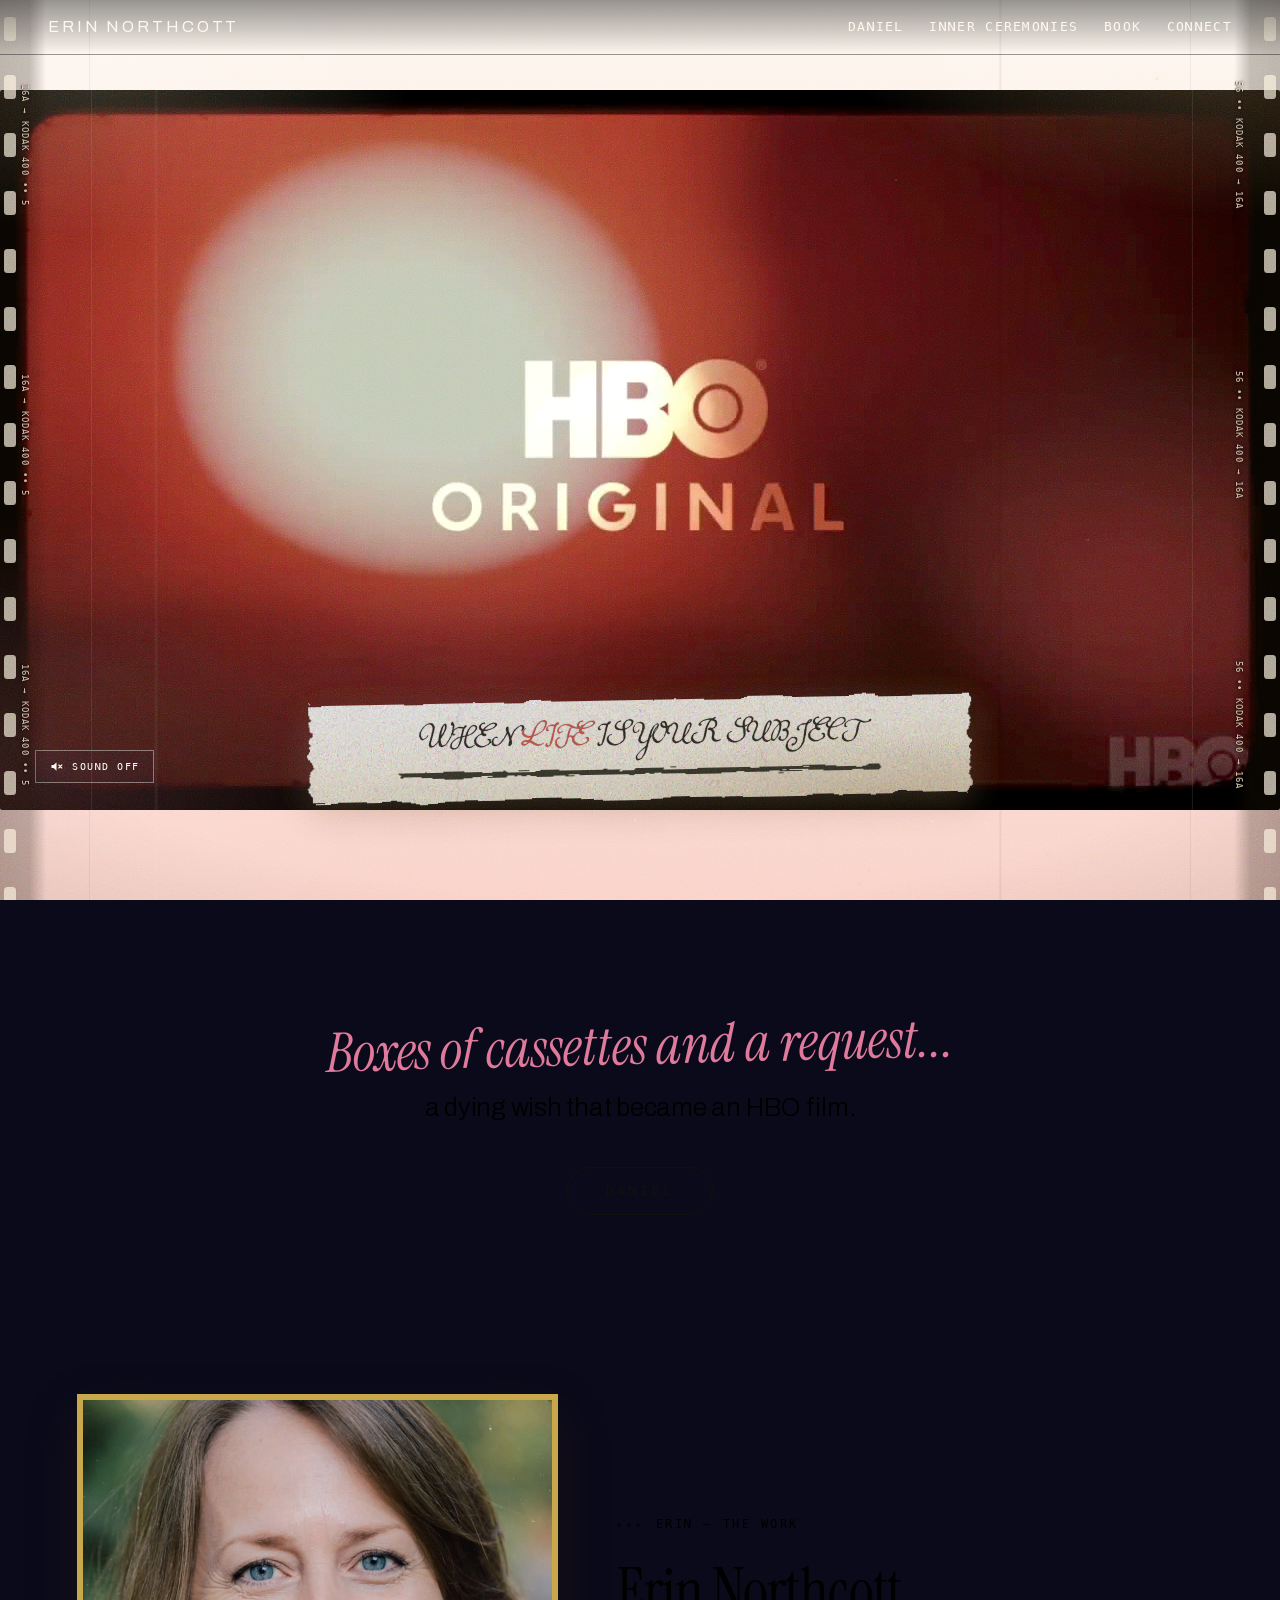
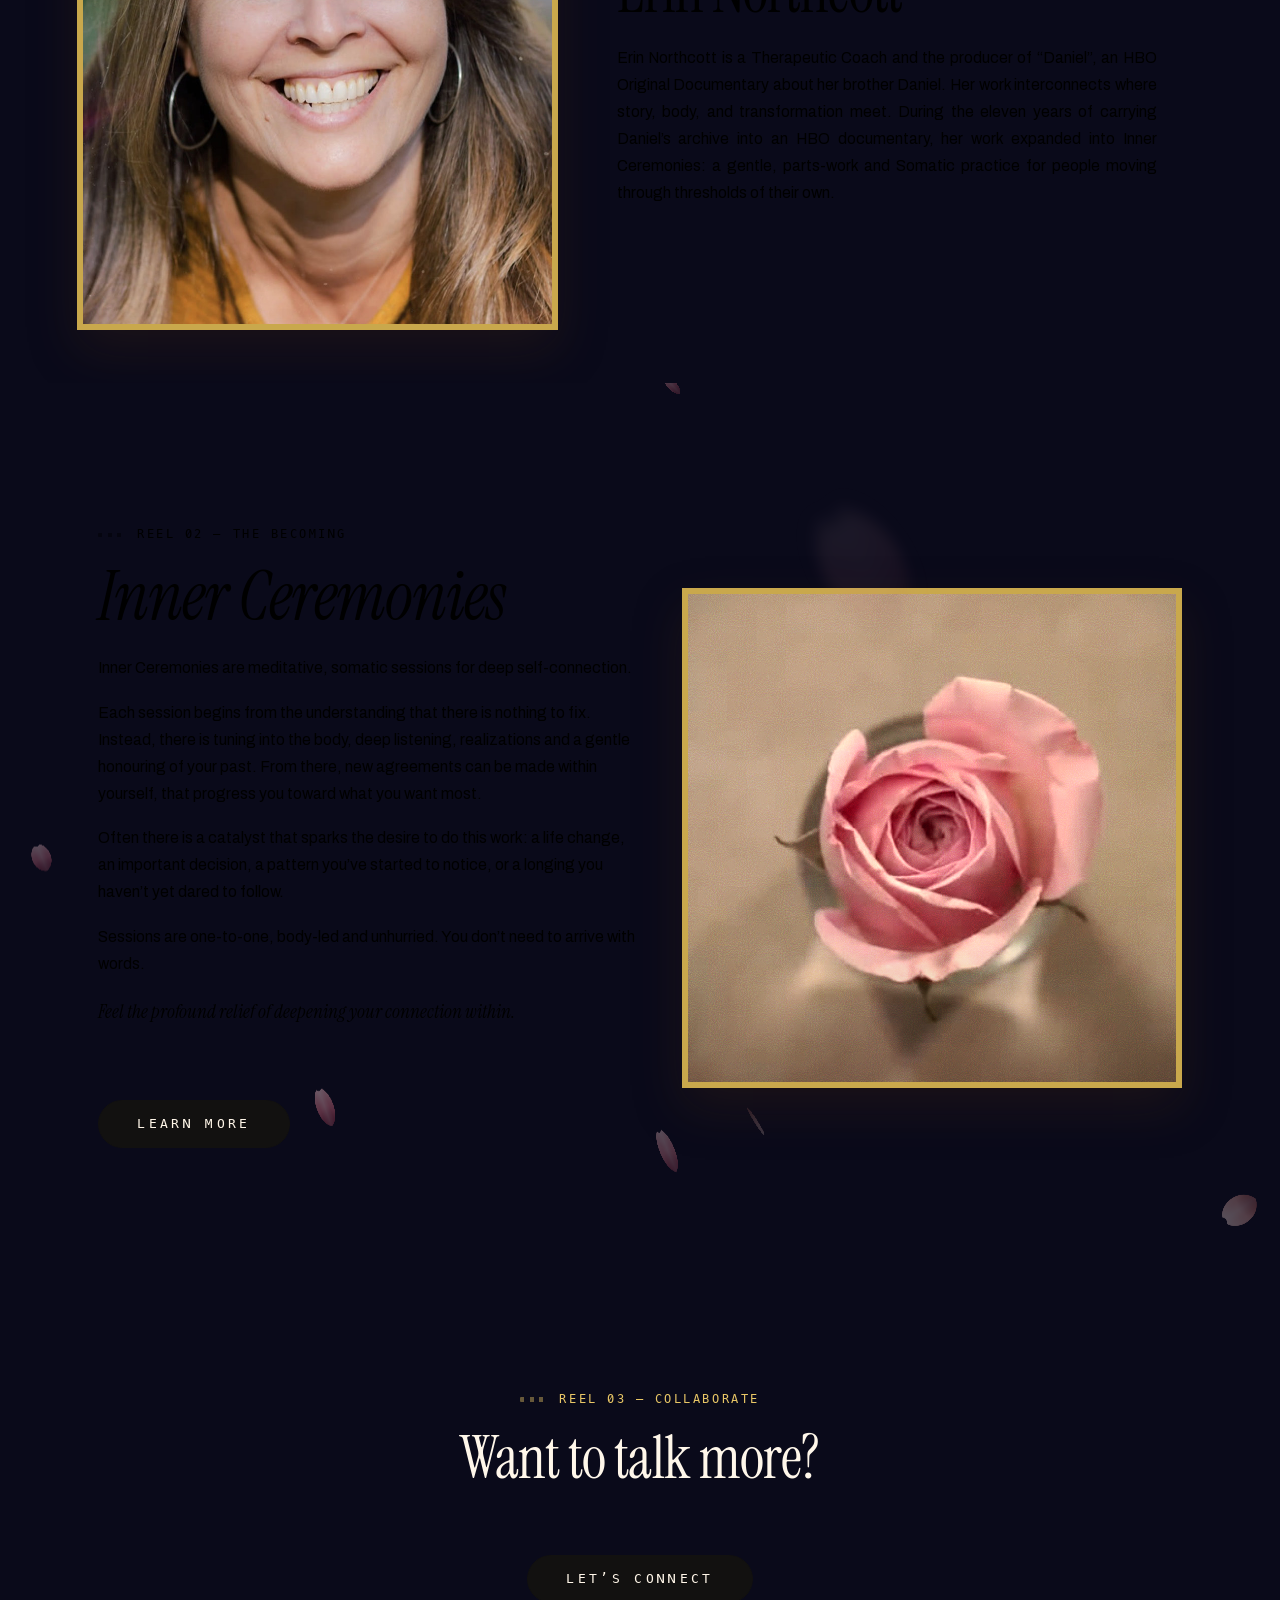
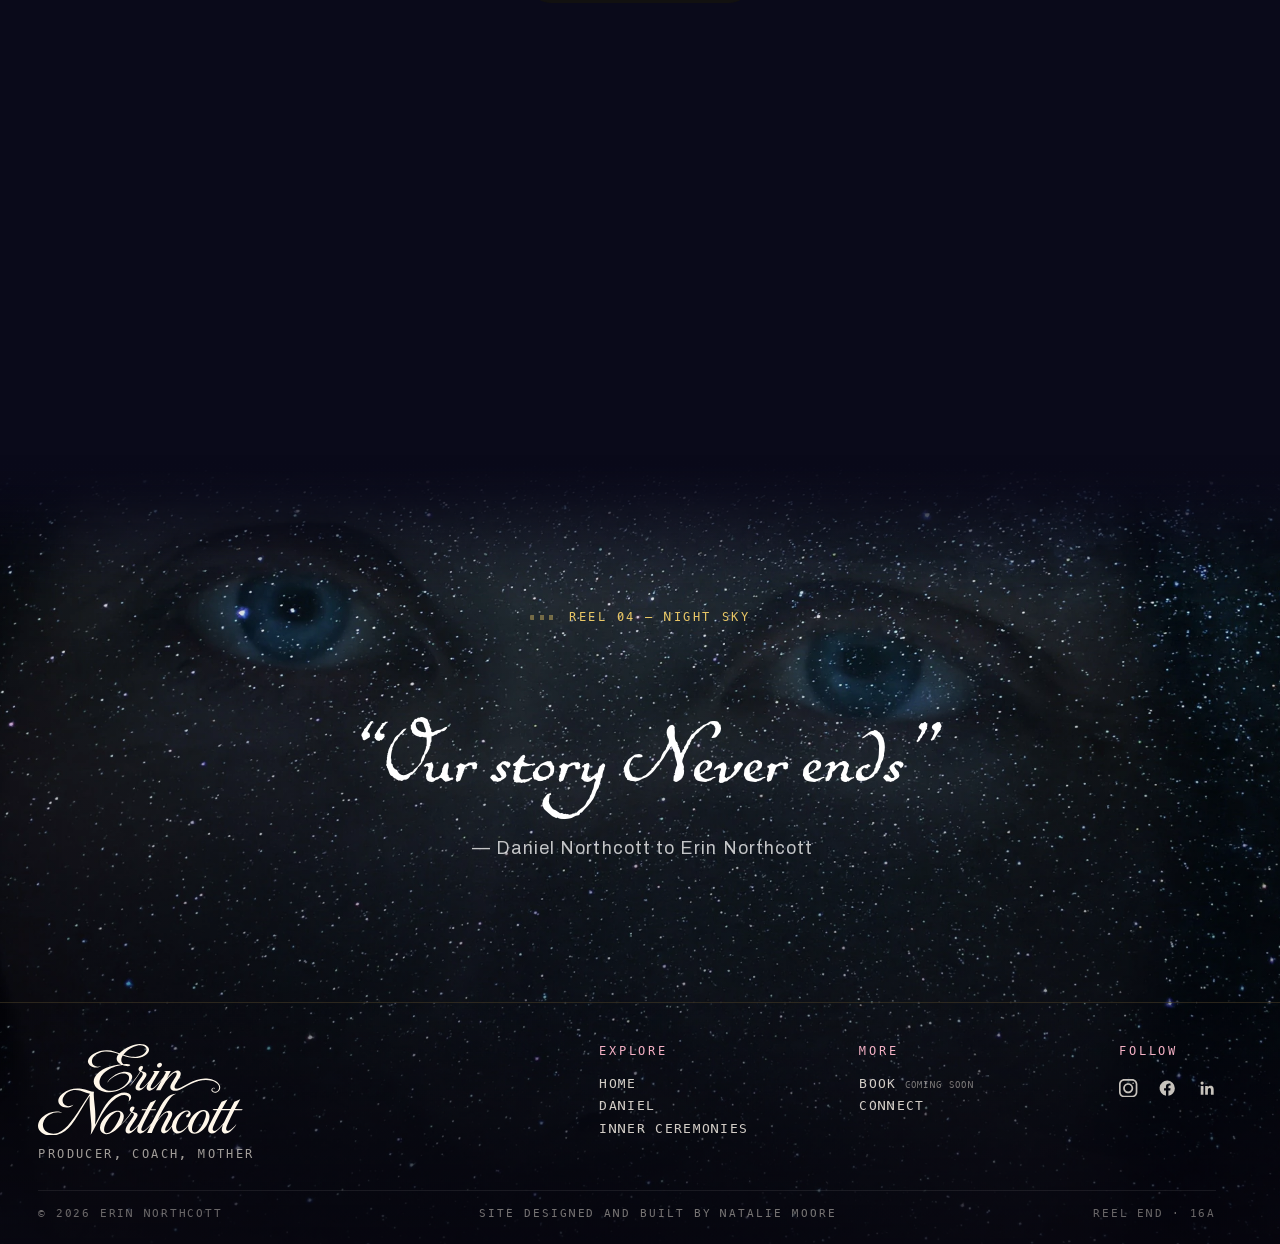
==== index.html @ d16c9c2b "Footer: stacked script wordmark, Follow column on the right, shorter (v=418) Co-Authored-By: Claude " ====
<!DOCTYPE html>
<html lang="en">
<head>
  <meta charset="UTF-8" />
  <meta name="viewport" content="width=device-width, initial-scale=1.0" />
  <!-- FAVICON (2026-10-28, hers): "a pink circle". Root-absolute, so the one
       block is identical on every page whatever its depth. SVG first for the
       browsers that take it, the 32px PNG for the ones that do not. -->
  <link rel="icon" href="/favicon.svg?v=414" type="image/svg+xml" />
  <link rel="icon" href="/favicon-32.png?v=414" sizes="32x32" type="image/png" />
  <link rel="apple-touch-icon" href="/apple-touch-icon.png?v=414" />
  <title>Erin Northcott &mdash; HBO Producer &amp; Somatic Coach, Vancouver Island</title>
  <meta name="description" content="Erin Northcott produced Daniel, an HBO Original documentary, and guides private online somatic sessions called Inner Ceremonies from Vancouver Island." />
  <link rel="preconnect" href="https://fonts.googleapis.com" />
  <link rel="preconnect" href="https://fonts.gstatic.com" crossorigin />
  <link href="https://fonts.googleapis.com/css2?family=Fraunces:ital,opsz,wght@0,9..144,400;0,9..144,500;0,9..144,600;1,9..144,300;1,9..144,400;1,9..144,500&family=JetBrains+Mono:wght@300;400;500&family=Caveat:wght@500;600;700&family=Karla:wght@300..700&family=Permanent+Marker&family=Instrument+Serif:ital@0;1&display=swap" rel="stylesheet" />
  <link rel="stylesheet" href="style.css?v=418" />
  <link rel="canonical" href="https://erinnorthcott.com/" />
  <meta property="og:type" content="website" />
  <meta property="og:site_name" content="Erin Northcott" />
  <meta property="og:title" content="Erin Northcott &mdash; HBO Producer &amp; Somatic Coach, Vancouver Island" />
  <meta property="og:description" content="Erin Northcott produced Daniel, an HBO Original documentary, and guides private online somatic sessions called Inner Ceremonies from Vancouver Island." />
  <meta property="og:url" content="https://erinnorthcott.com/" />
  <meta property="og:image" content="https://erinnorthcott.com/og/erin-rose-face.jpg" />
  <meta property="og:image:width" content="1200" />
  <meta property="og:image:height" content="630" />
  <meta name="twitter:card" content="summary_large_image" />
  <meta name="twitter:title" content="Erin Northcott &mdash; HBO Producer &amp; Somatic Coach, Vancouver Island" />
  <meta name="twitter:description" content="Erin Northcott produced Daniel, an HBO Original documentary, and guides private online somatic sessions called Inner Ceremonies from Vancouver Island." />
  <meta name="twitter:image" content="https://erinnorthcott.com/og/erin-rose-face.jpg" />
  <script type="application/ld+json">
{
  "@context": "https://schema.org",
  "@graph": [
    {
      "@type": "Person",
      "@id": "https://erinnorthcott.com/#erin",
      "name": "Erin Northcott",
      "jobTitle": [
        "Documentary Producer",
        "Somatic Coach",
        "Hypnotherapist"
      ],
      "url": "https://erinnorthcott.com/",
      "image": "https://erinnorthcott.com/og/erin-rose-face.jpg",
      "homeLocation": {
        "@type": "Place",
        "name": "Vancouver Island, British Columbia, Canada"
      },
      "knowsAbout": [
        "somatic coaching",
        "parts work",
        "inner child work",
        "hypnotherapy",
        "NLP",
        "breathwork",
        "documentary production"
      ],
      "sameAs": [
        "https://filmschoolradio.com/daniel-producer-erin-northcott/"
      ]
    },
    {
      "@type": "Movie",
      "name": "Daniel",
      "description": "HBO Original documentary built from the footage Daniel Northcott filmed across the world.",
      "producer": {
        "@id": "https://erinnorthcott.com/#erin"
      },
      "trailer": {
        "@type": "VideoObject",
        "name": "Daniel — trailer",
        "description": "Trailer for Daniel, an HBO Original documentary.",
        "thumbnailUrl": "https://erinnorthcott.com/og/doc-poster.jpg",
        "uploadDate": "2023-12-20",
        "embedUrl": "https://www.youtube-nocookie.com/embed/04iHR-eZIXY"
      }
    },
    {
      "@type": "WebSite",
      "name": "Erin Northcott",
      "url": "https://erinnorthcott.com/",
      "publisher": {
        "@id": "https://erinnorthcott.com/#erin"
      }
    }
  ]
}
  </script>
</head>
<body class="try-instrument">
  <!-- Arrival: a luminous veil that dissolves on load — you cross a threshold -->
  <div class="enter-veil" aria-hidden="true"></div>
  <!-- Layer 1: the sky (fixed, scroll-interpolated gradient) -->
  <div class="sky" aria-hidden="true"></div>
  <!-- Layer 2: the stars (fixed canvas, fades in near the night section) -->
  <canvas class="stars" aria-hidden="true"></canvas>
  <!-- Layer 2b: glowing horizon light-band (intensifies into the night) -->
  <div class="horizon" aria-hidden="true"></div>
  <!-- Ambient celestial dust across the whole site -->
  <canvas class="motes" aria-hidden="true"></canvas>
  <!-- The projector's lamp, following the pointer (cursor.js). Two layers:
       a warm bloom that reads on the bright sky, a cool one that reads on the
       dark. Each has to be its own element — a blend mode on a child would be
       trapped inside the parent's stacking context. -->
  <div class="lamp lamp--warm" aria-hidden="true"></div>
  <div class="lamp lamp--cool" aria-hidden="true"></div>
  <!-- Portal edge vignette -->
  <div class="vignette" aria-hidden="true"></div>
  <!-- Warm light leaks drifting at the edges -->
  <div class="leaks" aria-hidden="true"></div>
  <!-- Dust specks & hairline scratches on the negative -->
  <div class="dust" aria-hidden="true"></div>
  <!-- Faint vertical frame lines, as if the frame were projected onto the page -->
  <div class="framelines" aria-hidden="true"></div>
  <!-- Film grain over everything -->
  <div class="grain" aria-hidden="true"></div>
  <!-- The projector's own unsteady lamp -->
  <div class="flicker" aria-hidden="true"></div>

  <!-- Torn-paper filters: turbulence chews the straight edges into fibres -->
  <svg class="svg-defs" width="0" height="0" aria-hidden="true" focusable="false">
    <filter id="torn-edge" x="-8%" y="-30%" width="116%" height="160%">
      <feTurbulence type="fractalNoise" baseFrequency="0.014 0.09" numOctaves="4" seed="11" result="n" />
      <feDisplacementMap in="SourceGraphic" in2="n" scale="11" xChannelSelector="R" yChannelSelector="G" />
    </filter>
    <filter id="torn-rule" x="-4%" y="-220%" width="108%" height="540%">
      <feTurbulence type="fractalNoise" baseFrequency="0.03 0.4" numOctaves="3" seed="4" result="n" />
      <feDisplacementMap in="SourceGraphic" in2="n" scale="7" xChannelSelector="R" yChannelSelector="G" />
    </filter>
  </svg>

  <!-- Film-edge markings. The printing is ON the film, so it travels with
       the perforations: ten identical blocks, shifted by exactly one block
       per cycle, which makes the loop seamless. -->
  <div class="filmedge filmedge--l" aria-hidden="true">
    <div class="filmedge__print">
      <span class="filmedge__mark">16A &#8594; KODAK 400 &#8226;&#8226; 5</span>
      <span class="filmedge__mark">16A &#8594; KODAK 400 &#8226;&#8226; 5</span>
      <span class="filmedge__mark">16A &#8594; KODAK 400 &#8226;&#8226; 5</span>
      <span class="filmedge__mark">16A &#8594; KODAK 400 &#8226;&#8226; 5</span>
      <span class="filmedge__mark">16A &#8594; KODAK 400 &#8226;&#8226; 5</span>
      <span class="filmedge__mark">16A &#8594; KODAK 400 &#8226;&#8226; 5</span>
      <span class="filmedge__mark">16A &#8594; KODAK 400 &#8226;&#8226; 5</span>
      <span class="filmedge__mark">16A &#8594; KODAK 400 &#8226;&#8226; 5</span>
      <span class="filmedge__mark">16A &#8594; KODAK 400 &#8226;&#8226; 5</span>
      <span class="filmedge__mark">16A &#8594; KODAK 400 &#8226;&#8226; 5</span>
    </div>
  </div>
  <div class="filmedge filmedge--r" aria-hidden="true">
    <div class="filmedge__print">
      <span class="filmedge__mark">56 &#8226;&#8226; KODAK 400 &#8594; 16A</span>
      <span class="filmedge__mark">56 &#8226;&#8226; KODAK 400 &#8594; 16A</span>
      <span class="filmedge__mark">56 &#8226;&#8226; KODAK 400 &#8594; 16A</span>
      <span class="filmedge__mark">56 &#8226;&#8226; KODAK 400 &#8594; 16A</span>
      <span class="filmedge__mark">56 &#8226;&#8226; KODAK 400 &#8594; 16A</span>
      <span class="filmedge__mark">56 &#8226;&#8226; KODAK 400 &#8594; 16A</span>
      <span class="filmedge__mark">56 &#8226;&#8226; KODAK 400 &#8594; 16A</span>
      <span class="filmedge__mark">56 &#8226;&#8226; KODAK 400 &#8594; 16A</span>
      <span class="filmedge__mark">56 &#8226;&#8226; KODAK 400 &#8594; 16A</span>
      <span class="filmedge__mark">56 &#8226;&#8226; KODAK 400 &#8594; 16A</span>
    </div>
  </div>

  <!-- Navigation -->
  <header class="nav">
    <a class="nav__name" href="#sunrise">Erin Northcott</a>
    <nav class="nav__links" aria-label="Sections">
      <!-- Inner pages are built next; links are non-clickable stubs for now -->
      <a class="nav__link" href="daniel/">Daniel</a>
      <a class="nav__link" href="inner-ceremonies/">Inner Ceremonies</a>
      <a class="nav__link" href="book/">Book</a>
      <a class="nav__link" href="connect/">Connect</a>
    </nav>
  </header>

  <main class="page">

    <!-- SUNRISE — you land inside the film: Daniel's own footage, first frame -->
    <section class="section section--hero" id="sunrise">
      <div class="hero">
        <figure class="filmframe reveal">
          <a class="filmframe__link" data-trailer href="https://www.youtube.com/watch?v=04iHR-eZIXY" target="_blank" rel="noopener" aria-haspopup="dialog" aria-label="Watch the trailer for Daniel — an HBO Original documentary">
            <div class="filmframe__img">
              <!-- data-has-audio flips to "true" the moment the clip carries sound -->
              <video class="filmframe__vid" data-src="videos/daniel.mp4?v=414" data-has-audio="true" poster="images/daniel.jpg?v=414" loop muted playsinline preload="none" aria-hidden="true"></video>
            </div>
            <!-- Key-art label: the film's own line, brushed onto torn tape -->
            <span class="keyart">
              <span class="keyart__paper" aria-hidden="true"></span>
              <span class="keyart__line">When <em>life</em> is your subject</span>
              <span class="keyart__rule" aria-hidden="true"></span>
            </span>
          </a>

          <!-- sound is off until the viewer asks for it; sound.js only reveals
               this once the clip is known to carry an audio track -->
          <button class="filmframe__sound" type="button" aria-pressed="false" hidden>
            <svg class="filmframe__sound-icon" viewBox="0 0 24 24" aria-hidden="true" focusable="false">
              <path class="spk" d="M4 9.5h3.4L12 5.4v13.2L7.4 14.5H4z" />
              <path class="wave" d="M15.4 9.1a4 4 0 0 1 0 5.8" />
              <path class="wave wave--far" d="M17.8 6.6a7.4 7.4 0 0 1 0 10.8" />
              <path class="cross" d="M15.6 9.6l4.8 4.8M20.4 9.6l-4.8 4.8" />
            </svg>
            <span class="filmframe__sound-label">Sound off</span>
          </button>

          <figcaption class="filmframe__cap filmframe__cap--under">
            <span>Daniel &amp; The Film</span>
            <span>HBO Original</span>
          </figcaption>
        </figure>

      </div>
    </section>

    <!-- HOOK — archival threshold into the story -->
    <section class="section section--hook" id="hook">
      <div class="hook reveal">
        <!-- "and", not "&", and three periods rather than &hellip;: Baxter Clean has
             neither an ampersand nor an ellipsis, and both were falling back to Caveat
             mid-line. Set this way the whole line is one face. -->
        <p class="hook__hand">Boxes of cassettes and a request...</p>
        <p class="hook__line">a dying wish that became an <span class="hook__hbo">HBO&nbsp;film</span>.</p>
        <p class="film__cta"><a class="btn-enter" data-trailer href="https://www.youtube.com/watch?v=04iHR-eZIXY" target="_blank" rel="noopener" aria-haspopup="dialog">Daniel</a></p>
      </div>
    </section>



    <!-- ERIN — the quiet bridge: what carrying the archive turned into -->
    <section class="section section--erin" id="erin">
      <div class="erin__grid">

        <figure class="erin__photo reveal">
          <div class="erin__plate">
            <img src="images/erin-rose-face.jpg?v=414" alt="Erin Northcott" loading="lazy" decoding="async" width="1228" height="1042" />
          </div>
        </figure>

        <div class="erin__text reveal">
          <p class="eyebrow">Erin &mdash; The Work</p>
          <h1 class="section__title erin__title">Erin Northcott</h1>
          <p class="lede">Erin Northcott is a Therapeutic Coach and the producer of &ldquo;Daniel&rdquo;, an HBO Original Documentary about her brother Daniel. Her work interconnects where story, body, and transformation meet. During the eleven years of carrying Daniel&rsquo;s archive into an HBO documentary, her work expanded into Inner Ceremonies: a gentle, parts-work and Somatic practice for people moving through thresholds of their own.</p>
        </div>

      </div>
    </section>

    <!-- SUNSET — The Becoming -->
    <section class="section section--sunset" id="sunset">
      <!-- a light fall of petals through this reel only -->
      <canvas class="petals petals--back" aria-hidden="true"></canvas>
      <div class="becoming__grid">
        <div class="becoming__text reveal">
          <p class="eyebrow eyebrow--light">Reel 02 &mdash; The Becoming</p>
          <h2 class="section__title section__title--light">Inner Ceremonies</h2>
          <p class="lede lede--light">Inner Ceremonies are meditative, somatic sessions for deep self-connection.</p>
          <p class="lede lede--light">Each session begins from the understanding that there is nothing to fix. Instead, there is tuning into the body, deep listening, realizations and a gentle honouring of your past. From there, new agreements can be made within yourself, that progress you toward what you want most.</p>
          <p class="lede lede--light">Often there is a catalyst that sparks the desire to do this work: a life change, an important decision, a pattern you&rsquo;ve started to notice, or a longing you haven&rsquo;t yet dared to follow.</p>
          <p class="lede lede--light">Sessions are one-to-one, body-led and unhurried. You don&rsquo;t need to arrive with words.</p>
          <p class="becoming__line">Feel the profound relief of deepening your connection within.</p>
          <p class="ceremony__cta"><a class="btn-enter" href="inner-ceremonies/">Learn more</a></p>
        </div>
        <figure class="becoming__media reveal">
          <div class="becoming__film">
            <video data-src="videos/rose-unfurling.mp4" poster="images/rose-poster.jpg" loop muted playsinline preload="none" aria-hidden="true"></video>
            <span class="becoming__grain8" aria-hidden="true"></span>
            <span class="becoming__vignette" aria-hidden="true"></span>
          </div>
        </figure>
      </div>
      <canvas class="petals petals--front" aria-hidden="true"></canvas>
    </section>

    <!-- COLLABORATE — the invitation, before the night closes in -->
    <section class="section section--collab" id="collaborate">
      <div class="measure reveal collab__inner">
        <p class="eyebrow eyebrow--light">Reel 03 &mdash; Collaborate</p>
        <h2 class="section__title section__title--light">Want to talk more?</h2>
        <!-- TODO: point at the Collaborate page / contact form once it's built -->
        <a class="btn-enter" href="connect/">Let&rsquo;s connect</a>
      </div>
    </section>

    <!-- NIGHT SKY — the stars arrive -->
    <section class="section section--night" id="night">
      <div class="measure reveal night__inner">
        <p class="eyebrow eyebrow--light">Reel 04 &mdash; Night Sky</p>
      </div>

      <!-- CLOSING — Daniel's own words, the last thing you read.
           letters.js retypes this from textContent, so markup inside the
           blockquote would be flattened; the line carries its own emphasis. -->
      <figure class="pullquote pullquote--close reveal">
        <span class="ripple" aria-hidden="true"><i></i><i></i><i></i></span>
        <blockquote>&ldquo;Our story Never ends&rdquo;</blockquote>
        <figcaption class="pullquote__hand">&mdash; Daniel Northcott to Erin Northcott</figcaption>
      </figure>
    </section>

  </main>

  <footer class="footer" id="footer">
    <div class="footer__inner">

      <!-- left: who she is, and where to find her -->
      <div class="footer__brand reveal">
        <p class="footer__name" role="img" aria-label="Erin Northcott"><svg class="footer__wordmark" viewBox="0 0 975.23 436.46" aria-hidden="true" focusable="false"><path d="M524.53,400.37c-9.39,10.56-32.07,33.88-46.68,22.31-9.26-7.33-3.78-22.64-.74-32.42l-14.91,16.92c-6.58,7.46-18.36,17.51-28.53,19-9.23,1.35-16.46-5.19-16.71-14.42-.17-6.14,1.52-11.98,4.34-17.66,9.98-20.06,23.58-35.04,33.65-52.89,1.75-3.11,2.22-7.25-.04-10.06-2.04-2.52-5.03-4.06-8.25-4.92-10.02,14.66-20.61,27.83-32.17,40.92-7.37,8.34-15.99,14.4-23.79,22.1-10.4,10.26-19.52,21.26-32.39,28.93-6.1,3.63-11.98,7.05-18.83,9.23-9.76,3.1-20.06,2.89-29.2-1.95-10.09-5.35-15.57-15.97-15.14-27.34.7-18.7,12.91-37.04,25.49-50.19,12.71-13.29,28.26-23.28,45.94-28.43,7.95-2.32,15.83-2.8,23.58-.66,10.83,2.99,17.73,11.81,18.33,23.06.78,14.7-6.43,27.94-13.39,40.59,5.55-4.6,10.38-9.33,15.32-14.74,12.45-13.64,23.7-28.02,33.73-43.54-3.81-2.64-6.92-5.75-7.18-10.24-.49-8.54,6.33-16.16,14.81-16.8,2.53-.19,5.09.86,6.34,2.46,4.88,6.28-4.54,15.94-8.56,22.64l17.69,6.39c6.64,2.4,8.78,9.69,5.83,15.64-1.98,4-4.01,7.63-6.48,11.37l-23.47,35.64c-3.14,4.77-9.09,15.75-5.47,20.79,1.01,1.41,3.75,2.15,5.8,1.75,11.1-2.14,26.62-20.74,33.97-29.36,3.23-3.79,5.13-7.57,7.46-12.07l29.42-56.77-21.64-.36,3.03-4.46,21.29-.02,17.83-32.71,14.27-5.93c4.59-1.91,8.79-4.01,13.67-5.8l-25,44.34,24.56.21-3.07,4.47-24.2.14-28.25,53.96c-5.36,10.24-9.59,20.32-13.39,31.1-1.33,3.77-2.04,8.94.89,11.78,11.41,11.06,45.9-34.47,48.99-40.2l42.42-78.77c8.86-16.45,20.72-33.6,36.06-44.3,10.78-7.52,22.94-12.72,36.61-12.56-11.7,4.64-21.32,11.65-29.05,21.36-5.55,6.98-10.41,13.91-15.06,21.7-15.77,26.41-30.6,52.89-44.51,80.75,9.45-11.39,18.23-22.55,29.62-31.81,8.9-7.24,24.99-16.21,35.11-7.6,9.91,8.42,2.31,23.85-2.78,33.31l-22.29,41.43c-1.87,3.48-5.66,13.62-2.34,16.62,7.58,6.84,28.01-18.42,30.21-23.87,2.85-7.03,3.29-14.36,6.72-21.28,9.91-19.98,25.35-36.57,45.71-46.08,11.56-5.4,30.48-8.44,36.32,5.2,2.46,5.73,1.09,11.8-2.57,16.51-2.94,3.79-6.85,6.79-11.91,6.53-2.26-.11-4.77-1.55-5.72-3.3-.99-1.82-.78-4.54.43-6.59,3.12-5.29,9.44-4.55,10.82-10.42.54-2.28-.19-5.05-2.25-6.4-9.01-5.93-23.67,5.43-29.83,12.57-11.95,13.87-20.89,30.23-25.42,47.97-1.96,7.66-2.34,15.16.28,22.3,2.76,7.49,9.95,11.44,17.82,9.61,13.9-3.24,31.13-19.11,37.42-30.47,4.77-12.2,8.13-23.83,16.13-34.59,9.69-13.02,21.08-24.49,36.36-30.9,7.75-3.25,15.68-5.16,23.93-4.16,11.78,1.43,20.95,9.01,23.94,20.57,2.1,8.12,1.45,16.44-.9,24.72-7.34,25.85-26.93,52.23-52.04,63.25-16.36,7.18-36.27,4.46-44.38-13.25-2.83-6.18-3.25-12.63-3.12-19.68-11.57,14.64-29.9,36.03-49.6,35.96-9.65-.03-18.03-5.45-22.73-13.64-3.42-5.95-4.41-12.23-4.93-19.41l-4.91,6.18c-8.07,10.15-27.27,33.99-41.46,23.25-8.08-6.12-5.28-18.39-1.75-26.72,8.94-21.07,19.37-35.97,28.74-55.97,1.47-3.15,2.5-7.4,1.07-10.43-1.68-3.57-6.12-3.66-9.48-2.49-5.77,2-10.36,5.62-14.98,9.88-16.65,15.38-29.62,33.99-39.48,54.41-5.19,10.75-9.86,20.85-13.44,32.36l-22.5-.02,17.18-37.52c-4.77,4.83-8.12,9.33-12.24,13.96ZM749.6,421.37c5.25-1.49,9.44-4.47,13.03-8.1,15.21-15.37,28.14-41.25,34.62-61.75,2.6-8.23,5.33-24.67-3.1-29.66-9.71-5.74-22.14,3.79-28.84,11.41-15.65,17.79-29.66,45.03-31.96,68.97-.4,4.15.38,8.85,2.01,12.57,2.43,5.57,8.14,8.29,14.23,6.56ZM366.64,392.49c9.27-13.27,17.19-27.03,22.64-42.26,2.25-6.28,3.21-12.61,2.33-19.09-.7-5.15-5.09-8.59-10.29-8.81-11.67-.49-23.93,9.41-31.65,17.54-13.67,14.41-24.46,31.21-31.53,49.78-2.9,7.61-4.22,15.31-2.99,23.05s7.97,13.1,16,11.52c14.42-2.83,27.27-19.99,35.49-31.75Z"/><path d="M193.42,333.25c-10.85,17.9-21.69,34.55-34.27,50.88-17.17,22.28-40.46,40.42-67.77,48.47-20.25,5.96-41.8,5.14-61.15-3.17-21.86-9.39-35.75-29.93-28.11-53.58,3.64-11.25,10.5-20.75,19.54-28.71,17.85-15.73,40.72-24.85,64.64-25.84,10.4-.43,20.62,1.17,29.58,5.89-21.64-5.29-43.21-2.22-61.97,9.2-14.78,8.99-25.41,22.8-29.52,39.63-4.21,17.25,2.92,34.59,18.53,43.47,15.7,8.93,34.94,10.56,51.97,4.12,24.56-9.29,43.56-29.43,59.21-49.74,11.88-15.43,23.14-30.66,33.84-46.98l32.03-48.87,27.25-41.51c-6.56-1-12.15-2.22-18.03-4.41-23.12-8.6-42.93-16.72-68.07-10.8-18.69,4.41-34.72,17.06-41.8,34.91-4.13,10.4-3.11,21.67,4.01,30.12s17.65,11.3,28.1,9.4c6.43-1.17,11.67-4.23,17.75-6.96-15.31,16.9-46.21,18.64-62.81,3.45-9.93-9.09-12.57-22.54-6.69-34.66,4.22-8.69,10.38-15.75,18.12-21.69,25.13-19.26,56.6-26.81,87.99-22.16,12.96,1.92,24.83,5.28,37.26,9.08,7.71,2.35,15.17,4.11,23.36,4.73-2.44,17.71.59,39.42,2.65,57.85,3.95,35.19,6.02,63.39,2.41,99.57,3.86-6.66,6.77-13.44,10.25-20.4l20.62-41.31c6.4-12.82,13.66-24.49,21.78-36.23,15.02-21.71,35.14-40.11,59.92-49.83,15.42-6.05,33.26-8.78,48.4-1.02,9.77,5.01,13.85,15.86,9.03,25.92-2.37,4.96-6.21,9.7-11.3,12.11,4.49-8.29,5.38-17.14-.58-23.92-4.25-4.84-10.6-7.2-17.05-7.62-34.2-2.25-70.29,39.63-88.72,64.87-13.34,18.27-24.85,37.05-35.49,56.99l-28.55,53.52c-2.71,5.08-5.29,9.58-8.94,14.26,1.13-8.55,2.56-15.8,2.95-23.87.51-10.49.55-20.57-.37-31.2l-6.05-69.67c-1.8-20.7-2.35-40.37-1.08-61.59l-22.99,37.97-29.88,49.33Z"/><path d="M402.81,132.87c15.22-2.7,38.42-.86,44.49,15.53,6.03,16.28-9.65,35.35-20.89,45.78-10.16,9.43-21.37,16.87-33.87,22.96-20.41,9.94-42.2,14.47-64.85,12.42-21.57-1.96-44.74-11.42-56.48-30.4-7.86-12.71-7.89-27.73-.93-40.91,21.71-41.1,82.74-58.33,126.2-60.97-5.75-3.43-10.78-6.27-15.01-10.76-11.51-12.19-7.19-26.43,2.58-38.4-24.05-9.1-48.45-15.59-74.03-11.19-20.79,3.58-46.59,16.07-52.47,37.98-3.75,13.99,3.88,26.81,17.38,31.46,8.54,2.94,16.68,1.11,25.81-1.4-16.62,11.16-39.52,8.83-54.39-3.97-6.19-5.33-9.55-12.96-8.61-20.92,1.75-14.83,15.44-27.35,27.92-34.19,30.19-16.54,67.69-20.96,100.5-9.36l21.4,7.57c14.17-13.91,30.61-24.73,48.94-32.65,21.54-9.29,45.56-15.15,68.62-8.72,6.03,1.68,11.54,4.52,16.11,8.61,7.81,6.97,9.55,17.4,4.61,26.62-3.81,7.12-9.52,12.5-16.48,16.87-23.06,14.46-52.6,14.43-78.58,8.48-9.19-2.1-17.64-5.03-26.8-7.95-9.25,13.62-11.23,30.42,2.8,41.48l13.05-1.05c5.66-.46,11.31.35,16.47,2.2,1.75.62,3.66,3.18,2.11,4.74-6.68,6.74-26.79,1.28-34.8-2.54-27.65,1.69-61.16,14.78-82.37,32.09-11.41,9.31-20.63,20.33-25.86,33.99-6.29,16.42-1.76,34.06,12.51,44.65,12.56,9.32,28.12,13.1,44.25,11.84,54.85-4.28,98-55.24,75.68-75.05-12.21-10.83-34.7-6.38-48.78-.75-19.55,7.81-36.16,20.47-48.6,37.54,2.19-6.77,6.58-11.68,10.97-17.21,16.15-17.89,37.48-30.15,61.39-34.38ZM458.75,61.32c20.39.62,46.09-7.89,55.6-26.43,4.7-9.16,1.27-19.61-7.93-24.53-15.28-8.16-35.11-4.07-50.65,2.69-19.36,8.43-36.03,21.36-49.22,38.32,17.11,5.69,33.86,10.11,52.2,9.94Z"/><path d="M844.4,231.98c-6.49.38-12.55-2.07-16.21-6.78-2.97-3.82-3.04-8.69-.53-12.58,2.26-3.5,6.87-5.57,11.35-4.27,2.43.7,4.69,2.46,4.32,5.27-2.3-2.78-5.24-3.84-8.33-2.73-2.88,1.03-5.05,3.91-4.82,7.41.36,5.37,4.81,8.31,9.9,9.28,6.12,1.17,12.11-1.2,16.37-5.23,4.68-4.42,6.62-10.51,6.03-17.2-1.5-16.93-20.33-26.38-35.18-30.12-33.33-8.41-66.72.13-97.36,14.07-13.23,6.02-25.37,12.92-38.13,19.87-13.81,7.52-34.58,18.05-49.91,12.63-9.14-3.23-13.5-11.67-11.33-21.01,1.34-5.73,3.57-11.14,6.75-16.25l19.46-31.24c2.43-3.9,5.84-11.66,2.57-15.32-4.3-4.81-14.73.93-19.34,4.61-24.39,19.47-43.12,50.25-56.96,78l-21.07-.07,27.56-48.38-17.66,20.16c-7.16,8.18-14.29,16.05-22.77,22.79-7.73,6.14-19.62,11.36-27.52,3.76-8.88-8.54-.86-23,3.59-32.52-8.33,9.47-16.29,19.05-26.26,26.94-8.1,6.4-21.52,12.72-30.08,4.8-7.98-7.38-2.92-20.43,2.07-28.75,6.19-10.33,13.04-19.82,19.95-29.67,3.6-5.13,10.93-15.17,7.23-20.71-2.15-3.21-5.39-4.78-9.19-6.23l-13.42,20.02c-8.3,12.37-16.92,24.03-26.66,35.27-4.52,5.22-8.85,10.19-14.8,14.18l21.43-26.39c11.51-14.17,21.12-29.33,30.9-44.65-4.65-2.66-7.7-6.17-7.71-11.19-.02-8.36,7.12-15.24,15.31-15.23,3.37,0,5.86,2.47,5.89,5.84.03,2.88-1.05,6.07-2.57,8.54l-6.26,10.19,14.92,4.62c3.7,1.15,7.78,3.56,9.53,7.06,2.21,4.43,1.12,9.68-1.25,13.79-8.39,14.48-17.86,25.16-27.04,40.85-2.04,3.49-5.21,10.95-2.18,14.12,7.87,8.25,28.44-14.6,33.58-20.46,4.82-5.5,9.61-10.74,13.9-16.69,7.96-11.03,14.44-22.5,21.35-34.22.67-1.14.69-4.08,0-5.08s-2.75-1.46-4.25-1.92l-1.66-.5c-.4-.12,1.14-1.63,1.66-1.62l29.81.13-35.77,58.76c-2.5,4.11-11.63,20.41-3.77,22.57,3.15.87,6.93-.48,9.64-2.37,6.43-4.48,12-9.4,17.37-15.2,10.54-11.38,20.67-22.59,30.06-35.01,4.59-6.07,7.48-12.95,11.12-19.67.62-1.15.62-4.12-.08-5.09-2.15-2.98-9.21-.92-4.63-4.18l29.06.06-17.48,33.28c12.43-13.34,30.21-34.41,49.02-35.93,4.5-.36,9.07,1.17,11.86,4.1,8.21,8.61,2.28,22.68-3.33,31.7l-17.24,27.76c-2.56,4.13-4.47,8.49-4.75,13.25-.26,4.34,2.18,8.16,6.44,9.1,9.08,2,21.87-3.94,29.92-8.4l29.32-16.27c26.38-14.64,57.91-25.66,88.37-23.11,20.63,1.73,48.68,10.33,59.56,29.16,4.58,7.93,5.25,17.22.64,25.58-3.7,6.72-11.09,12.18-20.32,12.72Z"/><path d="M881.09,383.82c-11.62,13.82-21.6,27.34-37.06,37.17-8.72,5.54-19.96,8.19-28.02,1.03-9.13-8.11-4.87-25.23-.26-35.24,5.13-11.16,10.56-21.64,16.35-32.52l20.68-38.84c-8.22-1.12-14.6.79-21.07-.83l3.96-4.42,20-.04,18.75-34.53,28.05-11.72-25.93,46.21,40.61.06,18.04-35.18,28.05-11.91-25.48,46.94,37.48.25-4.89,4.96-35.44.07c-11.45,22.51-22.47,44.42-32.38,67.4-3.02,7-9.69,22.47-4.23,28.41,2.48,2.7,6.74,2.87,10.19,1.69,14.27-4.89,26.45-20.49,36.23-31.6-3.73,11.5-17.31,25.69-26.21,33.35-9.82,8.46-25.65,17.37-36.86,7.94s-4.38-26.19-.56-38.64ZM881.72,378.43c2.82-3.54,5.36-6.64,6.79-11.01l26.05-52.15-40.92-.02-13.08,24.48c-8.74,16.82-17.21,33.26-24.83,50.59-2.46,5.61-6.72,17.59-1.38,21.87,13,10.42,40.25-24.81,47.39-33.76Z"/><path d="M578.87,111.91c-4.09.89-7.42-.16-9.66-2.67-2.12-2.37-3.03-5.74-1.98-9.16,1.95-6.32,7.64-10.95,14.38-10.81,5.93.13,10.04,5.39,8.75,11.19-1.21,5.47-5.7,10.18-11.49,11.44Z"/></svg></p>
        <p class="footer__bio">Producer, Coach, mother</p>

      </div>

      <!-- right: the pages -->
      <nav class="footer__col reveal" aria-label="Explore">
        <p class="footer__h">Explore</p>
        <a class="footer__link" href="./">Home</a>
        <a class="footer__link" href="daniel/">Daniel</a>
        <a class="footer__link" href="inner-ceremonies/">Inner Ceremonies</a>
      </nav>
      <nav class="footer__col reveal" aria-label="More">
        <p class="footer__h">More</p>
        <a class="footer__link" href="book/">Book<span class="footer__soon">Coming soon</span></a>
        <a class="footer__link" href="connect/">Connect</a>
      </nav>
      <div class="footer__col footer__col--follow reveal">
        <p class="footer__h">Follow</p>
        <div class="footer__socials">
            <a class="footer__social" href="https://www.instagram.com/northcotterin/" target="_blank" rel="noopener" aria-label="Erin Northcott on Instagram"><svg viewBox="0 0 462.86 462.83" aria-hidden="true"><path d="M332.6,462.68l-200.82.15C61.15,462.88,0,402.66,0,331.93v-201.15C0,60.56,60.57,0,130.79,0h201.17c70.23,0,130.78,60.59,130.81,130.77l.08,200.24c.03,70.02-59.56,131.62-130.26,131.67ZM329.82,420.78c47.6.11,90.6-40.09,90.57-87.87l-.11-204.05c-.02-45.85-41.55-86.54-87.25-86.51l-204.13.12c-46.51.03-86.67,42.13-86.7,88.17l-.11,200.48c-.03,46.52,39.85,89.08,86.83,89.19l200.9.47Z"/><path d="M357.8,231.37c0,69.82-56.6,126.42-126.42,126.42s-126.42-56.6-126.42-126.42,56.6-126.42,126.42-126.42,126.42,56.6,126.42,126.42ZM315.8,231.37c0-46.62-37.8-84.42-84.42-84.42s-84.42,37.79-84.42,84.42,37.8,84.42,84.42,84.42,84.42-37.79,84.42-84.42Z"/><circle cx="355.9" cy="106.84" r="19.11"/></svg></a>
            <a class="footer__social" href="https://www.facebook.com/DanielNorthcottDocumentary/" target="_blank" rel="noopener" aria-label="Daniel Northcott Documentary on Facebook"><svg viewBox="0 0 24 24" aria-hidden="true"><path d="M22 12a10 10 0 1 0-11.6 9.9v-7H7.9V12h2.5V9.8c0-2.5 1.5-3.9 3.8-3.9 1.1 0 2.2.2 2.2.2v2.4h-1.2c-1.2 0-1.6.8-1.6 1.6V12h2.8l-.4 2.9h-2.4v7A10 10 0 0 0 22 12Z"/></svg></a>
            <a class="footer__social" href="https://www.linkedin.com/in/erin-northcott-0565b77/" target="_blank" rel="noopener" aria-label="Erin Northcott on LinkedIn"><svg viewBox="0 0 24 24" aria-hidden="true"><path d="M20.447 20.452h-3.554v-5.569c0-1.328-.027-3.037-1.852-3.037-1.853 0-2.136 1.445-2.136 2.939v5.667H9.351V9h3.414v1.561h.046c.477-.9 1.637-1.85 3.37-1.85 3.601 0 4.267 2.37 4.267 5.455v6.286zM5.337 7.433a2.062 2.062 0 1 1 0-4.124 2.062 2.062 0 0 1 0 4.124zM7.119 20.452H3.554V9h3.565v11.452z"/></svg></a>
          </div>
      </div>

    </div>

    <div class="footer__base reveal">
      <span>&copy; 2026 Erin Northcott</span>
      <a class="footer__badge footer__credit" href="https://natalielisa.com" target="_blank" rel="noopener">Site designed and built by Natalie Moore</a>
      <span class="footer__code">Reel end &middot; 16A</span>
    </div>
  </footer>

  <!-- Daniel in the starfield — the page ends inside him, behind the closing
       quote and the footer alike -->
  <div class="endsky" aria-hidden="true">
    <!-- The fade at the top is the WebP's alpha channel, not CSS. The ramp is
         HERS, recovered from starskissingme2.2.jpg (2026-10-04) — see the
         .endsky note in style.css. The fallback stays the untouched .jpg: it
         carries no alpha, so on anything too old for WebP alpha this meets
         the night with a hard edge, as it always did. It is NOT 2.2.jpg,
         because 2.2's fade is flattened onto white and would show as a pale
         haze over the night instead of a fade. -->
    <picture>
      <source srcset="images/starskissingme2.2-fade.webp?v=414" type="image/webp" />
      <img src="images/starskissingme2.jpg?v=414" alt="" loading="lazy" decoding="async" />
    </picture>
  </div>

  <!-- The trailer plays here, not on YouTube. trailer.js fills the src on open
       and empties it on close, so the embed loads nothing until it is asked
       for and stops dead when dismissed. -->
  <dialog class="trailer" id="trailer" aria-label="Daniel — official trailer">
    <div class="trailer__frame">
      <div class="trailer__gate">
        <iframe class="trailer__vid" title="Daniel — official trailer"
                data-embed="https://www.youtube-nocookie.com/embed/04iHR-eZIXY?rel=0&amp;modestbranding=1&amp;playsinline=1&amp;autoplay=1"
                allow="accelerometer; autoplay; clipboard-write; encrypted-media; gyroscope; picture-in-picture; web-share"
                referrerpolicy="strict-origin-when-cross-origin"
                allowfullscreen></iframe>
      </div>
      <p class="trailer__cap">
        <span>Daniel &middot; Official trailer</span>
        <a class="trailer__out" href="https://www.crave.ca/en/special/daniel-55294" target="_blank" rel="noopener">Watch on Crave</a>
      </p>
    </div>
    <button class="trailer__close" type="button" autofocus aria-label="Close the trailer">
      <svg viewBox="0 0 24 24" aria-hidden="true" focusable="false"><path d="M6 6l12 12M18 6L6 18"/></svg>
    </button>
  </dialog>

  <script src="sky.js?v=414" defer></script>
  <script src="stars.js" defer></script>
  <script src="motes.js?v=414" defer></script>
  <script src="cursor.js?v=414" defer></script>
  <script src="letters.js?v=414" defer></script>
  <script src="sound.js?v=414" defer></script>
  <script src="petals.js?v=414" defer></script>
  <script src="reveal.js?v=414" defer></script>
  <script src="glint.js?v=414" defer></script>
  <script src="trailer.js?v=414" defer></script>
</body>
</html>
---- style.css ----
/* ==========================================================================
   Erin Northcott — Sunrise to Stars
   Type: Fraunces (editorial display serif) / Karla (body) / JetBrains Mono (labels)
   ========================================================================== */

/* ==========================================================================
   SELF-HOSTED FACES (2026-09-07)

   Menlo takes over the label role from JetBrains Mono, and Baxter Clean the
   cursive one from Caveat. Both are subset to Latin plus the punctuation this
   site actually sets, which is why they are 17KB and 59KB rather than 475KB
   and 240KB.

   Both are Regular only. font-synthesis-weight is off so the browser fakes
   nothing: any --mono rule asking for 300 or 500 simply gets 400 rather than a
   smeared or emboldened counterfeit of a weight that does not exist.
   ========================================================================== */
@font-face {
  font-family: 'Menlo Web';
  src: url("fonts/menlo-regular.woff2") format("woff2");
  font-weight: 400;
  font-style: normal;
  font-display: swap;
}
/* Bold and both italics are lifted out of the system Menlo.ttc, which carries
   all four. Menlo is the body face now, so <strong> and <em> have to be real
   cuts: with Regular alone every emphasis in the copy would have flattened to
   nothing under font-synthesis-weight: none. */
@font-face {
  font-family: 'Menlo Web';
  src: url("fonts/menlo-bold.woff2") format("woff2");
  font-weight: 700;
  font-style: normal;
  font-display: swap;
}
@font-face {
  font-family: 'Menlo Web';
  src: url("fonts/menlo-italic.woff2") format("woff2");
  font-weight: 400;
  font-style: italic;
  font-display: swap;
}
@font-face {
  font-family: 'Menlo Web';
  src: url("fonts/menlo-bolditalic.woff2") format("woff2");
  font-weight: 700;
  font-style: italic;
  font-display: swap;
}
/* Archivo, variable 100..900 in both styles, straight from Google Fonts (OFL).
   Latin subset only: the latin-ext and vietnamese cuts this site never sets. */
@font-face {
  font-family: 'Archivo';
  src: url("fonts/archivo-normal.woff2") format("woff2");
  font-weight: 100 900;
  font-style: normal;
  font-display: swap;
}
@font-face {
  font-family: 'Archivo';
  src: url("fonts/archivo-italic.woff2") format("woff2");
  font-weight: 100 900;
  font-style: italic;
  font-display: swap;
}
@font-face {
  font-family: 'Baxter Clean';
  src: url("fonts/baxter-clean.woff2") format("woff2");
  font-weight: 400;
  font-style: normal;
  font-display: swap;
}
@font-face {
  font-family: 'Ballerino';
  src: url("fonts/ballerino.woff2") format("woff2");
  font-weight: 400;
  font-style: normal;
  font-display: swap;
}

:root {
  --white:    #ffffff;
  --gold:     #c9a84c;
  --gold-lite:#e9c766;
  --rose:      #f5c6c6;
  --rose-deep: #bf5468;   /* rose with enough weight to read on the light sky */
  --clay:     #8b5e3c;
  --midnight: #0a0a1a;

  --ink:      #3a2e22;   /* warm near-black for body text on light sky */
  --ink-soft: #6b5a48;

  --serif: 'Fraunces', Georgia, Cambria, 'Times New Roman', serif; /* display */
  --mono:  'Menlo Web', Menlo, ui-monospace, SFMono-Regular, monospace; /* labels */
  --hand:  'Ballerino', 'Baxter Clean', 'Caveat', 'Segoe Script', cursive;   /* archival hand: Ballerino ITC trial 2026-09-09, Baxter behind it */
  --body:  'Archivo', 'Helvetica Neue', Arial, sans-serif;           /* paragraphs. Karla -> Menlo -> Archivo, 2026-09-07 */

  --accent-red: #b23a2e;   /* oxidized brick — the documentary's red, on palette */

  --measure:  72ch;
  --ease:     cubic-bezier(.22,.61,.36,1);
}

* { box-sizing: border-box; }

/* Menlo now ships 400 and 700, so only the cursive needs synthesis held off */
[class*="hand"], .keyart__line { font-synthesis-weight: none; }

html { scroll-behavior: smooth; }

body {
  position: relative;      /* anchors .endsky to the bottom of the document */
  margin: 0;
  font-family: var(--body);
  font-optical-sizing: auto;
  color: var(--ink);
  background: var(--midnight); /* fallback beneath the sky */
  -webkit-font-smoothing: antialiased;
  text-rendering: optimizeLegibility;
  overflow-x: hidden;
}

/* --------------------------------------------------------------------------
   Fixed atmosphere layers
   -------------------------------------------------------------------------- */
.sky {
  position: fixed;
  inset: 0;
  z-index: -3;
  /* JS overwrites this; static pink-peach sunrise as no-JS fallback */
  background: linear-gradient(180deg, #fdeef1 0%, #f7c8c7 50%, #f8c290 100%);
  will-change: background;
}

.stars {
  position: fixed;
  inset: 0;
  z-index: -1;
  opacity: 0;              /* JS raises this near the night section */
  pointer-events: none;
  will-change: opacity;
}

/* glowing horizon light-band (a nod to Rising Temps) — a warm horizon that
   intensifies into the night via the --night signal set by sky.js */
.horizon {
  position: fixed;
  left: 0; right: 0;
  top: 60%;
  height: 46vh;
  transform: translateY(-50%);
  z-index: -2;
  pointer-events: none;
  /* MINIMISED 2026-10-04: "whatever this white blurry line is, it needs to
     be minimized". This is the band across the night sky. Three changes,
     all of them making it less of a LINE and more of a glow:
       - opacity ceiling .78 -> .26 at full night (about a third), and the
         floor .16 -> .06 so it barely registers before the night
       - the ellipse goes 58% -> 96% of the element's height, so the same
         light is spread over nearly twice the band, and the stops move out
         (40->46, 66->74) so the core is less concentrated
       - blur 34px -> 54px
     Kept, not deleted: it is what stops the night reading as flat. */
  background:
    radial-gradient(220% 96% at 50% 50%,
      rgba(255,244,222,.55) 0%,
      rgba(233,199,102,.30) 46%,
      rgba(201,168,76,.12) 74%,
      transparent 94%);
  filter: blur(54px);
  mix-blend-mode: screen;
  opacity: calc(.06 + var(--night, 0) * .20);
  will-change: opacity;
}

/* ambient celestial dust — drifts across the whole site (motes.js) */
.motes { position: fixed; inset: 0; z-index: -1; pointer-events: none; }


/* portal edge vignette — a soft threshold frame that deepens the space */
.vignette {
  position: fixed;
  inset: 0;
  z-index: 5;
  pointer-events: none;
  background: radial-gradient(128% 108% at 50% 42%, transparent 54%, rgba(8,5,16,.30) 100%);
}

/* arrival veil — a luminous wash that dissolves on load, like entering */
.enter-veil {
  position: fixed;
  inset: 0;
  z-index: 999;
  pointer-events: none;
  background: radial-gradient(circle at 50% 44%, #ffffff 0%, #fbe0e0 40%, #f6c290 100%);
  animation: enter 2s var(--ease) forwards;
}
@keyframes enter {
  0%   { opacity: 1; transform: scale(1.05); }
  55%  { opacity: .55; }
  100% { opacity: 0; visibility: hidden; transform: scale(1); }
}

/* film grain over everything — gives the flat gradients a cinematic tooth */
.grain {
  position: fixed;
  inset: 0;
  z-index: 6;
  pointer-events: none;
  opacity: .8;
  mix-blend-mode: soft-light;
  background-image: url("data:image/svg+xml,%3Csvg xmlns='http://www.w3.org/2000/svg' width='160' height='160'%3E%3Cfilter id='n'%3E%3CfeTurbulence type='fractalNoise' baseFrequency='0.9' numOctaves='2' stitchTiles='stitch'/%3E%3C/filter%3E%3Crect width='100%25' height='100%25' filter='url(%23n)'/%3E%3C/svg%3E");
  background-size: 150px 150px;
  animation: grainshift .6s steps(2) infinite;   /* subtle projector flicker */
}
@keyframes grainshift {
  0% { transform: translate(0,0); } 50% { transform: translate(-4px,3px); } 100% { transform: translate(3px,-2px); }
}

/* warm light leaks bleeding in from the edges, like an old exposed reel */
.leaks {
  position: fixed;
  inset: 0;
  z-index: 4;
  pointer-events: none;
  mix-blend-mode: screen;
  opacity: .5;
  background:
    radial-gradient(60% 40% at 100% 0%, rgba(255,196,120,.5), transparent 60%),
    radial-gradient(50% 45% at 0% 85%, rgba(232,120,120,.4), transparent 62%),
    radial-gradient(40% 30% at 8% 8%, rgba(255,230,170,.35), transparent 60%);
  animation: leakbreathe 14s ease-in-out infinite;
}
@keyframes leakbreathe { 0%,100% { opacity: .38; } 50% { opacity: .62; } }

/* dust specks & a couple of hairline scratches drifting on the negative */
.dust {
  position: fixed;
  inset: 0;
  z-index: 5;
  pointer-events: none;
  opacity: .5;
  background-image:
    radial-gradient(1px 1px at 20% 30%, rgba(255,250,235,.9), transparent),
    radial-gradient(1px 1px at 70% 20%, rgba(255,250,235,.7), transparent),
    radial-gradient(1.5px 1.5px at 40% 70%, rgba(30,20,10,.5), transparent),
    radial-gradient(1px 1px at 85% 60%, rgba(255,250,235,.8), transparent),
    radial-gradient(1px 1px at 55% 85%, rgba(30,20,10,.4), transparent);
  animation: dustflick .5s steps(3) infinite;
}
@keyframes dustflick { 0%,100% { opacity: .42; } 33% { opacity: .55; } 66% { opacity: .34; } }

/* the hairline scratches ride on their own layer so they can weave in the
   gate without dragging the specks along with them */
.dust::after {
  content: "";
  position: absolute;
  inset: 0;
  background-image:
    linear-gradient(90deg, transparent 12%, rgba(255,255,255,.10) 12.2%, transparent 12.4%),
    linear-gradient(90deg, transparent 78%, rgba(20,12,6,.12) 78.15%, transparent 78.3%);
  animation: gateweave 9s ease-in-out infinite;
}
/* an uneven sway — film never wanders back to exactly where it started */
@keyframes gateweave {
  0%   { transform: translateX(0); }
  18%  { transform: translateX(2.4px); }
  33%  { transform: translateX(-1.1px); }
  52%  { transform: translateX(-2.8px); }
  71%  { transform: translateX(.9px); }
  88%  { transform: translateX(2px); }
  100% { transform: translateX(0); }
}
@media (prefers-reduced-motion: reduce) {
  .dust::after { animation: none; }
}

/* film-edge markings — a strip of exposed negative running down each side.
   The strip carries its own ground (a warm film base) rather than a blend
   mode, so the sprockets read over the dawn sky and the night alike —
   multiply would have erased them from #night down. */
/* The strip is deliberately still. Both the slow crawl and the stepped
   pull-down were tried and cut -- the edge should read as film without
   asking for any attention. (git 810bcf1..v140 has the gate mechanics if
   the motion is ever wanted back.) */
.filmedge {
  position: fixed;
  top: 0; bottom: 0;
  width: 46px;
  z-index: 5;
  pointer-events: none;
  overflow: hidden;                       /* the print column is taller than the viewport */
  font-family: var(--mono);
  font-size: .58rem;
  font-weight: 500;
  letter-spacing: .12em;
  color: rgba(255,238,212,.74);
  text-shadow: 0 0 3px rgba(18,10,4,.7), 0 1px 1px rgba(18,10,4,.55);
}
.filmedge--l {
  left: 0;
  background: linear-gradient(to right,
    rgba(24,14,6,.30) 0%, rgba(24,14,6,.27) 64%, rgba(24,14,6,0) 100%);
}
.filmedge--r {
  right: 0;
  background: linear-gradient(to left,
    rgba(24,14,6,.30) 0%, rgba(24,14,6,.27) 64%, rgba(24,14,6,0) 100%);
}

/* the perforations */
.filmedge::before {
  content: "";
  position: absolute;
  top: 0; bottom: 0;
  width: 20px;
  background-image: url("data:image/svg+xml,%3Csvg xmlns='http://www.w3.org/2000/svg' width='20' height='58'%3E%3Crect x='4' y='17' width='12' height='24' rx='3.5' fill='%23fff4de' fill-opacity='.66'/%3E%3C/svg%3E");
  background-repeat: repeat-y;
  background-size: 20px 58px;
}
.filmedge--l::before { left: 0; }
.filmedge--r::before { right: 0; }

/* the edge printing, repeating evenly down the strip */
.filmedge__print {
  position: absolute;
  top: -290px;
}
.filmedge--l .filmedge__print { left: 20px; right: 0; }
.filmedge--r .filmedge__print { left: 0; right: 20px; }
.filmedge__mark {
  display: flex;
  align-items: center;
  justify-content: center;
  height: 290px;                          /* five pitches */
  writing-mode: vertical-rl;
  text-orientation: mixed;
  white-space: nowrap;
}

@media (max-width: 720px) { .filmedge { display: none; } }

/* --------------------------------------------------------------------------
   Handwritten / archival accents (from the documentary's title cards)
   -------------------------------------------------------------------------- */
/* a word with a rough, hand-scrawled underline beneath it */
.hand-underline {
  position: relative;
  white-space: nowrap;
}
.hand-underline::after {
  content: "";
  position: absolute;
  left: -2%; right: -2%;
  bottom: -.24em;
  height: .34em;
  background: no-repeat center/100% 100%
    url("data:image/svg+xml,%3Csvg xmlns='http://www.w3.org/2000/svg' width='240' height='16' viewBox='0 0 240 16'%3E%3Cpath d='M3 9 C 60 3, 120 13, 180 6 S 232 5, 237 8' fill='none' stroke='%23b23a2e' stroke-width='3' stroke-linecap='round'/%3E%3C/svg%3E");
  opacity: .9;
}
/* the red accent word, in the film's oxidized brick */
.ink-accent { color: var(--accent-red); font-style: italic; }

/* small handwritten archival annotation */
.hero__note {
  font-family: var(--hand);
  font-size: clamp(1.1rem, 1.7vw, 1.45rem);
  color: #000;
  opacity: .82;
  margin: .9rem 0 0;
  transform: rotate(-2.2deg);
}
/* handwritten caption under the pull-quote */
.pullquote__hand {
  font-family: var(--hand);
  font-size: clamp(1.8rem, 3.4vw, 2.7rem);
  color: var(--clay);
  margin: .4rem 0 0 .3rem;
  transform: rotate(-1.6deg);
}

/* --------------------------------------------------------------------------
   Navigation
   -------------------------------------------------------------------------- */
.nav {
  position: fixed;
  top: 0; left: 0; right: 0;
  z-index: 50;
  display: flex;
  align-items: center;
  justify-content: space-between;
  gap: 1rem;
  padding: 1.15rem clamp(1.1rem, 4vw, 3rem);
  /* translucent bar — light over the bright mid sections, dark over hero/night */
  background: rgba(255,255,255,0.06);
  background: color-mix(in srgb, rgba(255,255,255,.05), rgba(12,10,26,.5) calc(var(--dusk, 0) * 100%));
  backdrop-filter: blur(9px);
  -webkit-backdrop-filter: blur(9px);
  border-bottom: 1px solid rgba(255,255,255,0.12);
}
.nav__name {
  font-family: var(--body);
  font-weight: 700;
  font-size: clamp(.9rem, 1.25vw, 1.1rem);
  letter-spacing: .14em;
  text-transform: uppercase;
  color: var(--ink);                                                               /* fallback */
  color: color-mix(in oklab, var(--ink), #fdf6e8 calc(var(--dusk, 0) * 100%)); /* ink ↔ ivory */
  text-decoration: none;
  white-space: nowrap;
}
.nav__links {
  display: flex;
  flex-wrap: wrap;
  gap: clamp(.9rem, 2vw, 2rem);
  justify-content: flex-end;
}
.nav__link {
  position: relative;
  font-family: var(--mono);
  text-decoration: none;
  font-size: .82rem;
  font-weight: 400;
  letter-spacing: .1em;
  text-transform: uppercase;
  color: var(--ink-soft);                                                                       /* fallback */
  color: color-mix(in oklab, var(--ink-soft), rgba(253,246,232,.92) calc(var(--dusk, 0) * 100%));
  cursor: default;                 /* stubbed for now */
  transition: color .3s var(--ease);
}
.nav__link:hover { color: #e2809b; }   /* pink hover */
/* a straight pink rule, the width of the word, wiped in from the left */
.nav__link::after {
  content: "";
  position: absolute;
  left: 0;
  right: .1em;                     /* trims the trailing letter-space, so the
                                      rule ends on the last glyph, not past it */
  bottom: -.35em;
  height: 2px;
  background: #e57fa0;
  opacity: 0;
  clip-path: inset(0 100% 0 0);
  transition: opacity .22s var(--ease), clip-path .42s var(--ease);
  pointer-events: none;
}
.nav__link:hover::after,
.nav__link:focus-visible::after { opacity: 1; clip-path: inset(0 0 0 0); }

/* --------------------------------------------------------------------------
   Sections & shared type
   -------------------------------------------------------------------------- */
.page { position: relative; z-index: 1; }

.section {
  position: relative;
  padding: clamp(6rem, 16vh, 12rem) clamp(1.25rem, 6vw, 5rem);
  display: flex;
  flex-direction: column;
  justify-content: center;
  min-height: 100vh;
}

.measure { max-width: var(--measure); margin: 0 auto; }

.eyebrow {
  font-family: var(--mono);
  font-size: .72rem;
  font-weight: 400;
  letter-spacing: .22em;
  text-transform: uppercase;
  color: #000;                 /* stated, not warm-brown */
  margin: 0 0 1.4rem;
}
.eyebrow--light { color: var(--gold-lite); }

/* the section titles are the cursive now (2026-09-07), not Fraunces italic.
   Baxter is a copperplate: it is already slanted, so the italic comes off,
   and a script needs air under it and none of the serif's negative tracking,
   or the descenders of one line tangle with the capitals of the next. */
.section__title {
  font-family: var(--hand);
  font-style: normal;
  font-weight: 400;
  /* Baxter's cap-height is low for its em, so it has to be set larger than
     Fraunces was just to outrank the paragraph under it. */
  font-size: clamp(4rem, 9.5vw, 7.4rem);   /* much bigger, 2026-09-09 */
  line-height: 1.14;
  letter-spacing: 0;
  text-wrap: balance;
  margin: 0 0 1.5rem;
  color: #000;                 /* stated, not warm-brown */
}
.section__title--light { color: #fff7ea; }

.lede {
  font-size: clamp(0.98rem, 1.2vw, 1.14rem);   /* Karla sets a touch smaller than Arial */
  line-height: 1.72;
  color: #000;              /* body paragraphs read black, not warm brown */
  margin: 0;
}
.lede--light { color: rgba(255,248,238,.9); }

/* --------------------------------------------------------------------------
   SUNRISE — hero
   -------------------------------------------------------------------------- */
.section--hero {
  align-items: center;
  text-align: center;
  min-height: 100vh;
  overflow: hidden;
  /* the hero holds nothing but the photo, so it doesn't need full section padding */
  padding-top: clamp(4rem, 9vh, 7rem);
  padding-bottom: clamp(4rem, 9vh, 7rem);
}
/* Erin is the landing: the whole frame, edges and all, filling the screen with
   the nav floating over it. The collage carries its own black film border, so
   the ground behind it is that same black — any letterboxing reads as more of
   the border rather than as a gap. */
.section--hero {
  min-height: 100vh;
  padding: 0;
  justify-content: center;
}
.hero {
  max-width: none;
  width: 100%;
  margin: 0;
  position: relative;
  z-index: 2;
}
/* the film is the landing — its border is part of the edit, so it's shown
   whole on black exactly as the collage was */
/* full bleed, edge to edge, under the nav — the whole frame at its own 16:9,
   so nothing is cropped and there is no black ground anywhere */
.section--hero .filmframe { width: 100%; max-width: none; margin: 0; }
.section--hero .filmframe__img {
  aspect-ratio: 16 / 9;
  height: auto;
  background: none;
}
.section--hero .filmframe__img video { object-fit: contain; }
.section--hero .filmframe__cap { display: none; }
.section--hero .film__cta { margin-top: clamp(1.2rem, 3vh, 2rem); }
/* Narrower than the frame's own 16:9, filling the height would letterbox it into
   a sea of black — so the hero stops trying to fill the screen and simply shows
   the whole frame at its natural size. Nothing is ever cropped, at any width. */
@media (max-width: 1000px) {
  .section--hero { min-height: 0; }
  .section--hero .filmframe__img { height: auto; aspect-ratio: 1920 / 1080; }
}

/* the film keeps its own stage, one scroll in */
.section--film {
  min-height: 0;
  padding-top: clamp(2.5rem, 6vh, 4.5rem);
  padding-bottom: clamp(3.5rem, 9vh, 6.5rem);
}
.section--film .filmframe { width: 100%; max-width: min(92vw, 1100px); margin: 0 auto; }


/* soft cloud banks on either side of the sunrise hero — you enter between them */
.hero__clouds { position: absolute; inset: 0; z-index: 0; pointer-events: none; overflow: hidden; }
.hero__clouds span {
  position: absolute;
  display: block;
  /* several overlapping puffs → a lumpy, cloud-like mass */
  background:
    radial-gradient(closest-side at 26% 62%, rgba(255,255,255,.92), rgba(255,255,255,0)),
    radial-gradient(closest-side at 48% 42%, rgba(255,255,255,.98), rgba(255,255,255,0)),
    radial-gradient(closest-side at 70% 60%, rgba(255,255,255,.90), rgba(255,255,255,0)),
    radial-gradient(closest-side at 40% 74%, rgba(255,255,255,.84), rgba(255,255,255,0)),
    radial-gradient(closest-side at 84% 46%, rgba(255,255,255,.80), rgba(255,255,255,0));
  background-repeat: no-repeat;
  filter: blur(16px);
  will-change: transform;
}
/* left bank — drifts gently inward and back, like parting clouds */
.hero__clouds span:nth-child(1) { width: 44vw; height: 24vw; top:  4%; left: -22%; opacity: .92; animation: cloud-l 27s ease-in-out infinite; }
.hero__clouds span:nth-child(2) { width: 36vw; height: 20vw; top: 42%; left: -18%; opacity: .78; animation: cloud-l 35s ease-in-out infinite; }
.hero__clouds span:nth-child(3) { width: 32vw; height: 18vw; top: 72%; left: -24%; opacity: .72; animation: cloud-l 31s ease-in-out infinite; }
/* right bank */
.hero__clouds span:nth-child(4) { width: 44vw; height: 24vw; top:  2%; right: -22%; opacity: .92; animation: cloud-r 29s ease-in-out infinite; }
.hero__clouds span:nth-child(5) { width: 36vw; height: 20vw; top: 40%; right: -18%; opacity: .78; animation: cloud-r 37s ease-in-out infinite; }
.hero__clouds span:nth-child(6) { width: 32vw; height: 18vw; top: 70%; right: -24%; opacity: .72; animation: cloud-r 33s ease-in-out infinite; }
@keyframes cloud-l { 0%, 100% { transform: translateX(0); } 50% { transform: translateX(6vw); } }
@keyframes cloud-r { 0%, 100% { transform: translateX(0); } 50% { transform: translateX(-6vw); } }
.hero .eyebrow { color: var(--clay); }
.section--hero .eyebrow::before { content: "\2014\00a0"; }
.section--hero .eyebrow::after  { content: "\00a0\2014"; }
.hero__name {
  font-family: var(--serif);
  font-weight: 400;
  font-size: clamp(2.1rem, 9.4vw, 6.2rem);
  line-height: 1;
  letter-spacing: -.015em;
  white-space: nowrap;                 /* one line */
  margin: 0;
  color: var(--ink);
}
.hero__tagline {
  font-family: var(--serif);
  font-size: clamp(1.1rem, 2vw, 1.5rem);
  font-style: italic;
  color: var(--clay);
  margin: 1.4rem 0 0;
}


/* --------------------------------------------------------------------------
   GOLDEN HOUR — pullquote + ripple
   -------------------------------------------------------------------------- */
.pullquote {
  position: relative;
  margin: clamp(4rem, 10vh, 8rem) auto 0;
  max-width: 30ch;
  text-align: center;
}
.pullquote blockquote {
  position: relative;
  z-index: 1;
  margin: 0;
  font-family: var(--serif);
  font-style: italic;
  font-size: clamp(1.8rem, 5vw, 3.2rem);
  line-height: 1.2;
  color: var(--clay);
}

/* the DANIEL button reads white like the other two, and fills pink on hover */
.film__cta { text-align: center; margin: 0; }
.film__cta .btn-enter { color: #000; }
.film__cta .btn-enter:hover,
.film__cta .btn-enter:focus-visible {
  background: var(--rose);
  border-color: var(--rose);
  color: #000;
}


/* --------------------------------------------------------------------------
   Reel 02 arrives blown out and resolves — bloom.js sets --bloom on :root as
   the rose comes up the screen. At rest it is 0 and nothing renders.
   -------------------------------------------------------------------------- */
/* No white disc landing on top of it — the rose itself arrives as diffuse
   light and gathers into a flower: blurred, bright, colourless and barely
   there, resolving into focus as it comes up the screen. */




/* film still as a warm duotone inside a 16mm-style frame — clickable to the film */
.filmframe { margin: 0; position: relative; }
.filmframe__link { display: block; position: relative; text-decoration: none; color: inherit; cursor: pointer; }
/* the gate border is baked into Erin's own edit — no CSS mask needed */
.filmframe__img {
  position: relative;
  aspect-ratio: 16 / 9;                /* matches the documentary clip */
  overflow: hidden;
  border-radius: 2px;
}

.filmframe__img img,
.filmframe__img video {
  width: 100%; height: 100%;
  object-fit: cover;
  display: block;
  filter: contrast(1.03) saturate(.85); /* gently muted to sit in the palette */
}

/* The "Watch the trailer" cue is GONE (2026-10-02, at her ask): "i dont
   want to see that watch the trailer button, it shouldn't be there". The
   span is out of index.html and every rule that existed only for it is out
   of here. The hero image itself is still the link — the <a> wrapping it
   still opens the trailer dialog and still carries the aria-label — so
   nothing is lost but the badge. */
.filmframe__img::after {               /* subtle warm grade for cohesion */
  content: "";
  position: absolute; inset: 0;
  background: linear-gradient(155deg, rgba(139,94,60,.20), rgba(201,168,76,.10) 55%, rgba(245,198,198,.14));
  mix-blend-mode: soft-light;
}
.filmframe__cap {
  display: flex;
  justify-content: space-between;
  gap: 1rem;
  margin-top: 1.5rem;
  font-family: var(--mono);
  font-size: .68rem;
  letter-spacing: .12em;
  text-transform: uppercase;
  color: var(--ink-soft);
}


/* ---- The Becoming: text beside the unfurling-rose video ------------------- */

.section--sunset { overflow: hidden; }
.petals {
  position: absolute;
  inset: 0;
  width: 100%;
  height: 100%;
  pointer-events: none;
}
.petals--back  { z-index: 0; }
.petals--front { z-index: 4; }
.becoming__grid { position: relative; z-index: 2; }

.becoming__grid {
  position: relative;
  z-index: 2;
  width: 100%;
  max-width: 1200px;
  margin: 0 auto;
  display: grid;
  grid-template-columns: 0.88fr 1.12fr;   /* the text column ends where the text does */
  gap: clamp(1.75rem, 4.6vw, 4.25rem);
  align-items: center;
}
.becoming__text { max-width: 60ch; text-align: left; }   /* 2026-11-12: matches the grid track */
.becoming__text .lede + .lede { margin-top: 1.1rem; }
/* the title holds one line beside the rose; the copy sits a touch smaller (2026-09-09) */
.becoming__text { container-type: inline-size; }   /* the title sizes off its own column */
.becoming__text .section__title {
  white-space: nowrap;
  font-size: clamp(2.6rem, 22cqi, 6rem);   /* the line is ~4.2em wide, so 22cqi always fits */
}
.becoming__text .lede { font-size: clamp(0.98rem, 1.2vw, 1.14rem); }   /* 2026-10-26,
   "why is the font size different from inner ceremnie and her bio? keep it
   consistent": this had been a size down from every other paragraph on the
   site since 2026-09-09. It now matches .lede exactly. */

/* Pill buttons (DANIEL, ENTER) — outlined in rose, filling pink on hover */
.btn-enter {
  display: inline-block;
  margin-top: clamp(1.8rem, 3.2vw, 2.6rem);
  font-family: var(--mono);
  font-size: .84rem;
  letter-spacing: .3em;
  text-transform: uppercase;
  color: var(--rose-deep);                                                    /* fallback */
  color: color-mix(in oklab, var(--rose-deep), var(--rose) calc(var(--dusk, 0) * 100%));
  text-decoration: none;
  padding: 1.15rem 3rem;
  border: 1px solid currentColor;   /* deep rose on the light sky → pale rose as it darkens */
  border-radius: 0;
  background: transparent;
  transition: background .4s var(--ease), color .4s var(--ease), border-color .4s var(--ease);
}
.btn-enter:hover,
.btn-enter:focus-visible {
  background: var(--rose);
  border-color: var(--rose);
  color: var(--ink);
}

.becoming__media { margin: 0; position: relative; max-width: 580px; }

/* soft-edged orb that clips the video + its 8mm film overlays together */
/* a square, like the film frame — nothing else on this site is round */
.becoming__film {
  position: relative;
  aspect-ratio: 1 / 1;
  overflow: hidden;
  border-radius: 0;
  /* the dark ring that seated the print in the metal is gone with the
     emboss (2026-10-02) — same as .erin__plate img */
}
.becoming__film video {
  width: 100%;
  height: 100%;
  object-fit: cover;
  display: block;
  /* warm, faded 8mm color grade */
  filter: sepia(.34) saturate(1.32) contrast(1.06) brightness(1.04) hue-rotate(-8deg);
  animation: film8-weave 3.2s steps(6) infinite;   /* subtle gate weave */
}
/* flickering film grain over the rose */
.becoming__grain8 {
  position: absolute; inset: -10%;
  pointer-events: none;
  z-index: 2;
  opacity: .5;
  mix-blend-mode: overlay;
  background-image: url("data:image/svg+xml,%3Csvg xmlns='http://www.w3.org/2000/svg' width='140' height='140'%3E%3Cfilter id='n'%3E%3CfeTurbulence type='fractalNoise' baseFrequency='0.9' numOctaves='2' stitchTiles='stitch'/%3E%3C/filter%3E%3Crect width='100%25' height='100%25' filter='url(%23n)'/%3E%3C/svg%3E");
  background-size: 130px 130px;
  animation: film8-grain .5s steps(4) infinite, film8-flicker 2.6s ease-in-out infinite;
}
/* warm vignette + top/bottom light bloom, like a projected frame */
.becoming__vignette {
  position: absolute; inset: 0;
  pointer-events: none;
  z-index: 3;
  background:
    radial-gradient(120% 120% at 50% 50%, transparent 52%, rgba(40,18,8,.55) 100%),
    linear-gradient(180deg, rgba(255,226,180,.12), transparent 30%, transparent 72%, rgba(60,20,10,.25));
  mix-blend-mode: multiply;
}
@keyframes film8-grain {
  0% { transform: translate(0,0); } 25% { transform: translate(-3%,2%); }
  50% { transform: translate(2%,-3%); } 75% { transform: translate(-2%,-1%); } 100% { transform: translate(1%,3%); }
}
@keyframes film8-flicker { 0%,100% { opacity: .42; } 45% { opacity: .58; } 70% { opacity: .34; } }
@keyframes film8-weave {
  0% { transform: translate(0,0) scale(1.02); } 50% { transform: translate(.6%,-.5%) scale(1.02); } 100% { transform: translate(-.4%,.4%) scale(1.02); }
}

/* a soft petal-pink glow behind the rose */
/* the glow behind it stays soft and shapeless — it's light, not an object */
.becoming__media::before {
  content: "";
  position: absolute;
  inset: 2%;
  background: radial-gradient(closest-side, rgba(245,198,198,.34), transparent 76%);
  filter: blur(26px);
  z-index: -1;
}
@media (max-width: 820px) {
  .becoming__grid { grid-template-columns: 1fr; gap: 2rem; max-width: 30rem; }
  .becoming__media { max-width: 22rem; margin: 0 auto; }
}

/* ---- HOOK: archival threshold (opening a box of old tapes at sunset) ------ */
.section--hook {
  text-align: center;
  align-items: center;
  justify-content: center;
  min-height: auto;
  padding-top: clamp(5rem, 13vh, 9rem);
  padding-bottom: clamp(6rem, 15vh, 10.5rem);
}

.hook {
  max-width: 46rem;
  margin: 0 auto;
}
/* the hook now carries the whole reel: two lines, the paragraph, the film */
.hook .lede {
  max-width: 54ch;
  margin: clamp(1.6rem, 3.4vw, 2.6rem) auto 0;
}
.hook__label {
  font-family: var(--mono);
  font-size: .64rem;
  letter-spacing: .26em;
  text-transform: uppercase;
  color: var(--clay);
  opacity: .72;
  margin: 0 0 1.3rem;
}
.hook__hand {
  font-family: var(--hand);
  font-size: clamp(2rem, 8.4vw, 4.1rem);
  line-height: 1.08;
  white-space: nowrap;                 /* one thought, one line */
  color: #e07a9c;                      /* pink, not brown */
  transform: rotate(-1.4deg);
  margin: 0 0 .9rem;
}
.hook__line {
  font-family: var(--mono);
  font-style: normal;
  /* Menlo sets far wider than Fraunces did, and this line is nowrap, so the
     ceiling has to come down or the sentence runs off a laptop screen. */
  font-size: clamp(.72rem, 2.9vw, 1.6rem);
  letter-spacing: -.01em;
  line-height: 1.4;
  white-space: nowrap;                 /* one thought, one line */
  color: #000;                               /* black — the pink is the hand above it */
  margin: 0;
}
.hook__hbo { font-style: normal; letter-spacing: .01em; }  /* quietly important */

/* ---- Closing benediction: held right under the audio, on the deep night ---- */
.pullquote--close {
  max-width: none;
  margin: clamp(2.5rem, 7vh, 5.5rem) auto 0;   /* close under the starline — one moment */
  text-align: center;
}
.pullquote--close blockquote {
  color: #ffffff;
  font-family: var(--hand);            /* Baxter, like the section titles (2026-09-09) */
  font-style: normal;                  /* the script is already slanted */
  font-weight: 400;
  font-size: clamp(2.3rem, 9.5vw, 6.2rem);   /* Baxter's cap-height runs low, so it sits larger */
  line-height: 1.14;
  letter-spacing: 0;
  white-space: nowrap;                 /* one sentence, one line */
  text-shadow: 0 0 46px rgba(255,255,255,.28);
  animation: glow-breathe 6.5s ease-in-out infinite;
}
/* a slow, gentle shimmer — magic felt even without a cursor */
@keyframes glow-breathe {
  0%, 100% { text-shadow: 0 0 30px rgba(255,255,255,.22); }
  50%      { text-shadow: 0 0 56px rgba(255,255,255,.45); }
}
.pullquote--close .pullquote__hand {
  color: #ffffff;
  opacity: .75;
  margin-top: 1rem;
  font-family: var(--body);            /* Archivo: the attribution is set, not written (2026-09-09) */
  font-size: clamp(.95rem, 1.4vw, 1.2rem);
  letter-spacing: .06em;
  transform: none;
}

/* concentric water-ripple behind the pullquote */
.ripple {
  position: absolute;
  top: 50%; left: 50%;
  width: 0; height: 0;
  transform: translate(-50%, -50%);
  z-index: 0;
}
.ripple i {
  position: absolute;
  top: 50%; left: 50%;
  width: 42vmin; height: 42vmin;
  margin: -21vmin 0 0 -21vmin;
  border: 1px solid rgba(201,168,76,.45);
  border-radius: 50%;
  opacity: 0;
}
.reveal.in .ripple i { animation: ripple 5.5s var(--ease) infinite; }
.reveal.in .ripple i:nth-child(2) { animation-delay: 1.8s; }
.reveal.in .ripple i:nth-child(3) { animation-delay: 3.6s; }
@keyframes ripple {
  0%   { transform: scale(.2); opacity: .55; }
  80%  { opacity: 0; }
  100% { transform: scale(1.1); opacity: 0; }
}

/* --------------------------------------------------------------------------
   NIGHT SKY — audio player + starline
   -------------------------------------------------------------------------- */
.section--night { min-height: 100vh; justify-content: flex-end; padding-top: clamp(7rem, 14vh, 11rem); padding-bottom: clamp(7rem, 16vh, 11rem); }
.night__inner { text-align: center; }
.night__intro {
  font-family: var(--serif);
  font-style: italic;
  font-size: clamp(1.15rem, 2.4vw, 1.6rem);
  color: rgba(255,248,238,.85);
  margin: 0 0 2.5rem;
}

.player {
  display: flex;
  align-items: center;
  gap: 1.1rem;
  max-width: 30rem;
  margin: 0 auto;
  padding: 1.1rem 1.3rem;
  text-align: left;
  background: rgba(255,255,255,.05);
  border: 1px solid rgba(233,199,102,.28);
  border-radius: 999px;
  backdrop-filter: blur(6px);
  -webkit-backdrop-filter: blur(6px);
}
.player__btn {
  flex: 0 0 auto;
  width: 52px; height: 52px;
  display: grid; place-items: center;
  border: 1px solid rgba(233,199,102,.5);
  border-radius: 50%;
  background: rgba(201,168,76,.14);
  color: var(--gold-lite);
  cursor: pointer;
  transition: background .3s var(--ease), border-color .3s var(--ease), color .3s var(--ease), transform .2s var(--ease);
}
.player__btn:hover {
  background: rgba(242,183,204,.22);          /* pink hover */
  border-color: rgba(243,176,196,.7);
  color: #f3b0c4;
  transform: scale(1.05);
}
.player__icon { width: 22px; height: 22px; fill: currentColor; }
.player__icon--pause { display: none; }
.player.is-playing .player__icon--play { display: none; }
.player.is-playing .player__icon--pause { display: block; }

.player__body { flex: 1 1 auto; min-width: 0; }
.player__label {
  font-family: var(--mono);
  margin: 0 0 .55rem;
  font-size: .7rem;
  letter-spacing: .05em;
  color: rgba(255,248,238,.82);
}
.player__track {
  height: 4px;
  border-radius: 4px;
  background: rgba(255,255,255,.16);
  cursor: pointer;
  overflow: hidden;
}
.player__progress {
  height: 100%;
  width: 0%;
  background: linear-gradient(90deg, var(--gold), var(--gold-lite));
}
.player__time {
  display: flex;
  justify-content: space-between;
  margin-top: .5rem;
  font-family: var(--mono);
  font-size: .68rem;
  color: rgba(255,248,238,.55);
}

/* the gold line that fades in slowly as the audio plays */
.starline {
  margin: clamp(2.5rem, 6vh, 4.5rem) auto 0;
  max-width: 24ch;
  text-align: center;
  font-family: var(--serif);
  font-style: italic;
  font-size: clamp(1.5rem, 4.5vw, 2.8rem);
  line-height: 1.35;
  color: var(--gold-lite);
  text-shadow: 0 0 26px rgba(201,168,76,.35);
  opacity: 0;
  transform: translateY(14px);
  transition: opacity 6s var(--ease), transform 6s var(--ease);
}
.starline.in { opacity: 1; transform: none; animation: glow-breathe 6.5s ease-in-out infinite; }
.starline__by {
  display: block;
  margin-top: 1.2rem;
  font-family: var(--mono);
  font-style: normal;
  font-size: .42em;
  letter-spacing: .14em;
  text-transform: uppercase;
  color: rgba(233,199,102,.7);
}

/* --------------------------------------------------------------------------
   Scroll reveal
   -------------------------------------------------------------------------- */
.reveal {
  opacity: 0;
  transform: translateY(26px);
  transition: opacity 1.1s var(--ease), transform 1.1s var(--ease);
}
.reveal.in { opacity: 1; transform: none; }

/* --------------------------------------------------------------------------
   Responsive
   -------------------------------------------------------------------------- */
@media (max-width: 640px) {
  .nav { flex-direction: column; align-items: flex-start; gap: .55rem; padding: .8rem 1.1rem; }
  /* four links won't sit on one row here — let them wrap left-aligned under
     the wordmark rather than stranding the last one on the right */
  .nav__links { gap: .5rem 1.05rem; justify-content: flex-start; }
  .nav__link { font-size: .76rem; letter-spacing: .1em; }
  .player { border-radius: 22px; }
}

/* --------------------------------------------------------------------------
   Reduced motion — keep the scroll-driven sky, calm everything else
   -------------------------------------------------------------------------- */
@media (prefers-reduced-motion: reduce) {
  html { scroll-behavior: auto; }
  .reveal { opacity: 1; transform: none; transition: none; }
  .reveal.in .ripple i { animation: none; opacity: .25; }
  .starline { transition: opacity 1s linear; transform: none; }
  .hero__clouds span { animation: none; }
  .enter-veil { animation: none; opacity: 0; visibility: hidden; }
  .grain, .dust, .leaks { animation: none; }
  .filmframe__img img { transition: none; }
  .becoming__film video, .becoming__grain8 { animation: none; }
  .becoming__film video { transform: scale(1.02); }
  .starline.in, .pullquote--close blockquote { animation: none; }
}

/* --------------------------------------------------------------------------
   Footer — quiet archival close, held in the deep night
   -------------------------------------------------------------------------- */
.footer {
  position: relative;
  z-index: 1;
  color: rgba(255,248,238,.8);
  padding: clamp(3rem, 6vh, 4.5rem) clamp(1.5rem, 3vw, 2.5rem) 1.5rem;
  border-top: 1px solid rgba(233,199,102,.16);
  background: linear-gradient(180deg, rgba(10,10,26,0) 0%, rgba(6,5,14,.6) 100%);
}
.footer__inner {
  max-width: none;               /* full-bleed — spans the whole width */
  margin: 0;
  display: grid;
  grid-template-columns: 2.4fr 1fr 1fr;   /* bio holds the left, links sit right */
  gap: clamp(1.5rem, 3.5vw, 3rem);
  align-items: start;
}
.footer__name {
  font-family: var(--body);
  font-weight: 700;
  font-size: clamp(1rem, 1.6vw, 1.25rem);
  letter-spacing: .1em;
  text-transform: uppercase;
  color: #fff7ea;
  margin: 0;
}
.footer__tag {
  font-family: var(--mono);
  font-size: .64rem;
  letter-spacing: .22em;
  text-transform: uppercase;
  color: var(--gold-lite);
  margin: .7rem 0 0;
}
.footer__note {
  font-family: var(--hand);
  font-size: 1.3rem;
  color: rgba(255,248,238,.6);
  margin: 1.2rem 0 0;
  transform: rotate(-1.6deg);
}
.footer__col { display: flex; flex-direction: column; gap: .45rem; }
.footer__h {
  font-family: var(--mono);
  font-size: .72rem;
  letter-spacing: .24em;
  text-transform: uppercase;
  color: #f3b0c4;                 /* pink column titles */
  margin: 0 0 .7rem;
}
.footer__link {
  font-family: var(--mono);            /* footer text is Menlo, like the nav (2026-09-09) */
  text-decoration: none;
  font-size: .82rem;
  letter-spacing: .1em;
  text-transform: uppercase;
  color: rgba(255,248,238,.82);
  cursor: default;                 /* stubbed until inner pages exist */
  transition: color .3s var(--ease);
}
.footer__link:hover { color: #f3b0c4; }   /* pink hover (lighter for the dark footer) */
.footer__badge {
  font-family: var(--mono);
  font-size: .67rem;
  letter-spacing: .18em;
  text-transform: uppercase;
  color: rgba(255,248,238,.45);
  margin-top: .6rem;
}
.footer__base {
  max-width: none;
  margin: clamp(1.5rem, 3vw, 2.2rem) 0 0;
  padding-top: 1rem;
  border-top: 1px solid rgba(255,255,255,.08);
  display: flex;
  justify-content: space-between;
  gap: 1rem;
  font-family: var(--mono);
  font-size: .69rem;
  letter-spacing: .16em;
  text-transform: uppercase;
  color: rgba(255,248,238,.4);
}
@media (max-width: 720px) {
  .footer__inner { grid-template-columns: 1fr; gap: 2.2rem; }
  .footer__base { flex-direction: column; }
}

/* --------------------------------------------------------------------------
   Key-art label — Daniel & The Film only.
   A torn strip of white tape pulled from the tape boxes, the film's own line
   brushed across it. Deliberately the one place this motif appears.
   -------------------------------------------------------------------------- */
.svg-defs { position: absolute; width: 0; height: 0; overflow: hidden; }

.keyart {
  position: absolute;
  left: 50%;
  /* rests on the frame's bottom edge rather than straddling it — the .75rem
     clears the dip the -1.1deg rotation puts on the lower corners */
  bottom: .75rem;
  z-index: 3;
  width: min(84%, 660px);
  margin: 0;
  padding: clamp(.85rem, 1.7vw, 1.25rem) clamp(1.6rem, 3.6vw, 2.8rem) clamp(1.1rem, 2.2vw, 1.5rem);
  transform: translateX(-50%) rotate(-1.1deg);
  pointer-events: none;                 /* the frame underneath stays clickable */
  text-align: center;
}

/* the paper itself — sun-faded, stained, scratched, then torn by turbulence */
.keyart__paper {
  position: absolute;
  inset: 0;
  z-index: 0;
  background-image:
    url("data:image/svg+xml,%3Csvg xmlns='http://www.w3.org/2000/svg' width='150' height='150'%3E%3Cfilter id='n'%3E%3CfeTurbulence type='fractalNoise' baseFrequency='0.85' numOctaves='3' stitchTiles='stitch'/%3E%3C/filter%3E%3Crect width='100%25' height='100%25' filter='url(%23n)'/%3E%3C/svg%3E"),
    linear-gradient(91deg, transparent 22.4%, rgba(70,44,24,.16) 22.5%, transparent 22.7%),
    linear-gradient(89deg, transparent 68.6%, rgba(70,44,24,.12) 68.75%, transparent 68.9%),
    radial-gradient(64% 120% at 88% 104%, rgba(178,143,98,.34), transparent 66%),
    radial-gradient(70% 130% at 10% -8%, rgba(255,255,255,.95), transparent 62%),
    linear-gradient(177deg, #fdfaf3 0%, #f8f2e4 54%, #eadfc9 100%);
  background-size: 140px 140px, auto, auto, auto, auto, auto;
  background-blend-mode: multiply, normal, normal, normal, normal, normal;
  opacity: .96;
  filter: url(#torn-edge) drop-shadow(0 10px 18px rgba(52,28,12,.34));
}

/* brushed lettering, sitting on the paper rather than in it */
.keyart__line {
  position: relative;
  z-index: 1;
  display: block;
  font-family: 'Permanent Marker', var(--hand), cursive;
  font-size: clamp(1.05rem, 3.1vw, 2.1rem);
  line-height: 1.1;
  letter-spacing: .01em;
  text-transform: uppercase;
  color: #17120f;
  opacity: .92;                          /* ink that soaked in, not printed */
  text-shadow: 0 0 1px rgba(23,18,15,.5);
}
.keyart__line em {
  font-style: normal;
  color: var(--accent-red);              /* the one red word, as on the poster */
}

/* the rough brush rule struck underneath the words */
.keyart__rule {
  position: relative;
  z-index: 1;
  display: block;
  width: 84%;
  height: 5px;
  margin: clamp(.5rem, 1vw, .75rem) auto 0;
  background: #17120f;
  opacity: .88;
  filter: url(#torn-rule);
}

/* the caption clears the label now that it hangs off the frame */
.filmframe__cap--under { margin-top: clamp(2.6rem, 4.6vw, 3.6rem); }

@media (max-width: 720px) {
  .keyart { width: 92%; bottom: .5rem; }
  .keyart__rule { height: 4px; }
}

/* --------------------------------------------------------------------------
   The projector — the frame it throws, and the lamp's unsteadiness
   -------------------------------------------------------------------------- */
/* faint vertical frame lines, paired light + dark so they read on cream and
   on midnight alike */
.framelines {
  position: fixed;
  inset: 0;
  z-index: 4;
  pointer-events: none;
  opacity: .55;
  background-image:
    linear-gradient(90deg, transparent calc(7% - 1px), rgba(52,32,16,.13) 7%, transparent calc(7% + 1px)),
    linear-gradient(90deg, transparent calc(7% + 1px), rgba(255,244,224,.15) calc(7% + 2px), transparent calc(7% + 3px)),
    linear-gradient(90deg, transparent calc(93% - 1px), rgba(52,32,16,.13) 93%, transparent calc(93% + 1px)),
    linear-gradient(90deg, transparent calc(93% + 1px), rgba(255,244,224,.15) calc(93% + 2px), transparent calc(93% + 3px));
  /* shares gateweave with the hairline scratches, so the whole projected
     image wanders as one rather than each layer sliding on its own */
  animation: gateweave 9s ease-in-out infinite;
}
@media (prefers-reduced-motion: reduce) {
  .framelines { animation: none; }
}
@media (max-width: 720px) { .framelines { display: none; } }

/* the lamp: a very small, uneven lift in luminance */
.flicker {
  position: fixed;
  inset: 0;
  z-index: 5;
  pointer-events: none;
  background: #fff3dc;
  mix-blend-mode: soft-light;
  opacity: .03;
  animation: proj-flicker 3.4s steps(9) infinite;
}
@keyframes proj-flicker {
  0%, 100% { opacity: .026; }
  20%      { opacity: .050; }
  40%      { opacity: .020; }
  60%      { opacity: .058; }
  80%      { opacity: .032; }
}

/* sprocket ticks ahead of every reel number */
.eyebrow::before {
  content: "";
  display: inline-block;
  width: 2.5em;
  height: .4em;
  margin-right: .9em;
  vertical-align: .08em;
  border-radius: 1px;
  opacity: .42;
  background-image: repeating-linear-gradient(90deg, currentColor 0 .34em, transparent .34em .84em);
}

@media (prefers-reduced-motion: reduce) {
  .flicker { animation: none; opacity: .03; }
}



/* --------------------------------------------------------------------------
   Footer: bio and socials on the left, pages on the right, credits beneath
   -------------------------------------------------------------------------- */
.footer__bio {
  font-family: var(--mono);
  font-size: .75rem;
  letter-spacing: .2em;
  text-transform: uppercase;
  color: rgba(255,248,238,.62);
  margin: .75rem 0 0;
}

.footer__follow {
  display: flex;
  align-items: center;
  gap: clamp(.9rem, 2vw, 1.5rem);
  margin: clamp(1.3rem, 2.6vw, 1.9rem) 0 0;
}
.footer__follow-label {
  font-family: var(--mono);
  font-size: .72rem;
  letter-spacing: .24em;
  text-transform: uppercase;
  color: #f3b0c4;                 /* same pink as the column titles */
  white-space: nowrap;
}
.footer__socials { display: flex; gap: clamp(.9rem, 1.8vw, 1.3rem); }
.footer__social {
  display: inline-flex;
  width: 1.15rem;
  height: 1.15rem;
  color: rgba(255,248,238,.78);
  transition: color .3s var(--ease), transform .3s var(--ease);
}
.footer__social svg { width: 100%; height: 100%; fill: currentColor; }
.footer__social:hover { color: #f3b0c4; transform: translateY(-2px); }

/* three items across the base bar now */
.footer__base { align-items: center; }
.footer__base .footer__badge { margin-top: 0; }

@media (max-width: 720px) {
  .footer__bio { max-width: none; }
  .footer__base { flex-direction: column; align-items: flex-start; gap: .5rem; }
}

/* site credit in the base bar — the one live link down here */
.footer__credit {
  color: rgba(255,248,238,.45);
  text-decoration: none;
  cursor: pointer;
  transition: color .3s var(--ease);
}
.footer__credit:hover,
.footer__credit:focus-visible { color: #f3b0c4; }

/* the Inner Ceremonies button sits on the dusk — white so it reads */
.becoming__text .btn-enter { color: #fff; }
.becoming__text .btn-enter:hover,
.becoming__text .btn-enter:focus-visible {
  background: var(--rose);
  border-color: var(--rose);
  color: var(--ink);
}

/* --------------------------------------------------------------------------
   Collaborate — the invitation, held wide on the dusk
   -------------------------------------------------------------------------- */
.section--collab {
  min-height: 0;
  padding-top: clamp(4rem, 11vh, 7.5rem);
  padding-bottom: clamp(4rem, 11vh, 7.5rem);
}
.collab__inner { text-align: center; max-width: 54ch; }
.collab__inner .lede { margin-left: auto; margin-right: auto; }
/* one sweeping line, never two: it may run wider than the measure, centered */
.collab__inner .section__title {
  white-space: nowrap;
  width: max-content;
  max-width: none;
  position: relative;
  left: 50%;
  transform: translateX(-50%);
  font-size: clamp(2.2rem, 9vw, 7.4rem);
}

/* on the dusk, this button reads white too */
.collab__inner .btn-enter { color: #fff; }
.collab__inner .btn-enter:hover,
.collab__inner .btn-enter:focus-visible {
  background: var(--rose);
  border-color: var(--rose);
  color: var(--ink);
}


/* --------------------------------------------------------------------------
   THE END OF THE PAGE — "Mommy, the stars are kissing me."
   Daniel's face in the starfield, anchored to the bottom of the document and
   tall enough to run behind the closing quote AND the footer, so the two read
   as one continuous night instead of a picture pasted under a seam. It sits at
   z-index 0: above the fixed sky layers, below .page and .footer content.
   -------------------------------------------------------------------------- */
.endsky {
  position: absolute;
  left: 0;
  right: 0;
  bottom: 0;
  height: 88vh;
  z-index: 0;
  overflow: hidden;
  pointer-events: none;
  /* THE TOP SEAM (2026-10-02). Two passes, and the second is what is here.

     It started as `transparent 0%, rgba(0,0,0,.6) 12%, #000 26%` — three
     stops, the first leg carrying 60% of the opacity in 12% of the height.
     That knee is a sharp change in SLOPE, and the eye reads a slope change
     as an edge even though no stop is hard: "the transition here feels
     harsh, i dont want to see such a stark outline". Replacing it with a
     smoothstep measured 22% less slope change and stretched the ramp from
     187px to 274px.

     Then she asked for it in the file itself: "i need the file of the
     nightsky with daniels eyes overlaid to have a gradient opacity at the
     top, so it fades better". So there is NO MASK HERE ANY MORE — the fade
     is an alpha channel. WebP because PNG with that alpha is 3.07MB for a
     starfield this noisy, while WebP at q90 is ~280KB, smaller than the
     687KB JPG.

     THE RAMP IS NOW HERS (2026-10-04, "please update the photo to the new
     one, 2.2"). starskissingme2.2.jpg is the SAME PHOTOGRAPH as
     starskissingme2.jpg — below y=300 they are pixel-identical, max
     difference 3/255, which is JPEG noise. The only thing in 2.2 is a fade
     she painted at the top, and because JPEG has no alpha it is flattened
     onto WHITE. Dropped in as-is it would read as a pale haze over the
     night, not a fade.

     So the ramp was recovered instead of copied. Flattening on white means
     flat = a*orig + (1-a)*255, so a = (255 - flat) / (255 - orig), taken per
     row (her ramp is horizontal), lightly smoothed, and pinned to opaque
     below the ramp. Reconstructing her file from it lands within 0.11/255
     mean, 1.1 max — her curve exactly. The RGB comes from the UNTOUCHED
     .jpg, not from 2.2, so none of the white she flattened onto is carried
     into the half-transparent rows.

     Her curve: alpha .67 at the very top, .73 by y=30, .90 by y=100, full by
     y=232 (20% of the frame). It is deliberately much shallower than the
     54% smoothstep that shipped at v=314 four minutes before she sent 2.2,
     so this is read as her saying that faded too far. NOTE it stops at .67
     rather than reaching 0, so the photo still arrives at two thirds
     strength at the element's top edge.

     To go back to the generated 54% smoothstep, point the <picture> at
     starskissingme2-fade.webp, which is still in images/. */
}
.endsky img {
  display: block;
  width: 100%;
  height: 100%;
  object-fit: cover;
  object-position: 50% 34%;
}
.endsky::after {               /* keeps the quote and the footer type readable */
  content: "";
  position: absolute;
  inset: 0;
  /* this used to be masked along with the photo; with the fade moved into
     the file, its own top has to fade or IT becomes the hard edge */
  background: linear-gradient(180deg,
    rgba(6,7,18,0) 0%, rgba(6,7,18,.10) 22%, rgba(6,7,18,.22) 40%,
    rgba(6,7,18,.34) 62%, rgba(6,7,18,.60) 100%);
}


/* --------------------------------------------------------------------------
   The closing line arrives a letter at a time, left to right — his words
   surfacing rather than being printed. letters.js splits the text and adds
   .lit when it comes into view; the caption follows once the line has landed.
   -------------------------------------------------------------------------- */
.pullquote--close .ltr {
  display: inline-block;
  opacity: 0;
  white-space: pre;
}
.pullquote--close.lit .ltr {
  animation: letter-in .5s var(--ease) both;
  animation-delay: calc(var(--i, 0) * 20ms);
}
@keyframes letter-in {
  from { opacity: 0; transform: translateY(.22em) scale(.96); filter: blur(7px); }
  to   { opacity: 1; transform: none;                         filter: blur(0); }
}
/* the attribution waits for the line to finish */
.pullquote--close.lit .pullquote__hand {
  animation: hand-in .6s var(--ease) both;
  animation-delay: calc(var(--n, 0) * 20ms + .18s);
}
@keyframes hand-in { from { opacity: 0; } to { opacity: .75; } }

@media (prefers-reduced-motion: reduce) {
  .pullquote--close .ltr { opacity: 1; animation: none; }
  .pullquote--close.lit .pullquote__hand { animation: none; opacity: .75; }
}

/* --------------------------------------------------------------------------
   ERIN — the bridge between the archive and the practice. One photograph in a
   plain print border, and the two paragraphs that carry you from the film into
   the work.
   -------------------------------------------------------------------------- */
.section--erin {
  min-height: 0;
  padding-top: clamp(3rem, 8vh, 6rem);
  padding-bottom: clamp(3.5rem, 9vh, 7rem);
  overflow: hidden;                  /* the ink runs off the edge, not off the page */
}
/* rose-gold ink spilling in from the edge of the screen, behind everything */
.erin__ink {
  position: absolute;
  right: -11%;
  top: 56%;
  transform: translateY(-50%) rotate(6deg);
  width: min(31vw, 390px);
  height: auto;
  z-index: 0;
  pointer-events: none;
  opacity: .88;
}
/* the same container and column split as Inner Ceremonies, so the two
   sections share one pair of vertical edges down the page */
.erin__grid {
  position: relative;
  z-index: 1;                        /* the words sit above the ink */
  width: 100%;
  max-width: 1200px;
  margin: 0 auto;
  display: grid;
  /* 2026-10-02: her photo column was .88fr against 1.12fr and is now the
     WIDER of the two. align-items is stretch, not centre, because she asked
     for the photo to match the length of the text — stretch makes the row
     its own answer at every width instead of a height I guessed once. */
  /* 2026-10-05, "make erins photo on the homepage slightly smaller, its a bit
     too big": the photo column eases back from 1.15fr to 1.02fr. The row is
     the text's height, so handing the words a little more width shortens
     them, and the plate comes down in both directions rather than just
     narrowing. It is still the wider column, which was her earlier ask. */
  grid-template-columns: .82fr 1fr;   /* 2026-10-06, smaller again, twice */
  gap: clamp(1.75rem, 4.6vw, 4.25rem);
  align-items: stretch;
  text-align: left;
}
.erin__photo { margin: 0; }

/* a plain gilt frame — the light falls across it once and stays put */
/* HER BIO PHOTO: A THIN FLAT GOLD MAT (2026-10-02) ─────────────────────────
   Two asks in a row. First: "i want her bio pic on the homepage to be wider,
   and remove the gold boarder, make it better sizing. this is not looking
   good" — so the frame came off entirely. Then, straight after: "i just want
   it thinner, and lose the gradient - just make it more elegent". Read as
   the border, not the photo (she had just asked for the photo WIDER, so
   "thinner" cannot be the photo), and read as a walk-back of removing it:
   she wants the mat kept, only thin and flat. The gradient she can still see
   is v=309 on her screen; it has been flat since v=310.

   So: a 6px flat mat in the site's --gold #c9a84c. No gradient, no inset
   bevel, no hairline, and no dark ring around the print — all three of those
   were what made the old frame heavy. Thickness went clamp(.5rem, 1.1vw,
   .8rem), which is 8-12.8px, down to a flat 6px that does not grow with the
   viewport: a mat reads as elegant when it stays hairline-thin next to the
   image, and scaling it up with the page is what made it a slab.

   WIDER is a separate thing and it stays: the column widened (.erin__grid
   0.88fr/1.12fr -> 1fr/1.1fr) and the crop went 4/5 portrait to 5/4
   landscape. erin-rose.jpg is a 1920x1042 composite — a rose double exposure
   on the left, Erin on the right — and `object-fit: cover` scales by
   whichever axis needs more. At 4/5 that was the HEIGHT, so the box showed
   only 43% of the image's width and her face filled it. At 5/4 the width
   drives it and the box shows about 68%, so she comes down in the frame on
   her own and the bloom reads. That is also what her #15 wanted.

   NOTE: .becoming__media (the rose teaser) still carries the thicker flat
   plate from v=310. She has only ever named the bio pic, so the two are
   deliberately out of step until she says which way to settle it. */
/* THE PHOTO IS AS TALL AS THE TEXT (2026-10-02, her ask: "make the photo
   taller, so it natches the length of the text", and "NO I MEANT IT WIDER").

   There is no aspect-ratio here any more, and that is the point. A ratio is
   a height guessed once; the text block's height changes with the column
   width, the copy and the font, so a guessed ratio only matches at one
   viewport. Instead the grid row stretches and the photo takes whatever
   height the words next to it come to — so they are flush top and bottom at
   EVERY width, which is also what "the spacing is all off" was about.

   The chain has to be unbroken for that to work: the grid stretches the
   figure, .erin__photo passes the height to .erin__plate, and the plate is a
   grid so the img can be height: 100% of it. `min-height: 0` on the img is
   load-bearing — a grid item's default min-height is auto, which is the
   image's own intrinsic height, and without it the photo refuses to shrink
   below 1042px and drags the whole section down with it.

   Phones get their ratio back below 820px, where the two stack and there is
   no text beside the photo to match. */
/* "i want erins bio pic to be a bit taller" (2026-10-02). It was exactly as
   tall as the text, which is what she asked for an hour earlier; now it
   overhangs the words by half of 3.5rem at each end. align-self: center
   takes the figure OUT of the row's stretch so it can be taller than its
   own row — leave it stretching and height can never exceed the row, which
   is the text. The row is still the text's height, so the section does not
   grow; the photo just overhangs into padding that was already there
   (50px above, 57px below). */
.erin__photo { align-self: center; height: calc(100% + 3.5rem); }
.erin__plate {
  width: 100%;
  height: 100%;
  padding: 6px;
  background: #c9a84c;
  box-shadow: 0 20px 46px rgba(74,42,20,.26);
  display: grid;
}
.erin__plate img {
  display: block;
  width: 100%;
  height: 100%;
  min-height: 0;
  object-fit: cover;
  /* CENTRED ON HER FACE (2026-10-04, "i need erins photo centered to her
     face"). This is 50% because the FILE is now centred on her, not because
     50% of erin-rose.jpg is her face.

     No object-position value could do it. erin-rose.jpg is a 1920x1042
     composite with the rose on the left and Erin at 68% across, and this
     box's aspect changes with the viewport because its height follows the
     text beside it. Work out the X that centres her at each width and you
     get 82% at 1024, 91% at 1200, 99% at 1280, 98% at 1440, 92% at 1680 —
     there is no single number, so she would drift at every breakpoint.

     So the crop moved into the file: erin-rose-face.jpg is erin-rose.jpg
     cropped to (876, 0, 1920, 1042) — as wide as it can be while staying
     centred on her, since she sits close to the right edge of the source.
     1044x1042, 176KB, down from 355KB.

     TOOK TWO GOES. The first crop used a face centre of 68% read off a
     grid over the source, and she came back with "the photo is still not
     centered". Gridding the CROP instead showed her face at 57.5% of it,
     i.e. 72.8% of the source: 5 points out, which at this zoom is most of
     a face. **Measure the face on the CROP and check the 50% line lands on
     her nose — do not trust a reading taken off the wide composite.**
     The rose is gone from this frame; it was only ever in shot by pulling
     the crop left, which is the same thing that pushed her off centre.

     erin-rose.jpg stays in images/ as the source of the crop. */
  object-position: 50% 50%;
  filter: saturate(1.02) brightness(1.02);
}

/* 2026-11-12, "center erins bio a little". The box was already centred: the
   photo is calc(100% + 3.5rem) and align-self: center, so it bleeds 28px past
   the row top and foot evenly. What was not centred was the CONTENT inside
   the box, which sat at the top of a track stretched to the row, leaving
   ~100px of empty column under the last line at a 1000px window. Centring
   the content is the fix; align-items on the grid is not, because the photo
   depends on the row staying stretched. */
.erin__text {
  max-width: 60ch;
  display: flex;
  flex-direction: column;
  justify-content: center;
}
.erin__text .lede { margin-top: clamp(.9rem, 2vw, 1.35rem); }
/* the photo column took width off this one, which left the second paragraph
   ending on a lone "own." — text-wrap: pretty pulls a word down to keep the
   last line company. See the no-orphans rule. */
.erin__text .lede { text-wrap: pretty; }
.erin__title {
  font-size: clamp(2.8rem, 5vw, 4.2rem);
  margin: .35rem 0 0;
}

@media (max-width: 820px) {
  .erin__grid {
    grid-template-columns: 1fr;
    gap: clamp(1.6rem, 5vw, 2.4rem);
    max-width: 34rem;
    text-align: center;
  }
  /* the 300px cap was for the framed portrait; frameless and landscape it
     just made the photo narrower than the words under it. Stacked there is
     no text beside the photo to match, so the ratio comes back and the
     full-height chain is undone. */
  .erin__photo { height: auto; }
  .erin__plate { margin: 0 auto; max-width: 100%; height: auto; }
  .erin__plate img { height: auto; aspect-ratio: 5 / 4; }
  .erin__text { max-width: none; }
  .erin__ink { width: 52vw; right: -18%; top: 78%; opacity: .38; }
}

/* --------------------------------------------------------------------------
   The lamp — a pool of light following the pointer, sitting between the sky
   and the page so it lights the air without ever washing the type.
   Light can't brighten a bright sky, so there are two of them: a warm bloom
   that works by overlay while the sun is up, and real light by screen once
   it's dark. They cross over on --night.
   -------------------------------------------------------------------------- */
.lamp {
  position: fixed;
  top: 0;
  left: 0;
  z-index: 0;                    /* above the sky and the dust, below .page */
  width: 440px;
  height: 440px;
  pointer-events: none;
  opacity: 0;
  filter: blur(16px);
  transition: opacity .7s var(--ease);
  will-change: transform;
}
.lamp--warm {
  mix-blend-mode: overlay;
  background: radial-gradient(circle,
    rgba(255,206,132,.95) 0%, rgba(255,188,104,.42) 36%, transparent 68%);
}
.lamp--cool {
  mix-blend-mode: screen;
  background: radial-gradient(circle,
    rgba(208,226,255,.66) 0%, rgba(172,198,255,.28) 36%, transparent 68%);
}
.lamp--warm.is-lit { opacity: calc(.85 - var(--night, 0) * .8); }
.lamp--cool.is-lit { opacity: calc(.2 + var(--night, 0) * .8); }

@media (pointer: coarse) { .lamp { display: none; } }
@media (prefers-reduced-motion: reduce) { .lamp { display: none; } }


/* --------------------------------------------------------------------------
   CONNECT — the enquiry page. The sky doesn't run its arc here; it holds on
   one photographed sunset, so the page is a single held moment rather than a
   second journey. That sunset is pale, so this page runs light: --dusk and
   --night sit at 0 and the form is dark ink on warm paper.
   -------------------------------------------------------------------------- */
body.is-connect {
  --dusk: 0;
  --night: 0;
}
/* the labels have a bright band of sky to hold their own against */
body.is-connect .eyebrow { color: #9a6a3c; }
body.is-connect .sky {
  background: #cdbcc4 url("images/connect-sky2.jpg?v=179") center / cover no-repeat;
}
/* The sunset that replaced the pale one on 2026-09-07 is a city skyline, and
   the third label lands right where a dark tower meets the blown-out sun. The
   line crosses that edge, so no single text colour survives it: dark type
   disappears into the building, light type into the flare.

   So the labels carry their own light instead. A warm bloom, not a white
   halo — on a photographed sunset it reads as the sun flaring around the
   letters, which is what the rest of the frame is already doing. The inputs
   below need none of this; they have their own paper. */
body.is-connect .connect__label {
  color: var(--ink);
  text-shadow:
    0 0 3px  rgba(255,246,236,.92),
    0 0 11px rgba(255,246,236,.85),
    0 0 22px rgba(255,240,226,.55);
}

/* No film strips on Connect (2026-09-07). Hidden rather than pulled out of the
   markup: the .filmedge block is identical in all four pages and editing one
   copy is how they drift apart. One line to put back. */
body.is-connect .filmedge { display: none; }
/* the footer keeps its dark band so it still reads over a bright sky */
body.is-connect .footer {
  background: linear-gradient(180deg, rgba(22,14,32,.62) 0%, rgba(9,6,16,.88) 100%);
}

.section--connect {
  min-height: 100vh;
  justify-content: center;
  padding-top: clamp(6rem, 15vh, 10rem);
  padding-bottom: clamp(4rem, 10vh, 7rem);
}
.connect__inner {
  width: 100%;
  max-width: 620px;
  margin: 0 auto;
  text-align: left;
}
.connect__intro { margin-bottom: clamp(2rem, 5vh, 3.25rem); }

.connect__field {
  display: block;
  margin: 0 0 clamp(1.1rem, 2.6vh, 1.7rem);
}
.connect__label {
  display: block;
  margin-bottom: .55rem;
  font-family: var(--mono);
  font-size: .68rem;
  letter-spacing: .18em;
  text-transform: uppercase;
  color: var(--ink-soft);
}
.connect__input {
  display: block;
  width: 100%;
  padding: .95rem 1.1rem;
  font-family: var(--body);
  font-size: 1.02rem;
  line-height: 1.5;
  color: var(--ink);
  background: rgba(255,252,246,.6);
  border: 1px solid rgba(96,66,44,.34);
  border-radius: 0;
  -webkit-backdrop-filter: blur(3px);
          backdrop-filter: blur(3px);
  transition: border-color .3s var(--ease), background .3s var(--ease);
}
.connect__input--area { resize: vertical; min-height: 9rem; }
.connect__input:hover { border-color: rgba(96,66,44,.55); }
.connect__input:focus {
  outline: none;
  border-color: var(--rose-deep);
  background: rgba(255,253,249,.82);
}
.connect__input:focus-visible { outline: 2px solid var(--rose-deep); outline-offset: 2px; }

.connect__botcheck { display: none !important; }

/* the one solid button on the site — an outline would vanish into the sand */
.connect__send {
  margin-top: .4rem;
  cursor: pointer;
  color: #fff8ee;
  background: var(--rose-deep);
  border-color: var(--rose-deep);
  box-shadow: 0 12px 28px rgba(120,40,60,.24);
}
.connect__send:hover,
.connect__send:focus-visible {
  background: #8f3348;
  border-color: #8f3348;
  color: #fff8ee;
}
.connect__send[disabled] { opacity: .6; cursor: default; }

.connect__note {
  margin: 1.1rem 0 0;
  min-height: 1.2em;
  font-family: var(--body);
  font-size: .95rem;
  line-height: 1.5;
  color: var(--ink);
}
.connect__note.is-sent   { color: #8f3348; }
.connect__note.is-failed { color: var(--accent-red); }

.nav__link--here { cursor: pointer; }

@media (max-width: 640px) {
  .connect__inner { max-width: none; }
}

/* the links that actually go somewhere behave like links; the stubs don't */
.nav__link[href],
.footer__link[href] { cursor: pointer; }

/* the footer assembles instead of arriving all at once */
.footer__inner > .reveal:nth-child(2) { transition-delay: .1s; }
.footer__inner > .reveal:nth-child(3) { transition-delay: .2s; }
.footer__base.reveal { transition-delay: .3s; }

/* a quiet tag beside a link that isn't a link yet */
.footer__soon {
  margin-left: .5rem;
  font-family: var(--mono);
  font-size: .58rem;
  letter-spacing: .14em;
  text-transform: uppercase;
  opacity: .55;
  white-space: nowrap;
}


/* The bar floats over the hero with nothing behind it, then takes back its
   translucent ground once the page scrolls past. */
.nav.is-over {
  /* no bar — but a breath of shade so the links hold up wherever the photo is
     light behind them */
  background: linear-gradient(180deg, rgba(8,8,10,.42) 0%, rgba(8,8,10,0) 100%);
  -webkit-backdrop-filter: none;
          backdrop-filter: none;
  border-bottom-color: transparent;
}
.nav.is-over .nav__name,
.nav.is-over .nav__link { color: #fff8ee; }
.nav.is-over .nav__link:hover { color: #f3b0c4; }


/* Inner Ceremonies still sits on a light-enough sky (luminance .47), so its
   type goes black with the rest. Collaborate (.29) and the night (.13) keep
   their cream — black would be unreadable on them. */
#sunset .eyebrow--light,
#sunset .section__title--light,
#sunset .lede--light { color: #000; }
#sunset .btn-enter { color: #000; }
#sunset .btn-enter:hover,
#sunset .btn-enter:focus-visible { background: var(--rose); border-color: var(--rose); color: #000; }



.ceremony__cta { margin: clamp(1.4rem, 3vw, 2.1rem) 0 0; }


/* the rose's right edge lines up with the panels below it */
/* a smaller rose, still right-aligned with the panels below */
/* the same gilt frame as Erin's portrait */
/* the teaser plate, now matched to .erin__plate above (2026-10-02): "also
   the inner cereomies rose image boarder needs to be ajusted, make it
   thinner with no gradient or emboss".

   Same answer as the bio photo, so the two finally agree again: a flat 6px
   mat in --gold #c9a84c. The gradient went at v=310 — what she can still
   see is an older version on her screen — and this takes the last two heavy
   things with it, the 1px hairline and the emboss. The emboss was never one
   property: it was the `inset 0 0 0 1px rgba(255,242,206,.5)` lit edge on
   this element (gone at v=310) PLUS the dark ring on .becoming__film below,
   which read as the print sunk into metal. Both are gone now.

   6px is a flat value on purpose, not a clamp: growing the mat with the
   viewport is exactly what made it read as a slab.

   SIZE, 2026-10-04: "make the inner ceremonies rose square bigger" —
   415px -> 500px, which is where it was before her #15 shrank it 17%.
   .becoming__grid's second track has to move with it or the plate sits
   left in its old slot with dead space beside it. */
.becoming__media {
  max-width: 500px;
  /* a grid item's min-width is auto, so the plate's min-content held its
     track at 500 and the whole deficit came out of the words. This is what
     lets the minmax above actually bite on a narrower window. */
  min-width: 0;
  margin: 0;
  padding: 6px;
  background: #c9a84c;
  box-shadow: 0 20px 46px rgba(74,42,20,.26);
}
/* 2026-11-12, "make the inner ceremonies a bit wider". Her Nov 10 copy took
   this block from two paragraphs to five, and at 52ch the column ran 340px
   at a 1000px window against a 490px rose: the words were the taller half of
   a band built when they were the shorter one. The measure goes to 60ch and
   the grid gets the room for it. The rose keeps its 500px wherever that
   fits; below about 1080px it eases back to 420 rather than take the whole
   deficit out of the text, which is what squeezed it in the first place. */
.becoming__grid {
  max-width: 1160px;
  grid-template-columns: minmax(0, 60ch) minmax(0, 500px);
  justify-content: center;
  gap: clamp(1.5rem, 3.4vw, 3rem);
}

/* the tightened two-column pair is desktop-only — below this it stacks */
@media (max-width: 820px) {
  .becoming__grid {
    grid-template-columns: 1fr;
    max-width: 30rem;
    justify-content: stretch;
  }
  .becoming__media { max-width: 100%; }
}

/* --------------------------------------------------------------------------
   Sound: the film runs silent until the viewer asks for it. Sits in the
   frame's top corner, out of the key-art label's way, and stays legible over
   whatever the footage is doing underneath.
   -------------------------------------------------------------------------- */
.filmframe__sound {
  position: absolute;
  top: 14px;
  right: 14px;
  z-index: 5;
  display: inline-flex;
  align-items: center;
  gap: .5rem;
  padding: .5rem .8rem;
  font-family: var(--mono);
  font-size: .6rem;
  letter-spacing: .16em;
  text-transform: uppercase;
  color: #fff7ea;
  background: rgba(20,12,20,.44);
  border: 1px solid rgba(255,247,234,.4);
  border-radius: 0;
  cursor: pointer;
  -webkit-backdrop-filter: blur(4px);
          backdrop-filter: blur(4px);
  transition: background .3s var(--ease), border-color .3s var(--ease), color .3s var(--ease);
}
.filmframe__sound:hover,
.filmframe__sound:focus-visible {
  background: rgba(20,12,20,.66);
  border-color: rgba(233,199,102,.75);
}
.filmframe__sound[hidden] { display: none; }

.filmframe__sound-icon {
  width: 15px;
  height: 15px;
  flex: none;
  fill: none;
  stroke: currentColor;
  stroke-width: 1.7;
  stroke-linecap: round;
  stroke-linejoin: round;
}
.filmframe__sound-icon .spk { fill: currentColor; stroke: none; }
/* muted shows the cross; on shows the waves */
.filmframe__sound-icon .wave { opacity: 0; }
.filmframe__sound.is-on .filmframe__sound-icon .wave { opacity: 1; }
.filmframe__sound.is-on .filmframe__sound-icon .cross { opacity: 0; }

@media (max-width: 720px) {
  .filmframe__sound { top: 10px; right: 10px; padding: .42rem .6rem; font-size: .55rem; }
  .filmframe__sound-label { display: none; }   /* icon only on a phone */
}


/* in the hero the bar sits over the frame's top corner, so the sound control
   moves down out of its way (and clear of the key-art label at bottom centre) */
.section--hero .filmframe__sound {
  top: auto;
  right: auto;
  bottom: clamp(1rem, 3vh, 2rem);
  left: clamp(1rem, 3vw, 2.2rem);
}

/* ==========================================================================
   INNER CEREMONIES — the temple page.

   The homepage is a journey through a sunset; this is the room you arrive in
   when it is over. White is the whole ground. Cream and blush are allowed to
   exist only as a warming of that white, never as a colour you would name,
   and gold appears exactly three times: the pullquote rule, the booking
   button, the closing line. If you can point at the pink, it is too strong.
   ========================================================================== */
body.is-ceremony {
  --dusk: 0;
  --night: 0;

  /* Palette lifted from soniachoquette.net, her reference for this page.
     The ground is a warm peach cream, not white, and the one loud colour is
     a marigold reserved entirely for the thing you are meant to press. */
  --t-ink:      #3d332b;              /* warm charcoal, never pure black */
  --t-ink-soft: #85776a;
  --t-cream:    #faf3ee;              /* the page ground */
  --t-blush:    #f7e7df;              /* the deeper peach, for whole sections */
  --t-peach:    #ffc2a7;              /* bloom only, never a fill */
  --t-marigold: #ffca2c;              /* buttons only */
  --t-hair:     rgba(199,116,94,.34); /* every rule: warm terracotta, never grey */
  --t-measure:  min(100% - 3rem, 62ch);  /* ONE spine: text, columns, portrait */

  background: var(--t-cream);
  color: var(--t-ink);
}

/* the ground: white, with cream settling toward the foot like light pooling */
/* Two oversized blooms fading out well before they meet, on white. This is
   what makes a page read as luminous rather than merely blank: the light has
   somewhere to come from. Both fade to nothing by ~55%, so there is never an
   edge anywhere. Blush top-left, cream bottom-right. */
/* Peach in from the left edge, marigold in from the right, and the middle
   left pale so the type always has clean ground under it. The blooms are
   edge-anchored, not corner-anchored: they bleed in from the sides. */
body.is-ceremony .sky {
  background:
    radial-gradient(62% 92% at 0% 42%,   rgba(248,186,150,.78) 0%, rgba(250,243,238,0) 58%),
    radial-gradient(58% 88% at 100% 62%, rgba(255,205,88,.62)  0%, rgba(250,243,238,0) 56%),
    var(--t-cream);
}
/* grain stays for continuity with the film, at the edge of perception */
body.is-ceremony .grain { opacity: .035; }

/* the film edges lighten: the same strip, printed on paler stock */
body.is-ceremony .filmedge {
  width: 34px;
  color: rgba(61,51,43,.32);
  text-shadow: none;
  font-weight: 300;
}
body.is-ceremony .filmedge--l {
  background: linear-gradient(to right,
    rgba(61,51,43,.055) 0%, rgba(61,51,43,.04) 64%, rgba(61,51,43,0) 100%);
}
body.is-ceremony .filmedge--r {
  background: linear-gradient(to left,
    rgba(61,51,43,.055) 0%, rgba(61,51,43,.04) 64%, rgba(61,51,43,0) 100%);
}
/* No perforations on this page. The holes are the mechanically repeating,
   hard-edged part of the film language, and this page is built on softness.
   The edge printing stays: it reads as a watermark rather than as machinery,
   so the family resemblance to the homepage survives.
   To put them back, restore the ::before background-image and give the print
   column a 15px inset again. */
body.is-ceremony .filmedge::before { content: none; }
body.is-ceremony .filmedge--l .filmedge__print { left: 0; right: 0; }
body.is-ceremony .filmedge--r .filmedge__print { left: 0; right: 0; }

/* the bar sits on white, so it needs a white ground of its own */
/* no backdrop blur: the ground behind is flat white, so it buys nothing and
   haloes a soft band under the bar */
body.is-ceremony .nav {
  background: var(--t-cream);
  border-bottom: 1px solid var(--t-hair);
}
body.is-ceremony .nav__name,
body.is-ceremony .nav__link { color: var(--t-ink); font-weight: 300; }
body.is-ceremony .nav__link[aria-disabled="true"] { color: var(--t-ink-soft); }

/* the reveal is slower here than anywhere else on the site: things arrive */
body.is-ceremony .reveal {
  transition-duration: 1.5s;
  transition-timing-function: cubic-bezier(.16,.64,.28,1);
}

/* --- rhythm ------------------------------------------------------------- */
.temple { position: relative; z-index: 1; }
.temple__measure {
  width: var(--t-measure);
  margin-inline: auto;
}
.temple__band {
  position: relative;
  padding-block: clamp(5rem, 13vh, 9.5rem);
}
.temple__hero {
  /* full bleed: .temple is unconstrained, so 100% is the whole viewport width
     without the scrollbar error 100vw would introduce */
  position: relative;
  width: 100%;
  height: 100vh;
  height: 100svh;                  /* mobile toolbars change 100vh mid-scroll */
  min-height: 34rem;
  margin: 0;
  padding: 0;
  display: grid;
  align-items: center;
  overflow: hidden;
}
.temple__herovid {
  position: absolute;
  inset: 0;
  width: 100%;
  height: 100%;
  object-fit: cover;
  /* lifted, but the pink is left in: draining it was what turned the rose
     grey. A touch of sepia warms the whites the clip was shot against. */
  filter: brightness(1.09) saturate(.95) sepia(.09);
}
/* The wash laid back over the film. Warm white, not pure white: #fff over a
   pink film is what made it read grey. Heaviest on the left where the words
   are, thinnest on the right so the rose still opens. */
.temple__herowash {
  position: absolute;
  inset: 0;
  background:
    /* the halo the centred words sit on. Without it they land on the brightest
       part of the film and the subtitle disappears into the petals. */
    radial-gradient(44% 34% at 50% 47%, rgba(250,243,238,.88) 0%, rgba(250,243,238,0) 76%),
    linear-gradient(90deg,
      rgba(250,243,238,.80) 0%,  rgba(250,241,235,.50) 25%,
      rgba(249,238,231,.38) 50%, rgba(250,241,235,.50) 75%,
      rgba(247,231,223,.80) 100%),
    linear-gradient(180deg, rgba(250,243,238,.55) 0%, rgba(250,243,238,0) 22%),
    linear-gradient(0deg,   rgba(247,235,228,.62) 0%, rgba(247,235,228,0) 26%);
}
/* The hero is centred on the rose. The headline still carries its two parts
   as separate lines, they just stack down the middle now rather than sitting
   either side of the flower. */
.temple__herotext {
  position: relative;             /* above the wash */
  width: 100%;
  max-width: 46rem;
  margin-inline: auto;
  padding-inline: clamp(1.5rem, 5vw, 4.5rem);
  text-align: center;
}
.temple__hero .temple__eyebrow { justify-content: center; }
.temple__title { display: block; }

/* Section headings. The page had one 64px hero and then nothing above 17px
   body, with an 11px mono label doing the work of a heading. These give the
   page its missing middle step: 64 / 40 / 20 / 17. The hero keeps the small
   mono kicker, which is a label rather than a heading. */
.temple__band .temple__eyebrow,
.temple__guidetext .temple__eyebrow {
  font-family: var(--hand);
  font-weight: 400;
  font-size: clamp(2.1rem, 4.2vw, 3.3rem);
  line-height: 1.22;
  letter-spacing: 0;
  text-transform: none;
  color: var(--t-ink);
  gap: 1.1rem;
  margin-bottom: clamp(1.9rem, 3.6vw, 2.8rem);
}
.temple__band .temple__eyebrow::before,
.temple__guidetext .temple__eyebrow::before {
  width: 2.6rem;
  opacity: .38;
}

/* --- type --------------------------------------------------------------- */
/* Large, mixed case, set tight, with a single italic word. Letterspaced caps
   read as a wordmark; this reads as a sentence someone means. */
.temple__title {
  margin: 0;
  font-family: var(--hand);
  font-weight: 400;
  font-size: clamp(3rem, 6.6vw, 5.4rem);
  line-height: 1.1;
  letter-spacing: 0;
  color: var(--t-ink);
}
/* Baxter is already a slanted script, so the emphasis cannot be a slant */
.temple__title em {
  font-style: normal;
  font-weight: 400;
}
/* the second line steps right, the one device worth taking from the Lumina
   template: it works on the shape of the line, not on its colour */
.temple__title-step {
  display: inline-block;
  margin-left: clamp(1rem, 4.5vw, 3.6rem);
}
.temple__sub {
  display: block;
  margin: clamp(1.1rem, 2.4vw, 1.7rem) 0 0;
  font-family: var(--body);            /* Archivo: Menlo is for nav and tiny labels only (2026-09-09) */
  font-style: italic;
  font-weight: 400;
  font-size: clamp(1.05rem, 2.2vw, 1.45rem);
  letter-spacing: .01em;
  color: var(--t-ink);
}
.temple__eyebrow {
  display: flex;
  align-items: center;
  gap: .85rem;
  margin: 0 0 clamp(1.6rem, 3.2vw, 2.4rem);
  font-family: var(--mono);
  font-weight: 300;
  font-size: .68rem;
  letter-spacing: .34em;
  text-transform: uppercase;
  color: var(--t-ink-soft);
}
.temple__eyebrow::before {
  content: "";
  flex: none;
  width: 2.1rem;
  height: 1px;
  background: currentColor;
  opacity: .45;
}
.temple__lede {
  margin: 0 0 clamp(1.5rem, 2.8vw, 2rem);
  font-family: var(--body);
  font-weight: 300;
  font-size: clamp(1rem, 1.35vw, 1.12rem);
  line-height: 1.95;                    /* the air is inside the paragraph too */
  color: var(--t-ink);
}
.temple__lede em { font-style: italic; color: var(--t-ink-soft); }
/* Inline emphasis. Body sets at 300, so the lift to 600 is what makes a
   paragraph scannable rather than a wall: you can read the bold phrases alone
   and still get the sense of it. */
.temple__lede strong,
.temple__note strong,
.temple__parttext strong {
  font-weight: 600;
  color: var(--t-ink);
}
.temple__note {
  margin: clamp(1.4rem, 3vw, 2.2rem) 0 0;
  font-family: var(--body);
  font-weight: 300;
  font-size: .94rem;
  line-height: 1.9;
  color: var(--t-ink-soft);
}

/* the gold pullquote: one hairline of gold above it, and nothing else */
.temple__pull {
  width: min(100% - 3rem, 34ch);
  margin: clamp(3.5rem, 8vh, 6rem) auto 0;
  padding-top: clamp(2rem, 4vw, 2.8rem);
  border-top: 1px solid rgba(201,168,76,.34);
  font-family: var(--serif);
  font-style: italic;
  font-weight: 300;
  font-size: clamp(1.15rem, 2.5vw, 1.6rem);
  line-height: 1.62;
  text-align: center;
  color: var(--gold);
}
/* the emotional beat: italic, centred, held apart from the argument */
.temple__beat {
  width: min(100% - 3rem, 40ch);
  margin: clamp(3rem, 7vh, 5rem) auto;
  font-family: var(--serif);
  font-style: italic;
  font-weight: 300;
  font-size: clamp(1.1rem, 2.3vw, 1.5rem);
  line-height: 1.7;
  text-align: center;
  color: var(--t-ink);
}

/* --- the rose ----------------------------------------------------------- */
/* turned almost entirely to light: present as a warmth, not as an image */
.temple__band--rose {
  overflow: hidden;
  z-index: 0;              /* so the ink's negative z-index stays inside this band */
  /* the blush, arriving and leaving so gradually there is no edge to see */
  background: linear-gradient(180deg,
    rgba(247,231,223,0) 0%, var(--t-blush) 26%, var(--t-blush) 74%, rgba(247,231,223,0) 100%);
}
/* The ink laid on its side and stretched right across the band, running under
   the text. rotate(90deg) turns the tall bloom horizontal; scaleX squashes what
   is about to become its vertical extent, so it reads as a wide smear rather
   than a tall column. z-index -1 puts it above the band's own background but
   below the words, which is why the band has to be its own stacking context. */
.temple__rose {
  position: absolute;
  left: 50%;
  top: 47%;
  width: min(108vw, 1320px);
  height: auto;
  transform: translate(-50%, -50%) rotate(90deg) scaleX(.4);
  transform-origin: center;
  z-index: -1;
  opacity: .46;
  filter: saturate(.78) brightness(1.07);
  pointer-events: none;
  user-select: none;
}

/* --- a session ---------------------------------------------------------- */
.temple__parts {
  list-style: none;
  /* keeps the page's left rail, runs out to the right so three cards have
     room. 62ch across gave 171px cards, which set three words to a line. */
  margin: 0 clamp(1.5rem, 5vw, 4.5rem) 0 max(1.5rem, calc((100% - 62ch) / 2));
  padding: 0;
  display: grid;
  gap: clamp(1.6rem, 3vw, 2.6rem);
  grid-template-columns: repeat(3, 1fr);
}
.temple__part {
  display: flex;
  flex-direction: column;
  padding: clamp(1.2rem, 2.2vw, 1.6rem);
  border: 1px solid var(--t-hair);
  border-radius: 6px;
  background: rgba(255,253,251,.55);
}
.temple__partnum {
  margin: 0 0 .9rem;
  font-family: var(--mono);
  font-weight: 300;
  font-size: .68rem;
  letter-spacing: .2em;
  color: var(--t-ink-soft);
}
.temple__partname {
  margin: 0 0 .7rem;
  font-family: var(--hand);
  font-weight: 300;
  font-size: 1.24rem;
  letter-spacing: 0;
  color: var(--t-ink);
}
.temple__parttext {
  margin: 0;
  font-family: var(--body);
  font-weight: 300;
  font-size: .96rem;
  line-height: 1.85;
  color: var(--t-ink);
}
@media (max-width: 760px) {
  .temple__parts { grid-template-columns: 1fr; gap: 2.2rem; }
}

/* --- your guide --------------------------------------------------------- */
/* the rose-edited portrait is 16:9 and carries its own black film border, so
   it leads the section at full width and the text settles underneath it */
.temple__guide {
  width: var(--t-measure);
  margin-inline: auto;
}
.temple__portrait { margin: 0 0 clamp(2.4rem, 5vw, 3.6rem); }
.temple__portrait img {
  display: block;
  width: 100%;
  height: auto;
}

.temple__guidetext .temple__lede:last-child { margin-bottom: 0; }

/* --- begin -------------------------------------------------------------- */
.temple__offer { margin: 0; }
.temple__offerrow {
  display: flex;
  justify-content: space-between;
  align-items: baseline;
  gap: 1.5rem;
  padding: clamp(1rem, 2vw, 1.35rem) 0;
  border-bottom: 1px solid var(--t-hair);
}
.temple__offerrow:first-child { border-top: 1px solid var(--t-hair); }
.temple__offer dt {
  font-family: var(--body);
  font-weight: 400;
  font-size: 1rem;
  color: var(--t-ink);
}
.temple__offer dd {
  margin: 0;
  font-family: var(--body);
  font-weight: 300;
  font-size: .8rem;
  letter-spacing: .2em;
  text-transform: uppercase;
  color: var(--t-ink-soft);
}
/* The one loud thing on the page, and the reference's clearest signature: a
   filled marigold pill with dark text, not an outline. */
body.is-ceremony .temple__book {
  background: var(--t-marigold);
  border-color: var(--t-marigold);
  border-radius: 999px;
  color: var(--t-ink);
  font-weight: 500;
  letter-spacing: .18em;
  padding: 1.1rem 2.6rem;
}
body.is-ceremony .temple__book:hover,
body.is-ceremony .temple__book:focus-visible {
  background: #f5bc16;
  border-color: #f5bc16;
  color: var(--t-ink);
}

/* --- the closing line --------------------------------------------------- */
/* the page warms very slightly as it comes to rest */
.temple__close {
  background: linear-gradient(180deg, rgba(247,231,223,0) 0%, var(--t-blush) 60%);
  padding-block: clamp(7rem, 20vh, 13rem);
  text-align: center;
}
.temple__closing {
  margin: 0;
  font-family: var(--serif);
  font-style: italic;
  font-weight: 300;
  font-size: clamp(1.35rem, 3.4vw, 2.3rem);
  letter-spacing: .01em;
  color: var(--gold);
}

/* The footer was built for the homepage's night sky: cream type that relies
   on darkness behind it. On this page that is white on white, so the whole
   band is rebuilt light rather than dropped into a dark slab, which would
   land like a brick at the foot of an otherwise weightless page. */
body.is-ceremony .footer {
  background: var(--t-blush);
  border-top: 1px solid var(--t-hair);
  color: var(--t-ink);
}
body.is-ceremony .footer__name,
body.is-ceremony .footer__link,
body.is-ceremony .footer__base { color: var(--t-ink); }
body.is-ceremony .footer__name { font-weight: 500; }
body.is-ceremony .footer__bio,
body.is-ceremony .footer__h,
body.is-ceremony .footer__follow-label,
body.is-ceremony .footer__soon,
body.is-ceremony .footer__code,
body.is-ceremony .footer__social,
body.is-ceremony .footer__credit { color: var(--t-ink-soft); }
body.is-ceremony .footer__link[aria-disabled="true"] { color: var(--t-ink-soft); }
body.is-ceremony .footer__link:hover,
body.is-ceremony .footer__social:hover,
body.is-ceremony .footer__credit:hover,
body.is-ceremony .footer__credit:focus-visible { color: var(--gold); }
body.is-ceremony .footer__base { border-top-color: var(--t-hair); }

/* ==========================================================================
   INNER CEREMONIES, LIGHT VARIANT (the tester at /inner-ceremonies-tester/)

   The same page built to the white brief instead of the peach one: white
   dominant, blush and cream only as a warming of it, and #c9a84c gold in
   three places. Scoped entirely to .is-temple-light so the live peach page
   is not touched by any of it.
   ========================================================================== */
body.is-temple-light {
  --t-ink:      #4a4038;
  --t-ink-soft: #857a6e;
  --t-cream:    #fdfaf5;
  --t-blush:    #fdf6f6;
  --t-hair:     rgba(74,64,56,.09);
  background: #fff;
}
body.is-temple-light .sky {
  background:
    radial-gradient(circle at 8% 4%,   rgba(252,231,236,.50) 0%, rgba(255,255,255,0) 54%),
    radial-gradient(circle at 94% 92%, rgba(250,242,228,.60) 0%, rgba(255,255,255,0) 56%),
    #ffffff;
}
body.is-temple-light .nav { background: #fff; }
body.is-temple-light .filmedge--l {
  background: linear-gradient(to right,
    rgba(74,64,56,.05) 0%, rgba(74,64,56,.035) 64%, rgba(74,64,56,0) 100%);
}
body.is-temple-light .filmedge--r {
  background: linear-gradient(to left,
    rgba(74,64,56,.05) 0%, rgba(74,64,56,.035) 64%, rgba(74,64,56,0) 100%);
}

/* hero: one centred title and a subtitle, not a split headline */
body.is-temple-light .temple__hero { align-items: center; }
body.is-temple-light .temple__herotext {
  width: 100%;
  margin-inline: auto;
  max-width: 44rem;
  text-align: center;
}
body.is-temple-light .temple__title {
  display: block;
  font-size: clamp(2.2rem, 5.4vw, 4.2rem);
  line-height: 1.06;
}
body.is-temple-light .temple__sub { color: var(--t-ink-soft); }
body.is-temple-light .temple__herowash {
  background:
    radial-gradient(44% 34% at 50% 47%, rgba(255,255,255,.90) 0%, rgba(255,255,255,0) 76%),
    linear-gradient(90deg,
      rgba(255,255,255,.78) 0%, rgba(255,255,255,.62) 34%,
      rgba(255,255,255,.50) 68%, rgba(255,255,255,.44) 100%),
    linear-gradient(180deg, rgba(255,255,255,.55) 0%, rgba(255,255,255,0) 22%),
    linear-gradient(0deg,   rgba(255,255,255,.62) 0%, rgba(255,255,255,0) 26%);
}

/* the pullquote gets the gentle blush ground the brief asks for */
body.is-temple-light .temple__pull {
  padding: clamp(2rem, 4vw, 2.8rem) clamp(1.6rem, 4vw, 3rem) clamp(1.8rem, 3.6vw, 2.6rem);
  border-top: 1px solid rgba(201,168,76,.34);
  background: linear-gradient(180deg, rgba(253,246,246,.9) 0%, rgba(253,246,246,0) 100%);
}

/* A Session: three plain parts, no cards and no numbers */
body.is-temple-light .temple__parts {
  margin: 0 auto;
  width: var(--t-measure);
  gap: clamp(1.6rem, 3vw, 2.6rem);
}
body.is-temple-light .temple__part {
  display: block;
  padding: clamp(1.4rem, 2.4vw, 1.9rem) 0 0;
  border: 0;
  border-top: 1px solid var(--t-hair);
  border-radius: 0;
  background: none;
}
body.is-temple-light .temple__partname {
  margin: 0 0 .9rem;
  font-family: var(--body);
  font-weight: 400;
  font-size: .7rem;
  letter-spacing: .26em;
  text-transform: uppercase;
  color: var(--t-ink-soft);
}

/* the button returns to her gold, kept soft rather than a hard outline */
body.is-temple-light .temple__book {
  background: var(--gold);
  border-color: var(--gold);
  border-radius: 999px;
  color: #fff;
  font-weight: 400;
  letter-spacing: .22em;
  padding: 1.1rem 2.6rem;
}
body.is-temple-light .temple__book:hover,
body.is-temple-light .temple__book:focus-visible {
  background: #b8963f;
  border-color: #b8963f;
  color: #fff;
}
body.is-temple-light .temple__closing em { font-style: italic; }
body.is-temple-light .temple__close {
  background: linear-gradient(180deg, rgba(253,250,245,0) 0%, var(--t-cream) 55%);
}
body.is-temple-light .footer { background: var(--t-cream); }


/* ==========================================================================
   (removed 2026-09-07) Inner Ceremonies used to have its own arrival: the veil
   opening outward, the title and subtitle settling their letter-spacing, and
   the hero video creeping back from 1.055 over ten seconds. All of it is gone
   at Natalie's word - the hero is a plain header now.

   The spiral page turn in transition.js is the site's arrival, and it does the
   job for every page rather than choreographing one of them twice.
   ========================================================================== */

/* ==========================================================================
   THE STAR SPIRAL  (Inner Ceremonies, 2026-09-07)

   From the "An Ethereal Reset" cover Natalie brought. Silver on cobalt there;
   here the ground is peach, so it is gold, and it has to stay quiet enough
   that the two paragraphs on either side of it still lead.

   175 stars on an Archimedean spiral, generated rather than drawn, placed at
   even arc length so the density holds from the centre out. Four glyphs in
   <defs>, reused: that is the difference between 41KB of inline path data and
   23KB.
   ========================================================================== */
.spiral {
  margin: clamp(2.5rem, 7vh, 5rem) auto;
  width: min(74vw, 400px);
  display: block;
}
.spiral__svg { position: relative; display: block; width: 100%; height: auto; overflow: visible; }

/* the whole figure turns once, very slowly: at 240s it is never caught moving,
   it is only ever in a slightly different place than you remember */
.spiral__stars {
  /* --c is the centre, written into the markup by the generator, because the
     viewBox is sized to whatever the spiral actually came out as */
  transform-origin: var(--c) var(--c);
  animation: spiral-turn 240s linear infinite;
}

/* the <g> carries the placement as an SVG attribute and the opacity as CSS;
   the <use> inside is the only thing a keyframe is allowed to transform. A CSS
   transform on the <g> would override its transform attribute and drop every
   star onto the origin. */
.spiral__star { opacity: 0; }
.spiral__star use {
  fill: #fff;
  transform-box: fill-box;
  transform-origin: center;
}
/* White stars on a blush ground have almost no contrast to work with, so what
   makes them read is not the fill, it is the warm shadow under them: the paper
   darkens slightly where each star sits, the way foil does. Applied once on the
   group rather than 175 times. */
/* No dark ground behind these, so nothing but the shadow separates a white
   star from a blush page: the paper darkens just under each one, the way foil
   sits on paper, and a wider warm glow lifts it off. */
.spiral__stars {
  filter:
    drop-shadow(0 1px 1.5px rgba(150,92,72,.62))
    drop-shadow(0 0 7px rgba(255,238,222,.75));
}
/* Each star carries its own index, so the wind-in runs from the centre
   outward: 14ms apart, which over 175 stars is 2.4s of unfurling. The final
   opacity is per-star too, so the spiral glitters unevenly the way a page of
   pressed foil stars does, rather than reading as one flat printed object. */
/* Two animations on the same element: the arrival, then the twinkle, which is
   held back until the arrival that precedes it has finished. Each star carries
   its own period and phase, or 175 of them blink in unison and it reads as a
   flicker rather than a sky. */
.spiral.in .spiral__star {
  animation: spiral-fade .9s cubic-bezier(.2,.7,.3,1) both;
  animation-delay: calc(var(--i) * 14ms);
}
/* 36 of the 227, picked at random rather than every Nth so the eye cannot find
   the rhythm. The rest hold steady, which is what makes these read as pulsing
   at all: everything twinkling is just noise. */
.spiral.in .spiral__star--tw {
  animation:
    spiral-fade .9s cubic-bezier(.2,.7,.3,1) both,
    spiral-twinkle var(--tw) ease-in-out infinite;
  animation-delay:
    calc(var(--i) * 14ms),
    calc(var(--i) * 14ms + .9s + var(--td));
}
.spiral.in .spiral__star--tw use {
  animation:
    spiral-open .9s cubic-bezier(.2,.7,.3,1) both,
    spiral-pulse var(--tw) ease-in-out infinite;
  animation-delay:
    calc(var(--i) * 14ms),
    calc(var(--i) * 14ms + .9s + var(--td));
}
/* A twinkle has to go brighter than its neighbours before it goes out, or it
   only ever reads as a star dimming. Peak first, then the dip. */
@keyframes spiral-twinkle {
  0%   { opacity: var(--o); }
  30%  { opacity: 1; }
  62%  { opacity: var(--lo); }
  100% { opacity: var(--o); }
}
/* and it swells as it peaks: opacity alone at this contrast is nearly nothing */
@keyframes spiral-pulse {
  0%   { transform: none; }
  30%  { transform: scale(1.55); }
  62%  { transform: scale(.82); }
  100% { transform: none; }
}
.spiral.in .spiral__star use {
  animation: spiral-open .9s cubic-bezier(.2,.7,.3,1) both;
  animation-delay: calc(var(--i) * 14ms);
}
@keyframes spiral-fade { from { opacity: 0; } to { opacity: var(--o); } }
@keyframes spiral-open {
  from { transform: scale(.2) rotate(-40deg); }
  to   { transform: none; }
}
@keyframes spiral-turn { to { transform: rotate(360deg); } }

/* warm the innermost turns, so the centre reads as the source of the light */
/* the innermost turns keep a breath of warmth so the centre reads as source */
.spiral__star:nth-child(-n+62) use { fill: #fffaf4; }

@media (prefers-reduced-motion: reduce) {
  .spiral__stars { animation: none; }
  .spiral.in .spiral__star,
  .spiral.in .spiral__star--tw,
  .spiral__star { animation: none !important; opacity: var(--o); }
  .spiral.in .spiral__star use,
  .spiral__star use { animation: none; transform: none; }
}


/* ==========================================================================
   THE PAGE TURN  (2026-09-07)

   The spiral is how you move between Erin's pages. It winds in over the page
   you are leaving, the navigation happens under it, and it unwinds away on
   the page you arrive at, so one continuous gesture spans the load.

   Built as an overlay driven by transition.js, NOT as @view-transition: that
   at-rule is per-document and all four pages share this stylesheet, so it
   could not be scoped to Erin's site.
   ========================================================================== */
.pageturn {
  position: fixed;
  inset: 0;
  z-index: 9000;
  display: grid;
  place-items: center;
  pointer-events: none;
  opacity: 0;
  visibility: hidden;
  /* warm, not white: the site is lit by a sunset from end to end */
  background: radial-gradient(circle at 50% 50%,
    #fffaf4 0%, #fdf1e6 44%, #f7e3d4 100%);
}
.pageturn__svg {
  width: min(52vw, 300px);
  height: auto;
  overflow: visible;
}
.pageturn__star { opacity: 0; }
/* Gold, not the white of the page spiral. These stars land on a cream ground
   rather than a blush one, and white on cream is nothing at all: the first
   build of this was an empty screen. Gold also keeps the page turn inside the
   sunset the site is lit by, without needing a dark ground she has already
   turned down once. */
.pageturn__star use {
  fill: #d9973c;
  transform-box: fill-box;
  transform-origin: center;
  filter: drop-shadow(0 1px 2px rgba(150,84,46,.35));
}
.pageturn__star:nth-child(-n+26) use { fill: #e8b45c; }

/* --- leaving: the ground comes up, the spiral winds out from the centre --- */
.pageturn.is-in {
  visibility: visible;
  animation: pt-ground .42s ease-out both;
}
/* opacity on the <g>, transform on the <use> inside it. A CSS transform on the
   <g> overrides the transform attribute holding its place on the spiral, and
   every star drops onto the SVG origin in one stack. */
.pageturn.is-in .pageturn__star {
  animation: pt-fade .5s cubic-bezier(.2,.7,.3,1) both;
  animation-delay: calc(var(--i) * var(--pt-stagger));
}
.pageturn.is-in .pageturn__star use {
  animation: pt-star .5s cubic-bezier(.2,.7,.3,1) both;
  animation-delay: calc(var(--i) * var(--pt-stagger));
}

/* --- arriving: it is already there, and unwinds away from the centre ------
   Reversed delay, so the outermost stars leave last: the spiral closes down
   into its own middle rather than blinking off. */
.pageturn.is-out {
  visibility: visible;
  opacity: 1;
  animation: pt-ground .55s .3s ease-in reverse both;
}
.pageturn.is-out .pageturn__star {
  opacity: 1;
  animation: pt-fade .42s ease-in reverse both;
  animation-delay: calc((var(--pt-count) - var(--i)) * var(--pt-stagger));
}
.pageturn.is-out .pageturn__star use {
  animation: pt-star .42s ease-in reverse both;
  animation-delay: calc((var(--pt-count) - var(--i)) * var(--pt-stagger));
}

@keyframes pt-ground {
  from { opacity: 0; }
  to   { opacity: 1; }
}
@keyframes pt-fade { from { opacity: 0; } to { opacity: 1; } }
@keyframes pt-star {
  from { transform: scale(.2) rotate(-50deg); }
  to   { transform: none; }
}

/* transition.js bails before it builds anything under reduced motion, so this
   is only a guard for a preference that changes mid-session */
@media (prefers-reduced-motion: reduce) {
  .pageturn { display: none; }
}

/* ==========================================================================
   THE TRAILER GATE — <dialog class="trailer">, driven by trailer.js

   The DANIEL button and the hero film frame open this instead of leaving for
   YouTube. trailer.js fills the iframe src on open and strips it on close, so
   nothing loads until asked and the sound stops dead on dismiss.

   The close animation is on the dialog ITSELF: trailer.js waits for
   `animationend` on the dialog before it calls close(), and a keyframe on a
   child would only reach it by bubbling.
   ========================================================================== */
.trailer {
  /* Third term keeps the 16:9 gate inside the viewport on a short window: the
     close button above it and the caption below it need ~5rem between them,
     and without this the × clips off the top edge on a laptop. */
  width: min(92vw, 1080px, (92vh - 5rem) * 16 / 9);
  max-width: none;
  max-height: 92vh;
  padding: 0;
  border: 0;
  background: transparent;
  color: #f4e9dd;
  overflow: visible;
}
.trailer::backdrop {
  /* midnight, not black — the site has no pure black anywhere on it */
  background: rgba(10, 10, 26, .88);
  backdrop-filter: blur(3px);
}
.trailer[open] { animation: trailer-in .42s var(--ease) both; }
.trailer.is-closing { animation: trailer-out .28s ease-in both; }

@keyframes trailer-in {
  from { opacity: 0; transform: scale(.965) translateY(10px); }
  to   { opacity: 1; transform: none; }
}
@keyframes trailer-out {
  from { opacity: 1; transform: none; }
  to   { opacity: 0; transform: scale(.985); }
}

.trailer__frame { position: relative; }

/* The gate: a projector's black aperture with a warm rule around it, so the
   embed lands as a frame being thrown rather than a card floating on a page. */
.trailer__gate {
  position: relative;
  aspect-ratio: 16 / 9;
  background: #000;
  border: 1px solid rgba(201, 168, 76, .30);
  box-shadow:
    0 0 0 1px rgba(0, 0, 0, .6),
    0 30px 80px rgba(0, 0, 0, .55);
  overflow: hidden;
}
.trailer__vid {
  display: block;
  width: 100%;
  height: 100%;
  border: 0;
}

/* Caption sits under the gate. The Crave link is the louder of the two: it is
   the only thing here anyone is meant to act on. */
.trailer__cap {
  display: flex;
  flex-wrap: wrap;
  align-items: baseline;
  justify-content: space-between;
  gap: .5rem 1.5rem;
  margin: .85rem 0 0;
  font-family: var(--mono);
}
.trailer__cap > span {
  font-size: .68rem;
  letter-spacing: .18em;
  text-transform: uppercase;
  color: rgba(244, 233, 221, .58);
}
.trailer__out {
  font-size: .84rem;
  letter-spacing: .12em;
  text-transform: uppercase;
  color: #f4e9dd;
  text-decoration: none;
  border-bottom: 1px solid rgba(244, 233, 221, .35);
  padding-bottom: 2px;
  transition: color .25s var(--ease), border-color .25s var(--ease);
}
.trailer__out:hover,
.trailer__out:focus-visible { color: var(--gold-lite); border-color: var(--gold-lite); }

/* × clears the gate's top-right corner rather than sitting inside the picture */
.trailer__close {
  position: absolute;
  top: -2.9rem;
  right: -.25rem;
  width: 2.2rem;
  height: 2.2rem;
  display: grid;
  place-items: center;
  padding: 0;
  border: 0;
  background: none;
  color: rgba(244, 233, 221, .72);
  cursor: pointer;
  transition: color .25s var(--ease), transform .25s var(--ease);
}
.trailer__close:hover,
.trailer__close:focus-visible { color: var(--white); transform: rotate(90deg); }
/* The close button carries autofocus, so its ring is the first thing on screen
   every single open. The browser default is a hard blue box on a warm film
   frame; this keeps the affordance and drops the colour clash. */
.trailer__close:focus-visible,
.trailer__out:focus-visible {
  outline: 2px solid var(--gold-lite);
  outline-offset: 3px;
  border-radius: 2px;
}
.trailer__close svg {
  width: 100%;
  height: 100%;
  fill: none;
  stroke: currentColor;
  stroke-width: 1.4;
  stroke-linecap: round;
}

@media (max-width: 640px) {
  .trailer { width: 94vw; }
  .trailer__close { top: -2.6rem; right: -.15rem; }
  .trailer__cap { justify-content: flex-start; }
}

@media (prefers-reduced-motion: reduce) {
  .trailer[open],
  .trailer.is-closing { animation: none; }
  .trailer__close:hover,
  .trailer__close:focus-visible { transform: none; }
}

/* ==========================================================================
   INNER CEREMONIES — WHITE CARDS (2026-09-07)

   Every section now sits on its own pure white card, rounded, floating on the
   peach ground. The ground keeps its two edge blooms, so the light still has
   somewhere to come from; the cards are what the light falls on.

   The card IS the band, not a wrapper inside it. Everything on this page is
   measured against the band's own width (the 62ch spine, the three-part grid's
   left rail, the portrait), so putting a narrower element inside would have
   given the page two competing centres. Narrowing the band itself keeps one.
   ========================================================================== */
body.is-ceremony .temple__band {
  width: min(100% - 5rem, 1060px);
  margin-inline: auto;
  margin-block: clamp(1rem, 2.6vh, 2.2rem);
  padding-block: clamp(3.4rem, 8vh, 6rem);
  background: #fff;
  border-radius: clamp(20px, 2.4vw, 34px);
  /* warm shadow, never grey: a grey shadow on a peach ground reads as dirt */
  box-shadow:
    0 26px 60px -34px rgba(150, 92, 72, .40),
    0 2px 6px -3px rgba(150, 92, 72, .13);
}
/* the blush wash was the Thresholds band's ground; the card is that now */
body.is-ceremony .temple__band--rose { background: #fff; }

/* the hero runs full bleed straight into the first card, so that join needs
   more air than the gap between two cards */
body.is-ceremony .temple__hero + .temple__band { margin-top: clamp(2.5rem, 6vh, 4.5rem); }
body.is-ceremony .temple__band:last-of-type { margin-bottom: clamp(2rem, 5vh, 3.6rem); }

/* White stars on white paper have no fill contrast at all, so the shadow has
   to do more work here than it did on blush. Still no dark ground behind them:
   the paper darkens under each star and a warm glow lifts it off, the way foil
   sits on a page. */
body.is-ceremony .spiral__stars {
  filter:
    drop-shadow(0 1px 1.6px rgba(150, 92, 72, .80))
    drop-shadow(0 0 8px rgba(222, 156, 122, .58));
}

/* --- the label above the headline --------------------------------------- */
/* Two levels now: a small mono kicker naming the section, and the Baxter
   headline saying the thing. The leading rule moves up to the kicker, because
   two rules stacked read as a mistake. */
.temple__label {
  display: flex;
  align-items: center;
  gap: .85rem;
  margin: 0 0 clamp(.85rem, 1.8vw, 1.25rem);
  font-family: var(--mono);
  font-weight: 400;
  font-size: .66rem;
  letter-spacing: .26em;
  text-transform: uppercase;
  color: var(--t-ink-soft);
}
.temple__label::before {
  content: "";
  flex: none;
  width: 2.6rem;
  height: 1px;
  background: currentColor;
  opacity: .55;
}
.temple__label--hero {
  justify-content: center;
  color: var(--t-ink);
  opacity: .78;
}
.temple__label--hero::before { display: none; }

.temple__label + .temple__eyebrow::before { display: none; }
.temple__label + .temple__eyebrow { gap: 0; }

/* --- the three calls ----------------------------------------------------- */
.temple__cta { margin: clamp(2.1rem, 4vw, 3rem) 0 0; }
.temple__hero .temple__cta { margin-top: clamp(1.8rem, 3.6vw, 2.6rem); }

/* the last line of the page before the closing flourish: a question and the
   button in one breath, so the button reads as the answer to it */
.temple__ready {
  display: flex;
  flex-wrap: wrap;
  align-items: center;
  gap: .9rem 1.2rem;
  margin: clamp(2.1rem, 4vw, 3rem) 0 0;
  font-family: var(--mono);
  font-size: .95rem;
  color: var(--t-ink);
}

@media (max-width: 640px) {
  body.is-ceremony .temple__band {
    width: min(100% - 1.4rem, 1140px);
    border-radius: 18px;
  }
}

/* ==========================================================================
   INNER CEREMONIES v3 COPY + STRUCTURE (2026-09-08)
   Her call: "i like the branding i have though... keep that, just add this
   new copy and structure with some additional design edits." So the peach
   ground, the white cards, Baxter and the marigold all stay exactly as they
   were. This block only styles what the new structure added: the welcome
   quote in the hero, the three kind words, the two offerings, and the
   bigger titles she asked for the day before.
   ========================================================================== */

/* --- titles up ("make the titles bigger") --- */
body.is-ceremony .temple__title {
  font-size: clamp(3.6rem, 8.2vw, 6.8rem);
  line-height: 1.05;
}
body.is-ceremony .temple__band .temple__eyebrow,
body.is-ceremony .temple__guidetext .temple__eyebrow {
  font-size: clamp(2.9rem, 6vw, 4.8rem);
  line-height: 1.12;
  margin-bottom: clamp(2rem, 4vw, 3rem);
}
body.is-ceremony .temple__label { font-size: .72rem; }
body.is-ceremony .temple__label--centre { justify-content: center; }
body.is-ceremony .temple__closing { font-size: clamp(2.6rem, 5.4vw, 4.4rem); }
/* the closing is already italic; "clear" stands out by going upright */
body.is-ceremony .temple__closing em { font-style: normal; }

/* --- hero: room for the welcome and the button under the title --- */
body.is-ceremony .temple__hero {
  height: auto;
  min-height: 100svh;
  padding-block: clamp(7rem, 15vh, 10rem) clamp(5rem, 11vh, 8rem);
}
/* Erin's welcome: her voice before anything is explained. A soft white pane
   on the rose, the same family as the cards below. */
body.is-ceremony .temple__welcome {
  max-width: 38rem;
  margin: clamp(2.2rem, 4.6vw, 3.4rem) auto 0;
  padding: clamp(1.6rem, 3.4vw, 2.4rem) clamp(1.6rem, 4vw, 2.8rem);
  border-radius: 22px;
  background: rgba(255, 255, 255, .72);
  backdrop-filter: blur(6px);
  font-family: var(--serif);
  font-style: italic;
  font-weight: 300;
  font-size: clamp(1.05rem, 1.7vw, 1.25rem);
  line-height: 1.68;
  text-align: center;
  color: var(--t-ink);
}
body.is-ceremony .temple__welcome p { margin: 0; }
body.is-ceremony .temple__welcome footer {
  margin-top: 1rem;
  font-family: var(--mono);
  font-style: normal;
  font-size: .64rem;
  letter-spacing: .28em;
  text-transform: uppercase;
  color: var(--t-ink-soft);
}
body.is-ceremony .temple__hero .temple__cta { margin-top: clamp(2rem, 4vw, 2.8rem); }

/* --- kind words: three, italic serif, one under another --- */
body.is-ceremony .temple__kind {
  list-style: none;
  margin: clamp(1rem, 3vw, 2rem) auto 0;
  padding: 0;
  width: var(--t-measure);
  display: grid;
  gap: clamp(2.4rem, 5vw, 3.6rem);
}
body.is-ceremony .temple__quote { text-align: center; }
body.is-ceremony .temple__quote blockquote {
  margin: 0;
  font-family: var(--serif);
  font-style: italic;
  font-weight: 300;
  font-size: clamp(1.2rem, 2.2vw, 1.55rem);
  line-height: 1.55;
  color: var(--t-ink);
}
body.is-ceremony .temple__quote blockquote::before { content: "\201C"; }
body.is-ceremony .temple__quote blockquote::after  { content: "\201D"; }
body.is-ceremony .temple__who {
  margin: .9rem 0 0;
  font-family: var(--mono);
  font-size: .64rem;
  letter-spacing: .26em;
  text-transform: uppercase;
  color: var(--t-ink-soft);
}

/* --- the two offerings: clean, minimal, terracotta hairline --- */
body.is-ceremony .temple__plans {
  list-style: none;
  margin: clamp(3rem, 6vw, 4.5rem) auto 0;
  padding: 0;
  width: var(--t-measure);
  display: grid;
  grid-template-columns: 1fr 1fr;
  gap: clamp(1.2rem, 2.6vw, 2rem);
}
body.is-ceremony .temple__plan {
  padding: clamp(1.8rem, 3.2vw, 2.4rem) clamp(1.5rem, 2.8vw, 2rem);
  border: 1px solid var(--t-hair);
  border-radius: 22px;
  background: var(--t-cream);
}
body.is-ceremony .temple__planname {
  margin: 0 0 .5rem;
  font-family: var(--hand);
  font-weight: 400;
  font-size: clamp(1.7rem, 2.8vw, 2.2rem);
  line-height: 1.15;
  color: var(--t-ink);
}
body.is-ceremony .temple__planprice {
  margin: 0 0 1.1rem;
  font-family: var(--mono);
  font-size: .9rem;
  letter-spacing: .06em;
  color: var(--t-ink);
}
body.is-ceremony .temple__planprice span {
  font-size: .62rem;
  letter-spacing: .22em;
  vertical-align: .18em;
  margin-left: .25rem;
  color: var(--t-ink-soft);
}
body.is-ceremony .temple__plantext {
  margin: 0;
  font-size: .98rem;
  line-height: 1.65;
  color: var(--t-ink);
}
@media (max-width: 640px) {
  body.is-ceremony .temple__plans { grid-template-columns: 1fr; }
}

/* --- wider and shorter (2026-09-08) ---
   "too much space on either side of the text so it just looks really long
   and hard to read." The spine goes from 62ch to 47rem, the card comes in to
   meet it, and every card loses a third of its vertical padding. */
body.is-ceremony { --t-measure: min(100% - 6rem, 47rem); }
/* the indigo of the "meets you there" block (2026-10-04). The card she
   pointed at on soniachoquette.net/good-vibes-tribe computes to exactly
   rgb(49,23,178), and that shipped at v=327 — but on screen she read it as
   too cold against her warm page, so it is warmed here: more red, a little
   more green, the blue pulled down. Her screenshot of that card is wide-gamut,
   which is part of why the same value looks warmer in her capture than in the
   browser. #fbfbfb words and an 18px radius are hers. */
/* The indigo every coloured surface on this page shares: the two cards and
   the note band. The amber trial of 2026-10-04 ("lets try the amber", then
   "keep it more monochromatic") took this to #96591a, a deep version of the
   page's own hue; she looked at it and said "go back to the blue", so the
   blue stands and the amber is gone rather than left commented out.
   See [[erin-northcott-client-site]] for why blue and not gold. */
body.is-ceremony { --t-indigo: #4226bd; }
body.is-ceremony .temple__band {
  width: min(100% - 5rem, 1000px);
  padding-block: clamp(2.6rem, 6vh, 4.2rem);
}
body.is-ceremony .temple__band .temple__eyebrow,
body.is-ceremony .temple__guidetext .temple__eyebrow { margin-bottom: clamp(1.4rem, 3vw, 2.2rem); }
body.is-ceremony .temple__lede { line-height: 1.7; }
body.is-ceremony .temple__beat { margin-block: clamp(2rem, 5vh, 3.4rem); }
body.is-ceremony .temple__pull { margin-top: clamp(2.4rem, 6vh, 4rem); }

/* --- cursive titles on one line (2026-09-08) ---
   "all cursive titles should be on one line - do not make them two lines if
   you can." So every Baxter title is sized against the width it has to fit,
   not the viewport: container units, capped at the size she asked for. The
   longest H2 is the 31-character trust quote, which sets the ratio for all
   of them so they come out one size. Under 640px the width simply is not
   there, and wrapping beats a 24px script. */
body.is-ceremony .temple__measure,
body.is-ceremony .temple__guidetext,
body.is-ceremony .temple__herotext,
body.is-ceremony .temple__plan { container-type: inline-size; }

body.is-ceremony .temple__title {
  white-space: nowrap;
  font-size: min(6.8rem, 16.5cqw);
}
body.is-ceremony .temple__band .temple__eyebrow,
body.is-ceremony .temple__guidetext .temple__eyebrow {
  white-space: nowrap;
  font-size: min(4.8rem, 9.4cqw);
}
body.is-ceremony .temple__planname {
  white-space: nowrap;
  font-size: min(2.2rem, 12.5cqw);
}
@media (max-width: 640px) {
  body.is-ceremony { --t-measure: min(100% - 3rem, 47rem); }
  body.is-ceremony .temple__band .temple__eyebrow,
  body.is-ceremony .temple__guidetext .temple__eyebrow {
    white-space: normal;
    font-size: clamp(2.2rem, 9.5vw, 3rem);
  }
  body.is-ceremony .temple__planname { white-space: normal; font-size: 1.9rem; }
}


/* ==========================================================================
   INNER CEREMONIES — PRESENCE (2026-09-08)
   "the white blocks just aren't working... its so repetitive. remove them for
   now, and make the sections feel like they have PRESENCE."
   The cards go. Each section gets its own composition on the peach ground:
   Thresholds on the left rail with the spiral of stars standing beside it;
   The Work centred on a blush band; the Guide as portrait-and-words side by
   side; Kind Words three across a warm band; Begin centred, with the two
   offerings as the one card left on the page. Five rooms, not one repeated.
   ========================================================================== */
body.is-ceremony .temple__band {
  width: 100%;
  margin: 0;
  padding-block: clamp(4.5rem, 11vh, 7.5rem);
  background: none;
  border-radius: 0;
  box-shadow: none;
}
body.is-ceremony .temple__hero + .temple__band { margin-top: 0; }
body.is-ceremony .temple__band:last-of-type { margin-bottom: 0; }
body.is-ceremony .temple__wrap {
  width: min(100% - 6rem, 1120px);
  margin-inline: auto;
}
body.is-ceremony .temple__centre { text-align: center; }
body.is-ceremony .temple__centre .temple__label { justify-content: center; }

/* --- welcome: one quiet passage on the ground, no pane --- */
body.is-ceremony .temple__band--welcome { padding-block: clamp(3.5rem, 9vh, 6rem) 0; }
body.is-ceremony .temple__band--welcome .temple__welcome {
  max-width: 42rem;
  margin: 0 auto;
  padding: 0 1.5rem;
  background: none;
  backdrop-filter: none;
  font-size: clamp(1.2rem, 2.1vw, 1.5rem);
  line-height: 1.6;
}

/* --- thresholds: text left, the spiral standing beside it --- */
body.is-ceremony .temple__band--thresholds { overflow: hidden; }
body.is-ceremony .temple__cols {
  display: grid;
  grid-template-columns: minmax(0, 33rem) minmax(0, 1fr);
  gap: clamp(2rem, 5vw, 5rem);
  align-items: center;
}
body.is-ceremony .temple__col { container-type: inline-size; }
body.is-ceremony .temple__col .temple__beat { width: 100%; margin-inline: 0; }
body.is-ceremony .temple__aside { position: relative; }
body.is-ceremony .temple__aside .spiral {
  width: min(100% + 6vw, 620px);
  margin: 0 -6vw 0 auto;
}

/* --- the work: a blush band, everything centred, the pullquote large --- */
body.is-ceremony .temple__band--work {
  padding-block: clamp(5.5rem, 13vh, 9rem);
  background: linear-gradient(180deg,
    rgba(247,231,223,0) 0%, var(--t-blush) 18%, var(--t-blush) 82%, rgba(247,231,223,0) 100%);
}
body.is-ceremony .temple__band--work .temple__pull {
  width: min(100% - 3rem, 46rem);
  margin-top: clamp(3rem, 7vh, 5rem);
  padding-top: 0;
  border-top: 0;
  font-size: clamp(1.6rem, 3.2vw, 2.5rem);
  line-height: 1.4;
}

/* --- the guide: portrait large on the left, words beside it --- */
body.is-ceremony .temple__band--guide .temple__guide {
  width: min(100% - 6rem, 1120px);
  display: grid;
  grid-template-columns: minmax(0, 5fr) minmax(0, 6fr);
  gap: clamp(2.5rem, 6vw, 6rem);
  align-items: center;
}
body.is-ceremony .temple__band--guide .temple__portrait {
  position: relative;
  margin: 0;
  z-index: 0;
}
body.is-ceremony .temple__band--guide .temple__portrait img { border-radius: 28px; }
/* a marigold plate set behind and off to one side: the only place the button
   colour appears as a surface */
body.is-ceremony .temple__band--guide .temple__portrait::before {
  content: "";
  position: absolute;
  inset: 1.2rem -1.2rem -1.2rem 1.2rem;
  border-radius: 28px;
  background: rgba(255, 202, 44, .3);
  z-index: -1;
}

/* --- kind words: three across a warm band, each opened by a gold mark --- */
body.is-ceremony .temple__band--kind {
  padding-block: clamp(5rem, 12vh, 8rem);
  background: linear-gradient(180deg,
    rgba(255,205,88,0) 0%, rgba(255,205,88,.14) 22%, rgba(255,205,88,.14) 78%, rgba(255,205,88,0) 100%);
}
body.is-ceremony .temple__band--kind .temple__kind {
  width: 100%;
  margin-top: clamp(2.2rem, 4.5vw, 3.4rem);
  grid-template-columns: repeat(3, minmax(0, 1fr));
  gap: clamp(2rem, 4vw, 3.6rem);
  align-items: start;
}
body.is-ceremony .temple__band--kind .temple__quote { text-align: left; }
body.is-ceremony .temple__band--kind .temple__quote blockquote {
  font-size: clamp(1.1rem, 1.6vw, 1.3rem);
  line-height: 1.6;
}
body.is-ceremony .temple__band--kind .temple__quote blockquote::before {
  content: "\201C";
  display: block;
  margin-bottom: .4rem;
  font-family: var(--hand);
  font-style: normal;
  font-size: 4.2rem;
  line-height: .55;
  color: var(--gold);
}
body.is-ceremony .temple__band--kind .temple__quote blockquote::after { content: none; }

/* --- begin: the two offerings, and the deeper one warmer --- */
body.is-ceremony .temple__band--begin .temple__plans { width: min(100% - 6rem, 58rem); }
body.is-ceremony .temple__plan--deep {
  background: rgba(255, 202, 44, .16);
  border-color: rgba(255, 202, 44, .55);
}

@media (max-width: 860px) {
  body.is-ceremony .temple__cols,
  body.is-ceremony .temple__band--guide .temple__guide { grid-template-columns: 1fr; }
  body.is-ceremony .temple__aside .spiral { width: min(80vw, 420px); margin: 2rem auto 0; }
  body.is-ceremony .temple__band--kind .temple__kind { grid-template-columns: 1fr; }
  body.is-ceremony .temple__wrap,
  body.is-ceremony .temple__band--guide .temple__guide { width: min(100% - 3rem, 1120px); }
}


/* --- client praise: the reference is soniachoquette.net's row --- */
body.is-ceremony .temple__band--praise { padding-block: clamp(4.5rem, 11vh, 7.5rem) clamp(3.5rem, 8vh, 5.5rem); }
body.is-ceremony .temple__band--praise .temple__eyebrow { margin-bottom: 0; }
body.is-ceremony .praise { margin-top: clamp(2.4rem, 5vw, 3.6rem); }
body.is-ceremony .praise__track {
  --card: min(820px, 86vw);
  list-style: none;
  margin: 0;
  padding: 1.5rem calc((100% - var(--card)) / 2) 2rem;   /* so the ends can centre */
  display: flex;
  gap: clamp(1.6rem, 3vw, 2.6rem);
  overflow-x: auto;
  scroll-snap-type: x mandatory;
  scrollbar-width: none;
  -webkit-overflow-scrolling: touch;
}
body.is-ceremony .praise__track::-webkit-scrollbar { display: none; }
body.is-ceremony .praise__card {
  flex: 0 0 var(--card);
  scroll-snap-align: center;
  display: grid;
  grid-template-columns: auto minmax(0, 1fr);
  gap: clamp(1.4rem, 3vw, 2.4rem);
  align-items: start;
  min-height: 23rem;
  padding: clamp(2rem, 3.6vw, 3.2rem) clamp(1.8rem, 3.4vw, 3rem);
  border-radius: 22px;
  background: #fff;
  box-shadow: 0 20px 50px -34px rgba(150, 92, 72, .35);
}
/* the sitter: a soft blush disc with an initial, until she has their photos */
body.is-ceremony .praise__avatar {
  width: clamp(7rem, 11vw, 10.5rem);
  aspect-ratio: 1;
  border-radius: 50%;
  display: grid;
  place-items: center;
  background: radial-gradient(circle at 35% 30%, #fbe3d6, #f3c9b6 70%);
  font-family: var(--hand);
  font-size: clamp(2.6rem, 4.5vw, 4rem);
  line-height: 1;
  color: #8b5e3c;
}
body.is-ceremony .praise__body {
  display: flex;
  flex-direction: column;
  justify-content: space-between;
  min-height: 100%;
  padding-top: .6rem;
}
body.is-ceremony .praise__quote {
  margin: 0 0 2.2rem;
  font-size: clamp(1.1rem, 1.55vw, 1.32rem);
  line-height: 1.6;
  color: var(--t-ink);
}
body.is-ceremony .praise__who {
  margin: 0;
  font-size: 1.02rem;
  color: var(--t-ink);
}
body.is-ceremony .praise__who strong { font-weight: 600; margin-right: .5rem; }
body.is-ceremony .praise__who span { color: var(--t-ink-soft); }
body.is-ceremony .praise__nav {
  display: flex;
  justify-content: center;
  gap: 1rem;
  margin-top: .4rem;
}
body.is-ceremony .praise__btn {
  width: 3.6rem;
  height: 3.6rem;
  border-radius: 50%;
  border: 2px solid transparent;
  background: #fff;
  display: grid;
  place-items: center;
  cursor: pointer;
  color: var(--t-ink);
  box-shadow: 0 8px 20px -12px rgba(150, 92, 72, .4);
  transition: border-color .2s, transform .2s;
}
body.is-ceremony .praise__btn:hover,
body.is-ceremony .praise__btn:focus-visible { border-color: var(--t-marigold); outline: none; }
body.is-ceremony .praise__btn:active { transform: scale(.94); }
body.is-ceremony .praise__btn svg { width: 1.3rem; height: 1.3rem; fill: none; stroke: currentColor; stroke-width: 1.8; stroke-linecap: round; stroke-linejoin: round; }
@media (max-width: 640px) {
  body.is-ceremony .praise__card { grid-template-columns: 1fr; min-height: 0; }
  body.is-ceremony .praise__avatar { width: 5.5rem; font-size: 2.2rem; }
}
/* a centred H2 with no label above it still carried the left-rail rule */
body.is-ceremony .temple__centre .temple__eyebrow { justify-content: center; }
body.is-ceremony .temple__centre .temple__eyebrow::before { display: none; }

/* --- guide, centred (2026-09-08): the rose-collage portrait, rounded, in
   the middle of the section, the words centred under it --- */
body.is-ceremony .temple__band--guide .temple__guide {
  grid-template-columns: 1fr;
  justify-items: center;
  gap: clamp(2.2rem, 5vw, 3.6rem);
  text-align: center;
}
body.is-ceremony .temple__band--guide .temple__portrait {
  width: min(100%, 58rem);
}
body.is-ceremony .temple__band--guide .temple__portrait::before { content: none; }
body.is-ceremony .temple__band--guide .temple__portrait img {
  border-radius: clamp(18px, 2.4vw, 30px);
  box-shadow: 0 30px 70px -40px rgba(61, 51, 43, .5);
}
body.is-ceremony .temple__band--guide .temple__guidetext {
  width: min(100%, 44rem);
}
body.is-ceremony .temple__band--guide .temple__guidetext .temple__label { justify-content: center; }
body.is-ceremony .temple__band--guide .temple__guidetext .temple__eyebrow { justify-content: center; }
body.is-ceremony .temple__band--guide .temple__guidetext .temple__eyebrow::before { display: none; }

/* --- welcome panel (2026-09-08): soniachoquette.net's overlap block ---
   A wide blush panel, rounded, laid over the foot of the hero so the two
   read as one piece. Her name as the title, the forest passage in italic
   serif beneath. No button here: the hero's is a hand's width above. */
body.is-ceremony .temple__band--welcome {
  position: relative;
  z-index: 2;
  margin-top: clamp(-7rem, -12vh, -4.5rem);
  padding-block: 0 clamp(1rem, 3vh, 2rem);
}
body.is-ceremony .temple__panel {
  width: min(100% - 3rem, 1040px);
  margin-inline: auto;
  padding: clamp(2.5rem, 5.3vw, 4rem) clamp(1.4rem, 5.3vw, 4.4rem) clamp(2.6rem, 5.6vw, 4.2rem);
  border-radius: clamp(20px, 2.4vw, 30px);
  text-align: center;
  background: linear-gradient(180deg, rgba(252, 240, 234, .96) 0%, rgba(249, 218, 206, .96) 100%);
  box-shadow: 0 30px 70px -44px rgba(150, 92, 72, .45);
}
body.is-ceremony .temple__paneltitle {
  margin: 0 0 clamp(1.4rem, 3vw, 2.2rem);
  font-family: var(--hand);
  font-weight: 400;
  font-size: clamp(2.6rem, 5.4vw, 4.4rem);
  line-height: 1.1;
  color: var(--t-ink);
}
body.is-ceremony .temple__band--welcome .temple__welcome {
  max-width: 52rem;
  margin: 0 auto;
  padding: 0;
  background: none;
  backdrop-filter: none;
  font-family: var(--serif);
  font-style: italic;
  font-weight: 300;
  font-size: clamp(1.35rem, 2.6vw, 2rem);
  line-height: 1.45;
  color: var(--t-ink);
}
body.is-ceremony .temple__band--welcome .temple__welcome p { margin: 0; }

/* --- welcome panel, take two (2026-09-08): no name, off-white. The hero
   itself is not touched: her words. The panel simply overlaps its foot. */
body.is-ceremony .temple__panel {
  padding-top: clamp(1.9rem, 4.3vw, 3.3rem);
  padding-bottom: clamp(2.8rem, 6.2vw, 4.75rem);
  background: linear-gradient(180deg, rgba(255, 252, 249, .97) 0%, rgba(253, 243, 238, .97) 100%);
}
/* The overlap never actually happened: the "hero + band" rule that zeroes the
   gap after the hero outranked the panel's negative margin. Named here at
   the same weight, later, so it wins. Sits ~6rem up over the roses. */
body.is-ceremony .temple__hero + .temple__band--welcome { margin-top: clamp(-7rem, -12vh, -4.5rem); }

/* --- the work: her nebula behind it (2026-09-08) ---
   innerceremonies2.jpg, laid under the band at low opacity and washed with
   the blush so it reads as weather behind the words, not a picture. */
body.is-ceremony .temple__band--work {
  position: relative;
  isolation: isolate;
  overflow: hidden;
}
body.is-ceremony .temple__band--work::before {
  content: "";
  position: absolute;
  inset: 0;
  z-index: -1;
  background: url("images/work-sky.jpg?v=196") center / cover no-repeat;
  opacity: .32;
  filter: saturate(.85) brightness(1.08);
  /* soft in and out at the top and bottom edges, so there is no hard line */
  -webkit-mask-image: linear-gradient(180deg, transparent 0%, #000 16%, #000 84%, transparent 100%);
  mask-image: linear-gradient(180deg, transparent 0%, #000 16%, #000 84%, transparent 100%);
}


/* --- drift: the marquee of client phrases (2026-09-08) ---
   Slow enough that it is never seen to move, only to have moved. Two copies
   of the run sit end to end and the track slides exactly one run's width,
   so the second copy lands where the first began and the loop has no seam.
   Edges are masked so a phrase dissolves in and out rather than being cut. */
body.is-ceremony .temple__band--drift {
  padding-block: clamp(3.5rem, 8vh, 6rem);
}
body.is-ceremony .drift {
  overflow: hidden;
  -webkit-mask-image: linear-gradient(90deg, transparent 0%, #000 14%, #000 86%, transparent 100%);
  mask-image: linear-gradient(90deg, transparent 0%, #000 14%, #000 86%, transparent 100%);
}
body.is-ceremony .drift__track {
  display: flex;
  width: max-content;
  animation: drift 95s linear infinite;
  will-change: transform;
}
/* the marquee ignores the pointer: no slow-down on hover, no stutter (2026-09-09) */
body.is-ceremony .drift, body.is-ceremony .drift__track { pointer-events: none; }
body.is-ceremony .drift__run {
  display: flex;
  align-items: center;
  flex: none;
  padding-right: clamp(2.2rem, 4vw, 3.4rem);   /* the gap before the next run */
  gap: clamp(2.2rem, 4vw, 3.4rem);
  white-space: nowrap;
  font-family: var(--serif);
  font-style: italic;
  font-weight: 300;
  font-size: clamp(1.3rem, 2.2vw, 1.8rem);
  letter-spacing: .04em;
  color: var(--t-ink-soft);
}
body.is-ceremony .drift__mark {
  font-style: normal;
  font-size: .62em;
  color: var(--gold);
  opacity: .85;
  transform: translateY(-.08em);
}
@keyframes drift {
  from { transform: translateX(0); }
  to   { transform: translateX(-50%); }
}
@media (prefers-reduced-motion: reduce) {
  body.is-ceremony .drift__track { animation: none; }
  body.is-ceremony .drift { mask-image: none; -webkit-mask-image: none; }
  body.is-ceremony .drift__track { flex-wrap: wrap; width: 100%; justify-content: center; }
  body.is-ceremony .drift__run { flex-wrap: wrap; justify-content: center; white-space: normal; row-gap: .8rem; }
  body.is-ceremony .drift__run[aria-hidden="true"] { display: none; }
}

/* --- guide, words left and portrait right (2026-09-08) --- */
body.is-ceremony .temple__band--guide .temple__guide {
  grid-template-columns: minmax(0, 7fr) minmax(0, 6fr);
  align-items: center;
  justify-items: stretch;
  gap: clamp(2.5rem, 6vw, 6rem);
  text-align: left;
}
body.is-ceremony .temple__band--guide .temple__guidetext { width: auto; }
body.is-ceremony .temple__band--guide .temple__guidetext .temple__label { justify-content: flex-start; }
body.is-ceremony .temple__band--guide .temple__guidetext .temple__eyebrow { justify-content: flex-start; }
body.is-ceremony .temple__band--guide .temple__portrait { width: 100%; }
/* the image is wide; cropped to a standing rectangle so it holds the column */
body.is-ceremony .temple__band--guide .temple__portrait img {
  aspect-ratio: 4 / 5;
  object-fit: cover;
  object-position: 80% 40%;    /* her whole face in, the rose glow at the left edge */
  border-radius: clamp(18px, 2.2vw, 26px);
}
@media (max-width: 860px) {
  body.is-ceremony .temple__band--guide .temple__guide { grid-template-columns: 1fr; }
  body.is-ceremony .temple__band--guide .temple__portrait { order: -1; }
  body.is-ceremony .temple__band--guide .temple__portrait img { aspect-ratio: 16 / 10; object-position: 60% 40%; }
}
/* portrait left, words right (2026-09-08) */
body.is-ceremony .temple__band--guide .temple__guide { grid-template-columns: minmax(0, 6fr) minmax(0, 7fr); }
body.is-ceremony .temple__band--guide .temple__portrait { order: -1; }
/* the tree portrait (2026-09-08): already standing, so it is barely cropped */
body.is-ceremony .temple__band--guide .temple__portrait img { object-position: 50% 0%; }
@media (max-width: 860px) {
  body.is-ceremony .temple__band--guide .temple__portrait img { aspect-ratio: 4 / 5; object-position: 50% 0%; }
}
/* bigger portrait (2026-09-08): the columns go to even, the wrap widens */
body.is-ceremony .temple__band--guide .temple__guide {
  width: min(100% - 5rem, 1240px);
  grid-template-columns: minmax(0, 1fr) minmax(0, 1fr);
  gap: clamp(2rem, 5vw, 5rem);
}
/* thresholds, wider column (2026-09-08): the text takes more of the width
   and the two italic lines sit on the left rail with the paragraphs rather
   than centred inside the column */
body.is-ceremony .temple__band--thresholds .temple__wrap { width: min(100% - 5rem, 1240px); }
body.is-ceremony .temple__cols {
  grid-template-columns: minmax(0, 42rem) minmax(0, 1fr);
  gap: clamp(2rem, 4vw, 4rem);
}
body.is-ceremony .temple__col .temple__beat {
  text-align: left;
  margin-block: clamp(1.6rem, 4vh, 2.6rem);
}
body.is-ceremony .temple__aside .spiral { width: min(100% + 4vw, 560px); }
/* the marquee rides up onto the line where the nebula fades (2026-09-08) */
body.is-ceremony .temple__band--work { padding-bottom: clamp(4rem, 9vh, 6.5rem); }
body.is-ceremony .temple__band--drift {
  position: relative;
  z-index: 1;
  margin-top: clamp(-6.5rem, -11vh, -4rem);
  padding-block: 0 clamp(3rem, 7vh, 5rem);
}
/* second pass: that put it under the pullquote. Room kept below the quote,
   and the marquee lifted only half the fade, so it sits in the fade itself. */
body.is-ceremony .temple__band--work { padding-bottom: clamp(8rem, 15vh, 10rem); }
body.is-ceremony .temple__band--drift { margin-top: clamp(-4rem, -7vh, -2.5rem); }

/* --- the rose behind the spiral (2026-09-08) ---
   Multiplied onto the ground so its white studio square disappears and only
   the flower is left, held very faint, feathered out well before its edge. */
body.is-ceremony .temple__aside { position: relative; z-index: 0; }
body.is-ceremony .temple__aside .spiral { position: relative; z-index: 1; }
body.is-ceremony .temple__asiderose {
  position: absolute;
  left: 50%;
  top: 50%;
  width: min(135%, 780px);
  height: auto;
  transform: translate(-50%, -50%);
  z-index: 0;
  opacity: .34;
  mix-blend-mode: multiply;
  filter: saturate(.8) brightness(1.06);
  -webkit-mask-image: radial-gradient(circle at 50% 50%, #000 34%, transparent 66%);
  mask-image: radial-gradient(circle at 50% 50%, #000 34%, transparent 66%);
  pointer-events: none;
  user-select: none;
}
/* no film strips on Inner Ceremonies at all (2026-09-08). The homepage and
   Connect keep theirs; the markup stays in the page so the four files match. */
body.is-ceremony .filmedge { display: none; }

/* rose centred on the spiral itself (2026-09-08): it now lives inside the
   figure, so its centre is the spiral's centre (--c is the viewBox middle).
   Fainter, and feathered tighter. Paragraph column a step narrower. */
body.is-ceremony .temple__aside .spiral { position: relative; }
body.is-ceremony .temple__aside .spiral__svg { position: relative; z-index: 1; }
body.is-ceremony .temple__asiderose {
  width: 150%;
  max-width: none;
  opacity: .2;
  -webkit-mask-image: radial-gradient(circle at 50% 50%, #000 26%, transparent 58%);
  mask-image: radial-gradient(circle at 50% 50%, #000 26%, transparent 58%);
}
body.is-ceremony .temple__cols { grid-template-columns: minmax(0, 38rem) minmax(0, 1fr); }
/* The rose sits on the INNER COIL, not the box centre: the spiral's first
   turn is centred at (213, 218) of a 398 box, so the flower goes there. And
   bigger. (2026-09-08) */
body.is-ceremony .temple__asiderose {
  left: 53.6%;
  top: 54.6%;
  width: 190%;
  opacity: .2;
}
/* settled size: a step up from where it was, feathered inside the outer coil */
body.is-ceremony .temple__asiderose {
  width: 172%;
  -webkit-mask-image: radial-gradient(circle at 50% 50%, #000 22%, transparent 52%);
  mask-image: radial-gradient(circle at 50% 50%, #000 22%, transparent 52%);
}
/* spiral and rose nudged left (2026-09-08): the figure was bleeding 6vw off
   the right edge; it now sits inside the column with a little air */
body.is-ceremony .temple__aside .spiral { margin: 0 1vw 0 auto; }
/* section titles up again (2026-09-08), still one line each: the ratio to
   the column rises, except in the guide, where the 31-character trust quote
   already fills its column at the old ratio */
body.is-ceremony .temple__band .temple__eyebrow { font-size: min(5.6rem, 10.6cqw); }
body.is-ceremony .temple__guidetext .temple__eyebrow { font-size: min(5.6rem, 9.4cqw); }

/* emphasis in the paragraphs (2026-09-08): bold for the claim, italic for
   the felt phrase. Archivo has real cuts of both. */
body.is-ceremony .temple__lede strong,
body.is-ceremony .temple__plantext strong { font-weight: 600; color: var(--t-ink); }
body.is-ceremony .temple__lede em,
body.is-ceremony .temple__plantext em { font-style: italic; font-weight: 300; }

/* rose a touch fainter (2026-09-08) */
body.is-ceremony .temple__asiderose { opacity: .95; }   /* full strength, the way the v4 study had it (2026-09-09) */


/* --- the three pillars (2026-09-08) ---
   Three columns on the ground, names in gold, a hairline root running under
   all three with a short stem rising to each: three trees grown together,
   drawn in one line. Stacks under 860px, root becoming a left rail. */
body.is-ceremony .temple__band--pillars { padding-block: clamp(4.5rem, 11vh, 7.5rem) clamp(4rem, 9vh, 6rem); }
body.is-ceremony .pillars {
  --root: rgba(201, 168, 76, .55);
  list-style: none;
  position: relative;
  width: min(100% - 5rem, 1180px);
  margin: clamp(2.6rem, 5vw, 4rem) auto 0;
  padding: 0;
  display: grid;
  grid-template-columns: repeat(3, minmax(0, 1fr));
  gap: clamp(2rem, 4vw, 4rem);
}
body.is-ceremony .pillar {
  position: relative;
  padding-top: 2.4rem;
}
/* the stem: a short vertical hairline above each name */
body.is-ceremony .pillar::before {
  content: "";
  position: absolute;
  left: 0;
  top: 0;
  width: 1px;
  height: 1.6rem;
  background: var(--root);
}
/* the root: one line across all three, sitting on the stems */
body.is-ceremony .pillars::before {
  content: "";
  position: absolute;
  left: 0;
  right: 0;
  top: 0;
  height: 1px;
  background: linear-gradient(90deg, rgba(201,168,76,0) 0%, var(--root) 8%, var(--root) 92%, rgba(201,168,76,0) 100%);
}
body.is-ceremony .pillar__name {
  margin: 0 0 .9rem;
  font-family: var(--hand);
  font-weight: 400;
  font-size: clamp(1.8rem, 2.6vw, 2.4rem);
  line-height: 1.15;
  white-space: nowrap;
  color: var(--gold);
}
body.is-ceremony .pillar__text {
  margin: 0;
  font-size: 1rem;
  line-height: 1.7;
  color: var(--t-ink);
}
body.is-ceremony .pillar__text strong { font-weight: 600; }
body.is-ceremony .pillar__text em { font-style: italic; font-weight: 300; }
@media (max-width: 860px) {
  body.is-ceremony .pillars { grid-template-columns: 1fr; gap: 2.4rem; width: min(100% - 3rem, 1180px); padding-left: 1.4rem; }
  body.is-ceremony .pillars::before { top: 0; bottom: 0; left: 0; right: auto; width: 1px; height: auto;
    background: linear-gradient(180deg, rgba(201,168,76,0) 0%, var(--root) 6%, var(--root) 94%, rgba(201,168,76,0) 100%); }
  body.is-ceremony .pillar { padding-top: 0; padding-left: 0; }
  body.is-ceremony .pillar::before { left: -1.4rem; top: .9rem; width: 1rem; height: 1px; }
  body.is-ceremony .pillar__name { white-space: normal; }
}

/* --- pillars, take two (2026-09-08): soniachoquette.net's three-up ---
   Centred columns, a delicate line icon over each name, hairlines standing
   between the columns. The root and stems go. */
body.is-ceremony .pillars { width: min(100% - 5rem, 1140px); gap: 0; }
body.is-ceremony .pillars::before { content: none; }
body.is-ceremony .pillar {
  padding: .5rem clamp(1.4rem, 3vw, 2.8rem) .5rem;
  text-align: center;
}
body.is-ceremony .pillar::before { content: none; }
body.is-ceremony .pillar + .pillar { border-left: 1px solid rgba(201, 168, 76, .45); }
body.is-ceremony .pillar__icon {
  width: 4.4rem;
  height: 4.4rem;
  margin: 0 auto 1.4rem;
  display: block;
  fill: none;
  stroke: var(--gold);
  stroke-width: 1.3;
  stroke-linecap: round;
  stroke-linejoin: round;
  color: var(--gold);
}
body.is-ceremony .pillar__name { margin-bottom: 1rem; }
body.is-ceremony .pillar__text { font-size: .98rem; line-height: 1.65; max-width: 22rem; margin-inline: auto; }
@media (max-width: 860px) {
  body.is-ceremony .pillars { padding-left: 0; gap: 2.8rem; width: min(100% - 3rem, 1140px); }
  body.is-ceremony .pillar + .pillar { border-left: 0; border-top: 1px solid rgba(201, 168, 76, .45); padding-top: 2.4rem; }
  body.is-ceremony .pillar::before { content: none; }
}


/* ==========================================================================
   THE ARCHWAY (2026-09-08) — drawn, not photographed
   One pointed arch, used twice: as the way into Inner Ceremonies from any
   page (arch.js, an overlay), and as a threshold inside the page that the
   scroll carries you through (threshold.js, a pinned stage).

   The wall is the page's own ground with the arch cut out of it by a mask;
   what lies beyond shows through the opening. The mask image is a large
   white field with a small black arch in its middle, so scaling mask-size
   scales the opening while the wall keeps covering the screen. Two stroked
   outlines make the frame. Everything scales from the same centre.
   ========================================================================== */
:root {
  /* one evenodd path: the field, with the arch as a hole in it. A CSS mask
     reads an SVG image by ALPHA, so the hole has to be transparent, not black. */
  --arch-mask: url("data:image/svg+xml;utf8,<svg xmlns='http://www.w3.org/2000/svg' viewBox='0 0 4000 4000'><path fill='white' fill-rule='evenodd' d='M0 0H4000V4000H0Z M1970 2080V1990C1970 1962 1984 1944 2000 1930C2016 1944 2030 1962 2030 1990V2080Z'/></svg>");
}

/* --- the overlay: the way in --- */
.archway {
  position: fixed;
  inset: 0;
  z-index: 9000;
  pointer-events: none;
  opacity: 0;
  visibility: hidden;
  transition: opacity .32s ease, visibility 0s .32s;
}
.archway.is-up { opacity: 1; visibility: visible; transition: opacity .22s ease; pointer-events: auto; }
.archway__beyond,
.archway__wall { position: absolute; inset: 0; }
.archway__beyond {
  background-position: center;
  background-size: cover;
  /* washed the way the hero is, so the glimpse is the same roses */
  filter: brightness(1.12) saturate(.9);
}
.archway__beyond::after {
  content: "";
  position: absolute;
  inset: 0;
  background: rgba(255, 248, 242, .42);
}
.archway__wall {
  background: #faf3ee;
  -webkit-mask-image: var(--arch-mask);
  mask-image: var(--arch-mask);
  -webkit-mask-repeat: no-repeat;
  mask-repeat: no-repeat;
  -webkit-mask-position: center;
  mask-position: center;
  /* opening ≈ 46vh tall to start: 4000 units of mask for 160 of arch */
  -webkit-mask-size: 1150vh;
  mask-size: 1150vh;
}
.archway__frame {
  position: absolute;
  left: 50%;
  top: 50%;
  width: calc(46vh / 1.6);
  height: 46vh;
  transform: translate(-50%, -50%) scale(1);
  transform-origin: 50% 50%;
  overflow: visible;
  fill: none;
  stroke: #c9a84c;
  stroke-width: .9;
  stroke-linejoin: round;
}
/* pass through: the opening grows past the screen, the frame with it */
.archway.is-through .archway__wall,
.archway.is-through .archway__frame {
  transition: mask-size .62s cubic-bezier(.4, 0, .2, 1), -webkit-mask-size .62s cubic-bezier(.4, 0, .2, 1), transform .62s cubic-bezier(.4, 0, .2, 1), opacity .5s ease .12s;
}
.archway.is-through .archway__wall { -webkit-mask-size: 6200vh; mask-size: 6200vh; }
.archway.is-through .archway__frame { transform: translate(-50%, -50%) scale(5.4); opacity: 0; }
/* arriving: already through; the roses over the roses, and gone */
.archway.is-out { opacity: 0; visibility: visible; transition: opacity .45s ease .05s, visibility 0s .5s; }
.archway.is-out .archway__wall { -webkit-mask-size: 6200vh; mask-size: 6200vh; }
.archway.is-out .archway__frame { opacity: 0; }

/* --- inside the page: the threshold --- */
body.is-ceremony .temple__band--arch {
  --p: 0;
  height: 165vh;                      /* the runway: 65vh of scroll to pass through */
  padding: 0;
  margin: 0;
}
body.is-ceremony .arch {
  position: sticky;
  top: 0;
  height: 100vh;
  height: 100svh;
  overflow: hidden;
  /* the whole stage goes as you come out the other side */
  opacity: calc(1 - max(0, (var(--p) - .72) / .28));
}
body.is-ceremony .arch__beyond,
body.is-ceremony .arch__wall { position: absolute; inset: 0; }
body.is-ceremony .arch__beyond {
  background-position: center;
  background-size: cover;
  filter: brightness(1.12) saturate(.9);
  transform: scale(calc(1.06 + var(--p) * .18));
}
body.is-ceremony .arch__beyond::after {
  content: "";
  position: absolute;
  inset: 0;
  background: rgba(255, 248, 242, .38);
}
body.is-ceremony .arch__wall {
  background: transparent;
  -webkit-mask-image: var(--arch-mask);
  mask-image: var(--arch-mask);
  -webkit-mask-repeat: no-repeat;
  mask-repeat: no-repeat;
  -webkit-mask-position: center;
  mask-position: center;
  -webkit-mask-size: calc(1150vh * (1 + var(--p) * 4.6));
  mask-size: calc(1150vh * (1 + var(--p) * 4.6));
}
/* the wall IS the page ground: painted here so the mask has something to cut */
body.is-ceremony .arch__wall::before {
  content: "";
  position: absolute;
  inset: 0;
  background:
    radial-gradient(62% 92% at 0% 42%,   rgba(248,186,150,.78) 0%, rgba(250,243,238,0) 58%),
    radial-gradient(58% 88% at 100% 62%, rgba(255,205,88,.62)  0%, rgba(250,243,238,0) 56%),
    #faf3ee;
}
body.is-ceremony .arch__frame {
  position: absolute;
  left: 50%;
  top: 50%;
  width: calc(46vh / 1.6);
  height: 46vh;
  transform: translate(-50%, -50%) scale(calc(1 + var(--p) * 4.6));
  transform-origin: 50% 50%;
  overflow: visible;
  fill: none;
  stroke: #c9a84c;
  stroke-width: .9;
  stroke-linejoin: round;
  opacity: calc(1 - max(0, (var(--p) - .55) / .3));
}
@media (prefers-reduced-motion: reduce) {
  .archway { display: none; }
  body.is-ceremony .temple__band--arch { height: auto; }
  body.is-ceremony .arch { position: relative; height: 70vh; opacity: 1; }
}


/* --- the rings (2026-09-08): her gold glitter ring, four times, concentric,
   behind the closing line. Each turns at its own pace, alternating ways, so
   the glitter drifts against itself. Faint: the words stay the point. --- */
body.is-ceremony .temple__close {
  position: relative;
  overflow: hidden;
  min-height: min(80vh, 46rem);
  display: grid;
  place-items: center;
}
body.is-ceremony .temple__closing { position: relative; z-index: 1; }
body.is-ceremony .rings {
  position: absolute;
  left: 50%;
  top: 50%;
  width: min(92vw, 52rem);
  aspect-ratio: 1;
  transform: translate(-50%, -50%);
  pointer-events: none;
}
body.is-ceremony .rings__ring {
  position: absolute;
  inset: 0;
  width: 100%;
  height: 100%;
  opacity: .5;
  animation: rings-turn 140s linear infinite;
  will-change: transform;
}
body.is-ceremony .rings__ring:nth-child(2) { transform: scale(.76); animation: rings-turn-back 110s linear infinite; opacity: .55; }
body.is-ceremony .rings__ring:nth-child(3) { transform: scale(.54); animation: rings-turn 85s linear infinite; opacity: .6; }
body.is-ceremony .rings__ring:nth-child(4) { transform: scale(.34); animation: rings-turn-back 60s linear infinite; opacity: .65; }
@keyframes rings-turn      { from { transform: scale(var(--s, 1)) rotate(0deg); }   to { transform: scale(var(--s, 1)) rotate(360deg); } }
@keyframes rings-turn-back { from { transform: scale(var(--s, 1)) rotate(360deg); } to { transform: scale(var(--s, 1)) rotate(0deg); } }
body.is-ceremony .rings__ring:nth-child(1) { --s: 1; }
body.is-ceremony .rings__ring:nth-child(2) { --s: .76; }
body.is-ceremony .rings__ring:nth-child(3) { --s: .54; }
body.is-ceremony .rings__ring:nth-child(4) { --s: .34; }
@media (prefers-reduced-motion: reduce) {
  body.is-ceremony .rings__ring { animation: none; }
}


/* --- the gate (2026-09-08): the ARCH as the entrance to the page ---
   The archway overlay from arch.js, held open and waiting. Her name above
   the arch, ENTER beneath. Click, and it is the same pass-through. The page
   does not scroll while the gate is up. */
html.has-gate { overflow: hidden; }
.archway--gate { cursor: pointer; }
.archway--gate.is-up { pointer-events: auto; transition: opacity .7s ease; }
.archway--gate:focus-visible { outline: none; }
.archway--gate.is-through { pointer-events: none; }
.archway--gate.is-gone { opacity: 0; transition: opacity .6s ease; }
.archway__name,
.archway__enter {
  position: absolute;
  left: 50%;
  transform: translateX(-50%);
  margin: 0;
  text-align: center;
  white-space: nowrap;
  transition: opacity .35s ease;
}
.archway__name {
  bottom: calc(50% + 23vh + 1.6rem);
  font-family: var(--hand);
  font-weight: 400;
  font-size: clamp(2.2rem, 5vw, 3.8rem);
  line-height: 1.1;
  color: #3d332b;
}
.archway__enter {
  top: calc(50% + 23vh + 1.6rem);
  font-family: var(--mono);
  font-size: .68rem;
  letter-spacing: .34em;
  text-transform: uppercase;
  color: #c9a84c;
  animation: gate-breathe 3.4s ease-in-out infinite;
}
@keyframes gate-breathe { 0%, 100% { opacity: .55; } 50% { opacity: 1; } }
.archway.is-through .archway__name,
.archway.is-through .archway__enter { opacity: 0; animation: none; }

/* --- the portal at the top (2026-09-08) ---
   The page opens on the arch. There is no click: the first scroll opens it
   and the hero is beneath. The hero's own rules assumed it was first; the
   panel overlap still follows the hero, so nothing there changes. If you came
   in through the arch from another page, this one stands down. */
body.is-ceremony .temple__band--arch { height: 170vh; }
body.is-ceremony .temple__band--arch + .temple__hero { margin-top: calc(-1 * clamp(2rem, 6vh, 4rem)); }
html.arrived-by-arch body.is-ceremony .temple__band--arch { display: none; }
/* The hero waits directly beneath the portal's last screen, so as the arch
   opens past the frame the roses through it become the roses of the hero
   with no ground showing between. 70vh of scroll takes you through. */
body.is-ceremony .temple__band--arch { position: relative; z-index: 3; height: 170vh; }
body.is-ceremony .temple__band--arch + .temple__hero { margin-top: -100vh; z-index: 0; }
body.is-ceremony .arch { opacity: calc(1 - max(0, (var(--p) - .6) / .4)); }
/* No cross-fade while the arch is still visible: the opening grows until it
   is wider than any screen (46vh * 8 = 230vh across on a 16:9 window), and
   only then, with nothing but roses on screen, does the stage give way. */
body.is-ceremony .arch__wall {
  -webkit-mask-size: calc(1150vh * (1 + var(--p) * 7));
  mask-size: calc(1150vh * (1 + var(--p) * 7));
}
body.is-ceremony .arch__frame { transform: translate(-50%, -50%) scale(calc(1 + var(--p) * 7)); opacity: calc(1 - max(0, (var(--p) - .5) / .3)); }
body.is-ceremony .arch { opacity: calc(1 - max(0, (var(--p) - .88) / .12)); }

/* Hand over with a cut, not a fade, and make the two sides of the cut the
   same picture: the roses beyond the arch carry the hero's own wash, sit at
   the hero's own scale, and the stage drops in the last 2% of the runway,
   once the opening is already wider than the screen. Nothing is ever seen
   through anything. */
body.is-ceremony .arch__beyond { transform: none; filter: none; }
body.is-ceremony .arch__beyond::after { content: none; }
body.is-ceremony .arch__beyond .temple__herowash { position: absolute; inset: 0; }
body.is-ceremony .arch { opacity: calc(1 - clamp(0, (var(--p) - .95) * 50, 1)); }
/* The arch path is 60 units wide in its 100-unit box, so the opening needs
   x14 (not x8) to clear the edges of a 16:9 screen: 1150vh * 14 * 60/4000
   = 241vh across. It is past the edges from p≈.72; the cut is at .94. */
body.is-ceremony .arch__wall {
  -webkit-mask-size: calc(1150vh * (1 + var(--p) * 13));
  mask-size: calc(1150vh * (1 + var(--p) * 13));
}
body.is-ceremony .arch__frame { transform: translate(-50%, -50%) scale(calc(1 + var(--p) * 13)); opacity: calc(1 - max(0, (var(--p) - .4) / .25)); }
body.is-ceremony .arch { opacity: calc(1 - clamp(0, (var(--p) - .94) * 50, 1)); }

/* ==========================================================================
   PORTAL, SMOOTH (2026-09-08) — the hero lives inside the stage
   "when i enter it still jigs a bit and doesnt land smoothly on the hero, i
   want it to slowly fade in." The hero is now the thing beyond the arch,
   pinned in the same sticky stage, so nothing scrolls under anything. Its
   roses are what you see through the opening; its words fade in slowly once
   the opening has cleared the screen. Then the stage releases and the hero
   scrolls away as any hero would.
   ========================================================================== */
body.is-ceremony .temple__band--arch { z-index: 1; height: 190vh; }
body.is-ceremony .arch { opacity: 1; }
body.is-ceremony .arch .temple__hero {
  position: absolute;
  inset: 0;
  height: 100%;
  min-height: 0;
  margin: 0;
  padding-block: 0;
  display: grid;
  place-items: center;
}
body.is-ceremony .arch .temple__herotext {
  opacity: calc(clamp(0, (var(--p) - .66) / .3, 1));
  transform: translateY(calc((1 - clamp(0, (var(--p) - .66) / .3, 1)) * 10px));
}
/* the wall and frame sit over the hero */
body.is-ceremony .arch__wall, body.is-ceremony .arch__frame { z-index: 2; }
/* the welcome panel now follows the portal band, not a bare hero */
body.is-ceremony .temple__band--arch + .temple__band--welcome { margin-top: clamp(-7rem, -12vh, -4.5rem); z-index: 2; }
/* arrived through the arch from another page: no runway, the hero stands open */
html.arrived-by-arch body.is-ceremony .temple__band--arch { display: block; height: 100svh; }
/* closing line in the page's own hand, ink not gold; rings smaller (2026-09-08) */
body.is-ceremony .temple__closing {
  font-family: var(--hand);
  font-style: normal;
  font-weight: 400;
  font-size: clamp(2rem, 4.2vw, 3.4rem);
  line-height: 1.22;
  color: var(--t-ink);
  /* Nov 12: her closing line went from four words to a sentence
     ("Joy, sorrow, confusion... wherever you are, I'll meet you there."),
     so the one-line rule that held "How free could you feel?" cannot hold
     this. It is set as a short centred block instead, balanced so the three
     lines come out even rather than leaving a short tail. */
  white-space: normal;
  max-width: min(100% - 3rem, 30rem);
  margin-inline: auto;
  text-wrap: balance;
}
body.is-ceremony .temple__closing em { font-style: normal; }
body.is-ceremony .rings { width: min(70vw, 34rem); }
body.is-ceremony .temple__close { min-height: min(64vh, 36rem); }
@media (max-width: 640px) { body.is-ceremony .temple__closing { white-space: normal; font-size: 2.4rem; } }
/* The question mark used to be set apart because Baxter Clean had no glyph
   for it. Ballerino, the script since 2026-09-09, does, and the override had
   stopped doing what its note claimed anyway: --serif is remapped to Archivo
   for this page further down the file, so the mark was rendering in the sans.
   It now takes the script like the rest of the line (2026-10-09). */
body.is-ceremony .temple__q { font: inherit; margin-left: 0; }

/* footer links hover pink on Inner Ceremonies too, like the rest of the site
   (2026-09-08); the gold hover stays for the credit and the socials */
body.is-ceremony .footer__link:hover,
body.is-ceremony .footer__link:focus-visible { color: #e2809b; }

/* (2026-09-08) The automatic arch transition on clicking an Inner Ceremonies
   link is gone: "the automatic transition is now unnecessary". The portal at
   the top of the page is the entrance now, every time. arch.js removed. */

/* --------------------------------------------------------------------------
   The Three Pillars as cards that turn over (2026-09-09). The front holds the
   symbol and the name; a click turns the card and the text is on the back.
   The columns' dividers come off: a card carries its own edge.
   -------------------------------------------------------------------------- */
body.is-ceremony .pillars--flip { gap: clamp(1.2rem, 2.4vw, 2rem); }
body.is-ceremony .pillar--flip { padding: 0; perspective: 1400px; }
body.is-ceremony .pillar--flip + .pillar--flip { border-left: 0; }
body.is-ceremony .pillar__card {
  display: block;
  position: relative;
  width: 100%;
  min-height: 21rem;
  margin: 0;
  padding: 0;
  border: 0;
  background: none;
  font: inherit;
  color: inherit;
  text-align: center;
  cursor: pointer;
  transform-style: preserve-3d;
  transition: transform .85s cubic-bezier(.2, .7, .2, 1);
}
body.is-ceremony .pillar__card.is-flipped { transform: rotateY(180deg); }
body.is-ceremony .pillar__card:focus-visible { outline: 2px solid var(--gold); outline-offset: 6px; border-radius: 20px; }
body.is-ceremony .pillar__face {
  position: absolute;
  inset: 0;
  display: flex;
  flex-direction: column;
  align-items: center;
  justify-content: center;
  padding: 2.2rem clamp(1.3rem, 2.4vw, 2rem);
  border-radius: 20px;
  -webkit-backface-visibility: hidden;
  backface-visibility: hidden;
}
body.is-ceremony .pillar__face--front {
  background: #fff;
  border: 1px solid rgba(201, 168, 76, .55);
  box-shadow: 0 18px 44px rgba(120, 80, 60, .10);
  transition: box-shadow .3s ease, transform .3s ease;
}
body.is-ceremony .pillar__card:hover .pillar__face--front,
body.is-ceremony .pillar__card:focus-visible .pillar__face--front {
  box-shadow: 0 24px 54px rgba(120, 80, 60, .16);
}
body.is-ceremony .pillar__face--back {
  background: var(--t-blush);
  border: 1px solid rgba(201, 168, 76, .4);
  transform: rotateY(180deg);
}
body.is-ceremony .pillar__face .pillar__name { display: block; color: #000; }   /* black, not gold (2026-09-09) */
body.is-ceremony .pillar__face--back .pillar__name { font-size: 1.9rem; margin-bottom: .9rem; }
body.is-ceremony .pillar__face--back .pillar__text { display: block; text-align: left; }
body.is-ceremony .pillar__hint {
  display: block;
  margin-top: 1.6rem;
  font-family: var(--mono);
  font-size: .62rem;
  letter-spacing: .26em;
  text-transform: uppercase;
  color: var(--t-ink-soft);
}
@media (max-width: 820px) {
  body.is-ceremony .pillar--flip + .pillar--flip { border-top: 0; padding-top: 0; }
  body.is-ceremony .pillar__card { min-height: 20rem; }
}
@media (prefers-reduced-motion: reduce) {
  body.is-ceremony .pillar__card { transition: none; }
}

/* --------------------------------------------------------------------------
   Choose your depth (2026-09-09): two invitations, not a pricing table. White
   cards, hairline edges, gold only on the label and the button; the Journey
   sits on blush with a gold edge so it reads as the fuller of the two.
   -------------------------------------------------------------------------- */
body.is-ceremony .depth {
  list-style: none;
  width: min(100% - 5rem, 980px);
  margin: clamp(2.4rem, 5vw, 3.6rem) auto 0;
  padding: 0;
  display: grid;
  grid-template-columns: repeat(2, minmax(0, 1fr));
  gap: clamp(1.4rem, 3vw, 2.4rem);
  align-items: stretch;
}
body.is-ceremony .depth__card {
  display: flex;
  flex-direction: column;
  background: #fff;
  border: 1px solid rgba(201, 168, 76, .38);
  border-radius: 22px;
  padding: clamp(2rem, 3.6vw, 3rem) clamp(1.6rem, 3.2vw, 2.6rem) clamp(1.8rem, 3vw, 2.4rem);
  text-align: left;
  box-shadow: 0 16px 40px rgba(120, 80, 60, .07);
}
body.is-ceremony .depth__card--journey {
  background: var(--t-blush);
  border-color: var(--gold);
}
body.is-ceremony .depth__label {
  margin: 0 0 .7rem;
  font-family: var(--mono);
  font-size: .68rem;
  letter-spacing: .3em;
  text-transform: uppercase;
  color: var(--gold);
}
body.is-ceremony .depth__gem { font-size: .6em; vertical-align: .15em; margin-right: .35em; }
body.is-ceremony .depth__sub {
  margin: 0 0 1.1rem;
  font-family: var(--serif);
  font-style: italic;
  font-weight: 300;
  font-size: clamp(1.25rem, 1.9vw, 1.55rem);
  line-height: 1.3;
  color: var(--t-ink);
}
body.is-ceremony .depth__text {
  margin: 0 0 1.4rem;
  font-family: var(--body);
  font-size: 1rem;
  line-height: 1.68;
  color: var(--t-ink);
}
body.is-ceremony .depth__list {
  list-style: none;
  margin: 0 0 1.2rem;
  padding: 0;
  border-top: 1px solid rgba(201, 168, 76, .32);
}
body.is-ceremony .depth__list li {
  padding: .62rem 0;
  border-bottom: 1px solid rgba(201, 168, 76, .32);
  font-family: var(--body);
  font-size: .97rem;
  line-height: 1.5;
  color: var(--t-ink);
}
body.is-ceremony .depth__foot {
  margin: 0 0 1.5rem;
  font-family: var(--serif);
  font-style: italic;
  font-weight: 300;
  font-size: .98rem;
  color: var(--t-ink-soft);
}
body.is-ceremony .depth__cta { margin: auto 0 0; text-align: center; }
body.is-ceremony .depth__cta .temple__book { margin-top: 0; }
body.is-ceremony .depth__note {
  width: min(100% - 5rem, 560px);
  margin: clamp(1.6rem, 3.6vw, 2.4rem) auto 0;
  font-family: var(--serif);
  font-style: italic;
  font-weight: 300;
  font-size: .95rem;
  line-height: 1.55;
  color: var(--t-ink-soft);
  text-align: center;
}
@media (max-width: 820px) {
  body.is-ceremony .depth { grid-template-columns: 1fr; width: min(100% - 2rem, 560px); }
  body.is-ceremony .depth__note { width: min(100% - 2rem, 560px); }
}

/* --------------------------------------------------------------------------
   FAQ (2026-09-09): a clean accordion. Questions in the serif, answers in
   Archivo, one gold hairline between each, the panel opening on a grid
   transition so nothing jumps.
   -------------------------------------------------------------------------- */
body.is-ceremony .faq {
  list-style: none;
  width: min(100% - 5rem, 720px);
  margin: clamp(1.6rem, 4vh, 2.6rem) auto 0;
  padding: 0;
  border-top: 1px solid rgba(201, 168, 76, .4);
}
body.is-ceremony .faq__item { border-bottom: 1px solid rgba(201, 168, 76, .4); }
body.is-ceremony .faq__q { margin: 0; font-size: inherit; font-weight: inherit; }
body.is-ceremony .faq__btn {
  position: relative;
  display: flex;
  align-items: center;
  justify-content: space-between;
  gap: 1.5rem;
  width: 100%;
  margin: 0;
  padding: 1.15rem 0;
  border: 0;
  background: none;
  cursor: pointer;
  text-align: left;
  font-family: var(--serif);
  font-weight: 400;
  font-size: clamp(1.12rem, 1.7vw, 1.35rem);
  line-height: 1.35;
  color: var(--t-ink);
  transition: color .25s ease;
}
body.is-ceremony .faq__btn:hover,
body.is-ceremony .faq__btn:focus-visible { color: #000; }
body.is-ceremony .faq__btn:focus-visible { outline: 2px solid var(--gold); outline-offset: 4px; border-radius: 4px; }
/* the mark: a hairline plus that turns into a minus */
body.is-ceremony .faq__mark {
  position: relative;
  flex: none;
  width: 1rem;
  height: 1rem;
}
body.is-ceremony .faq__mark::before,
body.is-ceremony .faq__mark::after {
  content: "";
  position: absolute;
  left: 0; top: 50%;
  width: 100%; height: 1px;
  background: var(--gold);
  transition: transform .45s cubic-bezier(.2, .7, .2, 1);
}
body.is-ceremony .faq__mark::after { transform: rotate(90deg); }
body.is-ceremony .faq__item.is-open .faq__mark::after { transform: rotate(0deg); }
body.is-ceremony .faq__panel {
  display: grid;
  grid-template-rows: 0fr;
  transition: grid-template-rows .5s cubic-bezier(.2, .7, .2, 1);
}
body.is-ceremony .faq__item.is-open .faq__panel { grid-template-rows: 1fr; }
body.is-ceremony .faq__inner { overflow: hidden; }
body.is-ceremony .faq__inner p {
  margin: 0;
  padding: 0 2.5rem 1.4rem 0;
  font-family: var(--body);
  font-size: 1rem;
  line-height: 1.68;
  color: var(--t-ink);
  opacity: 0;
  transform: translateY(-4px);
  transition: opacity .4s ease .08s, transform .4s ease .08s;
}
body.is-ceremony .faq__item.is-open .faq__inner p { opacity: 1; transform: none; }

/* ── FAQ ROWS LIGHT UP ON HOVER (2026-10-04) ──────────────────────────────
   "make the FAQ hover with a white block. something interactive". A white
   card wipes in from the left behind the row: it grows out past the
   hairlines on both sides so it reads as a block lifting off the gradient
   rather than a highlight inside the list. The question and its answer ride
   8px to the right as it lands, a soft gold disc opens behind the plus, and
   the row carries a shadow for the length of the hover.

   The card lives on `.faq__item`, NOT on the button: a closed item is just
   the question row, so it covers exactly that, and an open one is question
   plus answer, so the whole thing becomes one white card while you read.
   It is a ::before at z-index 0 with the question and panel lifted to
   z-index 1 — z-index: -1 would drop it behind the band's own background
   and show nothing at all. */
body.is-ceremony .faq__item { position: relative; isolation: isolate; }
body.is-ceremony .faq__item::before {
  content: "";
  position: absolute;
  inset: 3px clamp(-1.4rem, -1.2vw, -.9rem);
  z-index: 0;
  border-radius: 14px;
  background: #fff;
  box-shadow: 0 12px 30px rgba(120, 80, 50, .13);
  opacity: 0;
  transform: scaleX(.94);
  transform-origin: left center;
  transition: opacity .28s ease, transform .5s cubic-bezier(.2, .7, .2, 1);
  pointer-events: none;
}
body.is-ceremony .faq__q,
body.is-ceremony .faq__panel { position: relative; z-index: 1; }
body.is-ceremony .faq__item:hover::before,
body.is-ceremony .faq__item:focus-within::before,
body.is-ceremony .faq__item.is-open::before { opacity: 1; transform: scaleX(1); }

/* the question text and the answer slide together, so they stay aligned
   with each other on the card instead of stepping apart */
body.is-ceremony .faq__btn > span:not(.faq__mark),
body.is-ceremony .faq__inner p {
  transition: transform .45s cubic-bezier(.2, .7, .2, 1),
              opacity .4s ease .08s;
}
body.is-ceremony .faq__item:hover .faq__btn > span:not(.faq__mark),
body.is-ceremony .faq__item:focus-within .faq__btn > span:not(.faq__mark),
body.is-ceremony .faq__item.is-open .faq__btn > span:not(.faq__mark) {
  transform: translateX(8px);
}
body.is-ceremony .faq__item.is-open .faq__inner p { opacity: 1; transform: translateX(8px); }
body.is-ceremony .faq__item.is-open .faq__inner p { padding-right: 3.2rem; }

/* the mark leans back the other way, with a gold disc opening behind it */
body.is-ceremony .faq__mark { transition: transform .45s cubic-bezier(.2, .7, .2, 1); }
body.is-ceremony .faq__item:hover .faq__mark,
body.is-ceremony .faq__item:focus-within .faq__mark,
body.is-ceremony .faq__item.is-open .faq__mark { transform: translateX(-8px); }
body.is-ceremony .faq__btn::after {
  content: "";
  position: absolute;
  right: -.65rem;
  top: 50%;
  width: 2.3rem; height: 2.3rem;
  margin-top: -1.15rem;
  z-index: -1;
  border-radius: 50%;
  background: rgba(255, 202, 44, .22);
  opacity: 0;
  transform: translateX(0) scale(.4);
  transition: transform .5s cubic-bezier(.2, .7, .2, 1), opacity .3s ease;
  pointer-events: none;
}
body.is-ceremony .faq__item:hover .faq__btn::after,
body.is-ceremony .faq__item:focus-within .faq__btn::after,
body.is-ceremony .faq__item.is-open .faq__btn::after {
  opacity: 1;
  transform: translateX(-8px) scale(1);
}
@media (prefers-reduced-motion: reduce) {
  body.is-ceremony .faq__item::before,
  body.is-ceremony .faq__btn::after,
  body.is-ceremony .faq__btn > span:not(.faq__mark),
  body.is-ceremony .faq__inner p,
  body.is-ceremony .faq__mark { transition: none; }
  body.is-ceremony .faq__item:hover::before,
  body.is-ceremony .faq__item.is-open::before { transform: none; }
  body.is-ceremony .faq__item:hover .faq__btn > span:not(.faq__mark),
  body.is-ceremony .faq__item.is-open .faq__btn > span:not(.faq__mark),
  body.is-ceremony .faq__item.is-open .faq__inner p,
  body.is-ceremony .faq__item:hover .faq__mark,
  body.is-ceremony .faq__item.is-open .faq__mark { transform: none; }
  body.is-ceremony .faq__item:hover .faq__btn::after,
  body.is-ceremony .faq__item.is-open .faq__btn::after { transform: scale(1); }
}

/* the outcome passage: centred, serif, held before the closing line */
body.is-ceremony .temple__band--outcome { padding-block: clamp(2rem, 5vh, 3.5rem); }
body.is-ceremony .temple__outcome {
  width: min(100% - 3rem, 44rem);
  margin: 0 auto;
  text-align: center;
  font-family: var(--serif);
  font-style: italic;
  font-weight: 300;
  font-size: clamp(1.3rem, 2.4vw, 1.8rem);
  line-height: 1.5;
  color: var(--t-ink);
}
/* "clear" stays the same colour as the rest of the line (2026-09-09) */
body.is-ceremony .temple__closing em { color: inherit; }

@media (max-width: 820px) {
  body.is-ceremony .faq { width: min(100% - 2rem, 720px); }
}
@media (prefers-reduced-motion: reduce) {
  body.is-ceremony .faq__panel, body.is-ceremony .faq__inner p, body.is-ceremony .faq__mark::before, body.is-ceremony .faq__mark::after { transition: none; }
}

/* NO FRAUNCES on Inner Ceremonies (2026-09-09, Natalie): every serif role on
   this page is Archivo. The script and Menlo roles are untouched. */
body.is-ceremony { --serif: 'Archivo', 'Helvetica Neue', Arial, sans-serif; }

/* --------------------------------------------------------------------------
   The dust (2026-09-09): dust.js redraws the four gold rings as grains on a
   canvas over the whole close, so the hand can scatter them and they drift
   back. The PNG rings stay for reduced motion and until the canvas is up.
   -------------------------------------------------------------------------- */
body.is-ceremony .temple__close { position: relative; }
body.is-ceremony .dust {
  position: absolute;
  inset: 0;
  z-index: 0;
  pointer-events: none;
}
body.is-ceremony .rings.is-dust .rings__ring { visibility: hidden; }
body.is-ceremony .temple__closing { position: relative; z-index: 1; }

/* ==========================================================================
   DANIEL (2026-09-09): the love letter. Golden hour into sunset, held still;
   the homepage's film edges and grain; one line, a filmstrip moved by the
   scroll, the story, the film, the cards, the compass.
   ========================================================================== */
body.is-daniel {
  --d-ink: #2a1c12;
  --d-ink-soft: rgba(42,28,18,.72);
  --d-cream: #fff3e2;
  --d-gold: #d9a84a;
  --d-gold-deep: #b9782a;           /* amber, not olive, on the peach */
  color: var(--d-ink);
  background: #e9a874;
}
/* the ground: a late sun, top to bottom, never moving */
body.is-daniel .sky {
  background: linear-gradient(180deg,
    #fbe1c2 0%, #f6c99a 22%, #efaf7e 48%, #e6946a 70%, #d97a5a 88%, #c4654f 100%);
}
body.is-daniel .grain { opacity: .55; }
body.is-daniel .nav { background: transparent; }
body.is-daniel .page { position: relative; z-index: 1; }

/* ---- 1. the pact ---------------------------------------------------- */
body.is-daniel .dan__pact {
  min-height: 100svh;
  display: grid;
  place-items: center;
  padding: 0 1.5rem;
}
body.is-daniel .dan__pactline {
  margin: 0;
  font-family: var(--hand);
  font-weight: 400;
  font-size: clamp(2.2rem, 6.4vw, 5.6rem);
  line-height: 1.15;
  letter-spacing: 0;
  text-align: center;
  color: var(--d-ink);
  white-space: nowrap;
}
@media (max-width: 560px) { body.is-daniel .dan__pactline { white-space: normal; font-size: 2.6rem; } }

/* ---- 2. the strip --------------------------------------------------- */
/* A slow filmstrip. The current photograph nearly fills the screen; the
   neighbours wait as thin slivers at the edges; the strip eases left on its
   own clock (strip.js) and loops without a seam. --r is each frame's place
   relative to the current one: 0 centre, -1 left, 1 right. */
body.is-daniel .strip {
  position: relative;
  padding: 0 0 clamp(2rem, 5vh, 3.5rem);
}
body.is-daniel .strip__stage {
  --fw: 92vw;                          /* the frame */
  --fh: 84svh;
  --gap: 1.6vw;                        /* between frames: what shows of a neighbour is (100vw - fw) / 2 - gap */
  position: relative;
  height: var(--fh);
  overflow: hidden;
  touch-action: pan-y;
  cursor: grab;
  outline: none;
}
body.is-daniel .strip__stage:active { cursor: grabbing; }
body.is-daniel .strip__stage:focus-visible { box-shadow: inset 0 0 0 2px rgba(42,28,18,.4); }
body.is-daniel .strip__frame {
  position: absolute;
  top: 0;
  left: 50%;
  width: var(--fw);
  height: var(--fh);
  margin: 0;
  transform: translateX(calc(-50% + var(--r, 0) * (var(--fw) + var(--gap))));
  transition: transform 1.9s cubic-bezier(.45, .05, .2, 1), filter 1.9s ease;
  filter: brightness(.6);
  will-change: transform;
  cursor: default;
}
body.is-daniel .strip__frame.is-still { transition: none; }
body.is-daniel .strip__frame[data-phase="cur"] { filter: brightness(1); }
body.is-daniel .strip__frame[data-phase="prev"],
body.is-daniel .strip__frame[data-phase="next"] { cursor: pointer; }
body.is-daniel .strip__frame img {
  display: block;
  width: 100%;
  height: 100%;
  object-fit: cover;
  object-position: 50% 40%;
  /* the 8mm frame: warm, a little faded, the edge worn soft */
  filter: sepia(.16) saturate(.92) contrast(.96) brightness(1.02);
  box-shadow: 0 30px 80px rgba(60,26,10,.28);
  -webkit-mask-image:
    linear-gradient(90deg, transparent 0, #000 7px, #000 calc(100% - 7px), transparent 100%),
    linear-gradient(180deg, transparent 0, #000 7px, #000 calc(100% - 7px), transparent 100%);
  -webkit-mask-composite: source-in;
  mask-image:
    linear-gradient(90deg, transparent 0, #000 7px, #000 calc(100% - 7px), transparent 100%),
    linear-gradient(180deg, transparent 0, #000 7px, #000 calc(100% - 7px), transparent 100%);
  mask-composite: intersect;
  -webkit-user-drag: none;
  user-select: none;
}
body.is-daniel .strip__progress {
  position: absolute;
  left: 50%;
  bottom: clamp(.6rem, 1.6vh, 1.2rem);
  width: min(40vw, 300px);
  height: 1px;
  transform: translateX(-50%);
  background: rgba(42,28,18,.18);
}
body.is-daniel .strip__progress i {
  position: absolute;
  inset: 0;
  transform-origin: 0 50%;
  transform: scaleX(0);
  background: var(--d-gold-deep);
  transition: transform 1.9s cubic-bezier(.45, .05, .2, 1);
}
@media (max-width: 720px) {
  body.is-daniel .strip__stage { --fw: 90vw; --fh: 64svh; --gap: 2vw; }
}
@media (prefers-reduced-motion: reduce) {
  body.is-daniel .strip__frame, body.is-daniel .strip__progress i { transition: none; }
}

/* ---- 3. the story --------------------------------------------------- */
body.is-daniel .dan__story {
  padding: clamp(5rem, 12vh, 9rem) 1.5rem clamp(4rem, 10vh, 7rem);
}
body.is-daniel .dan__prose {
  max-width: 650px;
  margin: 0 auto;
  font-family: var(--body);
  font-size: clamp(1.08rem, 1.35vw, 1.22rem);
  line-height: 1.85;
  color: var(--d-ink);
}
body.is-daniel .dan__prose p { margin: 0 0 1.6em; }
body.is-daniel .dan__prose p:last-child { margin-bottom: 0; }
body.is-daniel .dan__open {
  font-size: 1.32em;
  line-height: 1.55;
  margin-bottom: 1.4em !important;
}
body.is-daniel .dan__song { font-style: italic; color: var(--d-gold-deep); }
body.is-daniel .dan__inline {
  max-width: 820px;
  margin: clamp(3rem, 8vh, 5.5rem) auto;
}
body.is-daniel .dan__inline img {
  display: block;
  width: 100%;
  height: auto;
  filter: sepia(.16) saturate(.92) contrast(.96);
  box-shadow: 0 24px 60px rgba(60,26,10,.24), 0 0 0 1px rgba(255,240,215,.35);
}

/* ---- 4 & 5. the film, the cards ------------------------------------- */
body.is-daniel .dan__band { padding: clamp(4.5rem, 11vh, 8rem) 1.5rem; }
body.is-daniel .dan__film { border-top: 1px solid rgba(42,28,18,.14); }
body.is-daniel .dan__cosmos { border-top: 1px solid rgba(42,28,18,.14); }
body.is-daniel .dan__measure { max-width: 650px; margin: 0 auto; text-align: left; }
body.is-daniel .eyebrow--light { color: var(--d-ink-soft); }
body.is-daniel .dan__h2 {
  color: var(--d-ink);
  font-size: clamp(2.3rem, 5.2vw, 4rem);
  margin-bottom: 1.2rem;
  white-space: nowrap;
}
@media (max-width: 760px) { body.is-daniel .dan__h2 { white-space: normal; } }
body.is-daniel .dan__p {
  font-family: var(--body);
  font-size: clamp(1.02rem, 1.25vw, 1.14rem);
  line-height: 1.75;
  color: var(--d-ink);
  margin: 0 0 1.6rem;
}
body.is-daniel .dan__ctas { display: flex; flex-wrap: wrap; gap: .8rem 1rem; margin: 0 0 2rem; }
body.is-daniel .dan__btn {
  margin-top: 0;
  color: var(--d-ink);
  border-color: var(--d-ink);
  border-radius: 999px;
}
body.is-daniel .dan__btn:hover,
body.is-daniel .dan__btn:focus-visible { background: var(--d-ink); border-color: var(--d-ink); color: var(--d-cream); }
body.is-daniel .dan__btn--fill { background: var(--d-ink); color: var(--d-cream); }
body.is-daniel .dan__btn--fill:hover,
body.is-daniel .dan__btn--fill:focus-visible { background: #000; border-color: #000; color: #fff; }
body.is-daniel .dan__audience {
  font-family: var(--body);
  font-style: italic;
  font-size: 1rem;
  color: var(--d-ink-soft);
  margin: 0;
  padding-top: 1.6rem;
  border-top: 1px solid rgba(42,28,18,.14);
}
/* the signup */
body.is-daniel .dan__signup { margin-top: .4rem; }
body.is-daniel .dan__hp { position: absolute; left: -9999px; }
body.is-daniel .dan__label {
  display: block;
  font-family: var(--mono);
  font-size: .68rem;
  letter-spacing: .22em;
  text-transform: uppercase;
  color: var(--d-ink-soft);
  margin: 0 0 .6rem;
}
body.is-daniel .dan__field { display: flex; flex-wrap: wrap; gap: .8rem; align-items: stretch; }
body.is-daniel .dan__input {
  flex: 1 1 240px;
  min-width: 0;
  font-family: var(--body);
  font-size: 1.02rem;
  color: var(--d-ink);
  background: rgba(255,246,232,.55);
  border: 1px solid rgba(42,28,18,.35);
  border-radius: 999px;
  padding: .9rem 1.3rem;
  outline: none;
}
body.is-daniel .dan__input::placeholder { color: rgba(42,28,18,.45); }
body.is-daniel .dan__input:focus-visible { border-color: var(--d-ink); box-shadow: 0 0 0 3px rgba(42,28,18,.12); }
body.is-daniel .dan__signup .dan__btn { cursor: pointer; font: inherit; font-family: var(--mono); font-size: .84rem; letter-spacing: .3em; text-transform: uppercase; }
body.is-daniel .dan__note { font-family: var(--body); font-size: .95rem; color: var(--d-ink-soft); margin: .8rem 0 0; min-height: 1.4em; }
body.is-daniel .dan__signup.is-sent .dan__field { opacity: .5; pointer-events: none; }

/* ---- 6. the close --------------------------------------------------- */
body.is-daniel .dan__close {
  padding: clamp(7rem, 20vh, 13rem) 1.5rem clamp(6rem, 16vh, 10rem);
  text-align: center;
}
body.is-daniel .dan__compass {
  width: clamp(120px, 16vw, 170px);
  height: auto;
  margin: 0 auto 2.2rem;
  display: block;
  color: var(--d-ink);
  fill: none;
  stroke: currentColor;
  stroke-width: .9;
  stroke-linejoin: round;
  opacity: .8;
}
body.is-daniel .dan__compass text {
  font-family: var(--mono);
  font-size: 11px;
  letter-spacing: .1em;
  fill: currentColor;
  stroke: none;
}
body.is-daniel .dan__closing {
  margin: 0;
  font-family: var(--hand);
  font-weight: 400;
  font-size: clamp(2rem, 5.4vw, 4.4rem);
  line-height: 1.15;
  letter-spacing: 0;
  color: var(--d-gold-deep);
  white-space: nowrap;
}
@media (max-width: 480px) { body.is-daniel .dan__closing { white-space: normal; } }

/* the footer sits on the sunset's last band */
body.is-daniel .footer { position: relative; z-index: 1; }

/* --------------------------------------------------------------------------
   Daniel, second pass (2026-09-09): Archivo only on this page, and the
   ground is her blurred night: navy at the left through blue to a pink glow
   at the right (a gradient standing in until the real image lands in
   images/daniel/sky.jpg). Everything reads in cream on it.
   -------------------------------------------------------------------------- */
body.is-daniel {
  --d-ink: #f6ebdf;
  --d-ink-soft: rgba(246,235,223,.72);
  --d-cream: #f6ebdf;
  --d-dark: #0b1020;
  --d-gold: #e2b866;
  --d-gold-deep: #d9a84a;
  --ink: #f6ebdf;
  --ink-soft: rgba(246,235,223,.72);
  color: var(--d-ink);
  background: #0e1426;
}
body.is-daniel .sky {
  background:
    radial-gradient(ellipse 34% 40% at 78% 96%, rgba(236,178,170,.85) 0%, rgba(236,178,170,0) 100%),
    radial-gradient(ellipse 40% 60% at 92% 70%, rgba(150,140,160,.55) 0%, rgba(150,140,160,0) 100%),
    radial-gradient(ellipse 30% 55% at 48% 72%, rgba(46,72,170,.75) 0%, rgba(46,72,170,0) 100%),
    radial-gradient(ellipse 60% 80% at 10% 30%, rgba(8,12,26,1) 0%, rgba(8,12,26,0) 100%),
    linear-gradient(90deg, #080c1a 0%, #141c34 30%, #22305c 55%, #3a3f66 78%, #5a4a66 100%);
}
body.is-daniel .grain { opacity: .5; }
body.is-daniel .nav__name,
body.is-daniel .nav__link { color: var(--d-ink); }
body.is-daniel .nav__link[aria-disabled="true"] { color: var(--d-ink-soft); }
body.is-daniel .nav__link:hover,
body.is-daniel .nav__link:focus-visible { color: #f3b0c4; }
body.is-daniel .filmedge { color: rgba(255,238,212,.55); }

/* Archivo everywhere on this page */
body.is-daniel .dan__pactline,
body.is-daniel .dan__closing {
  font-family: var(--body);
  font-style: italic;
  font-weight: 300;
  letter-spacing: -.01em;
}
body.is-daniel .dan__pactline { font-size: clamp(1.9rem, 4.6vw, 3.8rem); color: var(--d-ink); }
body.is-daniel .dan__closing { font-size: clamp(1.7rem, 3.8vw, 3.1rem); color: var(--d-gold); }
body.is-daniel .dan__h2 {
  font-family: var(--body);
  font-weight: 300;
  font-size: clamp(1.8rem, 3.4vw, 2.8rem);
  line-height: 1.18;
  letter-spacing: -.01em;
  color: var(--d-ink);
  margin: 0 0 1.4rem;
  white-space: normal;
  text-wrap: balance;
}
body.is-daniel .eyebrow--light { color: var(--d-ink-soft); }
body.is-daniel .eyebrow::before { background: var(--d-gold); }

/* the story, in chapters */
body.is-daniel .dan__storyhead { margin-bottom: clamp(2.5rem, 6vh, 4rem); }
body.is-daniel .dan__storyhead .dan__h2 { margin-bottom: 0; }
body.is-daniel .dan__chapter + .dan__chapter { margin-top: clamp(3rem, 8vh, 5.5rem); }
body.is-daniel .dan__inline + .dan__chapter { margin-top: 0; }
body.is-daniel .dan__ch {
  font-family: var(--body);
  font-weight: 400;
  font-size: clamp(1.25rem, 1.7vw, 1.5rem);
  line-height: 1.3;
  letter-spacing: 0;
  color: var(--d-ink);
  margin: 0 0 1.1rem;
}
body.is-daniel .dan__gem { color: var(--d-gold); font-size: .62em; vertical-align: .18em; margin-right: .3em; }
body.is-daniel .dan__prose { color: var(--d-ink); }
body.is-daniel .dan__song { color: var(--d-gold); font-style: italic; }
body.is-daniel .dan__inline { max-width: 650px; margin: clamp(2.6rem, 7vh, 4.5rem) auto; }
body.is-daniel .dan__inline img { box-shadow: 0 24px 60px rgba(0,0,0,.45), 0 0 0 1px rgba(255,240,215,.18); }

/* the film, the cards, in cream */
body.is-daniel .dan__film,
body.is-daniel .dan__cosmos { border-top-color: rgba(246,235,223,.16); }
body.is-daniel .dan__p { color: var(--d-ink); }
body.is-daniel .dan__btn { color: var(--d-ink); border-color: var(--d-ink); }
body.is-daniel .dan__btn:hover,
body.is-daniel .dan__btn:focus-visible { background: var(--d-ink); border-color: var(--d-ink); color: var(--d-dark); }
body.is-daniel .dan__btn--fill { background: var(--d-ink); color: var(--d-dark); }
body.is-daniel .dan__btn--fill:hover,
body.is-daniel .dan__btn--fill:focus-visible { background: #fff; border-color: #fff; color: var(--d-dark); }
body.is-daniel .dan__audience { color: var(--d-ink-soft); border-top-color: rgba(246,235,223,.16); }
body.is-daniel .dan__label { color: var(--d-ink-soft); }
body.is-daniel .dan__input { color: var(--d-ink); background: rgba(255,255,255,.06); border-color: rgba(246,235,223,.4); }
body.is-daniel .dan__input::placeholder { color: rgba(246,235,223,.45); }
body.is-daniel .dan__input:focus-visible { border-color: var(--d-ink); box-shadow: 0 0 0 3px rgba(246,235,223,.15); }
body.is-daniel .dan__note { color: var(--d-ink-soft); }

/* the compass and the strip's line */
body.is-daniel .dan__compass { color: var(--d-ink); opacity: .85; }
body.is-daniel .strip__progress { background: rgba(246,235,223,.2); }
body.is-daniel .strip__progress i { background: var(--d-gold); }
body.is-daniel .strip__frame img { box-shadow: 0 30px 80px rgba(0,0,0,.5); }

/* the strip is a strip (2026-09-09): the photographs sit on black film,
   butted together, the black showing only as the thin gap between frames */
body.is-daniel .strip__stage { --fw: 91vw; --gap: .9vw; background: #07060a; }
body.is-daniel .strip__frame img {
  -webkit-mask-image: none;
  mask-image: none;
  box-shadow: none;
  filter: sepia(.14) saturate(.94) contrast(.98);
}
body.is-daniel .strip__frame { filter: brightness(.55); }
body.is-daniel .strip__frame[data-phase="cur"] { filter: brightness(1); }
body.is-daniel .strip__progress { bottom: .5rem; background: rgba(246,235,223,.25); }
@media (max-width: 720px) {
  body.is-daniel .strip__stage { --fw: 88vw; --gap: 1.4vw; }
}

/* the Kodak edges live on the Daniel strip only now (2026-09-09): they are
   the strip's own sprocket margins, pinned to the stage instead of the screen */
body.is-daniel .strip__stage .filmedge { position: absolute; top: 0; bottom: 0; z-index: 5; }

/* the hero (2026-09-09): the daisies, full bleed, the pact line over them */
body.is-daniel .dan__pact { position: relative; overflow: hidden; isolation: isolate; }
body.is-daniel .dan__hero {
  position: absolute;
  inset: 0;
  width: 100%;
  height: 100%;
  object-fit: cover;
  object-position: 55% 45%;
  z-index: -1;
  filter: saturate(.95) contrast(.98);
}
/* a breath of dark behind the words so the cream reads on the grass */
body.is-daniel .dan__pact::after {
  content: "";
  position: absolute;
  inset: 0;
  z-index: -1;
  background:
    radial-gradient(ellipse 60% 40% at 50% 50%, rgba(20,14,10,.34) 0%, rgba(20,14,10,0) 100%),
    linear-gradient(180deg, rgba(10,12,24,.35) 0%, rgba(10,12,24,0) 30%, rgba(10,12,24,0) 75%, rgba(10,12,24,.55) 100%);
}
body.is-daniel .dan__pactline {
  position: relative;
  z-index: 1;
  text-shadow: 0 2px 24px rgba(0,0,0,.45), 0 0 2px rgba(0,0,0,.4);
}

/* the line sits in the grass above them, not across their faces */
body.is-daniel .dan__pact { align-items: start; padding-top: clamp(7rem, 24svh, 15rem); }
body.is-daniel .dan__pact::after {
  background:
    radial-gradient(ellipse 70% 34% at 50% 28%, rgba(20,14,10,.38) 0%, rgba(20,14,10,0) 100%),
    linear-gradient(180deg, rgba(10,12,24,.4) 0%, rgba(10,12,24,0) 34%, rgba(10,12,24,0) 78%, rgba(10,12,24,.55) 100%);
}
@media (max-width: 720px) {
  body.is-daniel .dan__hero { object-position: 42% 50%; }
  body.is-daniel .dan__pact { padding-top: clamp(6rem, 20svh, 10rem); }
}

/* the pact line: yellow, typed (2026-09-09) */
body.is-daniel .dan__pactline {
  color: #ffca2c;
  text-shadow: 0 2px 26px rgba(0,0,0,.5), 0 0 2px rgba(0,0,0,.45);
  min-height: 1.15em;                 /* holds its line while empty */
}
body.is-daniel .dan__caret {
  display: inline-block;
  width: .06em;
  height: .95em;
  margin-left: .08em;
  vertical-align: -.1em;
  background: #ffca2c;
  animation: pact-blink 1s steps(1) infinite;
}
body.is-daniel .is-typed .dan__caret { animation: pact-blink 1s steps(1) 2, pact-out .6s ease 2s forwards; }
@keyframes pact-blink { 0%, 49% { opacity: 1; } 50%, 100% { opacity: 0; } }
@keyframes pact-out { to { opacity: 0; } }

/* the strip inside the story: full bleed out of the narrow column, room around it */
body.is-daniel .dan__story .strip {
  width: 100vw;
  margin: clamp(3.5rem, 9vh, 6rem) calc(50% - 50vw);
  padding-bottom: 0;
}
body.is-daniel .dan__story .strip + .dan__chapter { margin-top: 0; }

/* --------------------------------------------------------------------------
   The story in sections (2026-09-09): each chapter is its own panel on the
   night, a numbered marker above its title, a thin edge, room between. Easy
   to follow, still the same ground.
   -------------------------------------------------------------------------- */
body.is-daniel .dan__story { padding-top: clamp(4rem, 10vh, 7rem); }
body.is-daniel .dan__storyhead { max-width: 760px; margin-bottom: clamp(2rem, 5vh, 3.2rem); }
body.is-daniel .dan__chapter {
  max-width: 760px;
  padding: clamp(2rem, 4vw, 3rem) clamp(1.5rem, 4vw, 3.4rem) clamp(2.2rem, 4vw, 3.2rem);
  background: rgba(6,9,20,.42);
  border: 1px solid rgba(246,235,223,.14);
  border-radius: 6px;
  backdrop-filter: blur(6px);
  -webkit-backdrop-filter: blur(6px);
}
body.is-daniel .dan__chapter + .dan__chapter { margin-top: clamp(1.6rem, 4vh, 2.6rem); }
body.is-daniel .dan__num {
  margin: 0 0 .7rem;
  font-family: var(--mono);
  font-size: .66rem;
  letter-spacing: .3em;
  text-transform: uppercase;
  color: var(--d-gold);
}
body.is-daniel .dan__num .dan__gem { margin-right: .5em; vertical-align: .05em; }
body.is-daniel .dan__ch {
  font-size: clamp(1.5rem, 2.3vw, 2.05rem);
  font-weight: 400;
  margin: 0 0 1.3rem;
  padding-bottom: 1rem;
  border-bottom: 1px solid rgba(246,235,223,.14);
}
body.is-daniel .dan__chapter p { max-width: 36rem; }
body.is-daniel .dan__chapter .dan__inline {
  max-width: 100%;
  margin: 1.8rem 0 0;
}
body.is-daniel .dan__chapter .dan__inline img { border-radius: 3px; }
body.is-daniel .dan__story .strip { margin-top: clamp(2.6rem, 7vh, 4.5rem); }
body.is-daniel .dan__story .strip + .dan__chapter { margin-top: clamp(2.6rem, 7vh, 4.5rem); }

/* --------------------------------------------------------------------------
   The story as chapter sections (2026-09-09): "Chapter 1: title", the words,
   and a photograph beside them; the photograph swaps sides each chapter.
   -------------------------------------------------------------------------- */
body.is-daniel .dan__storyhead { max-width: 1040px; }
body.is-daniel .dan__sec {
  width: min(100%, 1040px);
  margin: 0 auto;
  display: grid;
  grid-template-columns: minmax(0, 1.05fr) minmax(0, .95fr);
  align-items: stretch;
  background: rgba(6,9,20,.42);
  border: 1px solid rgba(246,235,223,.14);
  border-radius: 6px;
  overflow: hidden;
  backdrop-filter: blur(6px);
  -webkit-backdrop-filter: blur(6px);
}
body.is-daniel .dan__sec + .dan__sec { margin-top: clamp(1.8rem, 4.5vh, 3rem); }
body.is-daniel .dan__sec--flip .dan__sectext { order: 2; }
body.is-daniel .dan__sec--flip .dan__secphoto { order: 1; }
body.is-daniel .dan__sectext {
  padding: clamp(2rem, 4vw, 3.2rem) clamp(1.5rem, 3.6vw, 3rem) clamp(2.2rem, 4vw, 3.2rem);
  min-width: 0;
}
body.is-daniel .dan__sectext .dan__ch {
  font-family: var(--body);
  font-weight: 400;
  font-size: clamp(1.45rem, 2.1vw, 1.9rem);
  line-height: 1.25;
  letter-spacing: -.01em;
  color: var(--d-ink);
  margin: 0 0 1.3rem;
  padding-bottom: 1rem;
  border-bottom: 1px solid rgba(246,235,223,.14);
}
body.is-daniel .dan__chnum { color: var(--d-gold); font-weight: 300; margin-right: .15em; }
body.is-daniel .dan__sectext p {
  margin: 0 0 1.25em;
  font-family: var(--body);
  font-size: clamp(1rem, 1.2vw, 1.1rem);
  line-height: 1.8;
  color: var(--d-ink);
}
body.is-daniel .dan__sectext p:last-child { margin-bottom: 0; }
body.is-daniel .dan__sectext .dan__song { color: var(--d-gold); font-style: italic; }
body.is-daniel .dan__secphoto {
  margin: 0;
  position: relative;
  min-height: 320px;
}
body.is-daniel .dan__secphoto img {
  position: absolute;
  inset: 0;
  width: 100%;
  height: 100%;
  object-fit: cover;
  object-position: 50% 40%;
  filter: sepia(.14) saturate(.94) contrast(.97);
}
body.is-daniel .dan__story .strip { margin-top: clamp(2.6rem, 7vh, 4.5rem); }
body.is-daniel .dan__story .strip + .dan__sec { margin-top: clamp(2.6rem, 7vh, 4.5rem); }
@media (max-width: 820px) {
  body.is-daniel .dan__sec { grid-template-columns: 1fr; }
  body.is-daniel .dan__sec--flip .dan__sectext { order: 1; }
  body.is-daniel .dan__sec--flip .dan__secphoto { order: 2; }
  body.is-daniel .dan__secphoto { min-height: 0; aspect-ratio: 4 / 3; }
}

/* the close: Dan's symbol, the hand-drawn rings, in place of the compass (2026-09-09) */
body.is-daniel .dan__rings {
  display: block;
  width: clamp(170px, 24vw, 260px);
  height: auto;
  margin: 0 auto 2.4rem;
  color: var(--d-ink);
  fill: none;
  stroke: currentColor;
  stroke-linecap: round;
  stroke-linejoin: round;
  opacity: .92;
}

/* the chapter photograph keeps its frame and rides alongside long chapters */
@media (min-width: 821px) {
  body.is-daniel .dan__sec { align-items: start; }
  body.is-daniel .dan__secphoto {
    position: sticky;
    top: 4.5rem;
    min-height: 0;
    aspect-ratio: 4 / 3;
    align-self: start;
    margin: clamp(1.2rem, 2.4vw, 2rem);
    border-radius: 4px;
    overflow: hidden;
  }
}

/* wider chapters, so the text runs shorter (2026-09-09) */
body.is-daniel .dan__story { padding-left: clamp(1rem, 3vw, 2.5rem); padding-right: clamp(1rem, 3vw, 2.5rem); }
body.is-daniel .dan__storyhead { max-width: 1320px; }
body.is-daniel .dan__sec { width: min(100%, 1320px); grid-template-columns: minmax(0, 1.25fr) minmax(0, .75fr); }
body.is-daniel .dan__sectext { padding: clamp(2rem, 3.5vw, 3rem) clamp(1.6rem, 3.6vw, 3.4rem) clamp(2.2rem, 3.5vw, 3rem); }
body.is-daniel .dan__sectext p { max-width: none; font-size: clamp(1rem, 1.15vw, 1.08rem); line-height: 1.75; }

/* photos back to the full height of the section (her call); the panels stay wide */
@media (min-width: 821px) {
  body.is-daniel .dan__sec { align-items: stretch; grid-template-columns: minmax(0, 1.15fr) minmax(0, .85fr); }
  body.is-daniel .dan__secphoto {
    position: relative;
    top: auto;
    aspect-ratio: auto;
    align-self: stretch;
    margin: 0;
    border-radius: 0;
    min-height: 320px;
  }
}

/* the close on Daniel: the gold dust rings from Inner Ceremonies, behind the line (2026-09-09) */
body.is-daniel .dan__close {
  position: relative;
  min-height: min(70vh, 40rem);
  display: grid;
  place-items: center;
  isolation: isolate;
}
body.is-daniel .dan__close .rings {
  position: absolute;
  left: 50%;
  top: 50%;
  width: min(80vw, 38rem);
  aspect-ratio: 1;
  transform: translate(-50%, -50%);
  pointer-events: none;
  z-index: 0;
}
body.is-daniel .dan__close .rings__ring {
  position: absolute;
  inset: 0;
  width: 100%;
  height: 100%;
  object-fit: contain;
  opacity: .7;
  filter: brightness(1.15) saturate(1.05);
  animation: rings-turn 140s linear infinite;
}
body.is-daniel .dan__close .rings__ring:nth-child(1) { --s: 1; }
body.is-daniel .dan__close .rings__ring:nth-child(2) { --s: .76; animation: rings-turn-back 110s linear infinite; opacity: .72; }
body.is-daniel .dan__close .rings__ring:nth-child(3) { --s: .54; animation: rings-turn 85s linear infinite; opacity: .76; }
body.is-daniel .dan__close .rings__ring:nth-child(4) { --s: .34; animation: rings-turn-back 60s linear infinite; opacity: .8; }
body.is-daniel .dan__closing { position: relative; z-index: 1; }
@media (prefers-reduced-motion: reduce) { body.is-daniel .dan__close .rings__ring { animation: none; } }

/* --------------------------------------------------------------------------
   Cards of the Cosmos (2026-09-09): a light band on the night. The objects
   sit in a row with air between them, and beneath them one rectangular
   outlined button. The email field appears when it is pressed.
   -------------------------------------------------------------------------- */
body.is-daniel .cosmos {
  position: relative;
  z-index: 1;
  background: #f7f4ee;
  color: #1e1a17;
  padding: clamp(4rem, 10vh, 7rem) clamp(1.2rem, 4vw, 3rem) clamp(4.5rem, 11vh, 8rem);
}
body.is-daniel .cosmos__inner { width: min(100%, 1200px); margin: 0 auto; text-align: center; }
body.is-daniel .cosmos__head { max-width: 640px; margin: 0 auto clamp(2.5rem, 6vh, 4rem); }
body.is-daniel .cosmos .eyebrow { color: rgba(30,26,23,.62); justify-content: center; }
body.is-daniel .cosmos .eyebrow::before { background: #b9852f; }
body.is-daniel .cosmos__h2 { color: #1e1a17; }
body.is-daniel .cosmos__p {
  font-family: var(--body);
  font-size: clamp(1rem, 1.2vw, 1.1rem);
  line-height: 1.75;
  color: #1e1a17;
  margin: 0;
}
body.is-daniel .cosmos__row {
  list-style: none;
  margin: 0 auto clamp(3rem, 8vh, 5rem);
  padding: 0;
  display: grid;
  grid-template-columns: repeat(3, minmax(0, 1fr));
  gap: clamp(1.5rem, 6vw, 6rem);
  align-items: center;
  width: min(100%, 1000px);
}
body.is-daniel .cosmos__obj { display: grid; place-items: center; }
body.is-daniel .cosmos__card {
  width: min(100%, 220px);
  height: auto;
  color: #2a2420;
  fill: none;
  stroke: currentColor;
  stroke-width: .9;
  filter: drop-shadow(0 18px 30px rgba(30,26,23,.14));
}
body.is-daniel .cosmos__obj:nth-child(1) .cosmos__card { transform: rotate(-3deg); }
body.is-daniel .cosmos__obj:nth-child(3) .cosmos__card { transform: rotate(2.5deg); }
body.is-daniel .cosmos__act { display: grid; place-items: center; }
body.is-daniel .cosmos__btn {
  display: inline-block;
  min-width: min(100%, 590px);
  padding: 1.5rem 2.5rem;
  border: 1px solid #1e1a17;
  border-radius: 0;
  background: transparent;
  color: #1e1a17;
  font-family: var(--body);
  font-size: clamp(.95rem, 1.2vw, 1.15rem);
  letter-spacing: .12em;
  text-transform: uppercase;
  cursor: pointer;
  transition: background .2s ease, color .2s ease;
}
body.is-daniel .cosmos__btn:hover,
body.is-daniel .cosmos__btn:focus-visible { background: #1e1a17; color: #f7f4ee; outline: none; }
body.is-daniel .cosmos__form { width: min(100%, 590px); text-align: left; }
body.is-daniel .cosmos__form .dan__label { color: rgba(30,26,23,.62); }
body.is-daniel .cosmos__form .dan__input {
  color: #1e1a17;
  background: #fff;
  border: 1px solid #1e1a17;
  border-radius: 0;
}
body.is-daniel .cosmos__form .dan__input::placeholder { color: rgba(30,26,23,.4); }
body.is-daniel .cosmos__form .dan__input:focus-visible { box-shadow: 0 0 0 3px rgba(30,26,23,.12); border-color: #1e1a17; }
body.is-daniel .cosmos__btn--send { min-width: 0; padding: .9rem 1.8rem; }
body.is-daniel .cosmos__form .dan__note { color: rgba(30,26,23,.7); }
@media (max-width: 720px) {
  body.is-daniel .cosmos__row { grid-template-columns: repeat(3, minmax(0, 1fr)); gap: 1rem; }
  body.is-daniel .cosmos__btn { padding: 1.2rem 1.5rem; }
}

/* the opener steps aside once the field is open */
body.is-daniel .cosmos__btn[hidden] { display: none; }

/* the real cards, and a much smaller section (2026-09-09) */
body.is-daniel .cosmos { padding: clamp(2.6rem, 6vh, 4rem) clamp(1.2rem, 4vw, 3rem) clamp(3rem, 7vh, 4.5rem); }
body.is-daniel .cosmos__head { margin-bottom: clamp(1.6rem, 4vh, 2.4rem); }
body.is-daniel .cosmos__h2 { font-size: clamp(1.5rem, 2.6vw, 2.1rem); margin-bottom: .8rem; }
body.is-daniel .cosmos__p { font-size: clamp(.95rem, 1.1vw, 1.02rem); }
body.is-daniel .cosmos__row { width: min(100%, 640px); gap: clamp(1rem, 3vw, 2.4rem); margin-bottom: clamp(1.8rem, 5vh, 3rem); }
body.is-daniel .cosmos__img {
  display: block;
  width: min(100%, 150px);
  height: auto;
  border-radius: 6px;
  box-shadow: 0 14px 30px rgba(30,26,23,.18), 0 0 0 1px rgba(30,26,23,.08);
  /* the tilt lives in --rot now, so the drag can add its own translate
     without throwing the card straight (2026-10-05) */
  --dx: 0px; --dy: 0px; --rot: 0deg;
  transform: translate(var(--dx), var(--dy)) rotate(var(--rot));
  cursor: grab;
  touch-action: none;                /* the card takes the drag, not the page */
  -webkit-user-drag: none;
  user-select: none;
  position: relative;
  z-index: 1;
}
body.is-daniel .cosmos__obj:nth-child(1) .cosmos__img { --rot: -3deg; }
body.is-daniel .cosmos__obj:nth-child(3) .cosmos__img { --rot: 2.5deg; }
/* picked up: lifted off the table and above its neighbours */
body.is-daniel .cosmos__img.is-drag {
  cursor: grabbing;
  box-shadow: 0 26px 48px rgba(30,26,23,.3), 0 0 0 1px rgba(30,26,23,.1);
}
body.is-daniel .cosmos__btn { min-width: min(100%, 360px); padding: 1rem 2rem; font-size: clamp(.82rem, 1vw, .95rem); }
body.is-daniel .cosmos__form { width: min(100%, 420px); }

/* the rings at the close, a size down (2026-09-09) */
body.is-daniel .dan__close .rings { width: min(58vw, 26rem); }
body.is-daniel .dan__close { min-height: min(60vh, 34rem); }

/* ==========================================================================
   DANIEL, the storybook pass (2026-09-09 evening, from her brief). The same
   chapter spreads; every other one turns to warm paper. Chapter markers in
   words, a folio in the corner, a thin inner rule, a caption under each
   plate, photo mounts on the paper pages. Restrained.
   ========================================================================== */
body.is-daniel {
  --pg-paper: #f3e8d9;
  --pg-paper-2: #ebdccb;
  --pg-ink: #2b2019;
  --pg-ink-soft: rgba(43,32,25,.66);
  --pg-rule: rgba(43,32,25,.22);
  --pg-gold: #b07f2b;
}
/* the story title, clear, with a small ornamental rule under it */
body.is-daniel .dan__storyhead .dan__h2 { color: #fbf3ea; text-shadow: 0 2px 20px rgba(0,0,0,.35); }
body.is-daniel .dan__rule {
  display: block;
  width: 7rem;
  height: 1px;
  margin: 1.4rem 0 0;
  background: var(--d-gold);
  position: relative;
}
body.is-daniel .dan__rule::after {
  content: "";
  position: absolute;
  left: 50%; top: 50%;
  width: 6px; height: 6px;
  transform: translate(-50%, -50%) rotate(45deg);
  background: var(--d-gold);
}

/* chapter marker, in words, tiny; the title carries the number too */
body.is-daniel .dan__marker {
  margin: 0 0 .8rem !important;
  font-family: var(--mono) !important;
  font-size: .64rem !important;
  letter-spacing: .3em;
  text-transform: uppercase;
  color: var(--d-gold);
  line-height: 1 !important;
}
body.is-daniel .dan__sectext .dan__ch { font-size: clamp(1.4rem, 2vw, 1.85rem); }
body.is-daniel .dan__chnum { font-weight: 300; }

/* the text side: a thin inner rule a finger's width in, the folio in the corner */
body.is-daniel .dan__sectext { position: relative; }
body.is-daniel .dan__sectext::before {
  content: "";
  position: absolute;
  inset: .85rem;
  border: 1px solid rgba(246,235,223,.10);
  pointer-events: none;
}
body.is-daniel .dan__folio {
  position: absolute;
  right: 1.5rem;
  bottom: 1.1rem;
  font-family: var(--mono);
  font-size: .6rem;
  letter-spacing: .12em;
  color: rgba(246,235,223,.5);
}
body.is-daniel .dan__folio::before { content: attr(data-folio); }
body.is-daniel .dan__sec[data-folio="1"] .dan__folio::before { content: "1"; }
body.is-daniel .dan__sec[data-folio="2"] .dan__folio::before { content: "2"; }
body.is-daniel .dan__sec[data-folio="3"] .dan__folio::before { content: "3"; }
body.is-daniel .dan__sec[data-folio="4"] .dan__folio::before { content: "4"; }
body.is-daniel .dan__sec[data-folio="5"] .dan__folio::before { content: "5"; }
body.is-daniel .dan__sec[data-folio="6"] .dan__folio::before { content: "6"; }
body.is-daniel .dan__sec[data-folio="7"] .dan__folio::before { content: "7"; }
body.is-daniel .dan__sectext { padding-bottom: clamp(3rem, 4.5vw, 3.8rem); }

/* the plate: a caption beneath every photograph */
body.is-daniel .dan__secphoto { display: flex; flex-direction: column; }
body.is-daniel .dan__secphoto img { position: relative; inset: auto; flex: 1 1 auto; min-height: 0; }
body.is-daniel .dan__caption {
  flex: none;
  padding: .7rem 1.2rem .8rem;
  font-family: var(--mono);
  font-size: .6rem;
  letter-spacing: .18em;
  text-transform: uppercase;
  text-align: center;
  color: rgba(246,235,223,.62);
  background: rgba(6,9,20,.5);
}

/* every other chapter is a paper page: warm, readable, the photograph mounted */
body.is-daniel .dan__sec--paper {
  background: var(--pg-paper);
  border-color: rgba(43,32,25,.18);
  backdrop-filter: none;
  -webkit-backdrop-filter: none;
  position: relative;
  color: var(--pg-ink);
}
body.is-daniel .dan__sec--paper::before {
  content: "";
  position: absolute;
  inset: 0;
  z-index: 0;
  opacity: .09;
  pointer-events: none;
  background-image: url("data:image/svg+xml,%3Csvg xmlns='http://www.w3.org/2000/svg' width='220' height='220'%3E%3Cfilter id='p'%3E%3CfeTurbulence type='fractalNoise' baseFrequency='.85' numOctaves='2' stitchTiles='stitch'/%3E%3C/filter%3E%3Crect width='100%25' height='100%25' filter='url(%23p)'/%3E%3C/svg%3E");
}
body.is-daniel .dan__sec--paper > * { position: relative; z-index: 1; }
body.is-daniel .dan__sec--paper .dan__sectext .dan__ch,
body.is-daniel .dan__sec--paper .dan__sectext p { color: var(--pg-ink); }
body.is-daniel .dan__sec--paper .dan__sectext .dan__ch { border-bottom-color: var(--pg-rule); }
body.is-daniel .dan__sec--paper .dan__marker,
body.is-daniel .dan__sec--paper .dan__chnum,
body.is-daniel .dan__sec--paper .dan__song { color: var(--pg-gold); }
body.is-daniel .dan__sec--paper .dan__sectext::before { border-color: var(--pg-rule); }
body.is-daniel .dan__sec--paper .dan__folio { color: var(--pg-ink-soft); }
/* the mounted plate: room around it, corners holding it */
body.is-daniel .dan__sec--paper .dan__secphoto {
  background: var(--pg-paper-2);
  padding: clamp(1.6rem, 3.4vw, 2.8rem);
  justify-content: center;
}
body.is-daniel .dan__sec--paper .dan__secphoto img {
  flex: 0 1 auto;
  width: 100%;
  height: auto;
  max-height: 100%;
  object-fit: cover;
  aspect-ratio: 4 / 3;
  box-shadow: 0 12px 30px rgba(43,32,25,.22);
  filter: sepia(.1) saturate(.96);
}
body.is-daniel .dan__sec--paper .dan__caption { background: none; color: var(--pg-ink-soft); padding-bottom: 0; }
/* four corners on the mount */
body.is-daniel .dan__sec--paper .dan__secphoto { --c: 14px; }
body.is-daniel .dan__sec--paper .dan__secphoto::before,
body.is-daniel .dan__sec--paper .dan__secphoto::after {
  content: "";
  position: absolute;
  width: var(--c); height: var(--c);
  background: var(--pg-ink);
  opacity: .55;
  z-index: 2;
}
body.is-daniel .dan__sec--paper .dan__secphoto::before { left: calc(clamp(1.6rem, 3.4vw, 2.8rem) - 4px); top: 0; clip-path: polygon(0 0, 100% 0, 0 100%); top: calc(50% - var(--mount-h, 0px)); }
/* keep the corners simple: two, top-left and bottom-right of the plate */
body.is-daniel .dan__sec--paper .dan__secphoto::before { top: calc(clamp(1.6rem, 3.4vw, 2.8rem) - 4px); }
body.is-daniel .dan__sec--paper .dan__secphoto::after { right: calc(clamp(1.6rem, 3.4vw, 2.8rem) - 4px); bottom: calc(clamp(1.6rem, 3.4vw, 2.8rem) + 1.9rem); clip-path: polygon(100% 100%, 100% 0, 0 100%); }

@media (max-width: 820px) {
  body.is-daniel .dan__secphoto { aspect-ratio: auto; }
  body.is-daniel .dan__secphoto img { aspect-ratio: 4 / 3; height: auto; }
}

/* --------------------------------------------------------------------------
   Storybook refinements (2026-09-09): more paper in every section, four true
   photo corners on each plate, the doubled chapter marker gone.
   -------------------------------------------------------------------------- */
body.is-daniel .grain { opacity: .28; }
/* paper fibre on every chapter: faint on the night pages, fuller on the paper ones */
body.is-daniel .dan__sec { position: relative; }
body.is-daniel .dan__sec::before {
  content: "";
  position: absolute;
  inset: 0;
  z-index: 0;
  pointer-events: none;
  opacity: .07;
  background-image: url("data:image/svg+xml,%3Csvg xmlns='http://www.w3.org/2000/svg' width='220' height='220'%3E%3Cfilter id='p'%3E%3CfeTurbulence type='fractalNoise' baseFrequency='.85' numOctaves='3' stitchTiles='stitch'/%3E%3C/filter%3E%3Crect width='100%25' height='100%25' filter='url(%23p)'/%3E%3C/svg%3E");
}
body.is-daniel .dan__sec > * { position: relative; z-index: 1; }
body.is-daniel .dan__sec--paper {
  background:
    radial-gradient(ellipse 120% 90% at 50% 40%, rgba(255,250,242,.55) 0%, rgba(255,250,242,0) 70%),
    linear-gradient(180deg, #f5ebdd 0%, #efe2d1 100%);
}
body.is-daniel .dan__sec--paper::before {
  opacity: .2;
  background-image:
    url("data:image/svg+xml,%3Csvg xmlns='http://www.w3.org/2000/svg' width='220' height='220'%3E%3Cfilter id='p'%3E%3CfeTurbulence type='fractalNoise' baseFrequency='.85' numOctaves='3' stitchTiles='stitch'/%3E%3C/filter%3E%3Crect width='100%25' height='100%25' filter='url(%23p)'/%3E%3C/svg%3E"),
    url("data:image/svg+xml,%3Csvg xmlns='http://www.w3.org/2000/svg' width='400' height='400'%3E%3Cfilter id='f'%3E%3CfeTurbulence type='turbulence' baseFrequency='.012 .09' numOctaves='2' seed='3' stitchTiles='stitch'/%3E%3C/filter%3E%3Crect width='100%25' height='100%25' filter='url(%23f)' opacity='.5'/%3E%3C/svg%3E");
}
body.is-daniel .dan__sec--paper .dan__secphoto { background: rgba(43,32,25,.05); }

/* the old two corners come off; the mount carries four */
body.is-daniel .dan__sec--paper .dan__secphoto::before,
body.is-daniel .dan__sec--paper .dan__secphoto::after { content: none; }
body.is-daniel .dan__mount {
  position: relative;
  display: flex;
  flex: 1 1 auto;
  min-height: 0;
}
body.is-daniel .dan__mount img { width: 100%; height: 100%; object-fit: cover; flex: 1 1 auto; }
body.is-daniel .dan__sec--paper .dan__mount { flex: 0 1 auto; }
body.is-daniel .dan__sec--paper .dan__mount img { height: auto; aspect-ratio: 4 / 3; }
body.is-daniel .dan__mount::before,
body.is-daniel .dan__mount::after,
body.is-daniel .dan__mountc::before,
body.is-daniel .dan__mountc::after {
  content: "";
  position: absolute;
  width: 22px; height: 22px;
  z-index: 3;
  background: #1c1512;
  opacity: .78;
  pointer-events: none;
}
body.is-daniel .dan__mount::before  { left: -2px; top: -2px;    clip-path: polygon(0 0, 100% 0, 0 100%); }
body.is-daniel .dan__mount::after   { right: -2px; top: -2px;   clip-path: polygon(0 0, 100% 0, 100% 100%); }
body.is-daniel .dan__mountc::before { left: -2px; bottom: -2px; clip-path: polygon(0 0, 100% 100%, 0 100%); }
body.is-daniel .dan__mountc::after  { right: -2px; bottom: -2px; clip-path: polygon(100% 0, 100% 100%, 0 100%); }
body.is-daniel .dan__mountc { position: absolute; inset: 0; pointer-events: none; }
/* on the night pages the corners read in cream, like the paper ones read in ink */
body.is-daniel .dan__sec:not(.dan__sec--paper) .dan__mount::before,
body.is-daniel .dan__sec:not(.dan__sec--paper) .dan__mount::after,
body.is-daniel .dan__sec:not(.dan__sec--paper) .dan__mountc::before,
body.is-daniel .dan__sec:not(.dan__sec--paper) .dan__mountc::after { background: #efe3d3; opacity: .9; }

/* --------------------------------------------------------------------------
   Polaroids (2026-09-09): every plate is a polaroid, white frame, the deeper
   foot carrying the caption, a small tilt, held to the page by four corners.
   -------------------------------------------------------------------------- */
body.is-daniel .dan__secphoto {
  display: grid;
  place-items: center;
  padding: clamp(1.6rem, 3.4vw, 3rem);
  background: rgba(6,9,20,.28);
}
body.is-daniel .dan__sec--paper .dan__secphoto { background: rgba(43,32,25,.05); padding: clamp(1.6rem, 3.4vw, 3rem); }
body.is-daniel .dan__mount {
  display: block;
  flex: none;
  width: min(100%, 420px);
  padding: 5.5% 5.5% 15%;
  background: linear-gradient(180deg, #fbf8f2 0%, #f3eee5 100%);
  box-shadow: 0 18px 40px rgba(0,0,0,.35), 0 1px 0 rgba(255,255,255,.6) inset;
  transform: rotate(-1.6deg);
}
body.is-daniel .dan__sec--flip .dan__mount { transform: rotate(1.4deg); }
body.is-daniel .dan__sec--paper .dan__mount { box-shadow: 0 14px 30px rgba(43,32,25,.22), 0 1px 0 rgba(255,255,255,.7) inset; }
body.is-daniel .dan__mount img,
body.is-daniel .dan__sec--paper .dan__mount img {
  display: block;
  width: 100%;
  height: auto;
  aspect-ratio: 1 / 1;
  object-fit: cover;
  object-position: 50% 40%;
  filter: sepia(.12) saturate(.96) contrast(.98);
}
body.is-daniel .dan__caption,
body.is-daniel .dan__sec--paper .dan__caption {
  position: absolute;
  left: 5.5%; right: 5.5%;
  bottom: 5.2%;
  padding: 0;
  background: none;
  font-family: var(--body);
  font-style: italic;
  font-size: clamp(.9rem, 1vw, 1rem);
  letter-spacing: 0;
  text-transform: none;
  color: rgba(43,32,25,.72);
  text-align: center;
}
/* the corners hold the polaroid, not the photograph */
body.is-daniel .dan__mount::before,
body.is-daniel .dan__mount::after,
body.is-daniel .dan__mountc::before,
body.is-daniel .dan__mountc::after { width: 26px; height: 26px; }
body.is-daniel .dan__mount::before  { left: -3px; top: -3px; }
body.is-daniel .dan__mount::after   { right: -3px; top: -3px; }
body.is-daniel .dan__mountc::before { left: -3px; bottom: -3px; }
body.is-daniel .dan__mountc::after  { right: -3px; bottom: -3px; }
body.is-daniel .dan__sec:not(.dan__sec--paper) .dan__mount::before,
body.is-daniel .dan__sec:not(.dan__sec--paper) .dan__mount::after,
body.is-daniel .dan__sec:not(.dan__sec--paper) .dan__mountc::before,
body.is-daniel .dan__sec:not(.dan__sec--paper) .dan__mountc::after { background: #d9c9b3; opacity: .95; }
body.is-daniel .dan__sec--paper .dan__mount::before,
body.is-daniel .dan__sec--paper .dan__mount::after,
body.is-daniel .dan__sec--paper .dan__mountc::before,
body.is-daniel .dan__sec--paper .dan__mountc::after { background: #2b2019; opacity: .8; }
@media (max-width: 820px) {
  body.is-daniel .dan__secphoto { aspect-ratio: auto; }
  body.is-daniel .dan__mount { width: min(100%, 340px); }
}

/* the strip moves faster (2026-09-09) */
body.is-daniel .strip__frame { transition-duration: 1.1s; }
body.is-daniel .strip__progress i { transition-duration: 1.1s; }

/* chapter titles in the script (2026-09-09) */
body.is-daniel .dan__sectext .dan__ch {
  font-family: var(--hand);
  font-weight: 400;
  font-style: normal;
  font-size: clamp(2rem, 3vw, 2.8rem);
  line-height: 1.15;
  letter-spacing: 0;
  padding-bottom: .8rem;
}
body.is-daniel .dan__chnum { font-weight: 400; margin-right: .25em; }

/* ==========================================================================
   The chapters as a pinned deck (2026-09-09): STACK. The next card rises over
   the one you are reading; the covered card sinks a step. Each card is the
   whole chapter, words and polaroid together. Narrow screens and reduced
   motion get the plain stacked column (deck.is-static).
   ========================================================================== */
body.is-daniel .deck { position: relative; }
body.is-daniel .deck__stage {
  position: sticky;
  top: 0;
  height: 100vh;
  height: 100svh;
  overflow: hidden;
}
body.is-daniel .deck__stage .dan__sec {
  position: absolute;
  left: 50%;
  top: 50%;
  width: min(100% - 2rem, 1320px);
  max-height: calc(100svh - 7rem);
  margin: 0;
  z-index: calc(1 + var(--i, 0));
  transform:
    translate(-50%, -50%)
    translateY(calc((1 - var(--e, 1)) * 115vh))
    scale(calc(1 - var(--x, 0) * .06));
  filter: brightness(calc(1 - var(--x, 0) * .10));
  will-change: transform;
  box-shadow: 0 -20px 60px rgba(0,0,0,.35);
}
/* a tall chapter scrolls inside its own card rather than past the stage */
body.is-daniel .deck__stage .dan__sec { display: grid; grid-template-rows: minmax(0, 1fr); }
body.is-daniel .deck__stage .dan__sectext { overflow: auto; min-height: 0; max-height: calc(100svh - 7rem); scrollbar-width: thin; }
body.is-daniel .deck__stage .dan__secphoto { max-height: calc(100svh - 7rem); }
/* the plain column */
body.is-daniel .deck.is-static .deck__stage { position: static; height: auto; overflow: visible; }
body.is-daniel .deck.is-static .dan__sec { position: relative; left: auto; top: auto; transform: none; filter: none; max-height: none; width: min(100%, 1320px); margin: 0 auto; display: grid; grid-template-rows: none; box-shadow: none; }
body.is-daniel .deck.is-static .dan__sec + .dan__sec { margin-top: clamp(1.8rem, 4.5vh, 3rem); }
body.is-daniel .deck.is-static .dan__sectext { overflow: visible; max-height: none; }
body.is-daniel .dan__story .strip { margin-top: clamp(2rem, 6vh, 4rem); }

/* the title: only "Chapter One:" in the gold script; the rest in Archivo */
body.is-daniel .dan__sectext .dan__ch {
  font-family: var(--body);
  font-weight: 300;
  font-size: clamp(1.45rem, 2.1vw, 1.9rem);
  line-height: 1.25;
  letter-spacing: -.01em;
  display: flex;
  align-items: baseline;
  gap: .5em;
  flex-wrap: wrap;
}
body.is-daniel .dan__chnum {
  font-family: var(--hand);
  font-weight: 400;
  font-size: 1.45em;
  line-height: 1;
  color: var(--d-gold);
  margin: 0;
}
body.is-daniel .dan__sec--paper .dan__chnum { color: var(--pg-gold); }

/* the polaroid: thin white on three sides, the photograph bigger (2026-09-09) */
body.is-daniel .dan__mount { padding: 3% 3% 14%; width: min(100%, 480px); }
body.is-daniel .dan__caption, body.is-daniel .dan__sec--paper .dan__caption { left: 3%; right: 3%; bottom: 4.6%; }

/* the night cards are opaque now: nothing beneath shows through (2026-09-09) */
body.is-daniel .dan__sec:not(.dan__sec--paper) {
  background: linear-gradient(160deg, #141a30 0%, #0f142a 55%, #131627 100%);
  backdrop-filter: none;
  -webkit-backdrop-filter: none;
  border-color: rgba(246,235,223,.16);
}
body.is-daniel .dan__sec:not(.dan__sec--paper) .dan__secphoto { background: rgba(0,0,0,.18); }

/* the photo corners in gold: one flat colour, no gradient (2026-10-05) */
body.is-daniel .dan__mount::before,
body.is-daniel .dan__mount::after,
body.is-daniel .dan__mountc::before,
body.is-daniel .dan__mountc::after,
body.is-daniel .dan__sec:not(.dan__sec--paper) .dan__mount::before,
body.is-daniel .dan__sec:not(.dan__sec--paper) .dan__mount::after,
body.is-daniel .dan__sec:not(.dan__sec--paper) .dan__mountc::before,
body.is-daniel .dan__sec:not(.dan__sec--paper) .dan__mountc::after,
body.is-daniel .dan__sec--paper .dan__mount::before,
body.is-daniel .dan__sec--paper .dan__mount::after,
body.is-daniel .dan__sec--paper .dan__mountc::before,
body.is-daniel .dan__sec--paper .dan__mountc::after {
  opacity: 1;
  background: var(--gold);
  filter: drop-shadow(0 1px 1px rgba(0,0,0,.35));
}

/* the opening settles straight into the story: no gap under the hero (2026-09-09) */
body.is-daniel .dan__story { padding-top: clamp(2rem, 5vh, 3.2rem); }
body.is-daniel .dan__storyhead { margin-bottom: clamp(1.4rem, 3.5vh, 2.2rem); }

/* "Erin Northcott, Producer" is a credit, not a flourish: Archivo, stated (2026-09-09) */
.erin__title {
  font-family: var(--body);
  font-weight: 300;
  font-style: normal;
  font-size: clamp(1.9rem, 3.2vw, 2.8rem);
  line-height: 1.12;
  letter-spacing: -.015em;
  white-space: nowrap;
}
@media (max-width: 560px) { .erin__title { white-space: normal; } }

/* "Have a creative idea?" and the Connect welcome: Archivo, one line (2026-09-09) */
.collab__inner .section__title,
.connect__inner .section__title,
body:not(.is-ceremony) h1.section__title {
  font-family: var(--body);
  font-weight: 300;
  font-style: normal;
  font-size: clamp(1.9rem, 3.4vw, 3rem);
  line-height: 1.12;
  letter-spacing: -.015em;
  white-space: nowrap;
}
@media (max-width: 600px) {
  .collab__inner .section__title,
  .connect__inner .section__title,
  body:not(.is-ceremony) h1.section__title { white-space: normal; }
}

/* the orb on the Daniel page: one warm orange lamp, screened onto the night (2026-09-09) */
body.is-daniel .lamp--warm {
  mix-blend-mode: screen;
  background: radial-gradient(circle at 50% 50%,
    rgba(255,150,60,.55) 0%, rgba(255,120,50,.32) 22%, rgba(230,90,40,.14) 45%, rgba(230,90,40,0) 70%);
  filter: blur(18px);
}
body.is-daniel .lamp--warm.is-lit { opacity: .9; }
body.is-daniel .dan__pact .dan__hero { z-index: -2; }

/* --------------------------------------------------------------------------
   Deck cards, one clean rule (2026-09-09, after the Living Room went wrong):
   every card keeps the balanced split; the polaroid scales with the window's
   height so it is never crushed; the two long chapters fit through tighter
   leading, not a smaller photo. Short windows do not pin at all (stack.js).
   -------------------------------------------------------------------------- */
body.is-daniel .deck__stage .dan__sec { max-height: calc(100svh - 4rem); }
body.is-daniel .deck__stage .dan__sectext,
body.is-daniel .deck__stage .dan__secphoto { max-height: calc(100svh - 4rem); }
body.is-daniel .deck__stage .dan__sec,
body.is-daniel .deck__stage .dan__sec--flip { grid-template-columns: minmax(0, 1.1fr) minmax(0, .9fr); }
body.is-daniel .deck__stage .dan__sec--flip { grid-template-columns: minmax(0, .9fr) minmax(0, 1.1fr); }
body.is-daniel .deck__stage .dan__mount { width: min(100%, 520px, calc((100svh - 4rem) * .74)); }
body.is-daniel .deck__stage .dan__mount img { max-height: none; height: auto; }
/* 2026-10-09: Four and Five join Six here. Her Oct 9 copy made them longer,
   and a deck card can never be taller than the screen it is pinned to, so
   the text had begun scrolling inside its own card with the inner rule
   sliding up through the words. The compaction Six already used closes it. */
body.is-daniel .deck__stage .dan__sec[data-folio="4"] .dan__sectext,
body.is-daniel .deck__stage .dan__sec[data-folio="5"] .dan__sectext,
body.is-daniel .deck__stage .dan__sec[data-folio="6"] .dan__sectext { padding-top: clamp(1.4rem, 2.6vw, 2.2rem); padding-bottom: clamp(2.2rem, 3vw, 2.8rem); }
body.is-daniel .deck__stage .dan__sec[data-folio="4"] .dan__sectext p,
body.is-daniel .deck__stage .dan__sec[data-folio="5"] .dan__sectext p,
body.is-daniel .deck__stage .dan__sec[data-folio="6"] .dan__sectext p { line-height: 1.66; font-size: clamp(.98rem, 1.12vw, 1.06rem); }

/* Between the static column (<=820px) and a comfortable desktop the text
   column is at its narrowest while the card is still a full screen, which is
   where the long chapters run out of room. A touch more compaction just in
   that band; above it nothing changes. */
@media (min-width: 821px) and (max-width: 1200px) {
  body.is-daniel .deck__stage .dan__sec[data-folio="4"] .dan__sectext p,
  body.is-daniel .deck__stage .dan__sec[data-folio="5"] .dan__sectext p,
  body.is-daniel .deck__stage .dan__sec[data-folio="6"] .dan__sectext p,
  body.is-daniel .deck__stage .dan__sec[data-folio="7"] .dan__sectext p { line-height: 1.52; font-size: .95rem; }
  body.is-daniel .deck__stage .dan__sec[data-folio="4"] .dan__sectext p { margin-bottom: .7em; }
}

/* every deck card the same height, the tallest one's (2026-09-09) */
body.is-daniel .deck__stage .dan__sec { height: calc(100svh - 4rem); }

/* the plain column sizes itself; the script then evens the cards up */
body.is-daniel .deck.is-static .dan__sec { height: auto; }

/* the Inner Ceremonies teaser's one line (2026-09-09) */
.becoming__line {
  margin: 1.3rem 0 0;
  font-family: var(--body);
  font-style: italic;
  font-weight: 300;
  font-size: clamp(1.1rem, 1.5vw, 1.32rem);
  line-height: 1.4;
  color: #fff7ea;
}
#sunset .becoming__line { color: #000; }

/* --------------------------------------------------------------------------
   TRIAL (2026-09-09): Instrument Serif on the homepage titles, in place of the
   script where it felt whimsical. Scoped to body.try-instrument so it comes
   off with one class if she says no.
   -------------------------------------------------------------------------- */
body.try-instrument {
  --display: 'Instrument Serif', 'Times New Roman', serif;
}
body.try-instrument .section__title {
  font-family: var(--display);
  font-weight: 400;
  font-style: normal;
  font-size: clamp(3rem, 6.4vw, 5.2rem);
  line-height: 1.02;
  letter-spacing: -.015em;
}
body.try-instrument .erin__title,
body.try-instrument .collab__inner .section__title {
  font-family: var(--display);
  font-weight: 400;
  font-size: clamp(2.6rem, 4.6vw, 4rem);
  letter-spacing: -.015em;
  line-height: 1.05;
}
body.try-instrument .becoming__text .section__title { font-size: clamp(2.8rem, 5.2vw, 4.6rem); }
body.try-instrument .becoming__line {
  font-family: var(--display);
  font-style: italic;
  font-size: clamp(1.4rem, 2vw, 1.8rem);
}
body.try-instrument .hook__hand {
  font-family: var(--display);
  font-style: italic;
  font-size: clamp(1.8rem, 5vw, 3.4rem);
}

/* refinements to the trial (2026-09-09): the dying-wish line in Archivo, the
   Inner Ceremonies title in the italic, the teaser line held to one line */
body.try-instrument .hook__line {
  font-family: var(--body);
  font-style: normal;
  font-weight: 300;
}
body.try-instrument .becoming__text .section__title { font-style: italic; }
body.try-instrument .becoming__line { white-space: nowrap; font-size: clamp(1.15rem, 1.5vw, 1.45rem); }
@media (max-width: 720px) { body.try-instrument .becoming__line { white-space: normal; } }

/* --------------------------------------------------------------------------
   Instrument Serif on Inner Ceremonies and Daniel (2026-09-09), same logic as
   the homepage trial: section titles in the roman, the page's own title in
   the italic; body, labels and the closing lines untouched.
   -------------------------------------------------------------------------- */
/* Inner Ceremonies */
body.is-ceremony.try-instrument .temple__title {
  font-family: var(--display);
  font-style: italic;
  font-weight: 400;
  letter-spacing: -.01em;
  line-height: 1.02;
}
body.is-ceremony.try-instrument .temple__eyebrow,
body.is-ceremony.try-instrument .temple__band .temple__eyebrow,
body.is-ceremony.try-instrument .temple__guidetext .temple__eyebrow {
  font-family: var(--display);
  font-style: normal;
  font-weight: 400;
  letter-spacing: -.012em;
  line-height: 1.06;
}
body.is-ceremony.try-instrument .pillar__name {
  font-family: var(--display);
  font-size: clamp(1.7rem, 2.4vw, 2.2rem);
  letter-spacing: -.01em;
}
body.is-ceremony.try-instrument .pillar__face--back .pillar__name { font-size: 1.6rem; }
/* Daniel */
body.is-daniel.try-instrument .dan__h2,
body.is-daniel.try-instrument .cosmos__h2 {
  font-family: var(--display);
  font-weight: 400;
  letter-spacing: -.012em;
  line-height: 1.05;
  font-size: clamp(2.2rem, 4vw, 3.4rem);
}
body.is-daniel.try-instrument .dan__pactline {
  font-family: var(--display);
  font-style: italic;
  font-weight: 400;
  letter-spacing: -.01em;
  font-size: clamp(2.2rem, 5.2vw, 4.4rem);
}
body.is-daniel.try-instrument .dan__chnum {
  font-family: var(--display);
  font-style: italic;
  font-size: 1.25em;
}
body.is-daniel.try-instrument .dan__sectext .dan__ch { font-family: var(--display); font-weight: 400; font-size: clamp(1.7rem, 2.4vw, 2.2rem); letter-spacing: -.01em; }

/* Daniel's closing line in the script, like the homepage's (2026-09-09) */
body.is-daniel .dan__closing,
body.is-daniel.try-instrument .dan__closing {
  font-family: var(--hand);
  font-style: normal;
  font-weight: 400;
  font-size: clamp(2.4rem, 5.6vw, 4.6rem);
  letter-spacing: 0;
  line-height: 1.15;
}

/* the story's line under its title (2026-09-09) */
body.is-daniel .dan__sub {
  margin: .4rem 0 0;
  font-family: var(--display, var(--body));
  font-style: italic;
  font-weight: 400;
  font-size: clamp(1.35rem, 2vw, 1.8rem);
  line-height: 1.3;
  color: var(--d-gold);
}
body.is-daniel .dan__storyhead .dan__rule { margin-top: 1.2rem; }

/* the pact line: bigger, and lower, nearer the middle of the frame (2026-09-09) */
body.is-daniel .dan__pact { padding-top: clamp(9rem, 34svh, 20rem); }
body.is-daniel.try-instrument .dan__pactline,
body.is-daniel .dan__pactline { font-size: clamp(2.6rem, 6.6vw, 5.6rem); }
body.is-daniel .dan__pact::after {
  background:
    radial-gradient(ellipse 72% 36% at 50% 40%, rgba(20,14,10,.4) 0%, rgba(20,14,10,0) 100%),
    linear-gradient(180deg, rgba(10,12,24,.4) 0%, rgba(10,12,24,0) 34%, rgba(10,12,24,0) 78%, rgba(10,12,24,.55) 100%);
}
@media (max-width: 720px) { body.is-daniel .dan__pact { padding-top: clamp(7rem, 28svh, 12rem); } }

/* the photograph sits a touch lower in the frame; the line hangs just above their heads */
body.is-daniel .dan__hero { object-position: 55% 66%; }
body.is-daniel .dan__pact { padding-top: clamp(8rem, 27svh, 16rem); }
@media (max-width: 720px) { body.is-daniel .dan__hero { object-position: 42% 62%; } body.is-daniel .dan__pact { padding-top: clamp(6rem, 22svh, 10rem); } }

/* arrows at either edge of the strip (2026-09-09) */
body.is-daniel .strip__arrow {
  position: absolute;
  top: 50%;
  z-index: 6;
  width: 3.1rem;
  height: 3.1rem;
  margin: 0;
  padding: 0;
  transform: translateY(-50%);
  border: 1px solid rgba(246,235,223,.55);
  border-radius: 50%;
  background: rgba(8,10,20,.45);
  color: #f6ebdf;
  cursor: pointer;
  display: grid;
  place-items: center;
  backdrop-filter: blur(4px);
  -webkit-backdrop-filter: blur(4px);
  transition: background .2s ease, border-color .2s ease, transform .2s ease;
}
body.is-daniel .strip__arrow--prev { left: clamp(3.4rem, 4.5vw, 4.4rem); }
body.is-daniel .strip__arrow--next { right: clamp(3.4rem, 4.5vw, 4.4rem); }
body.is-daniel .strip__arrow svg { width: 1.2rem; height: 1.2rem; fill: none; stroke: currentColor; stroke-width: 1.6; stroke-linecap: round; stroke-linejoin: round; }
body.is-daniel .strip__arrow:hover,
body.is-daniel .strip__arrow:focus-visible { background: rgba(246,235,223,.92); border-color: #f6ebdf; color: #0b1020; outline: none; }
body.is-daniel .strip__arrow:active { transform: translateY(-50%) scale(.94); }
@media (max-width: 720px) {
  body.is-daniel .strip__arrow { width: 2.6rem; height: 2.6rem; }
  body.is-daniel .strip__arrow--prev { left: 2.6rem; }
  body.is-daniel .strip__arrow--next { right: 2.6rem; }
}

/* the pact line: a size down, a little lower (2026-09-09) */
body.is-daniel.try-instrument .dan__pactline,
body.is-daniel .dan__pactline { font-size: clamp(2.3rem, 5.6vw, 4.8rem); }
body.is-daniel .dan__pact { padding-top: clamp(9rem, 32svh, 18rem); }

/* the pull line on Inner Ceremonies: smaller, in the italic (2026-09-09) */
body.is-ceremony.try-instrument .temple__band--work .temple__pull,
body.is-ceremony.try-instrument .temple__pull {
  font-family: var(--display);
  font-style: italic;
  font-weight: 400;
  font-size: clamp(1.35rem, 2.3vw, 1.9rem);
  line-height: 1.35;
  letter-spacing: 0;
}

/* the closing line's caret takes the line's own gold (2026-09-09) */
body.is-daniel .dan__closing .dan__caret { background: currentColor; height: .8em; width: .05em; }
body.is-daniel .dan__closing { min-height: 1.15em; }

/* the Connect welcome in Instrument Serif (2026-09-09) */
body.try-instrument .connect__inner .section__title,
body.try-instrument h1.section__title {
  font-family: var(--display);
  font-weight: 400;
  font-size: clamp(2.6rem, 4.8vw, 4.2rem);
  letter-spacing: -.015em;
  line-height: 1.05;
}

/* the wordmark, nav and footer: Archivo at regular weight, not bold (2026-09-09) */
.nav__name,
.footer__name,
body.is-ceremony .nav__name,
body.is-ceremony .footer__name,
body.is-daniel .nav__name,
body.is-daniel .footer__name {
  font-family: var(--body);
  font-weight: 400;
  letter-spacing: .18em;
}

/* "Scroll to enter" under the arch, in the small mono; it goes as you pass through (2026-09-09) */
body.is-ceremony .arch__hint {
  position: absolute;
  left: 50%;
  top: calc(50% + 23vh + 2.4rem);
  transform: translateX(-50%);
  margin: 0;
  font-family: var(--mono);
  font-size: .66rem;
  letter-spacing: .32em;
  text-transform: uppercase;
  color: var(--t-ink-soft);
  white-space: nowrap;
  opacity: calc(1 - min(1, var(--p, 0) * 4));
  animation: arch-hint 2.6s ease-in-out infinite;
  pointer-events: none;
}
@keyframes arch-hint { 0%, 100% { transform: translateX(-50%) translateY(0); } 50% { transform: translateX(-50%) translateY(4px); } }
@media (prefers-reduced-motion: reduce) { body.is-ceremony .arch__hint { animation: none; } }
@media (max-width: 720px) { body.is-ceremony .arch__hint { top: auto; bottom: 2rem; } }

/* the hint sits above the wall */
body.is-ceremony .arch__hint { z-index: 6; }

/* no rule above The Film or the cards (2026-09-09) */
body.is-daniel .dan__film, body.is-daniel .dan__cosmos { border-top: 0; }

/* the marquee sits a little lower under The Work (2026-09-09) */
body.is-ceremony .temple__band--drift { margin-top: clamp(-1.2rem, -2vh, -.4rem); padding-top: clamp(1rem, 2.5vh, 1.8rem); }

/* --------------------------------------------------------------------------
   PODCAST (2026-09-09): a splash on the Connect sky until there are episodes.
   -------------------------------------------------------------------------- */
body.is-podcast .connect__inner,
body.is-podcast .podcast__inner { max-width: none; text-align: center; }
body.is-podcast .section--podcast { justify-content: center; }
body.try-instrument.is-podcast .podcast__title {
  font-style: italic;                       /* the page's own title, like the others */
  font-size: clamp(3rem, 7.2vw, 6rem);
  white-space: nowrap;
  margin: 0;
}
body.is-podcast .podcast__inner .eyebrow { margin-bottom: 1.1rem; }

/* ==========================================================================
   TALISMANS (2026-09-09): every primary CTA as a small gilt object. A thin
   warm-gold edge, a parchment fill with a candlelit inner glow, a soft pill,
   a tiny diamond either side of the label. On hover the glow warms, the
   button lifts a hair and a glint travels across it like light on gold foil;
   pressed, it settles back like a small heavy thing. Two grounds only:
   light (default) and dark (--tal-dark). Everything below overrides the
   page-specific button rules above, so it is prefixed with `html body`.
   ========================================================================== */
:root {
  --tal-ink:   #3b2a14;
  --tal-edge:  rgba(201,168,76,.78);
  --tal-edge-hi: #e9c766;
  --tal-fill:  linear-gradient(180deg, rgba(255,247,229,.78), rgba(255,236,204,.62));
  --tal-glow:  rgba(255,214,140,.55);
  --tal-halo:  rgba(233,199,102,.16);
  --tal-sheen: rgba(255,250,236,.95);
}
html body .btn-enter,
html body .connect__send,
html body.is-ceremony .temple__book,
html body.is-temple-light .temple__book,
html body.is-daniel .dan__btn,
html body.is-daniel .dan__btn--fill,
html body.is-daniel .cosmos__btn,
html body .trailer__out {
  position: relative;
  display: inline-flex;
  align-items: center;
  justify-content: center;
  gap: .9em;
  font-family: var(--mono);
  font-size: .8rem;
  font-weight: 400;
  letter-spacing: .26em;
  text-transform: uppercase;
  text-decoration: none;
  line-height: 1;
  color: var(--tal-ink);
  padding: 1.05rem 2.4rem;
  border: 1px solid var(--tal-edge);
  border-radius: 999px;
  background:
    linear-gradient(115deg, transparent 0 38%, var(--tal-sheen) 50%, transparent 62% 100%) no-repeat -220% 0 / 220% 100%,
    var(--tal-fill);
  box-shadow:
    inset 0 0 0 1px rgba(255,255,255,.28),
    inset 0 0 14px var(--tal-glow),
    0 0 0 0 var(--tal-halo),
    0 1px 2px rgba(60,40,15,.08);
  transform: translateY(0);
  transition:
    box-shadow .45s var(--ease), border-color .45s var(--ease),
    color .45s var(--ease), transform .35s var(--ease);
  cursor: pointer;
}
/* the ornaments: a tiny diamond either side, in the edge's gold */
html body .btn-enter::before,  html body .btn-enter::after,
html body .connect__send::before, html body .connect__send::after,
html body.is-ceremony .temple__book::before, html body.is-ceremony .temple__book::after,
html body.is-daniel .dan__btn::before, html body.is-daniel .dan__btn::after,
html body.is-daniel .cosmos__btn::before, html body.is-daniel .cosmos__btn::after,
html body .trailer__out::before, html body .trailer__out::after {
  content: "\25C6";                                 /* ◆ */
  font-size: .62em;
  line-height: 1;
  color: var(--tal-orn, var(--tal-edge-hi));
  opacity: .75;
  transform: translateY(-.05em);
  transition: opacity .45s var(--ease);
}
/* hover: warmer glow, a hair of lift, brighter edge, clearer text, one glint */
html body .btn-enter:hover, html body .btn-enter:focus-visible,
html body .connect__send:hover, html body .connect__send:focus-visible,
html body.is-ceremony .temple__book:hover, html body.is-ceremony .temple__book:focus-visible,
html body.is-temple-light .temple__book:hover, html body.is-temple-light .temple__book:focus-visible,
html body.is-daniel .dan__btn:hover, html body.is-daniel .dan__btn:focus-visible,
html body.is-daniel .dan__btn--fill:hover, html body.is-daniel .dan__btn--fill:focus-visible,
html body.is-daniel .cosmos__btn:hover, html body.is-daniel .cosmos__btn:focus-visible,
html body .trailer__out:hover, html body .trailer__out:focus-visible {
  color: var(--tal-ink);
  border-color: var(--tal-edge-hi);
  background-color: transparent;
  transform: translateY(-1px);
  box-shadow:
    inset 0 0 0 1px rgba(255,255,255,.42),
    inset 0 0 18px var(--tal-glow),
    0 0 0 5px var(--tal-halo),
    0 3px 8px rgba(60,40,15,.10);
  animation: tal-glint 1.15s var(--ease) 1;
  outline: none;
}
html body .btn-enter:hover::before, html body .btn-enter:hover::after,
html body .connect__send:hover::before, html body .connect__send:hover::after,
html body.is-ceremony .temple__book:hover::before, html body.is-ceremony .temple__book:hover::after,
html body.is-daniel .dan__btn:hover::before, html body.is-daniel .dan__btn:hover::after,
html body.is-daniel .cosmos__btn:hover::before, html body.is-daniel .cosmos__btn:hover::after,
html body .trailer__out:hover::before, html body .trailer__out:hover::after { opacity: 1; }
/* pressed: it settles, the glow gathers inward */
html body .btn-enter:active,
html body .connect__send:active,
html body.is-ceremony .temple__book:active,
html body.is-temple-light .temple__book:active,
html body.is-daniel .dan__btn:active,
html body.is-daniel .dan__btn--fill:active,
html body.is-daniel .cosmos__btn:active,
html body .trailer__out:active {
  transform: translateY(0) scale(.985);
  transition-duration: .12s;
  box-shadow:
    inset 0 0 0 1px rgba(255,255,255,.2),
    inset 0 2px 10px rgba(120,84,30,.22),
    inset 0 0 18px var(--tal-glow),
    0 0 0 3px var(--tal-halo),
    0 0 0 rgba(60,40,15,0);
}
html body .btn-enter:focus-visible,
html body .connect__send:focus-visible,
html body.is-ceremony .temple__book:focus-visible,
html body.is-daniel .dan__btn:focus-visible,
html body.is-daniel .cosmos__btn:focus-visible,
html body .trailer__out:focus-visible { outline: 2px solid var(--tal-edge-hi); outline-offset: 3px; }
/* the glint: the sheen layer crosses once, then rests off the left edge */
@keyframes tal-glint {
  from { background-position: -220% 0, 0 0; }
  to   { background-position:  220% 0, 0 0; }
}

/* the ID rules on the homepage need matching weight */
html body #sunset .btn-enter, html body #sunset .btn-enter:hover, html body #sunset .btn-enter:focus-visible,
html body .film__cta .btn-enter, html body .film__cta .btn-enter:hover { color: var(--tal-ink); border-color: var(--tal-edge); background-color: transparent; }
html body #sunset .btn-enter:hover, html body .film__cta .btn-enter:hover { border-color: var(--tal-edge-hi); }

/* dark grounds: cream ink, a translucent gilt fill, the glow reads as candle */
html body .becoming__text .btn-enter,
html body .collab__inner .btn-enter,
html body.is-daniel .dan__btn,
html body.is-daniel .dan__btn--fill,
html body .trailer__out {
  --tal-ink:   #fff1d6;
  --tal-edge:  rgba(233,199,102,.7);
  --tal-edge-hi: #f3d98a;
  --tal-fill:  linear-gradient(180deg, rgba(255,226,170,.16), rgba(255,206,130,.09));
  --tal-glow:  rgba(255,198,110,.28);
  --tal-halo:  rgba(233,199,102,.13);
  --tal-sheen: rgba(255,240,205,.55);
}
html body .becoming__text .btn-enter:hover, html body .becoming__text .btn-enter:focus-visible,
html body .collab__inner .btn-enter:hover, html body .collab__inner .btn-enter:focus-visible { color: #fffaf0; }

/* per-page tidy-ups */
html body .connect__send { margin-top: .6rem; }
html body .connect__send[disabled] { opacity: .6; cursor: default; }
html body.is-ceremony .temple__book,
html body.is-temple-light .temple__book { --tal-fill: linear-gradient(180deg, rgba(255,236,190,.9), rgba(255,220,140,.72)); --tal-edge: rgba(190,150,60,.85); --tal-orn: #b8862e; }
/* inside the package cards the label must stay on one line */
html body.is-ceremony .depth__cta .temple__book { white-space: nowrap; letter-spacing: .18em; padding: 1rem 1.5rem; gap: .7em; }
html body.is-daniel .dan__btn--fill { --tal-fill: linear-gradient(180deg, rgba(255,226,170,.28), rgba(255,206,130,.18)); }
html body.is-daniel .cosmos__btn { min-width: 0; padding: 1.15rem 2.6rem; font-size: .82rem; }
html body.is-daniel .cosmos__btn--send { padding: .95rem 1.8rem; }
html body .trailer__out { font-size: .66rem; padding: .7rem 1.4rem; letter-spacing: .18em; border-bottom-width: 1px; }

@media (prefers-reduced-motion: reduce) {
  html body .btn-enter, html body .connect__send, html body .temple__book, html body .dan__btn, html body .cosmos__btn, html body .trailer__out {
    transition: box-shadow .3s, border-color .3s, color .3s; animation: none !important; transform: none !important;
  }
}

/* ==========================================================================
   GLINTS (2026-09-09): light catching on memory. A few warm points and hair-
   line streaks placed by glint.js inside the heroes, around the cards and
   the arch (never inside the chapter cards: their children are grid items). Each breathes on its own slow cycle,
   drifts a hair while it is lit, and moves to a fresh spot every time it goes
   dark. Never more than a few lit at once. Off under reduced motion.
   ========================================================================== */
.has-glints--anchor { position: relative; }   /* only hosts that were static */
.glint {
  position: absolute;
  left: var(--g-x, 50%); top: var(--g-y, 50%);
  width: var(--g-size, 3px); height: var(--g-size, 3px);
  margin: calc(var(--g-size, 3px) / -2) 0 0 calc(var(--g-size, 3px) / -2);
  pointer-events: none;
  z-index: 2;
  transform: rotate(var(--g-rot, 0deg));
}
.glint::before {
  content: "";
  position: absolute; inset: 0;
  border-radius: 50%;
  background: radial-gradient(circle, rgba(255,246,214,.95) 0%, rgba(255,218,150,.7) 30%, rgba(255,200,110,0) 70%);
  opacity: 0;
  animation: glint-breathe var(--g-dur, 10s) ease-in-out var(--g-delay, 0s) infinite;
  will-change: opacity, transform;
}
.glint--line { width: var(--g-len, 16px); height: 1px; margin: 0 0 0 calc(var(--g-len, 16px) / -2); }
.glint--line::before {
  border-radius: 1px;
  background: linear-gradient(90deg, rgba(255,232,180,0), rgba(255,240,205,.9) 50%, rgba(255,232,180,0));
}
.has-glints.is-resting .glint::before { animation-play-state: paused; }
@keyframes glint-breathe {
  0%        { opacity: 0; transform: translate(0, 0) scale(.55); }
  14%       { opacity: var(--g-max, .6); transform: translate(calc(var(--g-dx, 0px) * .3), calc(var(--g-dy, 0px) * .3)) scale(1); }
  30%       { opacity: var(--g-max, .6); transform: translate(var(--g-dx, 0px), var(--g-dy, 0px)) scale(.9); }
  44%, 100% { opacity: 0; transform: translate(var(--g-dx, 0px), var(--g-dy, 0px)) scale(.55); }
}
/* light grounds want a slightly warmer, firmer fleck to be sensed at all */
body.is-ceremony .glint::before,
.cosmos .glint::before,
.section--podcast .glint::before { --g-max: .75; }
.cosmos .glint::before { background: radial-gradient(circle, rgba(255,240,200,1) 0%, rgba(232,190,110,.8) 30%, rgba(220,170,80,0) 70%); }
@media (prefers-reduced-motion: reduce) { .glint { display: none; } }

/* ==========================================================================
   A NOTE FROM ME (2026-09-09): a short letter under the bio. Same two even
   columns as the bio so the words line up with hers above; the photo of her
   and Ayan sits small at the inner edge of the left column, like a snapshot
   laid beside a letter.
   ========================================================================== */
body.is-ceremony .temple__band--note { padding-block: clamp(2rem, 6vh, 4rem) clamp(4.5rem, 11vh, 7.5rem); }
/* "move the photo to the left, widen the text paragraph" (2026-10-04): the
   grid was two even halves with the photo right-aligned inside the left one,
   which left 146px of dead navy to its left and held the letter to 580px.
   The left column now sizes to the photo itself and the photo sits at the
   start of it, so the letter takes everything that frees up. Photo size,
   tilt and the gap between the two are unchanged. */
body.is-ceremony .temple__note {
  width: min(100% - 5rem, 1240px);
  margin-inline: auto;
  display: grid;
  grid-template-columns: auto minmax(0, 1fr);
  gap: clamp(2rem, 5vw, 5rem);
  align-items: center;
  text-align: left;
}
body.is-ceremony .temple__snap {
  margin: 0;
  width: clamp(260px, 32vw, 420px);
  justify-self: start;
  transform: rotate(-1.5deg);
}
body.is-ceremony .temple__snap img {
  display: block;
  width: 100%; height: auto;
  aspect-ratio: 4 / 5;
  object-fit: cover;
  object-position: 50% 28%;
  border-radius: clamp(14px, 1.6vw, 20px);
  box-shadow: 0 10px 28px rgba(120,80,50,.14);
}
/* "the paragraph text needs to be wider too" (2026-10-04): the letter was
   capped at 58ch (499px) inside a 580px column, so it stopped 81px short of
   its own column for no reason. The cap now sits past the column, which
   means the column itself sets the measure and the lines run the full width
   of the text half. NOTHING MOVES: the grid is still two even columns and
   the photo is still right-aligned at the inner edge of the left one. */
body.is-ceremony .temple__notetext { max-width: 100%; container-type: inline-size; }
body.is-ceremony .temple__notetext .temple__label { justify-content: flex-start; }
body.is-ceremony .temple__noteline {
  margin: 0 0 clamp(1.1rem, 2.2vw, 1.6rem);
  font-family: var(--display);
  font-style: italic;
  font-weight: 400;
  font-size: clamp(1.7rem, 2.6vw, 2.3rem);
  line-height: 1.15;
  letter-spacing: -.01em;
  color: var(--t-ink);
  white-space: nowrap;
}
body.is-ceremony .temple__notetext .temple__lede:last-child { margin-bottom: 0; }
@media (max-width: 860px) {
  body.is-ceremony .temple__note { grid-template-columns: 1fr; gap: 1.8rem; }
  body.is-ceremony .temple__snap { justify-self: start; width: min(76vw, 340px); }
  body.is-ceremony .temple__noteline { white-space: normal; }
}

/* the closing rings breathe instead of turning (2026-09-09): each on its own
   slow period, a 3% swell and a little brightening, nothing else */
body.is-ceremony .rings__ring,
body.is-ceremony .rings__ring:nth-child(2),
body.is-ceremony .rings__ring:nth-child(3),
body.is-ceremony .rings__ring:nth-child(4) { animation: rings-breathe var(--rb, 12s) ease-in-out var(--rd, 0s) infinite; }
body.is-ceremony .rings__ring:nth-child(1) { --rb: 14s; --rd: 0s; }
body.is-ceremony .rings__ring:nth-child(2) { --rb: 11s; --rd: -4s; }
body.is-ceremony .rings__ring:nth-child(3) { --rb: 13s; --rd: -8s; }
body.is-ceremony .rings__ring:nth-child(4) { --rb: 9s;  --rd: -2s; }
@keyframes rings-breathe {
  0%, 100% { transform: scale(var(--s, 1)); opacity: var(--ro, .55); }
  50%      { transform: scale(calc(var(--s, 1) * 1.03)); opacity: calc(var(--ro, .55) + .18); }
}
body.is-ceremony .rings__ring:nth-child(1) { --ro: .5; }
body.is-ceremony .rings__ring:nth-child(2) { --ro: .55; }
body.is-ceremony .rings__ring:nth-child(3) { --ro: .6; }
body.is-ceremony .rings__ring:nth-child(4) { --ro: .65; }
@media (prefers-reduced-motion: reduce) { body.is-ceremony .rings__ring { animation: none; } }

/* the package cards run wider (2026-09-09), the same span as the bio */
body.is-ceremony .depth { width: min(100% - 5rem, 1240px); }

/* the teaser tried an arch portal on 2026-09-09; it flickered on her machine, so it is a square again */

/* a curtain (sticky hero, story rising over it) was tried on 2026-09-09 and reverted at her ask */

/* the orb rides ABOVE the page on Daniel (2026-09-10): she wants it as a
   cursor everywhere, over the hero, the cards and the cream band, not only
   on the open night sky. Under the nav, never over the pointer's targets. */
body.is-daniel .lamp--warm {
  z-index: 40;
  mix-blend-mode: normal;          /* screen vanished on the photo and the paper */
  width: 360px; height: 360px;
  background: radial-gradient(circle at 50% 50%,
    rgba(255,222,160,.62) 0%, rgba(255,186,100,.40) 14%, rgba(255,150,70,.20) 30%, rgba(245,120,55,.07) 48%, rgba(245,120,55,0) 66%);
  filter: blur(16px);
}
body.is-daniel .lamp--warm.is-lit { opacity: .72; }   /* "a bit intense" at .95, softened 2026-09-10 */

/* film-subtitle yellow for the chapter titles (2026-09-10): the gold read as
   gilt; she wants the feel of subtitles on a print. Night cards take the
   pact line's marigold family, paper cards a deeper amber-yellow that still
   holds on cream. */
body.is-daniel {
  --d-sub: #ffd84a;
  --pg-sub: #c79b0e;
}
body.is-daniel .dan__chnum,
body.is-daniel.try-instrument .dan__chnum,
body.is-daniel .dan__sub { color: var(--d-sub); }
body.is-daniel .dan__sec--paper .dan__chnum { color: var(--pg-sub); }

/* ==========================================================================
   THRESHOLDS, rebalanced (2026-09-10). What was off: the spiral's arm ran to
   within a title's height of the words while the outer edge had twice that
   air; the column carried four voices (bold, body, grey italic, pull lines);
   and the spiral's dense side faced the text. So: an even gutter, the figure
   centred in its column and turned so its open end faces the words, the
   grey inline italics back to plain body, the pull lines a touch smaller
   with the first one broken on purpose, and the paragraph rhythm tightened.
   ========================================================================== */
body.is-ceremony .temple__band--thresholds .temple__cols {
  grid-template-columns: minmax(0, 38rem) minmax(0, 1fr);
  gap: clamp(3rem, 6vw, 6.5rem);
  align-items: center;
}
body.is-ceremony .temple__band--thresholds .temple__aside .spiral {
  width: min(100%, 520px);
  margin: 0 auto;
}
/* turned half a circle: the arms now bunch on the outer side, the opening
   faces the column. The rose follows the inner coil to its new spot. */
body.is-ceremony .temple__band--thresholds .spiral__svg { transform: rotate(180deg); }
body.is-ceremony .temple__band--thresholds .temple__asiderose { left: 46.4%; top: 45.4%; }
/* one italic voice, not two */
body.is-ceremony .temple__band--thresholds .temple__lede em { font-style: normal; font-weight: inherit; color: inherit; }
body.is-ceremony .temple__band--thresholds .temple__beat {
  font-size: clamp(1.1rem, 1.9vw, 1.4rem);
  line-height: 1.5;
  margin-block: clamp(1.3rem, 3vh, 2rem);
}
body.is-ceremony .temple__band--thresholds .temple__lede { margin-bottom: clamp(1.1rem, 2.2vw, 1.5rem); line-height: 1.8; }
body.is-ceremony .temple__band--thresholds .temple__col > :last-child { margin-bottom: 0; }

/* ── "WHEREVER YOU'RE STANDING" ON ITS OWN WHITE BLOCK (2026-10-04) ───────
   Her ask: "put this text on a separate white block section underneath -
   centered to create some separation". It used to be the last paragraph of
   the Thresholds left rail, where it read as more column copy. Now it is a
   band of its own between Thresholds and The Work: a white card, centred,
   with air above and below so the page takes a breath before the next
   section. The card carries the same 14px radius and warm shadow the FAQ
   rows take on hover, so the two white blocks on this page match. */
body.is-ceremony .temple__band--meets {
  padding-block: clamp(1rem, 3vh, 2rem) clamp(2.5rem, 7vh, 4.5rem);
}
/* wider at her ask (2026-10-04): 48rem (768px) to 1080px, so the card sits
   closer to the 1240px the consult band and the note grid take and stops
   reading as a narrow panel floating in the middle of the band */
body.is-ceremony .temple__meets {
  width: min(100% - 5rem, 1080px);
  margin: 0 auto;
  padding: clamp(2.6rem, 5.5vw, 3.8rem) clamp(2rem, 4.5vw, 3.6rem);
  border-radius: 18px;
  background: var(--t-indigo);
  box-shadow: 0 18px 46px rgba(30, 18, 110, .26);
}
/* ── THE BLOCK GOES INDIGO (2026-10-04) ───────────────────────────────────
   She sent a reference card in a vivid blue-violet with white words and
   asked for that colouring here. The card keeps its size and position; the
   ground, the ink and the corner radius change. White body copy, and the
   closing line a shade softer so it still reads as the quieter beat. */
body.is-ceremony .temple__meets .temple__lede,
body.is-ceremony .temple__meets .temple__beat { color: #fbfbfb; }
body.is-ceremony .temple__meets .temple__lede strong { color: #fff; }
/* the em italics were a near-black warm charcoal, invisible on indigo */
body.is-ceremony .temple__meets .temple__lede em { color: rgba(255, 255, 255, .82); }
body.is-ceremony .temple__meets .temple__beat--close { color: rgba(255, 255, 255, .9); }
/* the marigold highlighter was tuned for a pale ground; on indigo it needs
   to carry the words itself, so it goes opaque and the questions take the
   dark ink back inside it */
body.is-ceremony .temple__meets .temple__hl {
  background-image: linear-gradient(90deg,
    rgba(255, 213, 112, 0) 0%, rgba(255, 213, 112, .92) 5%,
    rgba(255, 213, 112, .92) 95%, rgba(255, 213, 112, 0) 100%);
  color: #1c1540;
}

/* ── THE TWO CLOSING QUOTES TAKE THE SAME INDIGO CARD (2026-10-04) ────────
   "put this in the blue background - same style as 'should i stay'". Erin's
   quote and the pull line were loose on the page ground at the end of The
   Session; they now share one card with the same width, radius, padding and
   indigo as the block above, which is why they carry `.temple__meets` itself
   and only the quote-specific colours live here. Wording and order are
   unchanged. */
body.is-ceremony .temple__meets--quotes {
  margin-top: clamp(3rem, 7vh, 5rem);
}
/* the quotes fill the card (2026-10-04, "make the text wider here again"):
   the figure was still on the page's 47rem spine and the pull line on 46rem
   inside a 1080px card, so both stopped ~200px short of their own box. */
body.is-ceremony .temple__meets--quotes .temple__quote--work {
  width: 100%;
  margin: 0;
  padding: 0;
}
/* balance was what kept them narrow: it evens the lines by SHRINKING the
   measure, so the quote sat at 663px inside a 965px box. Pretty instead, so
   the lines run the width of the card and only the last one is protected. */
body.is-ceremony .temple__meets--quotes .temple__quote--work blockquote,
body.is-ceremony.try-instrument .temple__meets--quotes .temple__quote--work blockquote {
  width: 100%;
  text-wrap: pretty;
}
body.is-ceremony .temple__meets--quotes .temple__quote blockquote,
body.is-ceremony.try-instrument .temple__meets--quotes .temple__quote blockquote,
body.is-ceremony .temple__meets--quotes .temple__pull,
body.is-ceremony.try-instrument .temple__meets--quotes .temple__pull { color: #fbfbfb; }
body.is-ceremony .temple__meets--quotes .temple__cite { color: rgba(251, 251, 251, .72); }
/* the pull line closes the card, so it keeps its size but loses the big
   outer margin it had when it stood alone on the page */
/* the band rule below sets this to 46rem at the same specificity and comes
   later in the file, so the card scope has to name the band too */
body.is-ceremony .temple__band--session .temple__meets--quotes .temple__pull {
  width: 100%;
  margin: clamp(2.4rem, 5vh, 3.4rem) auto 0;
  padding-top: 0;
  border-top: 0;
  text-wrap: pretty;
}
/* the two questions and the closing line stay centred, the paragraph between
   them keeps the justified setting every other paragraph on the page has */
body.is-ceremony .temple__meets .temple__beat {
  width: 100%;
  margin: 0 auto clamp(1.4rem, 3.2vh, 2.1rem);
  font-size: clamp(1.14rem, 2vw, 1.45rem);
  line-height: 1.55;
  text-align: center;
}
body.is-ceremony .temple__meets .temple__lede {
  margin: 0;
  line-height: 1.8;
}
body.is-ceremony .temple__meets .temple__beat--close {
  margin: clamp(1.6rem, 3.6vh, 2.4rem) auto 0;
}
@media (max-width: 1140px) and (min-width: 821px) {
  body.is-ceremony .temple__band--thresholds .temple__cols { grid-template-columns: minmax(0, 30rem) minmax(0, 1fr); }
}

/* ==========================================================================
   THE END OF THE DECK (2026-09-10). Two things so the chapters do not just
   stop: an eighth card, one line in the subtitle yellow over the rings, rises
   like every card before it; then, on the next scroll, the whole stage sinks,
   shrinks and dims (--c from stack.js) before the pin lets go and the film
   strip comes. Her ask: "some way to finish that card section".
   ========================================================================== */
body.is-daniel .deck__stage {
  transform-origin: 50% 60%;
  transform: scale(calc(1 - var(--c, 0) * .08));
  filter: brightness(calc(1 - var(--c, 0) * .7));
  opacity: calc(1 - var(--c, 0) * .92);     /* all but gone by the time the pin lets go (her ask, 2026-09-10) */
  will-change: transform, filter, opacity;
}
body.is-daniel .deck.is-static .deck__stage { transform: none; filter: none; opacity: 1; }

body.is-daniel .deck__stage .dan__sec--end,
body.is-daniel .dan__sec--end {
  grid-template-columns: minmax(0, 1fr);
  place-items: center;
  background: #0d1327;
  border: 1px solid rgba(246,235,223,.12);
}
body.is-daniel .dan__sec--end > * { grid-area: 1 / 1; }
body.is-daniel .dan__endring {
  width: min(52vh, 26rem);
  height: auto;
  opacity: .16;                    /* very faint, her ask (2026-09-10) */
  pointer-events: none;
}
body.is-daniel .dan__endline {
  margin: 0;
  padding: 0 1.5rem;
  font-family: var(--display);
  font-style: italic;
  font-weight: 400;
  font-size: clamp(2rem, 4.2vw, 3.6rem);
  line-height: 1.1;
  letter-spacing: -.01em;
  color: var(--d-sub);
  text-align: center;
  white-space: nowrap;
  text-shadow: 0 2px 24px rgba(0,0,0,.45);
}
body.is-daniel .deck.is-static .dan__sec--end { min-height: 0; padding: clamp(3rem, 8vh, 5rem) 1.5rem; }
@media (max-width: 560px) { body.is-daniel .dan__endline { white-space: normal; font-size: 2rem; } }

/* the line shrinks into the dark as the deck fades (2026-09-10): a little
   scale on top of the stage's own, and it goes a beat sooner than the card */
body.is-daniel .deck__stage .dan__endline {
  transform: scale(calc(1 - var(--c, 0) * .32));
  opacity: calc(1 - var(--c, 0) * .6);
  filter: blur(calc(var(--c, 0) * 1.5px));
  transform-origin: 50% 50%;
  will-change: transform, opacity;
}
body.is-daniel .deck.is-static .dan__endline { transform: none; opacity: 1; filter: none; }

/* the trust line under her name in the bio (2026-09-10): the thing people
   say to her, so the paragraph that follows ("It's the thing people say to
   me again and again") has its antecedent. Instrument italic, one line. */
body.is-ceremony .temple__trust {
  margin: calc(-1 * clamp(.6rem, 1.6vw, 1.2rem)) 0 clamp(1.4rem, 3vw, 2.2rem);
  font-family: var(--display);
  font-style: italic;
  font-weight: 400;
  font-size: clamp(1.35rem, 2.1vw, 1.9rem);
  line-height: 1.2;
  letter-spacing: -.01em;
  color: var(--t-ink);
  white-space: nowrap;
}
@media (max-width: 720px) { body.is-ceremony .temple__trust { white-space: normal; } }

/* PHONE FIX (2026-09-10): the "bigger portrait" rule above re-split the bio
   into two columns after the 860px rule that stacks it, so on phones the
   words were squeezed beside an empty column and the page scrolled sideways.
   Restated here, after it, so the stack wins on small screens. */
@media (max-width: 860px) {
  body.is-ceremony .temple__band--guide .temple__guide { grid-template-columns: minmax(0, 1fr); width: min(100% - 3rem, 1120px); }
}
/* the marquee's track is thousands of pixels wide; clip it sideways at the
   band so the page itself never scrolls horizontally on phones (2026-09-10) */
body.is-ceremony .temple__band--drift { overflow-x: clip; }
/* phones: the package cards back to the narrow measure (the wider desktop
   rule above had overtaken the 820px rule) and never wider than the screen */
@media (max-width: 820px) {
  body.is-ceremony .depth { width: min(100% - 2rem, 560px); }
  body.is-ceremony .depth__card { min-width: 0; max-width: 100%; }
}

/* ==========================================================================
   FROM THE AUDIENCE (2026-09-10): a band of its own under The Film. Six
   reviews she sent, five gold stars over each, Archivo italic on night cards
   with the chapter cards' thin rule. Three across, two, then one.
   ========================================================================== */
body.is-daniel .dan__reviews { border-top: 0; padding-top: clamp(1rem, 3vh, 2rem); }
body.is-daniel .dan__reviewshead { text-align: center; margin-bottom: clamp(1.8rem, 4vh, 2.8rem); }
body.is-daniel .dan__reviewgrid {
  list-style: none;
  margin: 0 auto;
  padding: 0;
  width: min(100%, 1180px);
  display: grid;
  grid-template-columns: repeat(3, minmax(0, 1fr));
  gap: clamp(1rem, 2vw, 1.6rem);
  align-items: start;
}
body.is-daniel .dan__review {
  margin: 0;
  padding: clamp(1.4rem, 2.4vw, 2rem) clamp(1.3rem, 2.2vw, 1.8rem);
  background: rgba(13,19,39,.72);
  border: 1px solid rgba(246,235,223,.12);
  border-radius: 6px;
}
body.is-daniel .dan__stars {
  display: block;
  font-size: .82rem;
  letter-spacing: .22em;
  color: var(--d-gold);
  text-shadow: 0 0 10px rgba(226,184,102,.35);
}
body.is-daniel .dan__review p {
  margin: .7rem 0 0;
  font-family: var(--body);
  font-style: italic;
  font-weight: 300;
  font-size: clamp(.98rem, 1.1vw, 1.06rem);
  line-height: 1.75;
  color: var(--d-ink);
}
@media (max-width: 960px) { body.is-daniel .dan__reviewgrid { grid-template-columns: repeat(2, minmax(0, 1fr)); } }
@media (max-width: 600px) { body.is-daniel .dan__reviewgrid { grid-template-columns: minmax(0, 1fr); } }

/* THE FILM with its poster (2026-09-10): the HBO one-sheet at the left,
   at its own size (the file is 367px wide, so it is never scaled up), the
   words and the two buttons beside it. Stacks under 760px. */
body.is-daniel .dan__filmgrid {
  width: min(100%, 1040px);
  margin: 0 auto;
  display: grid;
  grid-template-columns: minmax(0, 320px) minmax(0, 1fr);
  gap: clamp(2rem, 5vw, 4.5rem);
  align-items: center;
}
body.is-daniel .dan__film .dan__measure { margin: 0; }
body.is-daniel .dan__poster { margin: 0; }
body.is-daniel .dan__poster img {
  display: block;
  width: 100%;
  max-width: 367px;
  height: auto;
  border-radius: 4px;
  border: 1px solid rgba(246,235,223,.14);
  box-shadow: 0 18px 44px rgba(0,0,0,.4);
}
@media (max-width: 760px) {
  body.is-daniel .dan__filmgrid { grid-template-columns: minmax(0, 1fr); gap: 2rem; }
  body.is-daniel .dan__poster { width: min(64vw, 300px); margin: 0 auto; }
}

/* ==========================================================================
   THE DECK ON PHONES (2026-09-10). Her ask: "polaroid on top and words
   underneath, and still follow the same card stacking animation". The
   two-column stage rules above outranked the phone rule, so the card was
   squeezed into two columns; here, with the same weight, it is one column:
   photo first, words under it, the words scrolling inside the card when a
   chapter is long. (The pinned stack itself lagged on her phone, so it is
   desktop only again; on phones the cards simply stack down the page.)
   ========================================================================== */
@media (max-width: 820px) {
  body.is-daniel .deck__stage .dan__sec,
  body.is-daniel .deck__stage .dan__sec--flip,
  body.is-daniel .deck.is-static .dan__sec,
  body.is-daniel .deck.is-static .dan__sec--flip {
    grid-template-columns: minmax(0, 1fr);
    grid-template-rows: auto minmax(0, 1fr);
  }
  body.is-daniel .dan__sec .dan__secphoto,
  body.is-daniel .dan__sec--flip .dan__secphoto { order: 1; min-height: 0; aspect-ratio: auto; }
  body.is-daniel .dan__sec .dan__sectext,
  body.is-daniel .dan__sec--flip .dan__sectext { order: 2; }
  body.is-daniel .deck__stage .dan__secphoto {
    max-height: none;
    padding: clamp(1rem, 3svh, 1.6rem) 1rem 0;
    display: grid;
    place-items: center;
  }
  body.is-daniel .deck__stage .dan__mount { width: min(100% - 1rem, 320px, 38svh); }
  body.is-daniel .deck__stage .dan__sectext {
    max-height: none;
    min-height: 0;
    overflow: auto;
    padding: clamp(1rem, 2.5svh, 1.5rem) 1.25rem clamp(1.2rem, 3svh, 1.8rem);
    -webkit-overflow-scrolling: touch;
  }
  body.is-daniel .deck__stage .dan__sectext .dan__ch { font-size: 1.35rem; }
  body.is-daniel .deck__stage .dan__sectext p { font-size: .95rem; line-height: 1.6; }
  body.is-daniel .deck__stage .dan__sec { width: min(100% - 1rem, 1320px); height: calc(100svh - 3rem); max-height: calc(100svh - 3rem); }
  body.is-daniel .deck__stage .dan__sec--end { grid-template-rows: minmax(0, 1fr); }
  body.is-daniel .deck__stage .dan__sec--end > * { grid-row: 1; }
}
/* phones read the deck as a plain column (2026-09-10): each card as tall as
   its own words, nothing pinned, nothing scrolling inside a card */
@media (max-width: 820px) {
  body.is-daniel .deck.is-static .dan__sec { height: auto; max-height: none; top: auto; }
  body.is-daniel .deck.is-static .dan__sectext { overflow: visible; max-height: none; }
  body.is-daniel .deck.is-static .dan__secphoto { padding: clamp(1rem, 3svh, 1.6rem) 1rem 0; display: grid; place-items: center; }
  body.is-daniel .deck.is-static .dan__mount { width: min(100% - 1rem, 320px); }
  body.is-daniel .deck.is-static .dan__sec--end { min-height: 60svh; }
}

/* no ornaments on the buttons (2026-09-10): "remove the little stars, it's too much" */
html body .btn-enter::before,  html body .btn-enter::after,
html body .connect__send::before, html body .connect__send::after,
html body.is-ceremony .temple__book::before, html body.is-ceremony .temple__book::after,
html body.is-daniel .dan__btn::before, html body.is-daniel .dan__btn::after,
html body.is-daniel .cosmos__btn::before, html body.is-daniel .cosmos__btn::after,
html body .trailer__out::before, html body .trailer__out::after { content: none; }

/* TYPE on Inner Ceremonies (2026-09-10, settled after two rounds): titles,
   labels, pull lines and the closing keep the warm CHARCOAL; every paragraph
   of body copy is BLACK ("go back to the charcoal but for body font, always
   BLACK"); the soft grey is gone, nothing on the page is grey any more. */
body.is-ceremony,
body.is-ceremony.is-temple-light {
  --t-ink: #3d332b;
  --t-ink-soft: #3d332b;
  --t-body: #121110;
}
body.is-ceremony .temple__lede,
body.is-ceremony .temple__plantext,
body.is-ceremony .temple__lede em,
body.is-ceremony .temple__plantext em,
body.is-ceremony .temple__lede strong,
body.is-ceremony .faq__inner p,
body.is-ceremony .depth__text,
body.is-ceremony .depth__list,
body.is-ceremony .depth__sub,
body.is-ceremony .depth__foot,
body.is-ceremony .depth__note,
body.is-ceremony .pillar__text,
body.is-ceremony .praise__quote,
body.is-ceremony .praise__who,
body.is-ceremony .temple__notetext .temple__lede,
body.is-ceremony .temple__sub { color: var(--t-body); }
/* the pull line under The Work: charcoal like the titles, not gold */
body.is-ceremony .temple__band--work .temple__pull,
body.is-ceremony.try-instrument .temple__band--work .temple__pull,
body.is-ceremony.try-instrument .temple__pull { color: var(--t-ink); }

/* ==========================================================================
   SOLID BUTTONS (2026-09-10). Her call: the site is already luminous, so the
   buttons should feel grounded: a solid gold pill at rest, and on hover the
   fill drops away to an outline. No glow, no sheen, no lift. Overrides the
   TALISMANS block above with the same selectors, later in the file.
   ========================================================================== */
html body .btn-enter,
html body .connect__send,
html body.is-ceremony .temple__book,
html body.is-temple-light .temple__book,
html body.is-daniel .dan__btn,
html body.is-daniel .dan__btn--fill,
html body.is-daniel .cosmos__btn,
html body .trailer__out,
html body #sunset .btn-enter,
html body .film__cta .btn-enter {
  --tal-solid: #c9a84c;
  --tal-hover-ink: #121110;
  background: var(--tal-solid);
  border: 1px solid var(--tal-solid);
  color: #1a1408;
  box-shadow: none;
  transform: none;
  animation: none;
  transition: background-color .35s var(--ease), color .35s var(--ease), border-color .35s var(--ease);
}
html body .btn-enter:hover, html body .btn-enter:focus-visible,
html body .connect__send:hover, html body .connect__send:focus-visible,
html body.is-ceremony .temple__book:hover, html body.is-ceremony .temple__book:focus-visible,
html body.is-temple-light .temple__book:hover, html body.is-temple-light .temple__book:focus-visible,
html body.is-daniel .dan__btn:hover, html body.is-daniel .dan__btn:focus-visible,
html body.is-daniel .dan__btn--fill:hover, html body.is-daniel .dan__btn--fill:focus-visible,
html body.is-daniel .cosmos__btn:hover, html body.is-daniel .cosmos__btn:focus-visible,
html body .trailer__out:hover, html body .trailer__out:focus-visible,
html body #sunset .btn-enter:hover, html body #sunset .btn-enter:focus-visible,
html body .film__cta .btn-enter:hover, html body .film__cta .btn-enter:focus-visible {
  background: transparent;
  border-color: var(--tal-solid);
  color: var(--tal-hover-ink);
  box-shadow: none;
  transform: none;
  animation: none;
}
html body .btn-enter:active,
html body .connect__send:active,
html body.is-ceremony .temple__book:active,
html body.is-temple-light .temple__book:active,
html body.is-daniel .dan__btn:active,
html body.is-daniel .dan__btn--fill:active,
html body.is-daniel .cosmos__btn:active,
html body .trailer__out:active {
  background: color-mix(in oklab, var(--tal-solid), #000 14%);
  border-color: color-mix(in oklab, var(--tal-solid), #000 14%);
  color: #1a1408;
  transform: none;
  box-shadow: none;
}
/* dark grounds: a lighter gold, and the outline's text goes cream */
html body .becoming__text .btn-enter,
html body .collab__inner .btn-enter,
html body.is-daniel .dan__btn,
html body.is-daniel .dan__btn--fill,
html body .trailer__out { --tal-solid: #e2b866; --tal-hover-ink: #fff1d6; }
/* the ceremony page keeps her marigold */
html body.is-ceremony .temple__book,
html body.is-temple-light .temple__book { --tal-solid: #ffca2c; }

/* the arch overlay never takes the pointer (2026-09-10): its frame and wall
   sat over the hero's Book a Complimentary Call button and swallowed every
   hover and click once you had scrolled through */
body.is-ceremony .arch__wall,
body.is-ceremony .arch__frame,
body.is-ceremony .arch__hint { pointer-events: none; }   /* the hero lives INSIDE .arch, so only the overlays */

/* ONE button colour everywhere (2026-09-10): her marigold, on every ground */
html body .btn-enter,
html body .connect__send,
html body.is-ceremony .temple__book,
html body.is-temple-light .temple__book,
html body.is-daniel .dan__btn,
html body.is-daniel .dan__btn--fill,
html body.is-daniel .cosmos__btn,
html body .trailer__out,
html body #sunset .btn-enter,
html body .film__cta .btn-enter,
html body .becoming__text .btn-enter,
html body .collab__inner .btn-enter { --tal-solid: #ffca2c; }

/* ==========================================================================
   HOMEPAGE BUTTONS follow the sky (2026-09-10). The marigold got lost on the
   peach and orange grounds, so on the homepage the buttons take an INK that
   moves with the sky's own scroll value (--dusk, written by sky.js: 0 on the
   light sky, 1 by the night): black on the light sky, cream on the dark,
   every shade between as you scroll. DANIEL, the first, is an outline; the
   other two are solid. Hover swaps each one to its opposite.
   ========================================================================== */
html body:not(.is-daniel):not(.is-ceremony):not(.is-connect) .btn-enter {
  /* a quick crossfade around the sky's midpoint, not a slow blend: a slow
     blend put ink and paper at the same grey exactly where Learn more sits */
  --hp-t:     clamp(0, calc((var(--dusk, 0) - .42) * 8), 1);
  --hp-ink:   color-mix(in oklab, #121110, #fff6e8 calc(var(--hp-t) * 100%));
  --hp-paper: color-mix(in oklab, #fff6e8, #121110 calc(var(--hp-t) * 100%));
  background: var(--hp-ink);
  border-color: var(--hp-ink);
  color: var(--hp-paper);
}
html body:not(.is-daniel):not(.is-ceremony):not(.is-connect) .btn-enter:hover,
html body:not(.is-daniel):not(.is-ceremony):not(.is-connect) .btn-enter:focus-visible {
  background: transparent;
  border-color: var(--hp-ink);
  color: var(--hp-ink);
}
html body:not(.is-daniel):not(.is-ceremony):not(.is-connect) .btn-enter:active {
  background: var(--hp-ink);
  border-color: var(--hp-ink);
  color: var(--hp-paper);
}
/* the first button, DANIEL on the sunset: an outline that fills on hover */
html body:not(.is-daniel):not(.is-ceremony):not(.is-connect) .film__cta .btn-enter {
  background: transparent;
  border-color: var(--hp-ink);
  color: var(--hp-ink);
}
html body:not(.is-daniel):not(.is-ceremony):not(.is-connect) .film__cta .btn-enter:hover,
html body:not(.is-daniel):not(.is-ceremony):not(.is-connect) .film__cta .btn-enter:focus-visible {
  background: var(--hp-ink);
  color: var(--hp-paper);
}
/* the sunset section's ID rule outranks the class rules, so it is said again with the ID */
html body:not(.is-daniel):not(.is-ceremony):not(.is-connect) #sunset .btn-enter { background: var(--hp-ink); border-color: var(--hp-ink); color: var(--hp-paper); }
html body:not(.is-daniel):not(.is-ceremony):not(.is-connect) #sunset .btn-enter:hover,
html body:not(.is-daniel):not(.is-ceremony):not(.is-connect) #sunset .btn-enter:focus-visible { background: transparent; border-color: var(--hp-ink); color: var(--hp-ink); }
html body:not(.is-daniel):not(.is-ceremony):not(.is-connect) #sunset .btn-enter:active { background: var(--hp-ink); color: var(--hp-paper); }

/* ── LEARN MORE HOLDS ITS COLOUR (2026-10-07) ──────────────────────────────
   "The learn more button on the homepage should stay the same colour and not
   change when you scroll." The sky's crossfade is centred at --dusk .42,
   which is almost exactly where The Becoming sits, so this one button did
   its whole black-to-cream flip while you were reading the section. Pinning
   --hp-t to 0 freezes it at the ink-on-cream-text state it already has when
   the section arrives; everything downstream (hover, active) still works,
   it just no longer moves. Only this button: the DANIEL outline above it and
   the Collaborate button below still follow the sky. */
html body:not(.is-daniel):not(.is-ceremony):not(.is-connect) #sunset .ceremony__cta .btn-enter,
html body:not(.is-daniel):not(.is-ceremony):not(.is-connect) #sunset .ceremony__cta .btn-enter:hover,
html body:not(.is-daniel):not(.is-ceremony):not(.is-connect) #sunset .ceremony__cta .btn-enter:focus-visible,
html body:not(.is-daniel):not(.is-ceremony):not(.is-connect) #sunset .ceremony__cta .btn-enter:active {
  --hp-t: 0;
}

/* ==========================================================================
   THE FOREST beside "When life is asking you to change" (2026-09-10). A
   trial: `.is-forest` on the Thresholds section shows a faded, warm-graded
   photo of light through redwoods and hides the rose spiral. Remove the
   class from the section (and nothing else) to get the spiral back.
   ========================================================================== */
body.is-ceremony .temple__forest { display: none; }
body.is-ceremony .temple__band--thresholds.is-forest .spiral { display: none; }
body.is-ceremony .temple__band--thresholds.is-forest .temple__forest {
  display: block;
  width: min(100%, 520px);
  aspect-ratio: 4 / 5;
  height: auto;
  margin: 0 auto;
  object-fit: cover;
  object-position: 50% 45%;
  opacity: .82;
  filter: sepia(.28) saturate(.78) brightness(1.06) contrast(.96);   /* warmed toward the page */
  -webkit-mask-image: radial-gradient(ellipse 62% 58% at 50% 50%, #000 42%, rgba(0,0,0,.55) 66%, transparent 100%);
  mask-image: radial-gradient(ellipse 62% 58% at 50% 50%, #000 42%, rgba(0,0,0,.55) 66%, transparent 100%);
}
@media (max-width: 860px) {
  body.is-ceremony .temple__band--thresholds.is-forest .temple__aside { width: 100%; }
  body.is-ceremony .temple__band--thresholds.is-forest .temple__forest { width: min(80vw, 420px); margin: 2rem auto 0; }
}

/* a soft highlighter wash behind "Should I stay? Should I go?" (2026-09-10):
   marigold at a quarter strength, laid under each line separately, the ends
   feathered like a marker stroke */
body.is-ceremony .temple__hl {
  display: inline;
  padding: .12em .35em;
  margin: 0 -.35em;
  -webkit-box-decoration-break: clone;
  box-decoration-break: clone;
  background-image: linear-gradient(90deg, rgba(255,202,44,0) 0%, rgba(255,202,44,.34) 5%, rgba(255,202,44,.34) 95%, rgba(255,202,44,0) 100%);
  background-repeat: no-repeat;
  background-size: 100% 78%;
  background-position: 0 62%;
  border-radius: .3em;
}

/* NO ORPHANS (2026-09-11). The pillars intro left "together." alone on its
   last line: the measure there widens a little so it fits, and every body
   paragraph on the page asks the browser for pretty wrapping, which keeps a
   single word off the last line wherever it can. */
body.is-ceremony .temple__band--pillars .temple__measure { --t-measure: min(100% - 6rem, 50rem); }
body.is-ceremony .temple__lede,
body.is-ceremony .temple__plantext,
body.is-ceremony .depth__text,
body.is-ceremony .pillar__text,
body.is-ceremony .faq__inner p,
body.is-ceremony .temple__notetext p,
body.is-ceremony .praise__quote { text-wrap: pretty; }

/* ── THE TWO NEW QUOTES (2026-09-29, Erin's final copy) ───────────────────
   Daniel's line to his grade 2 students, inside Chapter Seven's text column,
   and LL Cool J in The Film. Both are set the way every emotional line on
   this page is set: Instrument italic, subtitle yellow on the night cards,
   attribution in Archivo (never Menlo — that is nav and tiny labels only).
   Fluid clamps throughout, so no phone override is needed after this. */
body.is-daniel .dan__chquote {
  margin: clamp(1.4rem, 2.4vh, 2.1rem) 0 0;
  padding-top: clamp(1.1rem, 2vh, 1.6rem);
  border-top: 1px solid color-mix(in srgb, var(--d-sub) 26%, transparent);
}
body.is-daniel .dan__chquote blockquote {
  margin: 0;
  font-family: var(--display);
  font-style: italic;
  font-size: clamp(1.08rem, 1.6vw, 1.42rem);
  line-height: 1.38;
  letter-spacing: -.005em;
  color: var(--d-sub);
  text-wrap: pretty;
}
body.is-daniel .dan__chquote figcaption {
  margin-top: .6rem;
  font-family: var(--body);
  font-size: clamp(.78rem, .92vw, .86rem);
  line-height: 1.5;
  letter-spacing: .01em;
  color: color-mix(in srgb, var(--d-cream) 62%, transparent);
  text-wrap: pretty;
}
body.is-daniel .dan__chquote-note { font-style: italic; opacity: .82; }
/* the warm paper chapters carry the deeper gold instead of the night yellow */
body.is-daniel .dan__sec--paper .dan__chquote { border-top-color: var(--pg-rule); }
/* 2026-10-28, "make this text black, i can't see it": the lyric was --pg-sub,
   the deeper gold, which is 2.5:1 against the #f3e8d9 paper — it reads on the
   night cards, not on this one. It takes the paper's own ink instead, the same
   colour as the prose above it, at 13:1. Chapter Seven is a NIGHT card and its
   quote stays the bright yellow; this selector cannot reach it. */
body.is-daniel .dan__sec--paper .dan__chquote blockquote { color: var(--pg-ink); }
body.is-daniel .dan__sec--paper .dan__chquote figcaption {
  color: color-mix(in srgb, var(--pg-ink) 68%, transparent);
}

body.is-daniel .dan__filmquote {
  margin: 0 0 1.8rem;
  padding-left: clamp(.9rem, 1.4vw, 1.2rem);
  border-left: 1px solid color-mix(in srgb, var(--d-gold) 42%, transparent);
}
body.is-daniel .dan__filmquote blockquote {
  margin: 0;
  font-family: var(--display);
  font-style: italic;
  font-size: clamp(1.18rem, 1.9vw, 1.6rem);
  line-height: 1.32;
  letter-spacing: -.005em;
  color: var(--d-gold);
  text-wrap: pretty;
}
body.is-daniel .dan__filmquote figcaption {
  margin-top: .5rem;
  font-family: var(--body);
  font-size: clamp(.8rem, .95vw, .88rem);
  letter-spacing: .01em;
  color: color-mix(in srgb, var(--d-ink) 64%, transparent);
}

/* ── THE CONSULTATION CALL + THE TWO NEW CEREMONY QUOTES ──────────────────
   (2026-09-29, Erin's final copy)
   The $50 hour stands above the two packages as the step everyone takes
   first, so it spans the same 1240px the cards do and reads as one band,
   not a third option. Erin's line in The Work and Madonna's after the
   pillars both reuse the existing .temple__quote (serif italic, centred,
   with its own curly marks); only the attribution is new, and it is set in
   Archivo — Menlo is nav and tiny labels only. */
body.is-ceremony .consult {
  width: min(100% - 5rem, 1240px);
  margin: clamp(2.2rem, 4.5vw, 3.2rem) auto 0;
  padding: clamp(1.6rem, 3vw, 2.2rem) clamp(1.6rem, 3.2vw, 2.6rem);
  background: rgba(255, 202, 44, .10);
  border: 1px solid rgba(201, 168, 76, .42);
  border-radius: 22px;
  text-align: center;
}
body.is-ceremony .consult__head {
  margin: 0 0 .7rem;
  font-family: var(--serif);
  font-style: italic;
  font-weight: 300;
  font-size: clamp(1.25rem, 1.9vw, 1.55rem);
  line-height: 1.3;
  color: var(--t-ink);
}
body.is-ceremony .consult__price { color: var(--gold); white-space: nowrap; }
/* THE MEASURE IS THE PAGE'S OWN, NOT A CH COUNT (2026-10-28). It was
   `min(100%, 68ch)` on both, and `ch` is relative to each element's own
   font-size, so the .95rem refund came out 592px against the 1rem text's
   623px: two paragraphs in one card with left edges 16px apart, both of
   them narrower than the lede directly above. They now share `47rem`,
   which is `--t-measure`'s own cap, so the card's words line up with the
   band's and the justified lines stop stretching. */
body.is-ceremony .consult__refund,
body.is-ceremony .consult__text {
  width: min(100%, 47rem);
  margin: 0 auto;
  font-family: var(--body);
  line-height: 1.65;
  color: var(--t-ink);
  text-wrap: pretty;
}
body.is-ceremony .consult__refund {
  margin-bottom: .9rem;
  font-size: .95rem;
  color: var(--t-ink-soft);
}
body.is-ceremony .consult__text { font-size: 1rem; }

body.is-ceremony .temple__quote--work,
/* ── THE WORK QUOTE GETS A REAL MEASURE (2026-10-04) ───────────────────────
   "in the inner ceremonies page, this text needs to have a wider paragraph
   box". `.temple__quote--work` had NO width of its own, so as a shrink-to-
   fit child of the band it sized to its own longest line: 476px at 1440,
   against 752px for the paragraphs above it and 736px for the pull line
   below. That is why it broke to five short lines between two much wider
   blocks. Given the page's own measure it lines up with the body copy and
   the pull line instead. text-wrap: balance so the lines come out even,
   the same treatment its sibling --pillars quote already has. */
body.is-ceremony .temple__quote--work {
  width: var(--t-measure);
  margin-inline: auto;
}
body.is-ceremony .temple__quote--work blockquote { text-wrap: balance; }

body.is-ceremony .temple__quote--pillars {
  width: min(100% - 3rem, 60rem);
  margin: clamp(3rem, 6.5vh, 4.6rem) auto 0;
  padding: 0;
}
/* ── MADONNA ON ONE LINE (2026-10-04) ──────────────────────────────────────
   "this line needs to be longer too, one line". The 52ch box broke it after
   "no real", so the measure is widened and the line is held on one row with
   nowrap, the same treatment the script headings take. The size is tied to
   vw as well as rem so it shrinks instead of overflowing on a narrow
   desktop window; under 820px it goes back to wrapping. */
@media (min-width: 821px) {
  body.is-ceremony .temple__quote--pillars blockquote {
    white-space: nowrap;
    font-size: min(1.72rem, 2.5vw);
  }
}
/* the same italic the pull lines take on this page, so the two quotes sit in
   the page's own voice rather than the older serif */
body.is-ceremony.try-instrument .temple__quote--work blockquote,
body.is-ceremony.try-instrument .temple__quote--pillars blockquote {
  font-family: var(--display);
  font-style: italic;
  font-weight: 400;
  font-size: clamp(1.28rem, 2.1vw, 1.72rem);
  line-height: 1.4;
  letter-spacing: 0;
}
/* balance, not pretty: these are two- to six-line quotes, and pretty still
   left "self-belief." alone on Madonna's last line. See [[no-orphans]]. */
body.is-ceremony .temple__quote--work blockquote,
body.is-ceremony .temple__quote--pillars blockquote { text-wrap: balance; }
body.is-ceremony .temple__cite {
  margin: .9rem 0 0;
  font-family: var(--body);
  font-size: .88rem;
  letter-spacing: .02em;
  color: var(--t-ink-soft);
}

@media (max-width: 820px) {
  body.is-ceremony .consult { width: min(100% - 2rem, 560px); border-radius: 18px; }
  body.is-ceremony .temple__quote--work,
  body.is-ceremony .temple__quote--pillars { width: min(100% - 2rem, 40ch); }
}

/* ── "WHAT HAPPENS IN AN INNER CEREMONY" SPLIT IN TWO (2026-10-02) ─────────
   Her final copy made this section 303 words, and it was the only place on
   the page carrying a long argument CENTRED — Thresholds, the bio and the
   note all run this long and read fine because they are left-aligned. So:
   two stacked parts at the seam in her own copy (the frame, then the session
   itself), each with its own label and heading, body ranged left on the same
   62ch spine. The band element itself is untouched, so the nebula, the blush
   fade and the marquee lifting into that fade all stay exactly as tuned. */
body.is-ceremony .work__part .temple__lede {
  text-align: left;
  text-wrap: pretty;
}
body.is-ceremony .work__part--second {
  margin-top: clamp(3.2rem, 7vh, 5rem);
  padding-top: clamp(2.6rem, 5.5vh, 4rem);
  border-top: 1px solid rgba(201, 168, 76, .34);
}
/* the second label sits a touch closer to its rule than a band label would */
body.is-ceremony .work__part--second .temple__label { margin-top: 0; }

@media (max-width: 820px) {
  body.is-ceremony .work__part--second {
    margin-top: clamp(2.4rem, 5vh, 3.4rem);
    padding-top: clamp(2rem, 4vh, 2.8rem);
  }
}

/* The words-part-around-the-cursor effect (v=302) was REMOVED at her ask on
   2026-10-02 (v=309): "remove the text hover animation - we need to come up
   with something better than that". words.js, its script tag and the `.cw`
   rules are all deleted rather than left dormant, so the paragraphs are plain
   text nodes again. If a text hover ever comes back it starts from scratch;
   do not resurrect this one. */

/* ── BODY COPY JUSTIFIED, LAST LINE LEFT (2026-10-04, Inner Ceremonies) ───
   History: justified 2026-10-02 (both edges flush AND the last line
   stretched across the measure), ranged left later the same day because the
   stretched last line was the problem, and now justified again at her ask
   with `text-align-last: left` so the final line of every paragraph stays
   short and ranged left. Same selectors throughout — headings, labels and
   every quote-voiced line were never in this list. */
body.is-ceremony .temple__lede,
body.is-ceremony .depth__text,
body.is-ceremony .depth__foot,
body.is-ceremony .depth__note,
body.is-ceremony .consult__refund,
body.is-ceremony .consult__text,
body.is-ceremony .pillar__text,
body.is-ceremony .faq__inner p {
  text-align: justify;
  text-align-last: left;
}

/* The Work's two parts take the same treatment as every paragraph above.
   Kept explicit so the two rules do not read as a conflict later. */
body.is-ceremony .work__part .temple__lede {
  text-align: justify;
  text-align-last: left;
}

/* ── PILLAR CARDS LIFT AND TILT ON HOVER (2026-10-02) ──────────────────────
   The flip owns `.pillar__card` (rotateY(180deg) on .is-flipped), so the
   hover cannot live there without the two transforms fighting. It goes on the
   `.pillar--flip` LI instead: two different elements, two transforms, no
   conflict, and the flip keeps its own .85s curve.

   The li carries `perspective: 1400px` as a property for its child; the tilt
   needs a perspective for ITSELF, which is the perspective() transform
   function below. Set at rest too, so hovering does not jump between a
   transformed and an untransformed box.

   --prx/--pry come from pillars.js. They default to 0, so with no JS a hover
   still lifts and deepens the shadow, it just does not lean. */
body.is-ceremony .pillar--flip {
  transform: perspective(900px);
  transition: transform .3s ease;
}
@media (hover: hover) and (pointer: fine) {
  body.is-ceremony .pillar--flip:hover {
    transform: perspective(900px) translateY(-6px)
               rotateX(var(--prx, 0deg)) rotateY(var(--pry, 0deg));
  }
  /* the shadow belongs to whichever face is showing, so the lift reads the
     same whether the card is front up or flipped */
  body.is-ceremony .pillar--flip:hover .pillar__face--front,
  body.is-ceremony .pillar--flip:hover .pillar__face--back {
    box-shadow: 0 30px 64px rgba(120, 80, 60, .22);
  }
}
body.is-ceremony .pillar__face--back {
  box-shadow: 0 18px 44px rgba(120, 80, 60, .10);
  transition: box-shadow .3s ease;
}

@media (prefers-reduced-motion: reduce) {
  body.is-ceremony .pillar--flip,
  body.is-ceremony .pillar--flip:hover {
    transform: none;
    transition: none;
  }
}

/* ── THE PRAISE ROW IS DRAGGABLE (2026-10-02) ──────────────────────────────
   praise.js does the work; these two classes are the only thing CSS owes it.
   `.is-free` lifts scroll-snap for the length of a drag and its throw, which
   it has to: under `scroll-snap-type: x mandatory` every scrollLeft we write
   is yanked back to the nearest snap point and the card never moves with the
   hand. `.is-grab` is the cursor and the select guard, and comes off the
   moment the pointer lets go, while `.is-free` stays until the throw lands.
   Touch keeps the native snap untouched (the script never arms for a finger),
   so the grab cursor is hidden from pointer-coarse devices too. */
body.is-ceremony .praise__track { cursor: grab; }
body.is-ceremony .praise__track.is-grab {
  cursor: grabbing;
  user-select: none;
  -webkit-user-select: none;
}
body.is-ceremony .praise__track.is-free { scroll-snap-type: none; }
@media (hover: none), (pointer: coarse) {
  body.is-ceremony .praise__track { cursor: auto; }
}

/* ── THE PACKAGES READ AS A LIST (2026-10-02) ──────────────────────────────
   At her ask: what you get should be scannable, not a ruled table. The
   hairline between every row is gone (it made four items look like a price
   sheet); each line now carries a small gold dot, sits on more air, and is
   set a weight lighter than the paragraph above it so the description still
   leads and the list reads as the detail under it. Archivo is variable
   100..900 here, so 300 is a real cut, not a synthesised one.

   "Includes:" takes the card's existing tiny-label idiom exactly (the same
   Menlo, tracking and gold as `.depth__label` above it, a size down): a
   kicker, which is the one role Menlo keeps on this site. */
body.is-ceremony .depth__includes {
  margin: .2rem 0 .9rem;
  font-family: var(--mono);
  font-weight: 400;
  font-size: .64rem;
  letter-spacing: .28em;
  text-transform: uppercase;
  color: var(--gold);
}
body.is-ceremony .depth__list {
  margin: 0 0 1.6rem;
  padding: 0;
  list-style: none;
  border-top: 0;
  display: grid;
  gap: .8rem;
}
body.is-ceremony .depth__list li {
  position: relative;
  padding: 0 0 0 1.4rem;
  border-bottom: 0;
  font-family: var(--body);
  font-weight: 300;
  font-size: 1rem;
  line-height: 1.6;
  color: var(--t-ink);
  text-align: left;
  text-wrap: pretty;
}
body.is-ceremony .depth__list li::before {
  content: "";
  position: absolute;
  left: .1rem;
  top: .8em;                /* on the first line's middle, not the box top, so
                               a two-line item keeps its dot beside line one */
  width: .36rem;
  height: .36rem;
  margin-top: -.18rem;
  border-radius: 50%;
  background: var(--gold);
}

/* ── "I'VE BEEN WHERE YOU ARE" IS ITS OWN ZONE (2026-10-02) ────────────────
   At her ask: deep navy, cream words, gold label and heading, and enough
   padding that the page changes mood when you reach it. LAYOUT IS UNTOUCHED
   — the two even columns, the photo's size, tilt and inner-edge placement,
   and the order of the paragraphs are all exactly as they were; only the
   ground, the ink and the breathing room change.

   Every ceremony band is FULL BLEED: the override at ~line 3110 sets
   `body.is-ceremony .temple__band` to `width: 100%` with `border-radius: 0`,
   so this is a true edge-to-edge stripe and the measure comes from the
   `.temple__note` grid inside it. That is why there is no radius and no
   margin here — a rounded corner or a cream gap at the viewport edge would
   read as a mistake on a stripe, and the padding alone makes the zone.

   These selectors have to come last in the file: the TYPE COLOUR block above
   sets `body.is-ceremony .temple__notetext .temple__lede` to `--t-body` at
   the same specificity, so this wins on order alone. Don't move it up. */
/* 2026-10-04: "change 'i've been where you are' to the brighter blue instead
   of the navy" — the zone takes the same `--t-indigo` the two cards above it
   use, so every coloured surface on this page is the one blue. The gold label
   and heading and the cream body all still clear 6:1 on it. */
body.is-ceremony .temple__band--note {
  background: var(--t-indigo);
  padding-block: clamp(5.5rem, 13vh, 9rem);
}
body.is-ceremony .temple__band--note .temple__label { color: var(--gold-lite); }
body.is-ceremony .temple__notetext .temple__label { color: var(--gold-lite); }
body.is-ceremony .temple__band--note .temple__noteline { color: var(--gold-lite); }
body.is-ceremony .temple__notetext .temple__lede,
body.is-ceremony .temple__band--note .temple__lede {
  color: var(--t-cream);
}
/* the snapshot's shadow was a warm brown for the cream ground; on navy it
   reads as nothing, so it goes deeper and cooler to keep the photo sitting
   on the ground rather than floating on it */
body.is-ceremony .temple__band--note .temple__snap img {
  box-shadow: 0 18px 44px rgba(0, 0, 0, .45);
}

/* ── HOVER STATES INSIDE THE NOTE SECTION (2026-10-02) ─────────────────────
   At her ask. Two things, and one of them is a placeholder.

   What she asked for third — "the text hover effect from the rest of the
   page applied here too" — is NOT here, because an hour later she asked for
   that effect to be removed from the whole page (see the note where the
   WORDS block used to be). There is no page-wide text hover to apply.

   1. The snapshot lifts a little and brightens on hover: the one element in
      the section a pointer can land on.
   2. A gold underline that sweeps in from the left for links. THERE ARE NO
      LINKS OR BUTTONS IN THIS SECTION YET — the note is four paragraphs, a
      heading and a photo — so this rule is waiting for the first one she adds
      rather than changing anything today. Scoped to the band so it can never
      touch the page's real buttons, which keep their own solid/transparent
      hover from the SOLID BUTTONS block. */
body.is-ceremony .temple__band--note .temple__snap {
  transition: transform .35s ease, filter .35s ease;
}
body.is-ceremony .temple__band--note .temple__snap:hover {
  transform: rotate(-1.5deg) translateY(-4px) scale(1.012);
  filter: brightness(1.06);
}
body.is-ceremony .temple__band--note a:not(.btn-enter) {
  position: relative;
  color: var(--gold-lite);
  text-decoration: none;
  transition: color .25s ease;
}
body.is-ceremony .temple__band--note a:not(.btn-enter)::after {
  content: "";
  position: absolute;
  left: 0;
  right: 0;
  bottom: -.14em;
  height: 1px;
  background: var(--gold-lite);
  transform: scaleX(0);
  transform-origin: left center;
  transition: transform .34s cubic-bezier(.22, .61, .36, 1);
}
body.is-ceremony .temple__band--note a:not(.btn-enter):hover,
body.is-ceremony .temple__band--note a:not(.btn-enter):focus-visible {
  color: #fff6e2;
}
body.is-ceremony .temple__band--note a:not(.btn-enter):hover::after,
body.is-ceremony .temple__band--note a:not(.btn-enter):focus-visible::after {
  transform: scaleX(1);
}
@media (prefers-reduced-motion: reduce) {
  body.is-ceremony .temple__band--note .temple__snap,
  body.is-ceremony .temple__band--note a:not(.btn-enter)::after { transition: none; }
  body.is-ceremony .temple__band--note .temple__snap:hover { transform: rotate(-1.5deg); }
}

/* ══════════════════════════════════════════════════════════════════════════
   THE WORK AND THE SESSION BECOME TWO BANDS (2026-10-04)
   Her ask: "i want the 'what happens in an inner ceremony' section to just be
   the background of the starry image - dont extend it into two sections, have
   it match the width of the screen and the 'inside a session' can be the navy
   blue full background."

   They were one `.temple__band--work` holding two `.work__part` blocks with a
   gold rule between them. Now they are two sections in the markup:
   `--work` keeps the first part, `--session` is new and carries the second
   part plus Erin's quote and the pull line, in the reading order they had.

   THE WORK: the nebula stops being weather behind the words and becomes the
   section's background. The blush gradient and the top/bottom mask are both
   gone — that fade was what made it bleed into the sections either side, and
   she asked for a block the width of the screen. The image is held just off
   full strength and a soft cream wash sits over it so the warm charcoal body
   copy still reads over the darker corners of the sky.

   Both bands are already full bleed: the ceremony override sets every
   `.temple__band` to width 100% with no radius, so "the width of the screen"
   needs no extra width rule here, only the removal of the fades.
   ═══════════════════════════════════════════════════════════════════════════ */
body.is-ceremony .temple__band--work {
  padding-block: clamp(5.5rem, 13vh, 9rem) clamp(6.5rem, 15vh, 10rem);
  background: transparent;
}
/* THE TWO EDGES (2026-10-04, third pass): "the soft gradient went missing,
   the background has a sharp line on both top and bottom of the image."
   Cutting the old mask to make the band read as a block left the image
   stopping dead at both edges, so both fade again: out over the first 15%
   and the last 15%, with the page's own ground showing through at either
   end. The second pass dissolved the bottom into navy instead, because The
   Session was a dark block then; it is the page ground again now (see
   below), so the symmetric fade is back.
   The cream wash carries the same mask — otherwise the wash alone would
   draw the hard line the image no longer does. */
body.is-ceremony .temple__band--work::before,
body.is-ceremony .temple__band--work::after {
  -webkit-mask-image: linear-gradient(180deg, transparent 0%, #000 15%, #000 85%, transparent 100%);
  mask-image: linear-gradient(180deg, transparent 0%, #000 15%, #000 85%, transparent 100%);
}
body.is-ceremony .temple__band--work::before {
  background: url("images/work-sky.jpg?v=323") center / cover no-repeat;
  opacity: .9;
  filter: saturate(.92) brightness(1.04);
}
/* the cream wash that keeps the ink legible over the sky */
body.is-ceremony .temple__band--work::after {
  content: "";
  position: absolute;
  inset: 0;
  z-index: -1;
  background: rgba(250, 243, 238, .58);
  pointer-events: none;
}

/* THE SESSION: her ask on 2026-10-04, after a few hours on the navy —
   "make inside a session background the main background - the soft yellow
   and pink orb - same as the others i dont like the blue". So the band
   carries no ground of its own and the page's orb gradient runs straight
   through it, the way every other band on this page does. The navy at
   v=324-328 and every colour override it needed (gold label and heading,
   cream body, cream quote and cite, white strong, gold em) are deleted
   rather than left dormant: on the light ground the page's own type colours
   are correct again. It stays its own section — the split she asked for is
   untouched, only the colour goes back. */
body.is-ceremony .temple__band--session {
  padding-block: clamp(4rem, 9vh, 6rem) clamp(5rem, 12vh, 8.5rem);
  background: transparent;
}
/* the rule above the second part was the seam between two parts of one band;
   there is no seam now, so the part starts flush at the top of its own band */
body.is-ceremony .temple__band--session .work__part--second {
  margin-top: 0;
  padding-top: 0;
  border-top: 0;
}
body.is-ceremony .temple__band--session .temple__pull {
  width: min(100% - 3rem, 46rem);
  margin-top: clamp(3rem, 7vh, 5rem);
  padding-top: 0;
  border-top: 0;
  font-size: clamp(1.6rem, 3.2vw, 2.5rem);
  line-height: 1.4;
}

/* The marquee used to be pulled up into the bottom of The Work's blush fade.
   The Work no longer sits directly above it — The Session does, with its own
   padding — so the lift has nothing to lift into and stays cancelled. */
body.is-ceremony .temple__band--drift { margin-top: 0; }


/* --------------------------------------------------------------------------
   THE POND (2026-10-05): "Like a raindrop ripples the pond" is her own line,
   so the card performs it. Click anywhere on the indigo and three rings open
   from that point; left alone, a quieter drop lands by itself every few
   seconds so the water is already moving when you arrive. Scoped to this one
   card: .temple__meets is also worn by the closing quotes card.
   -------------------------------------------------------------------------- */
body.is-ceremony .temple__band--meets .temple__meets {
  position: relative;
  overflow: hidden;              /* rings stop at the rounded corners */
  cursor: pointer;               /* the hand is told the water can be touched */
}
/* the words stay above the water. The drops are excluded: this rule outranks
   .drip's own position:absolute, which dropped them into the text flow. */
body.is-ceremony .temple__band--meets .temple__meets > :not(.drip) { position: relative; z-index: 1; }

.drip {
  position: absolute;
  top: 0; left: 0;
  width: 0; height: 0;
  pointer-events: none;
  z-index: 0;
  --drip-ink: rgba(255, 255, 255, .95);   /* white, 2026-10-21: the marigold was lost on the pink */
  /* the card is only ~370px tall, so a ring wider than that clips to an arc
     before it has read as a circle */
  --drip-size: 300px;
}
.drip i {
  position: absolute;
  top: 0; left: 0;
  width: var(--drip-size);
  height: var(--drip-size);
  margin: calc(var(--drip-size) / -2) 0 0 calc(var(--drip-size) / -2);
  border: 1.5px solid var(--drip-ink);
  border-radius: 50%;
  opacity: 0;
  animation: drip 2.6s cubic-bezier(.22,.61,.36,1) forwards;
}
.drip i:nth-child(2) { animation-delay: .26s; }
.drip i:nth-child(3) { animation-delay: .52s; }
/* a drop that falls by itself is quieter and spreads less far */
.drip--rain { --drip-ink: rgba(255, 255, 255, .8); --drip-size: 200px; }
.drip--rain i { animation-duration: 3.4s; }

@keyframes drip {
  0%   { transform: scale(.06); opacity: 0; }
  14%  { opacity: 1; }
  100% { transform: scale(1); opacity: 0; }
}

@media (prefers-reduced-motion: reduce) {
  .drip { display: none; }
}

/* ==========================================================================
   THE CARDS GO WARM (2026-10-07). "This is the colour I want for the blue
   boxes instead." The three indigo surfaces (the "Should I stay" card, the
   closing quotes card, and the full-bleed note stripe) take a warm ground
   from her own palette instead of #4226bd.

   Everything below is the consequence, not a second opinion: the copy on
   those surfaces was set white, the labels gold, the highlighter opaque and
   the shadows blue-violet, all of which were chosen FOR the navy and none of
   which read on a light ground. Each one goes back to the value it had
   before the card went indigo on 2026-10-04.
   ========================================================================== */
/* 2026-10-08, "use this colour instead for the pink, this one is a bit
   lighter": a pale petal pink, read off her swatch. Named so it is one line
   to retune if the hex is not exact. */
body.is-ceremony { --t-petal: #fae3df; --t-indigo: var(--t-petal); }

/* the copy comes back to the page's warm ink */
body.is-ceremony .temple__meets .temple__lede,
body.is-ceremony .temple__meets .temple__beat,
body.is-ceremony .temple__notetext .temple__lede,
body.is-ceremony .temple__band--note .temple__lede { color: var(--t-ink); }
body.is-ceremony .temple__meets .temple__lede strong { color: var(--t-ink); }
body.is-ceremony .temple__meets .temple__lede em { color: var(--t-ink-soft); }
body.is-ceremony .temple__meets .temple__beat--close { color: var(--t-ink); }

/* the note stripe's label and its heading */
body.is-ceremony .temple__band--note .temple__label,
body.is-ceremony .temple__notetext .temple__label { color: var(--t-ink-soft); }
body.is-ceremony .temple__band--note .temple__noteline { color: var(--t-ink); }

/* 2026-10-07, "remove the yellow highlight from 'should i stay' and just bold
   that part": no wash at all now, the questions carry themselves in weight.
   The padding and the negative margins go too, or the span keeps the inset
   the highlighter needed and the two lines sit off-centre. */
body.is-ceremony .temple__meets .temple__hl {
  background-image: none;
  color: inherit;
  font-weight: 700;
  padding: 0;
  margin: 0;
  border-radius: 0;
}

/* the closing quotes card */
body.is-ceremony .temple__meets--quotes .temple__quote blockquote,
body.is-ceremony.try-instrument .temple__meets--quotes .temple__quote blockquote,
body.is-ceremony .temple__meets--quotes .temple__pull,
body.is-ceremony.try-instrument .temple__meets--quotes .temple__pull { color: var(--t-ink); }
body.is-ceremony .temple__meets--quotes .temple__cite { color: var(--t-ink-soft); }

/* the shadows were mixed for navy: a blue-violet under the cards and a near
   black under the snapshot. Both go warm again. */
body.is-ceremony .temple__meets { box-shadow: 0 18px 46px rgba(120,80,50,.2); }
body.is-ceremony .temple__band--note .temple__snap img { box-shadow: 0 10px 28px rgba(120,80,50,.14); }

/* ==========================================================================
   CASE STUDY (2026-10-23). Asked for as a card, then as a dropdown, then
   "i still need to find a better way to present the client study
   testimonial": two options were previewed and she took the first one.

   A closed row showed nothing, so nobody opened it. The line that lands is
   out in the open now, in the display italic with her credit under it, and
   only the remaining paragraphs sit behind the toggle. No surface, no card:
   the page's own ground throughout.
   ========================================================================== */
body.is-ceremony .temple__band--story {
  padding-block: clamp(1.4rem, 3vh, 2.4rem) clamp(3rem, 7vh, 4.5rem);
}
body.is-ceremony .temple__band--story .temple__label { margin-bottom: 0; }
/* 2026-10-26, "this section should have a white block behind it to match the
   other testimonials": the same surface, radius and warm shadow as
   .praise__card, which supersedes the "no wite background" of 10-23. */
body.is-ceremony .story {
  width: min(100% - 3rem, 1040px);
  text-align: center;                 /* 2026-10-26, "wider, and the text centered" */
  margin: clamp(1.6rem, 3.4vh, 2.6rem) auto 0;
  padding: clamp(2rem, 3.6vw, 3.2rem) clamp(1.8rem, 3.4vw, 3rem);
  border-radius: 22px;
  background: #fff;
  box-shadow: 0 20px 50px -34px rgba(150, 92, 72, .35);
}

/* the pulled line, in the same display italic as her other pull quotes */
body.is-ceremony .story__lead {
  margin: 0;
  font-family: var(--display);
  font-style: italic;
  font-weight: 400;
  font-size: clamp(1.5rem, 3.2vw, 2.4rem);
  line-height: 1.28;
  letter-spacing: -.01em;
  color: var(--t-ink);
  text-wrap: pretty;                  /* never a lone word on the last line */
}
/* the credit, set like the praise card's */
body.is-ceremony .story__who {
  margin: clamp(1.2rem, 2.6vw, 1.8rem) 0 0;
  font-family: var(--body);
  font-size: .92rem;
  line-height: 1.5;
  color: var(--t-ink-soft);
}
body.is-ceremony .story__who strong { font-weight: 600; color: var(--t-ink); }
body.is-ceremony .story__who > span { margin-left: .45rem; }
body.is-ceremony .story__role { display: inline-block; margin-left: 0; font-size: .86rem; }

/* the toggle: a hairline label with a chevron that turns over */
body.is-ceremony .story__more {
  display: inline-flex;
  align-items: center;
  gap: .55rem;
  margin-top: clamp(1.6rem, 3vw, 2.2rem);
  padding: 0 0 .3rem;
  border: 0;
  border-bottom: 1px solid var(--t-hair);
  background: none;
  cursor: pointer;
  font-family: var(--body);
  font-size: .85rem;
  letter-spacing: .06em;
  text-transform: uppercase;
  color: var(--t-ink-soft);
  transition: color .25s ease, border-color .25s ease;
}
body.is-ceremony .story__more:hover,
body.is-ceremony .story__more:focus-visible { color: var(--gold); border-color: var(--gold); }
body.is-ceremony .story__more:focus-visible { outline: 2px solid var(--gold); outline-offset: 5px; }
body.is-ceremony .story__more i {
  display: block;
  width: .62rem; height: .62rem;
  border-right: 1px solid currentColor;
  border-bottom: 1px solid currentColor;
  transform: rotate(45deg) translate(-2px, -2px);
  transition: transform .4s cubic-bezier(.2, .7, .2, 1);
}
body.is-ceremony .story.is-open .story__more i { transform: rotate(-135deg) translate(-2px, -2px); }

/* the rest of the story, on the same grid-rows opening the FAQ uses */
body.is-ceremony .story__rest {
  display: grid;
  grid-template-rows: 0fr;
  transition: grid-template-rows .55s cubic-bezier(.2, .7, .2, 1);
}
body.is-ceremony .story.is-open .story__rest { grid-template-rows: 1fr; }
body.is-ceremony .story__rest > div { overflow: hidden; }
body.is-ceremony .story__rest p {
  margin: 0 0 1.05em;
  font-family: var(--body);
  font-size: .99rem;
  line-height: 1.72;
  color: var(--t-ink);
  text-wrap: pretty;
  opacity: 0;
  transform: translateY(-4px);
  transition: opacity .45s ease .1s, transform .45s ease .1s;
}
body.is-ceremony .story.is-open .story__rest p { opacity: 1; transform: none; }
body.is-ceremony .story__rest p:first-child { padding-top: clamp(1.6rem, 3.4vw, 2.4rem); }
body.is-ceremony .story__rest p:last-child { margin-bottom: 0; }

/* the lead, the credit and the toggle all sit on the centre line. The story
   itself stays ragged-left once open: six centred paragraphs are a hard read.
   The block is centred within the card instead. */
body.is-ceremony .story__lead { margin-inline: auto; max-width: none; }   /* 2026-10-26: fills the card */
body.is-ceremony .story__rest > div { text-align: left; }
body.is-ceremony .story__rest p { margin-inline: auto; max-width: 80ch; }


@media (prefers-reduced-motion: reduce) {
  body.is-ceremony .story__rest,
  body.is-ceremony .story__rest p,
  body.is-ceremony .story__more i { transition: none; }
}

/* 2026-10-23, "both of these are by erin, so her credit should be on the
   bottom small": the quotes card carried a credit under the first quote and
   none under the second. One credit now, at the foot of the card, centred
   and a size down from the in-line one it replaces. */
body.is-ceremony .temple__meets--quotes .temple__cite--card {
  margin: clamp(1.6rem, 3.4vh, 2.6rem) 0 0;
  text-align: center;
  font-size: .8rem;
  letter-spacing: .04em;
  color: var(--t-ink-soft);
}

/* ==========================================================================
   SEO PASS (2026-10-25). Two presentational consequences of it, and nothing
   else: the story heading is now the page's <h1> and carries a much longer
   line than "Sibling Love" did, so it is allowed to wrap and set smaller;
   and the press row under the film buttons.
   ========================================================================== */
body.is-daniel .dan__h1 {
  white-space: normal;                /* the old two-word title never wrapped */
  font-size: clamp(1.9rem, 3.6vw, 3rem);
  line-height: 1.15;
  /* 2026-10-28: it was capped at 18ch with `balance`, which held it to 450px
     inside a 1320px head and then evened the overflow into three short lines:
     "why are you clumping the text together in lines like this". The cap is
     gone, so it takes the head's own width and sets on ONE line from 1400up,
     and `pretty` fills each line rather than balancing them. */
  text-wrap: pretty;
}

/* the press row: the same small quiet link as the rest of the film block.
   2026-11-15: restored at her ask, with TV Goodness added as a fourth. */
body.is-daniel .dan__press {
  display: flex;
  flex-wrap: wrap;
  align-items: center;
  gap: .5rem 1.3rem;
  margin: 1.4rem 0 0;
  font-family: var(--body);
  font-size: .85rem;
}
body.is-daniel .dan__press-label {
  font-size: .72rem;
  letter-spacing: .16em;
  text-transform: uppercase;
  opacity: .62;
}
body.is-daniel .dan__press a {
  color: inherit;
  text-decoration: none;
  border-bottom: 1px solid currentColor;
  padding-bottom: 1px;
  opacity: .78;
  transition: opacity .25s ease;
}
body.is-daniel .dan__press a:hover,
body.is-daniel .dan__press a:focus-visible { opacity: 1; }

/* ==========================================================================
   THE BECOMING, STACKED (2026-10-26). "on mobile, i want the title of inner
   ceremonies, then the rose then the copy."

   The title lives inside .becoming__text, so the only way to lift the rose
   between it and the copy without touching the markup is to let that block
   dissolve into the grid: display: contents makes its children siblings of
   the figure, and order does the rest.

   Two consequences, both handled here: the column becomes a flex stack so
   the grid's 2rem gap does not land between every paragraph, and the title
   loses the container it sized against, so its 22cqi is restated in vw.
   ========================================================================== */
@media (max-width: 820px) {
  .becoming__grid {
    display: flex;
    flex-direction: column;
    gap: 0;
  }
  .becoming__text { display: contents; }

  .becoming__media { order: 1; }
  .becoming__text > .eyebrow { order: 2; }
  .becoming__text > .section__title {
    order: 3;
    font-size: clamp(2.2rem, 13vw, 4rem);   /* was 22cqi off its own column */
    margin-bottom: 0;
  }
  /* 2026-10-28, "make the inner ceremonies rose the same size as erins
     photo": it was capped at 20rem, 320px against the 343px column, so it
     read as inset while the photo above it ran edge to edge. It now takes
     the column, same as .erin__photo. */
  .becoming__media {
    max-width: 100%;
    margin: clamp(1.4rem, 5vw, 2rem) auto clamp(1.6rem, 6vw, 2.4rem);
  }
  .becoming__text > .lede { order: 4; }
  .becoming__text > .becoming__line { order: 5; }
  .becoming__text > .ceremony__cta { order: 6; }
}

/* 2026-10-26, "erin northcott bio should be left justified too": the Your
   Guide words come off the centre line. The portrait above them stays
   centred, and the block keeps its own measure. */
body.is-ceremony .temple__band--guide .temple__guidetext { text-align: left; }
body.is-ceremony .temple__band--guide .temple__guidetext .temple__label,
body.is-ceremony .temple__band--guide .temple__guidetext .temple__eyebrow { justify-content: flex-start; }

/* 2026-10-26, "i want erin's bio and title to be left justified": the
   homepage Erin block centred itself when it stacked. It no longer does.
   The photo above it stays centred in its own column. */
@media (max-width: 820px) {
  .erin__grid { text-align: left; }
}

/* 2026-10-26, "the title of inner ceremonies needs to be left justified too".
   Stated outright rather than left to inherit through the display: contents
   block. The size is deliberately NOT touched here: it matches .erin__title
   and must stay that way. */
@media (max-width: 820px) {
  .becoming__grid,
  .becoming__text,
  .becoming__text > * { text-align: left; }
}

/* 2026-10-28, "make the inner ceremonies title left justified". text-align
   was already left and had been since 10-26 — the title was not centred TEXT,
   it was a centred BOX. .becoming__grid carries align-items: center, and in
   the stacked flex column that shrinks each child to its content and centres
   it, so the title sat 272px wide at x=59 while the paragraphs below ran the
   full 343. Stretching the box is what moves the words, not another
   text-align. Scoped to the title alone: the eyebrow and the button are
   centred by the same rule and she has not asked for those. */
@media (max-width: 820px) {
  .becoming__text > .section__title { align-self: stretch; }
}

/* 2026-10-26, "there is too much space after 'have a creative idea' and reel
   4, shorten that". The night reel holds a full viewport and pins its words
   to the foot, so most of that gap was its empty head, not the padding. */
@media (max-width: 820px) {
  .section--collab { padding-bottom: clamp(2.2rem, 6vh, 3.4rem); }
  .section--night {
    min-height: 68vh;
    padding-top: clamp(2.5rem, 7vh, 4rem);
  }
}

/* 2026-10-26, "i asked for the paragraph to be left justified with the last
   line aligned left": justified, not left-aligned, which is what the earlier
   text-align: left gave her. The last line stays flush left so the paragraph
   never ends on a stretched row. */
.erin__text .lede {
  text-align: justify;
  text-align-last: left;
}
@media (max-width: 820px) {
  .erin__grid { text-align: left; }        /* the title and the rest */
  .erin__text .lede { text-align: justify; text-align-last: left; }
}

/* ==========================================================================
   IS THIS JOURNEY FOR YOU (2026-10-26). From her copy file, then "change the
   'is this journey for you' section to have drop down bars instead of the
   text already showing": two rows on the FAQ's own mechanics, so faq.js
   opens them and the gold hairlines and plus-to-minus mark come for free.
   Only the list inside each panel is set here.
   ========================================================================== */
body.is-ceremony .temple__band--fit {
  padding-block: clamp(2.6rem, 6vh, 4.2rem) clamp(2rem, 5vh, 3.4rem);
}
body.is-ceremony .fit { width: min(100% - 5rem, 760px); }
body.is-ceremony .fit .faq__btn { font-size: clamp(1rem, 1.35vw, 1.16rem); }
body.is-ceremony .fit .fit__list {
  list-style: none;
  margin: 0;
  padding: 0 2.5rem 1.4rem 0;
}
body.is-ceremony .fit .fit__list li {
  position: relative;
  margin: 0 0 .85rem;
  padding-left: 1.2rem;
  font-family: var(--body);
  font-size: .95rem;
  line-height: 1.65;
  color: var(--t-ink);
  text-align: left;
  text-wrap: pretty;                  /* never a lone word on the last line */
  opacity: 0;
  transform: translateY(-4px);
  transition: opacity .4s ease .08s, transform .4s ease .08s;
}
body.is-ceremony .fit .faq__item.is-open .fit__list li { opacity: 1; transform: none; }
body.is-ceremony .fit .fit__list li:last-child { margin-bottom: 0; }
body.is-ceremony .fit .fit__list li::before {
  content: "";
  position: absolute;
  left: 0; top: .72em;
  width: .42rem; height: 1px;
  background: var(--gold);
}

/* the Carl Jung line in A Note From Me, set like the other cited quotes */
body.is-ceremony .temple__quote--note { margin: clamp(1.4rem, 3vw, 2.2rem) 0; }
body.is-ceremony .temple__quote--note blockquote {
  margin: 0;
  font-family: var(--display);
  font-style: italic;
  font-size: clamp(1.15rem, 1.9vw, 1.5rem);
  line-height: 1.35;
  color: var(--t-ink);
  text-wrap: pretty;
}

/* ==========================================================================
   UNCOVERING, QUIETER (2026-10-26). "we need to make the 'uncovering'
   section better, there is so much words." Not a word is cut: the three
   paragraphs that describe the uncovering are set as ONE inset movement,
   on a gold hairline, a size down and on a narrower measure, so the eye
   reads them as a single passage between her two plain-spoken bookends.
   The Jung line is then the payoff rather than a seventh paragraph.
   ========================================================================== */
body.is-ceremony .note__uncover {
  margin: clamp(1.4rem, 3vw, 2rem) 0;
  padding-left: clamp(1rem, 2.2vw, 1.6rem);
  border-left: 1px solid rgba(201, 168, 76, .55);
}
body.is-ceremony .note__uncover .temple__lede {
  margin: 0 0 .8em;
  max-width: 62ch;
  font-size: clamp(.92rem, 1.08vw, 1rem);
  line-height: 1.62;
  color: var(--t-ink-soft);
  text-wrap: pretty;                  /* never a lone word on the last line */
}
body.is-ceremony .note__uncover .temple__lede:last-child { margin-bottom: 0; }
body.is-ceremony .note__uncover .temple__lede em { font-style: italic; color: inherit; }

/* the Jung line, set apart from the paragraphs on either side of it. One
   line always (2026-11-22, "make this all one line") — nowrap + a
   viewport-fit font-size instead of the ch-capped width that wrapped it. */
body.is-ceremony .temple__quote--note {
  margin: clamp(1.6rem, 3.4vw, 2.4rem) 0 clamp(1.4rem, 3vw, 2rem);
}
body.is-ceremony .temple__quote--note blockquote {
  font-size: clamp(.45rem, 3cqi, 1.4rem);   /* sized off .temple__notetext, not the viewport, so it fits whatever the grid gives that column at any breakpoint */
  line-height: 1.32;
  white-space: nowrap;
}

/* 2026-10-26: the trust line used to be "I just knew I could trust you." and
   was set nowrap to hold one line. Her copy replaced it with a sentence more
   than twice that length, which then ran straight off the right edge. It
   wraps now, balanced, on its own measure. */
body.is-ceremony .temple__trust {
  white-space: normal;
  max-width: 30ch;
  text-wrap: balance;
  font-size: clamp(1.25rem, 1.9vw, 1.7rem);
  line-height: 1.24;
}

/* 2026-10-26, "keep the text in the paragraph section aligned, and to match
   the size of the photo. make the photo bigger to accomodate all the text":
   the band stops centring its two columns and stretches them instead, so the
   snapshot runs the full height of the letter beside it and the two edges
   line up top and bottom. The photo widens with it. */
body.is-ceremony .temple__note { align-items: stretch; }
body.is-ceremony .temple__snap {
  width: clamp(300px, 38vw, 520px);
  align-self: stretch;
  display: flex;
}
body.is-ceremony .temple__snap img {
  height: 100%;
  aspect-ratio: auto;                 /* the letter sets the height now */
  object-fit: cover;
  object-position: 50% 28%;
}
@media (max-width: 860px) {
  body.is-ceremony .temple__note { align-items: start; }
  body.is-ceremony .temple__snap { width: min(76vw, 340px); display: block; }
  body.is-ceremony .temple__snap img { height: auto; aspect-ratio: 4 / 5; }
}

/* 2026-10-26, "make the paragraph text a bit wider, i don't want the section
   to be bigger / taller than a regular screen": the letter takes the width
   the photo gives up, which shortens it, and the band is capped so the whole
   thing sits inside one screen. */
body.is-ceremony .temple__band--note { padding-block: clamp(2.2rem, 5vh, 3.4rem); }
body.is-ceremony .temple__snap { width: clamp(230px, 26vw, 360px); }
body.is-ceremony .temple__note { gap: clamp(1.6rem, 3.4vw, 3rem); }
body.is-ceremony .temple__notetext .temple__lede { max-width: none; }
body.is-ceremony .note__uncover .temple__lede { max-width: none; }

/* 2026-10-26, "i didn't ask you to make it landscape. i just wanted it less
   tall": back to the upright frame it has always had, simply shorter. It no
   longer stretches to the full height of the letter beside it. */
body.is-ceremony .temple__note { align-items: center; }
body.is-ceremony .temple__snap { align-self: center; }
body.is-ceremony .temple__snap img {
  height: auto;
  aspect-ratio: 4 / 5;
  object-position: 50% 28%;
}

/* 2026-10-26, "now slightly increase the size of the photo": same upright
   frame, a step up in width. The letter keeps its wider measure. */
body.is-ceremony .temple__snap { width: clamp(260px, 30vw, 420px); }

/* 2026-10-26, "i want the 'change the inner world and everything else will
   follow' to be the same size text, and remove the quotation marks": the
   pull line comes down to the size of the quote above it, and the card's
   quote drops the marks the stylesheet was drawing around it. */
body.is-ceremony .temple__band--session .temple__meets--quotes .temple__pull,
body.is-ceremony.try-instrument .temple__meets--quotes .temple__pull {
  font-size: clamp(1.28rem, 2.1vw, 1.72rem);   /* exactly the quote above it */
  line-height: 1.4;
  margin-top: clamp(1.8rem, 4vh, 2.8rem);
}
body.is-ceremony .temple__meets--quotes .temple__quote blockquote::before,
body.is-ceremony .temple__meets--quotes .temple__quote blockquote::after { content: none; }



/* 2026-10-26, "i want the two to be beside each other like you had before,
   not on top of each other": the two bars sit side by side again, each
   opening on its own. The list's single top rule becomes one per column, or
   the two would share a hairline they no longer stand under. */
body.is-ceremony .fit {
  width: min(100% - 5rem, 1040px);
  display: grid;
  grid-template-columns: repeat(2, minmax(0, 1fr));
  gap: clamp(1.4rem, 3vw, 2.6rem);
  align-items: start;
  border-top: 0;
}
body.is-ceremony .fit .faq__item {
  border-top: 1px solid rgba(201, 168, 76, .4);
}
@media (max-width: 820px) {
  body.is-ceremony .fit { grid-template-columns: 1fr; gap: 0; }
}

/* ==========================================================================
   INNER CEREMONIES ON MOBILE (2026-10-28), two asks.
   ========================================================================== */

/* 1. "the section 'thresholds' the paragraph text isn't wide enough, have it
   match all of the width of the text - for example, 'the work' section
   paragraph is the right width".

   The 860px rule that collapses .temple__cols to one track was never
   reaching this band. `body.is-ceremony .temple__cols` is three selectors;
   `body.is-ceremony .temple__band--thresholds .temple__cols` is four, and
   specificity beats a media query, so Thresholds kept its two-column grid on
   a phone: the words took 262px at x=40 while the spiral held the rest. The
   Work, which has no such override, measured 342px at x=24. Restated at the
   band's own specificity, Thresholds now matches it. */
@media (max-width: 860px) {
  body.is-ceremony .temple__band--thresholds .temple__cols {
    grid-template-columns: 1fr;
    gap: clamp(1.6rem, 5vw, 2.4rem);
  }
  /* the same trap one level up: `.temple__band--thresholds .temple__wrap`
     pins the band to `100% - 5rem` for its wide desktop spread, and outranks
     the 860px `.temple__wrap` rule that takes every other band to
     `100% - 3rem`. That is the last 32px: 310 against The Work's 342. */
  body.is-ceremony .temple__band--thresholds .temple__wrap { width: min(100% - 3rem, 1240px); }
}

/* 2. "then i want you to make all of the titles left justified", and then
   "the journey and three pillars - left justified" when they had not moved.

   BOTH the kickers and the headings are FLEX ROWS, not blocks — the hairline
   rule is a ::before beside the word. text-align does nothing to a flex
   container; justify-content is the only thing that moves them, and the
   first pass set it on `.temple__label` alone at two selectors. What
   actually centres them is `.temple__centre .temple__label` and
   `.temple__centre .temple__eyebrow` at THREE, on the wrapper, so the first
   pass lost on specificity and every heading stayed centred while reporting
   `text-align: left`. Matched here at the wrapper's own specificity.

   The ::before hairlines stay suppressed exactly as they were: this moves
   the rows, it does not re-decorate them. */
@media (max-width: 820px) {
  body.is-ceremony .temple__title,
  body.is-ceremony .temple__label,
  body.is-ceremony .temple__eyebrow { text-align: left; }
  body.is-ceremony .temple__label,
  body.is-ceremony .temple__label--centre,
  body.is-ceremony .temple__eyebrow,
  body.is-ceremony .temple__centre .temple__label,
  body.is-ceremony .temple__centre .temple__eyebrow { justify-content: flex-start; }
}

/* 2026-10-28, "the journey and three pillars - left justified" on mobile.
   A third of the same trap. text-align was already left: the heading block
   was INSET. `.temple__band--pillars .temple__measure` sets its own
   `--t-measure: min(100% - 6rem, 50rem)` for the band's wider desktop
   spread, and that element rule beats the token on body, so on a phone the
   kicker and heading sat 294px at x=48 while the three pillar cards
   directly beneath them ran 342 at x=24: the title indented from its own
   cards by 24px. It takes the page measure below 820px. */
@media (max-width: 820px) {
  body.is-ceremony .temple__band--pillars .temple__measure { --t-measure: min(100% - 3rem, 47rem); }
}

/* 2026-10-28, "the illustration feels a bit muddy, make it bigger so it
   matches the desktop version more. the rings are so close to each other in
   the mobile version."

   Measured, and the gaps really are exactly half: the ring box is
   `min(70vw, 34rem)`, which is 544px on a 1440 desktop but only 273px on a
   390 phone, so the four rings fell at 60/64/54px apart there and 30/32/28
   here. The cap is what a phone never reaches, so widening the vw term is
   the only lever: 96vw gives 374px and ~41/44/38. It cannot reach 544 on a
   390 screen, so this closes most of the gap rather than all of it. */
@media (max-width: 820px) {
  body.is-ceremony .rings { width: min(96vw, 34rem); }
}

/* 2026-10-28, "make the text a bit larger too, still keeping it in one line".
   The closing line was 38.4px on a phone (the 2.6rem floor of its desktop
   clamp) and only 239px wide in a 390px box, so there was room going spare.

   The string measures 6.22em, so the largest that fits the page's own
   `100% - 3rem` measure is ~54px at 390 — more than "a bit". Capped at 3rem
   instead: 48px at 390, 299px wide, 45px clear each side. The vw term is
   what protects narrow phones (43px at 320, still one line), and nowrap
   makes the one-line rule structural rather than a hope. */
@media (max-width: 820px) {
  body.is-ceremony .temple__closing {
    font-size: min(calc((100vw - 3rem) / 10.5), 2.5rem);
    white-space: normal;
  }
}

/* HONEYBOOK BOOKING MODAL (2026-11-20): overlay opened by .js-hb-trigger
   links on Inner Ceremonies (hbmodal.js), replacing the Acuity hand-off.
   HoneyBook's own iframe fills .hb-modal__body at whatever height it needs;
   the panel scrolls rather than growing the page. */
.hb-modal {
  position: fixed;
  inset: 0;
  z-index: 1000;
  display: none;
  align-items: center;
  justify-content: center;
  padding: clamp(1rem, 4vh, 2.5rem) 1rem;
}
.hb-modal.is-open { display: flex; }
.hb-modal__backdrop {
  position: absolute;
  inset: 0;
  background: rgba(61, 51, 43, .55);
  backdrop-filter: blur(4px);
  -webkit-backdrop-filter: blur(4px);
}
.hb-modal__panel {
  position: relative;
  width: min(100%, 900px);
  max-height: 100%;
  background: #fff;
  border-radius: 12px;
  overflow: hidden;
  display: flex;
  flex-direction: column;
}
.hb-modal__close {
  position: absolute;
  top: .25rem;
  right: .5rem;
  z-index: 1;
  width: 2.5rem;
  height: 2.5rem;
  border: 0;
  background: transparent;
  font-family: var(--body);
  font-size: 1.8rem;
  line-height: 1;
  color: var(--t-ink-soft);
  cursor: pointer;
}
.hb-modal__close:hover { color: var(--t-ink); }
.hb-modal__body {
  overflow-y: auto;
  padding-top: 2.5rem;
}

/* ==========================================================================
   FOOTER WORDMARK (2026-11-22, local preview): Natalie's Asset 2.svg
   (stacked script) in place of the typed name in the footer. Fill is
   currentColor so it takes the footer name's colour on every page.
   ========================================================================== */
.footer__name:has(.footer__wordmark) { line-height: 0; letter-spacing: 0; }
.footer__wordmark { display: block; width: clamp(9rem, 16vw, 13rem); height: auto; fill: currentColor; }

/* FOOTER, rebalanced (2026-11-22): Follow moves out of the brand block into
   its own column on the right, beside Explore and More, and the whole footer
   sits shorter. */
.footer { padding-top: clamp(2.2rem, 4.5vh, 3.2rem); }
.footer__inner { grid-template-columns: 2.4fr 1fr 1fr auto; }
.footer__col--follow .footer__socials { margin-top: .15rem; }
.footer__base { margin-top: clamp(1.4rem, 2.4vw, 1.8rem); }
@media (max-width: 720px) {
  .footer__inner { grid-template-columns: 1fr; }
}
/* on the film-strip pages (home, Daniel) the right edge's sprocket marks start
   at 46px in, so the footer's right-hand content steps clear of them */
@media (min-width: 721px) {
  body:has(.filmedge--r) .footer { padding-right: 4rem; }
}
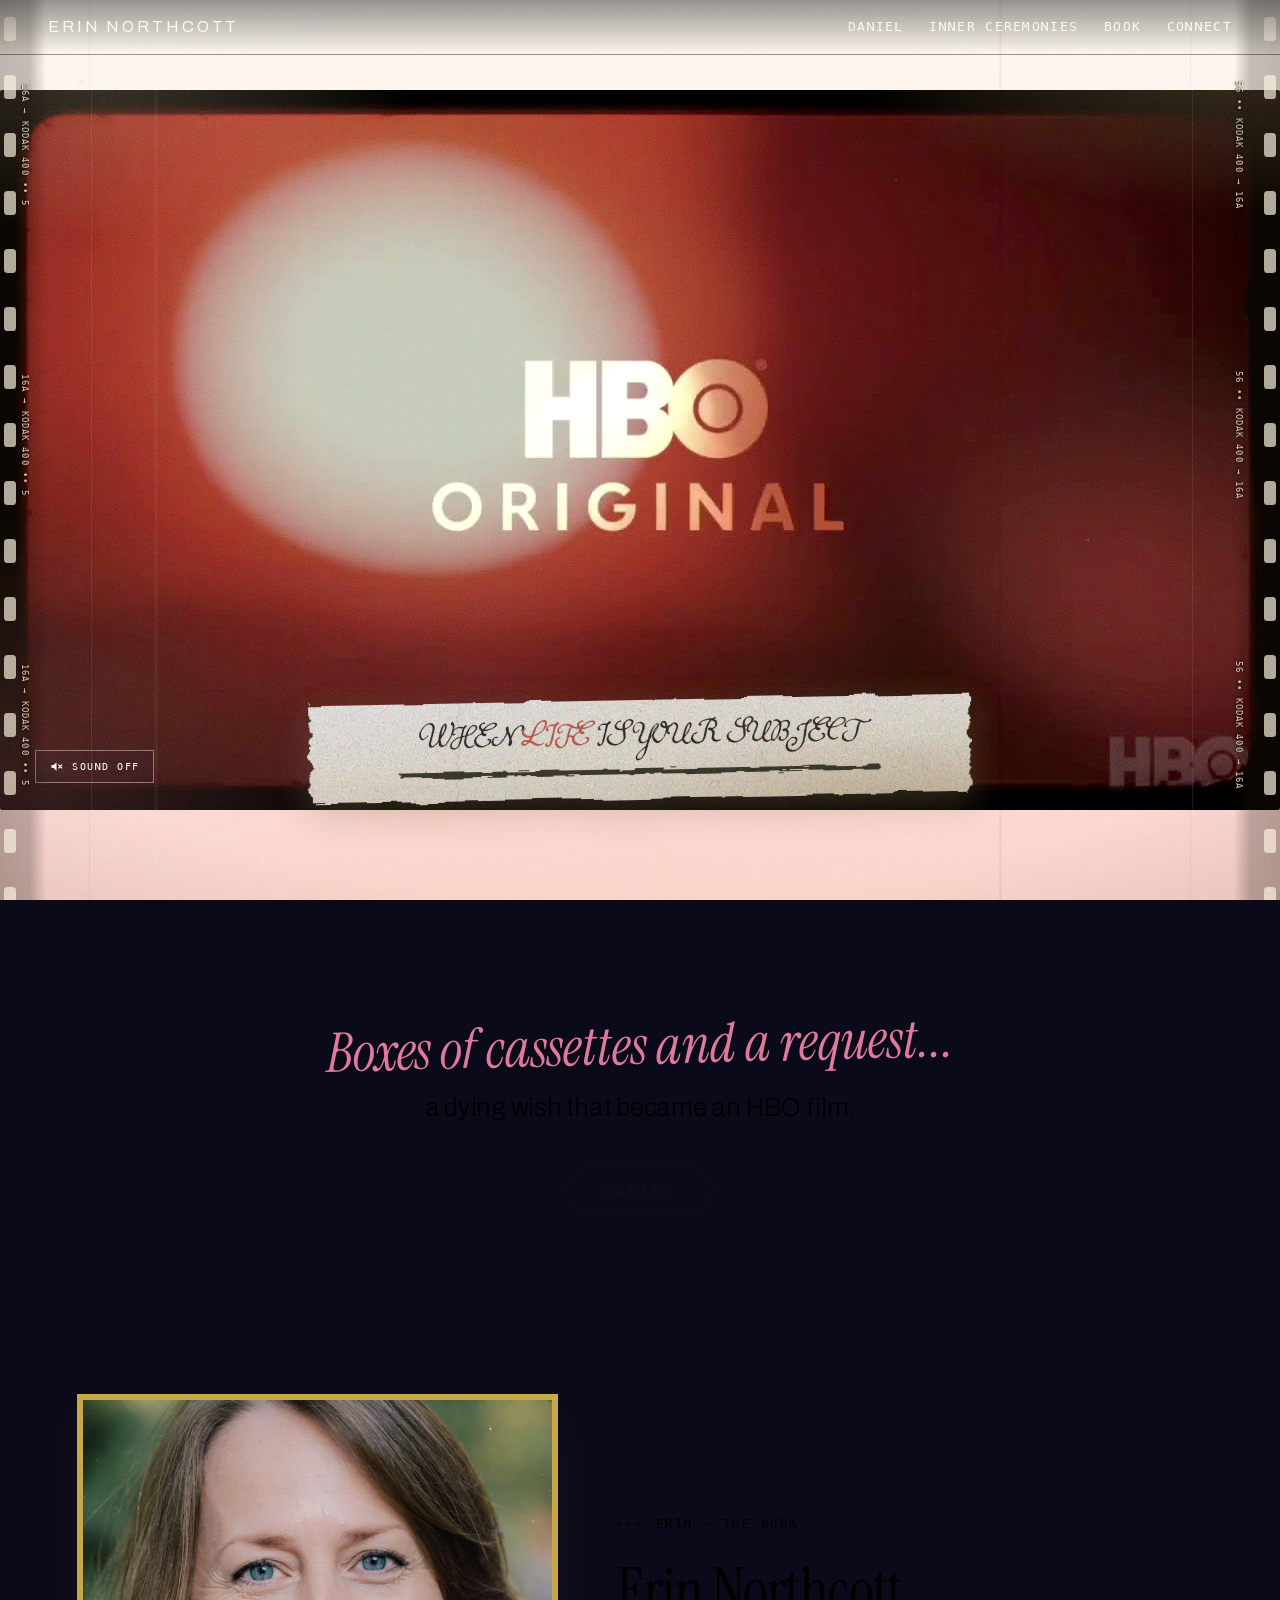
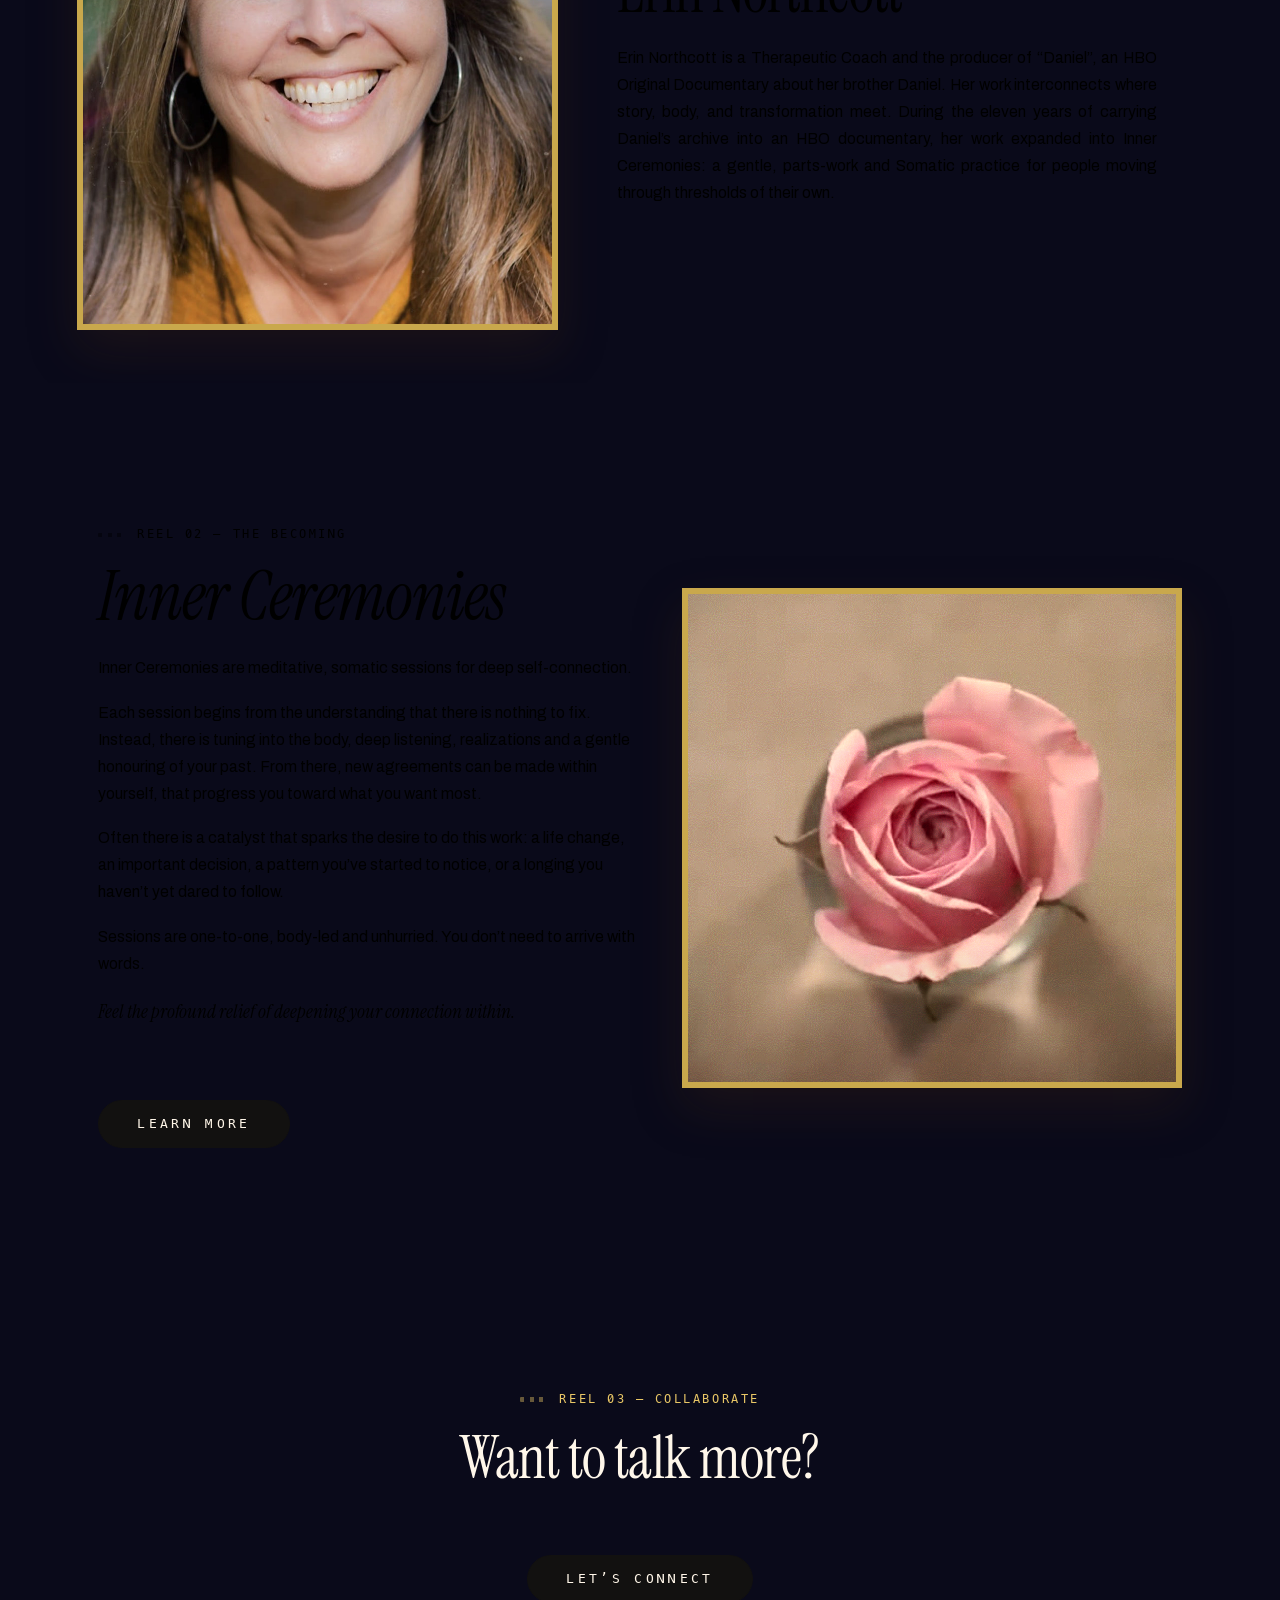
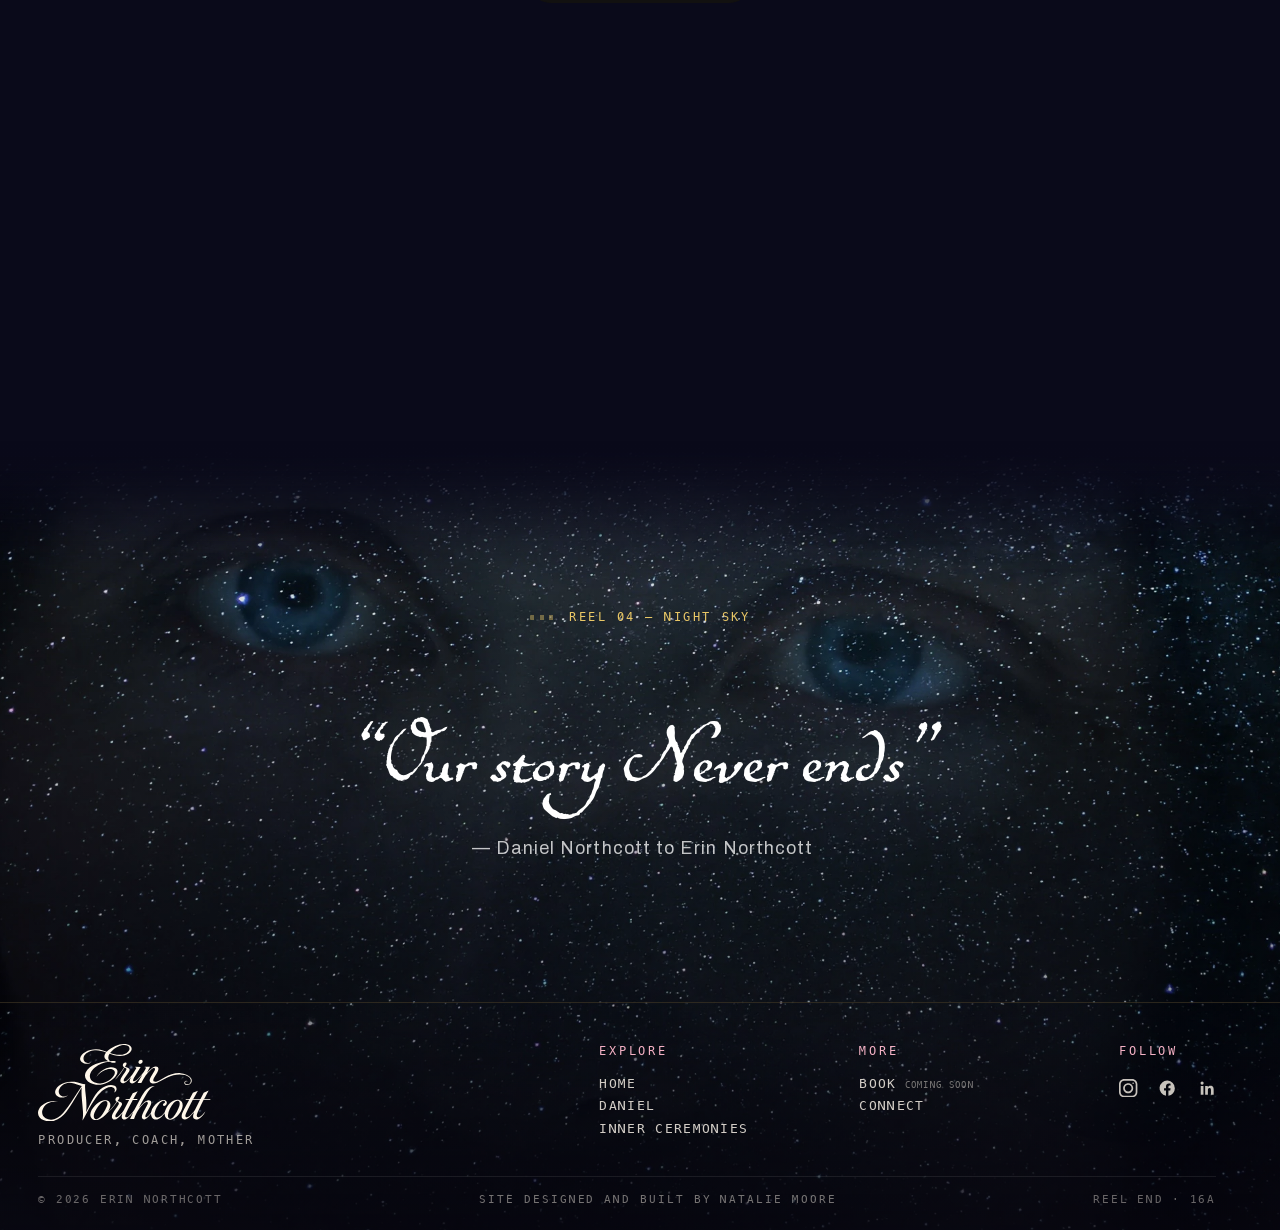
==== commit 6a3381bc: "Smaller footer wordmark; bigger hook subline and Daniel button on mobile, headline fits 320 (v=420) " ====
--- a/index.html
+++ b/index.html
@@ -14,7 +14,7 @@
   <link rel="preconnect" href="https://fonts.googleapis.com" />
   <link rel="preconnect" href="https://fonts.gstatic.com" crossorigin />
   <link href="https://fonts.googleapis.com/css2?family=Fraunces:ital,opsz,wght@0,9..144,400;0,9..144,500;0,9..144,600;1,9..144,300;1,9..144,400;1,9..144,500&family=JetBrains+Mono:wght@300;400;500&family=Caveat:wght@500;600;700&family=Karla:wght@300..700&family=Permanent+Marker&family=Instrument+Serif:ital@0;1&display=swap" rel="stylesheet" />
-  <link rel="stylesheet" href="style.css?v=418" />
+  <link rel="stylesheet" href="style.css?v=420" />
   <link rel="canonical" href="https://erinnorthcott.com/" />
   <meta property="og:type" content="website" />
   <meta property="og:site_name" content="Erin Northcott" />
--- a/style.css
+++ b/style.css
@@ -8347,7 +8347,7 @@
    currentColor so it takes the footer name's colour on every page.
    ========================================================================== */
 .footer__name:has(.footer__wordmark) { line-height: 0; letter-spacing: 0; }
-.footer__wordmark { display: block; width: clamp(9rem, 16vw, 13rem); height: auto; fill: currentColor; }
+.footer__wordmark { display: block; width: clamp(7.75rem, 13.5vw, 11rem); height: auto; fill: currentColor; }
 
 /* FOOTER, rebalanced (2026-11-22): Follow moves out of the brand block into
    its own column on the right, beside Explore and More, and the whole footer
@@ -8364,3 +8364,16 @@
 @media (min-width: 721px) {
   body:has(.filmedge--r) .footer { padding-right: 4rem; }
 }
+
+/* HOOK on mobile (2026-11-23): "a dying wish that became an HBO film." was
+   11.5px on a 390 phone. Sized off the viewport so it stays one line and runs
+   close to the headline's own width; the Daniel button steps up with it. The
+   headline above already fills the measure on one line, so it stays. */
+@media (max-width: 720px) {
+  body.try-instrument .hook__line { font-size: 4.8vw; font-weight: 400; }
+  /* the headline is ~11.7 of its own font-size wide; held inside the measure
+     so it stops running 15px off a 320 screen */
+  body.try-instrument .hook__hand { font-size: min(1.8rem, calc((100vw - 3rem) / 11.8)); }
+  body.try-instrument .section--hook .btn-enter { font-size: .95rem; padding: 1.05em 2.6em; }
+  body.try-instrument .section--hook .film__cta { margin-top: 1.8rem; }
+}
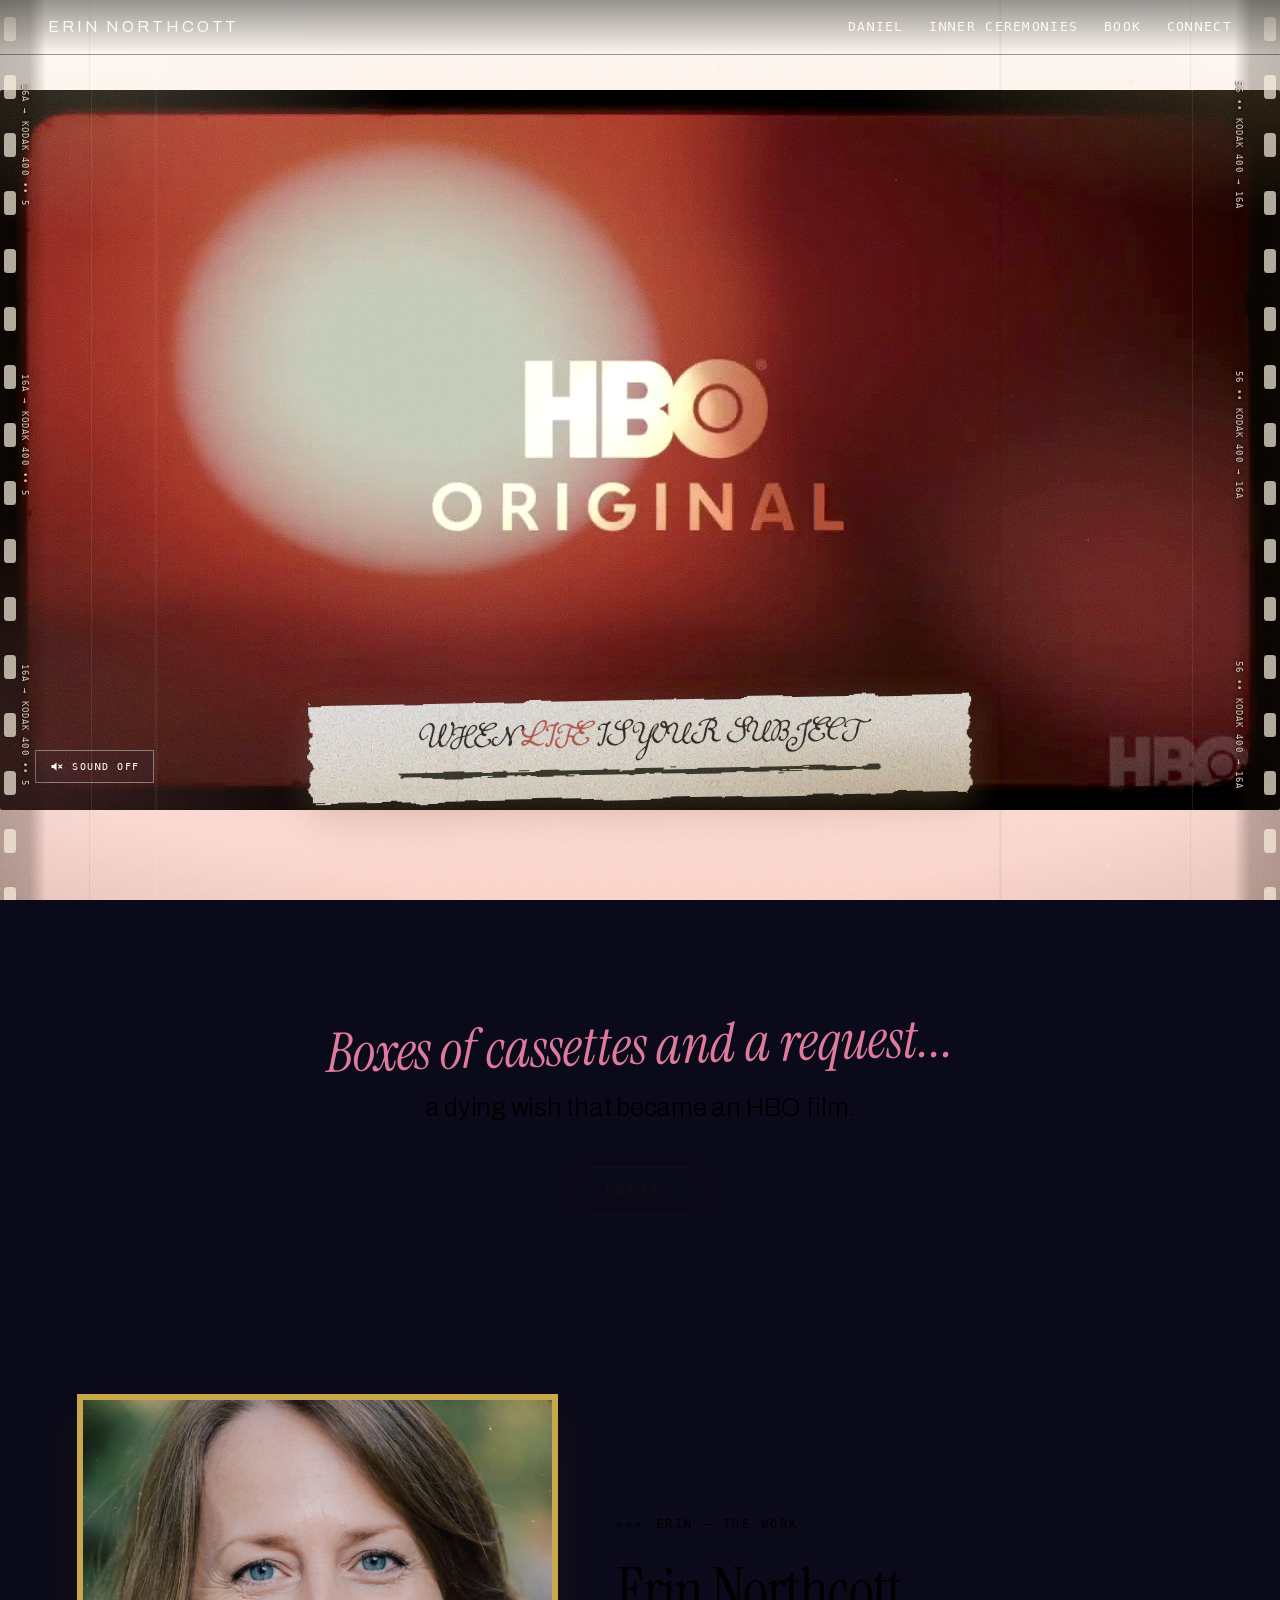
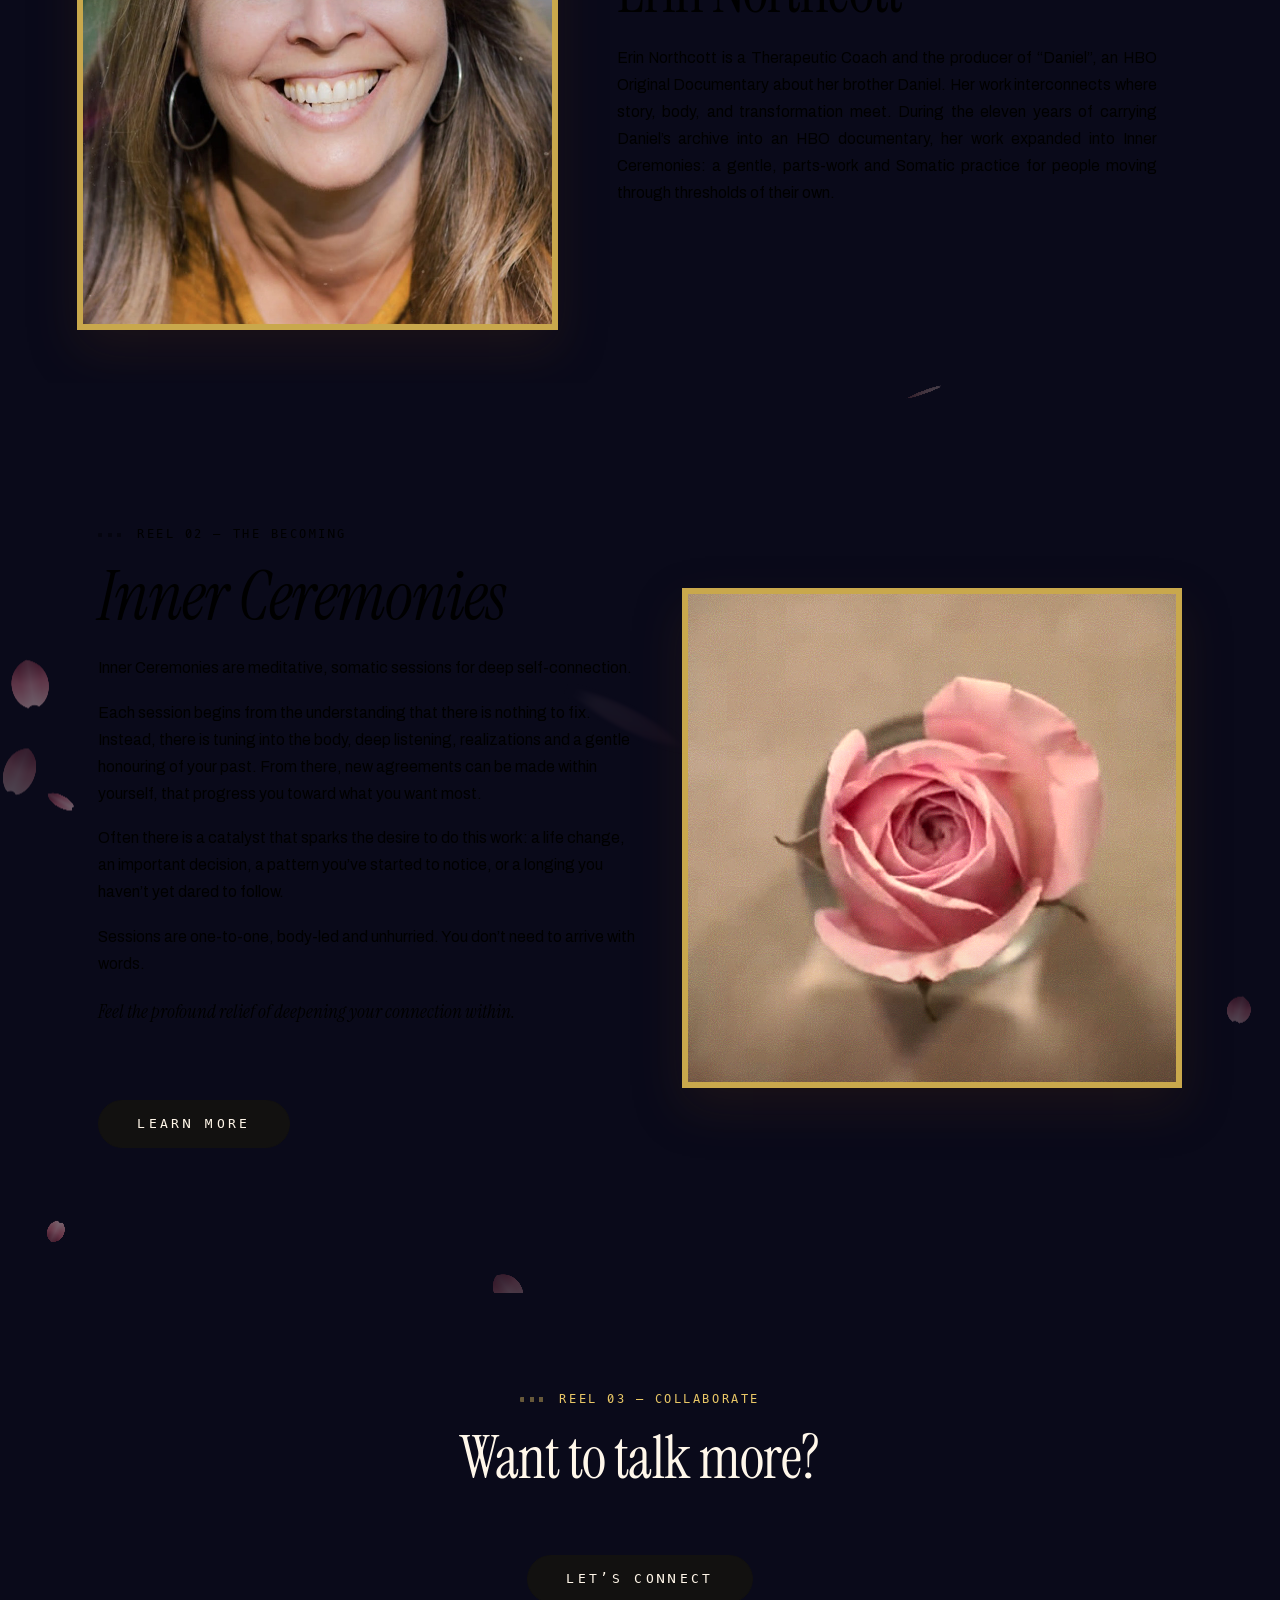
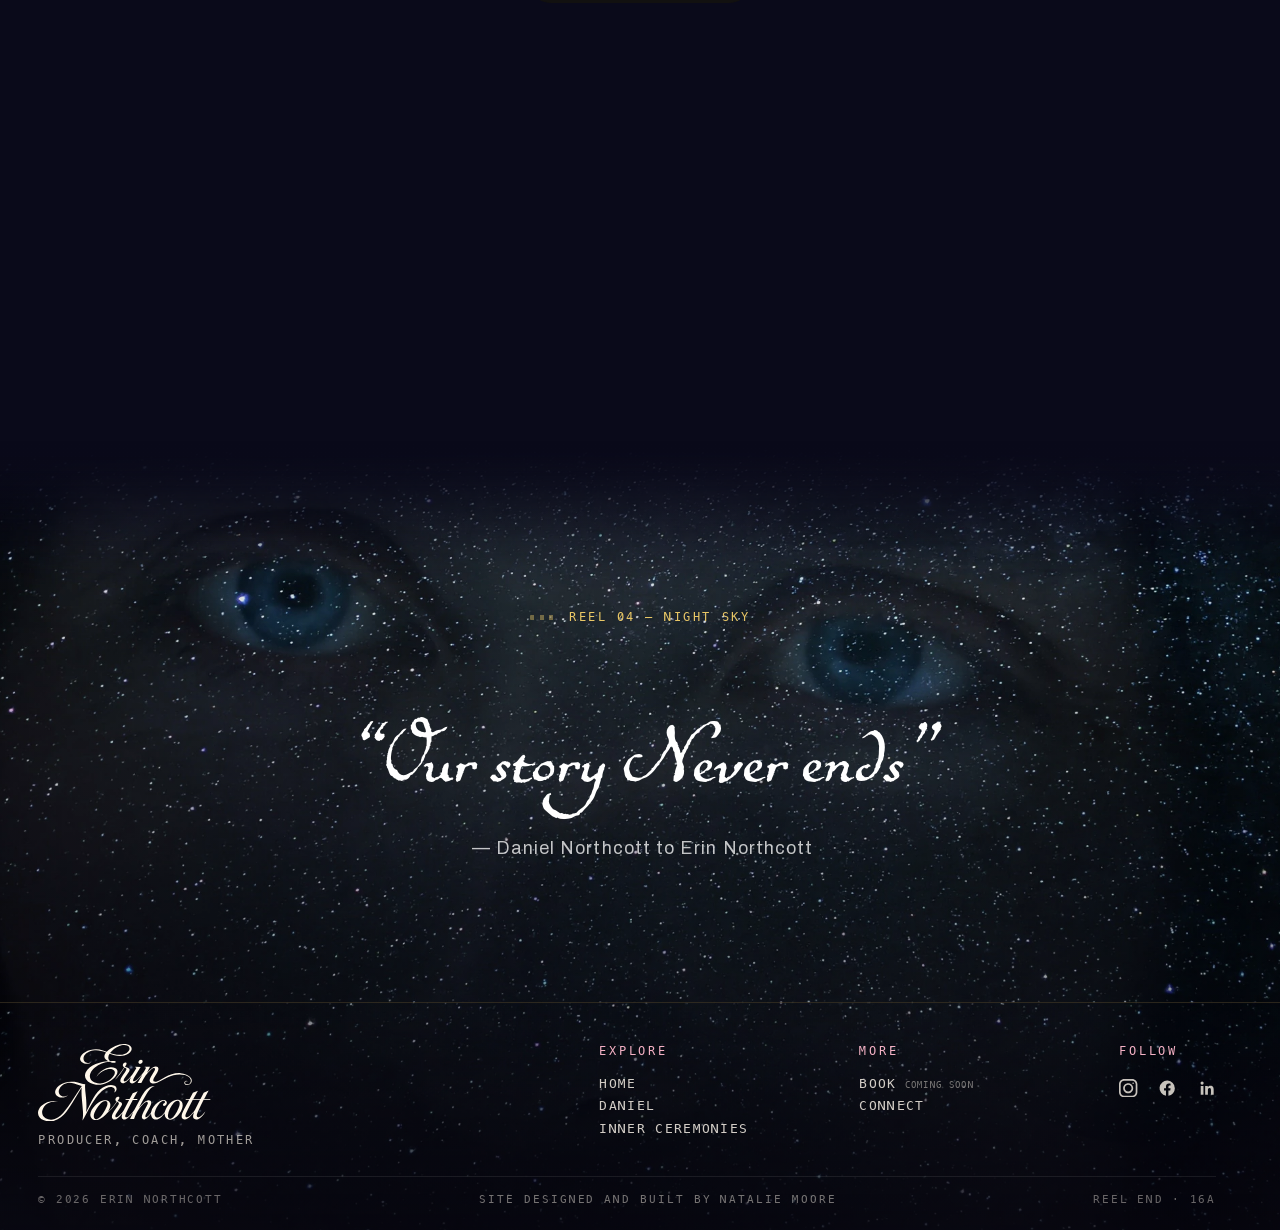
==== commit 2f8aea48: "Mobile hook headline: two large lines filling the measure (v=421) Co-Authored-By: Claude Opus 5.5 <n" ====
--- a/index.html
+++ b/index.html
@@ -14,7 +14,7 @@
   <link rel="preconnect" href="https://fonts.googleapis.com" />
   <link rel="preconnect" href="https://fonts.gstatic.com" crossorigin />
   <link href="https://fonts.googleapis.com/css2?family=Fraunces:ital,opsz,wght@0,9..144,400;0,9..144,500;0,9..144,600;1,9..144,300;1,9..144,400;1,9..144,500&family=JetBrains+Mono:wght@300;400;500&family=Caveat:wght@500;600;700&family=Karla:wght@300..700&family=Permanent+Marker&family=Instrument+Serif:ital@0;1&display=swap" rel="stylesheet" />
-  <link rel="stylesheet" href="style.css?v=420" />
+  <link rel="stylesheet" href="style.css?v=421" />
   <link rel="canonical" href="https://erinnorthcott.com/" />
   <meta property="og:type" content="website" />
   <meta property="og:site_name" content="Erin Northcott" />
--- a/style.css
+++ b/style.css
@@ -8371,9 +8371,15 @@
    headline above already fills the measure on one line, so it stays. */
 @media (max-width: 720px) {
   body.try-instrument .hook__line { font-size: 4.8vw; font-weight: 400; }
-  /* the headline is ~11.7 of its own font-size wide; held inside the measure
-     so it stops running 15px off a 320 screen */
-  body.try-instrument .hook__hand { font-size: min(1.8rem, calc((100vw - 3rem) / 11.8)); }
+  /* the headline goes to two lines on a phone (Natalie, 2026-11-23: "its fine
+     if it has to be two lines"), so it can be set far larger */
+  body.try-instrument .hook__hand {
+    white-space: normal;
+    text-wrap: balance;
+    font-size: min(calc((100vw - 3.5rem) / 6.1), 4.6rem);   /* "Boxes of cassettes" is ~6 of its font-size wide: fills the measure */
+    line-height: 1.05;
+    margin-bottom: 1.2rem;
+  }
   body.try-instrument .section--hook .btn-enter { font-size: .95rem; padding: 1.05em 2.6em; }
   body.try-instrument .section--hook .film__cta { margin-top: 1.8rem; }
 }
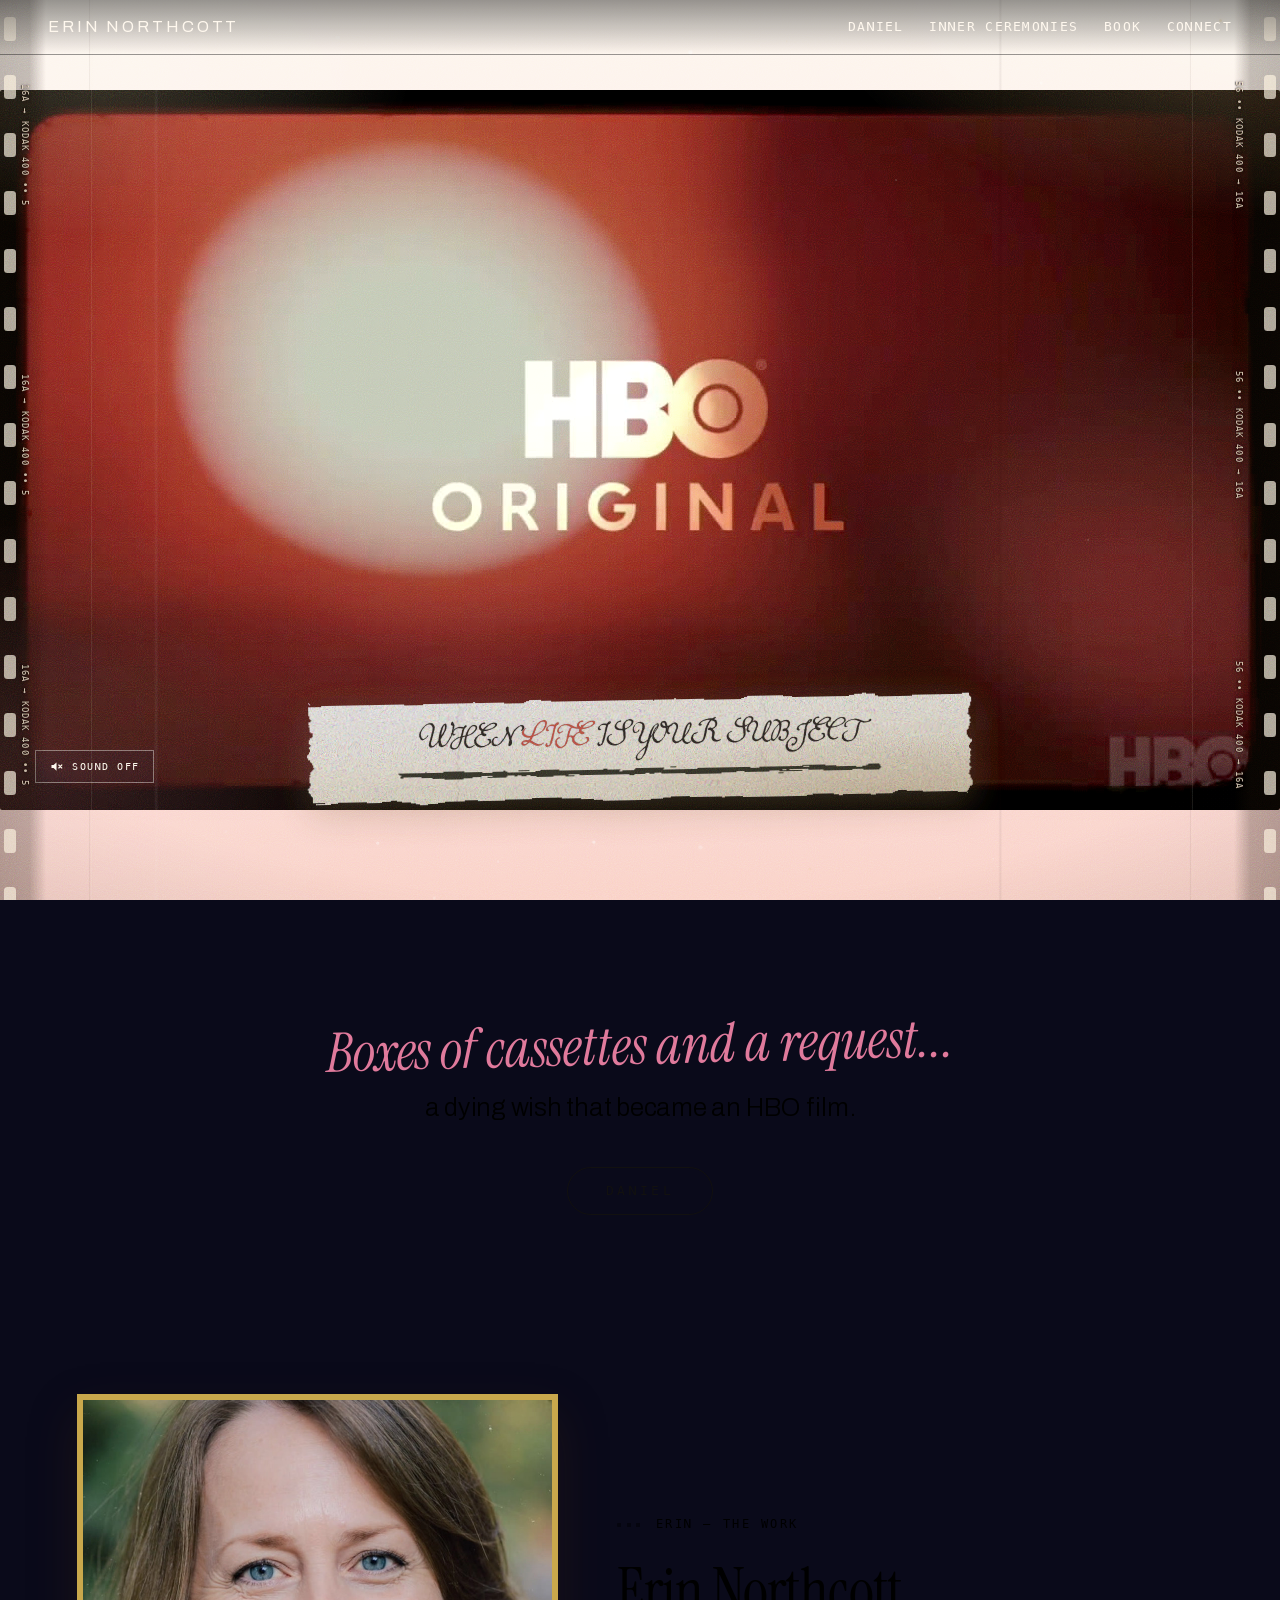
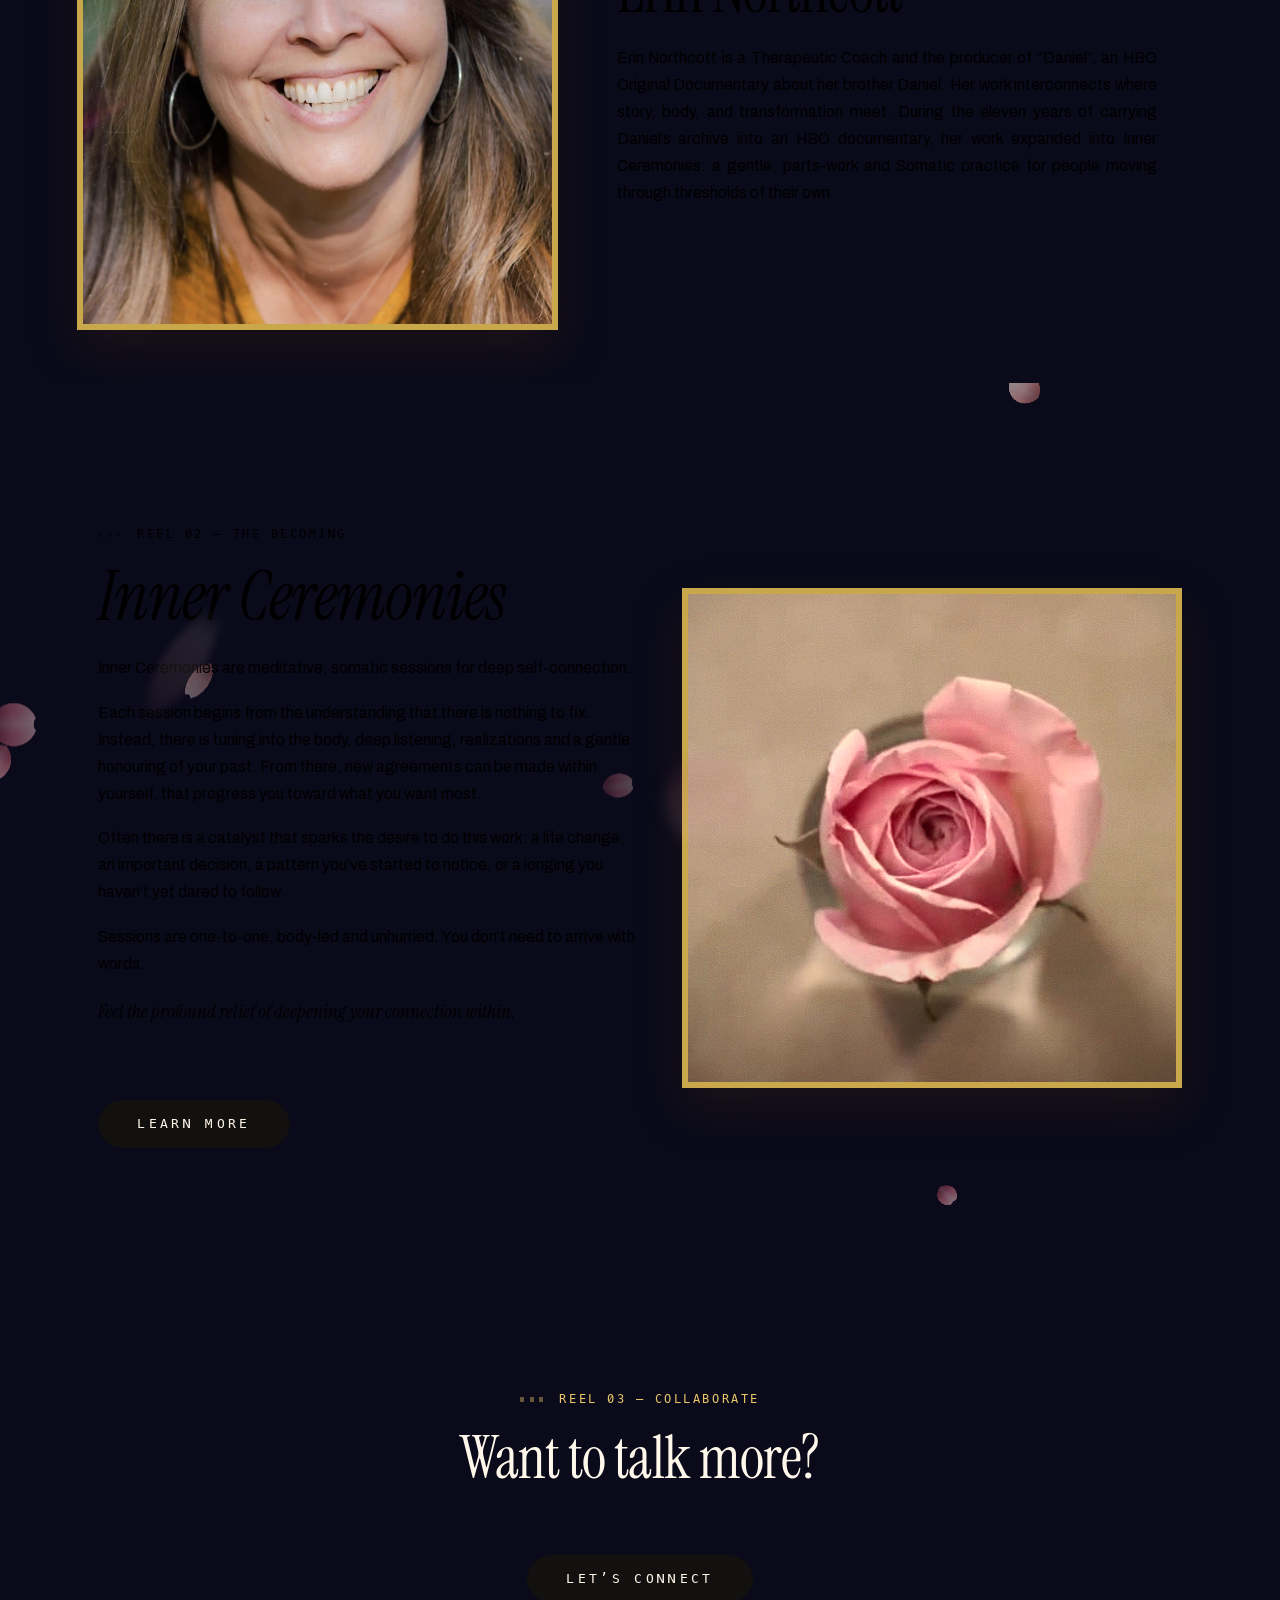
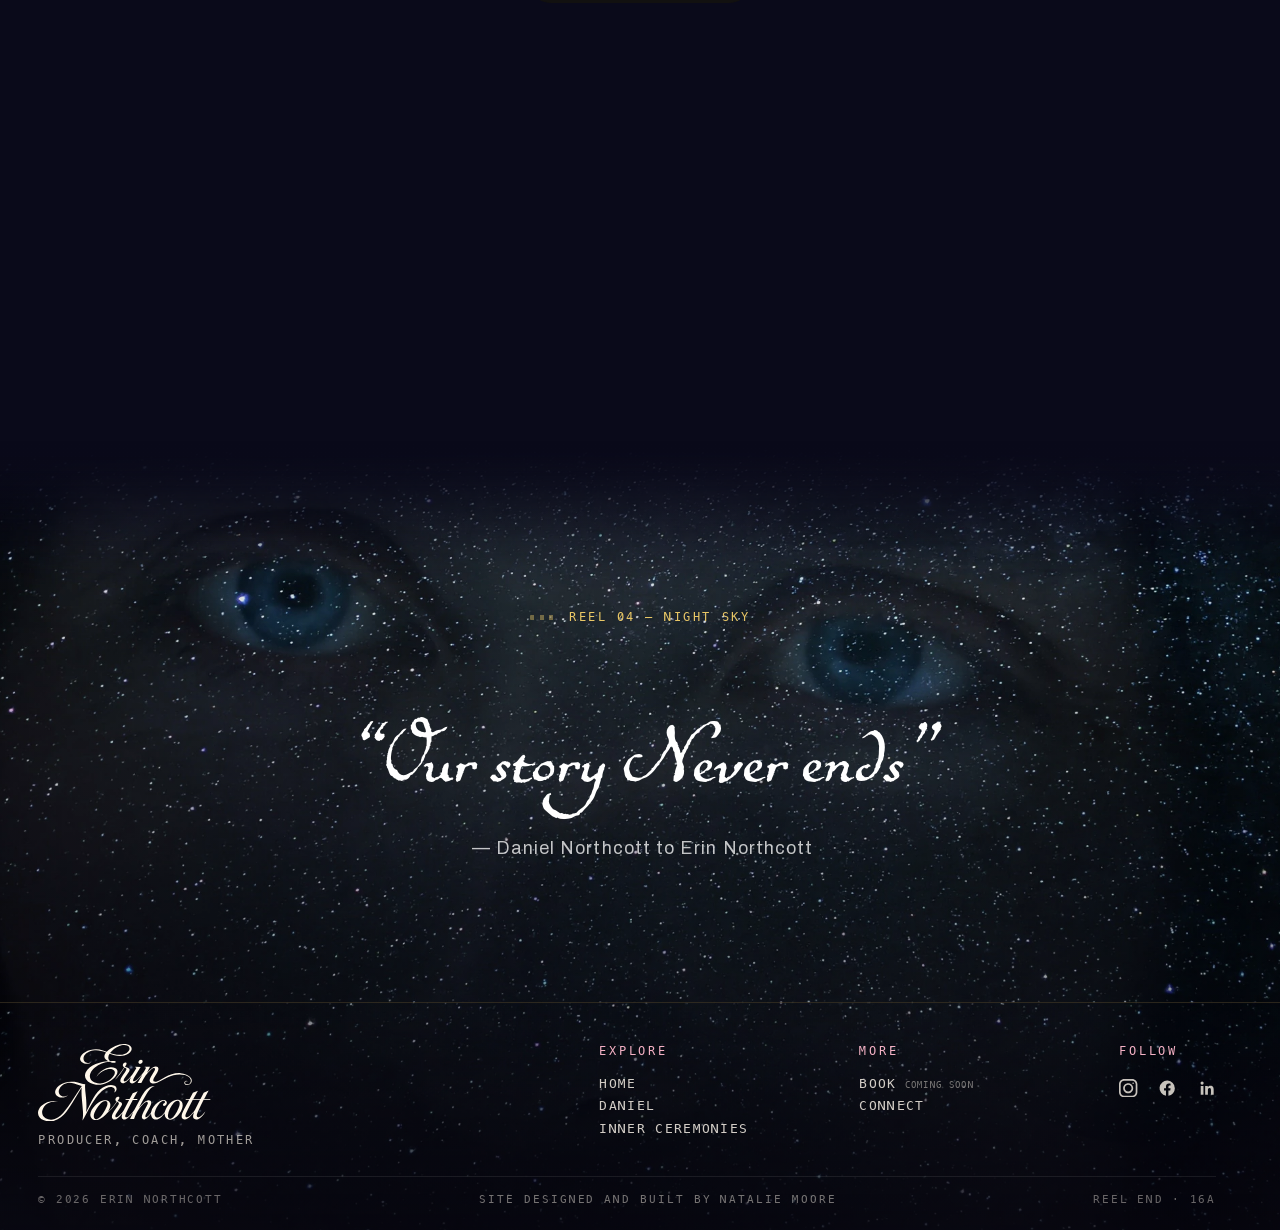
==== commit abf9e117: "Bigger Daniel button on mobile hook (v=422) Co-Authored-By: Claude Opus 5.5 <noreply@anthropic.com>" ====
--- a/index.html
+++ b/index.html
@@ -14,7 +14,7 @@
   <link rel="preconnect" href="https://fonts.googleapis.com" />
   <link rel="preconnect" href="https://fonts.gstatic.com" crossorigin />
   <link href="https://fonts.googleapis.com/css2?family=Fraunces:ital,opsz,wght@0,9..144,400;0,9..144,500;0,9..144,600;1,9..144,300;1,9..144,400;1,9..144,500&family=JetBrains+Mono:wght@300;400;500&family=Caveat:wght@500;600;700&family=Karla:wght@300..700&family=Permanent+Marker&family=Instrument+Serif:ital@0;1&display=swap" rel="stylesheet" />
-  <link rel="stylesheet" href="style.css?v=421" />
+  <link rel="stylesheet" href="style.css?v=422" />
   <link rel="canonical" href="https://erinnorthcott.com/" />
   <meta property="og:type" content="website" />
   <meta property="og:site_name" content="Erin Northcott" />
--- a/style.css
+++ b/style.css
@@ -8380,6 +8380,6 @@
     line-height: 1.05;
     margin-bottom: 1.2rem;
   }
-  body.try-instrument .section--hook .btn-enter { font-size: .95rem; padding: 1.05em 2.6em; }
+  body.try-instrument .section--hook .btn-enter { font-size: 1.2rem; padding: 1.1em 3em; }
   body.try-instrument .section--hook .film__cta { margin-top: 1.8rem; }
 }
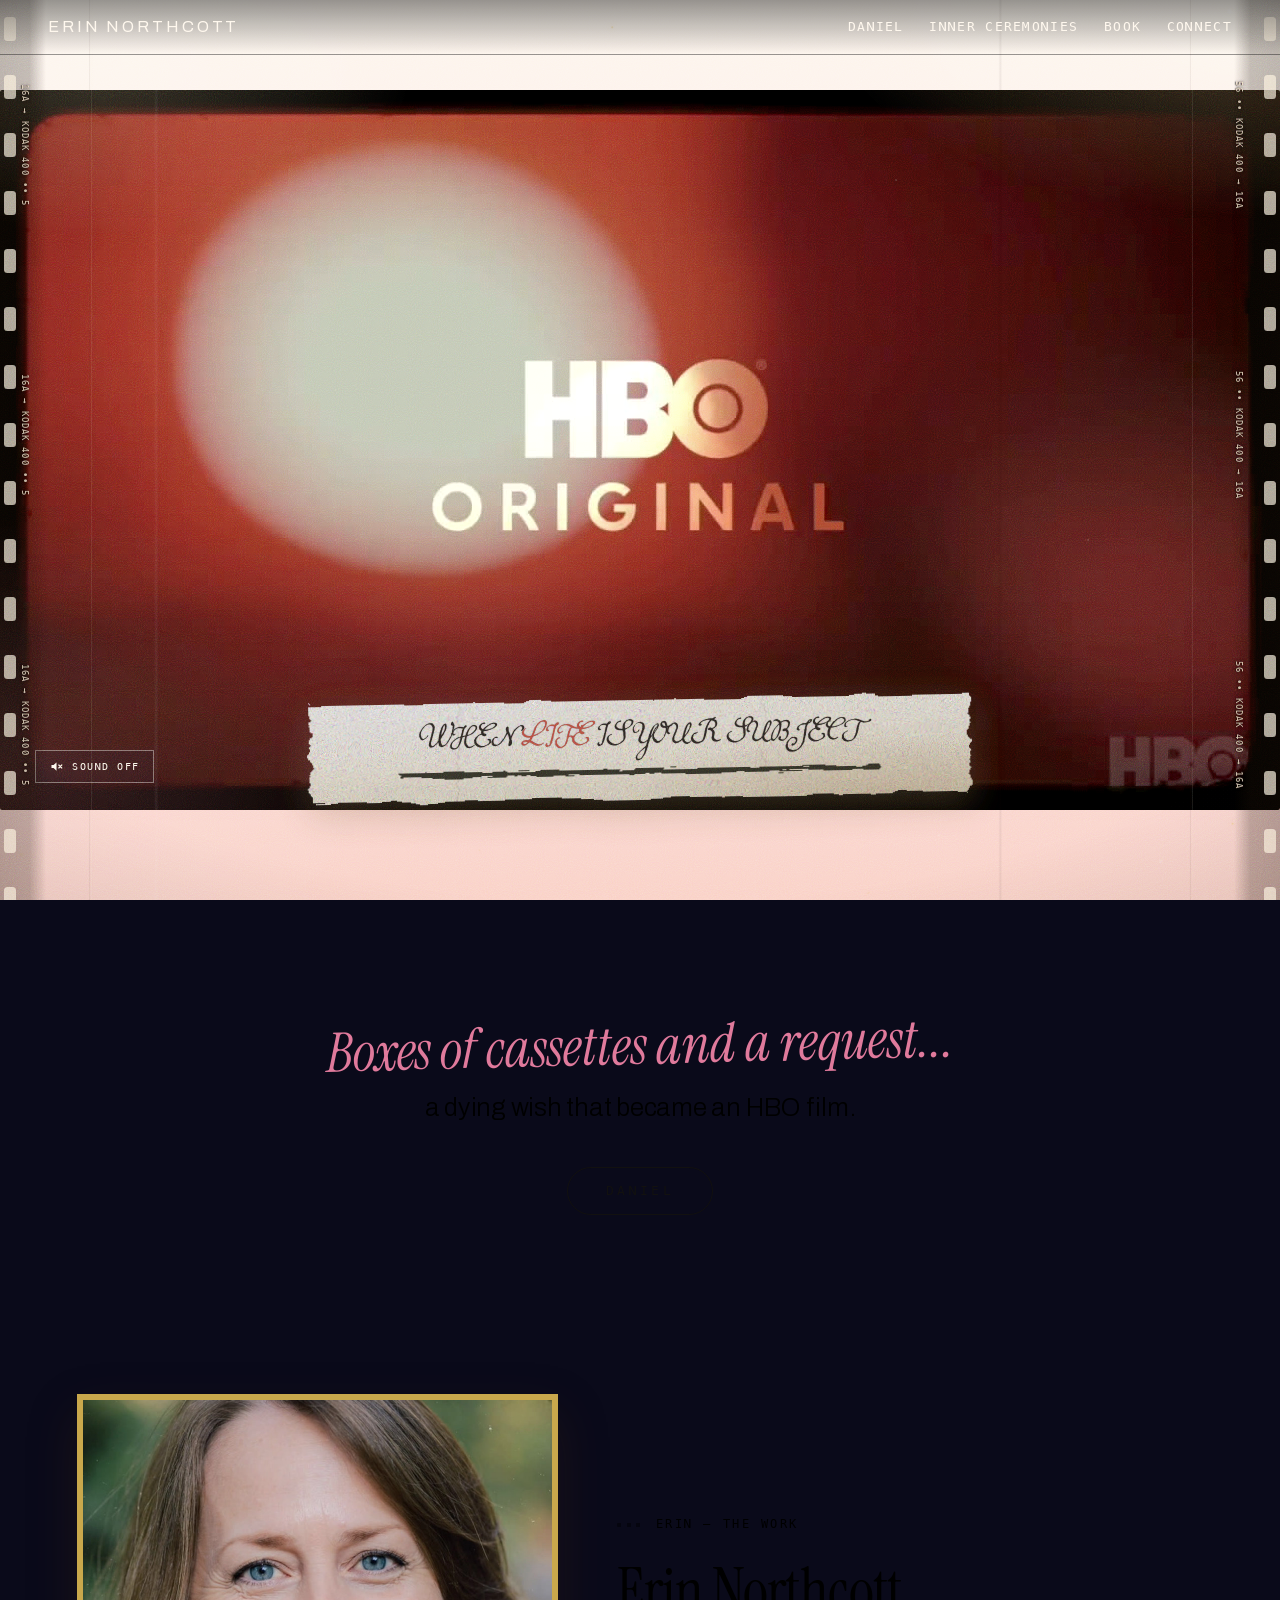
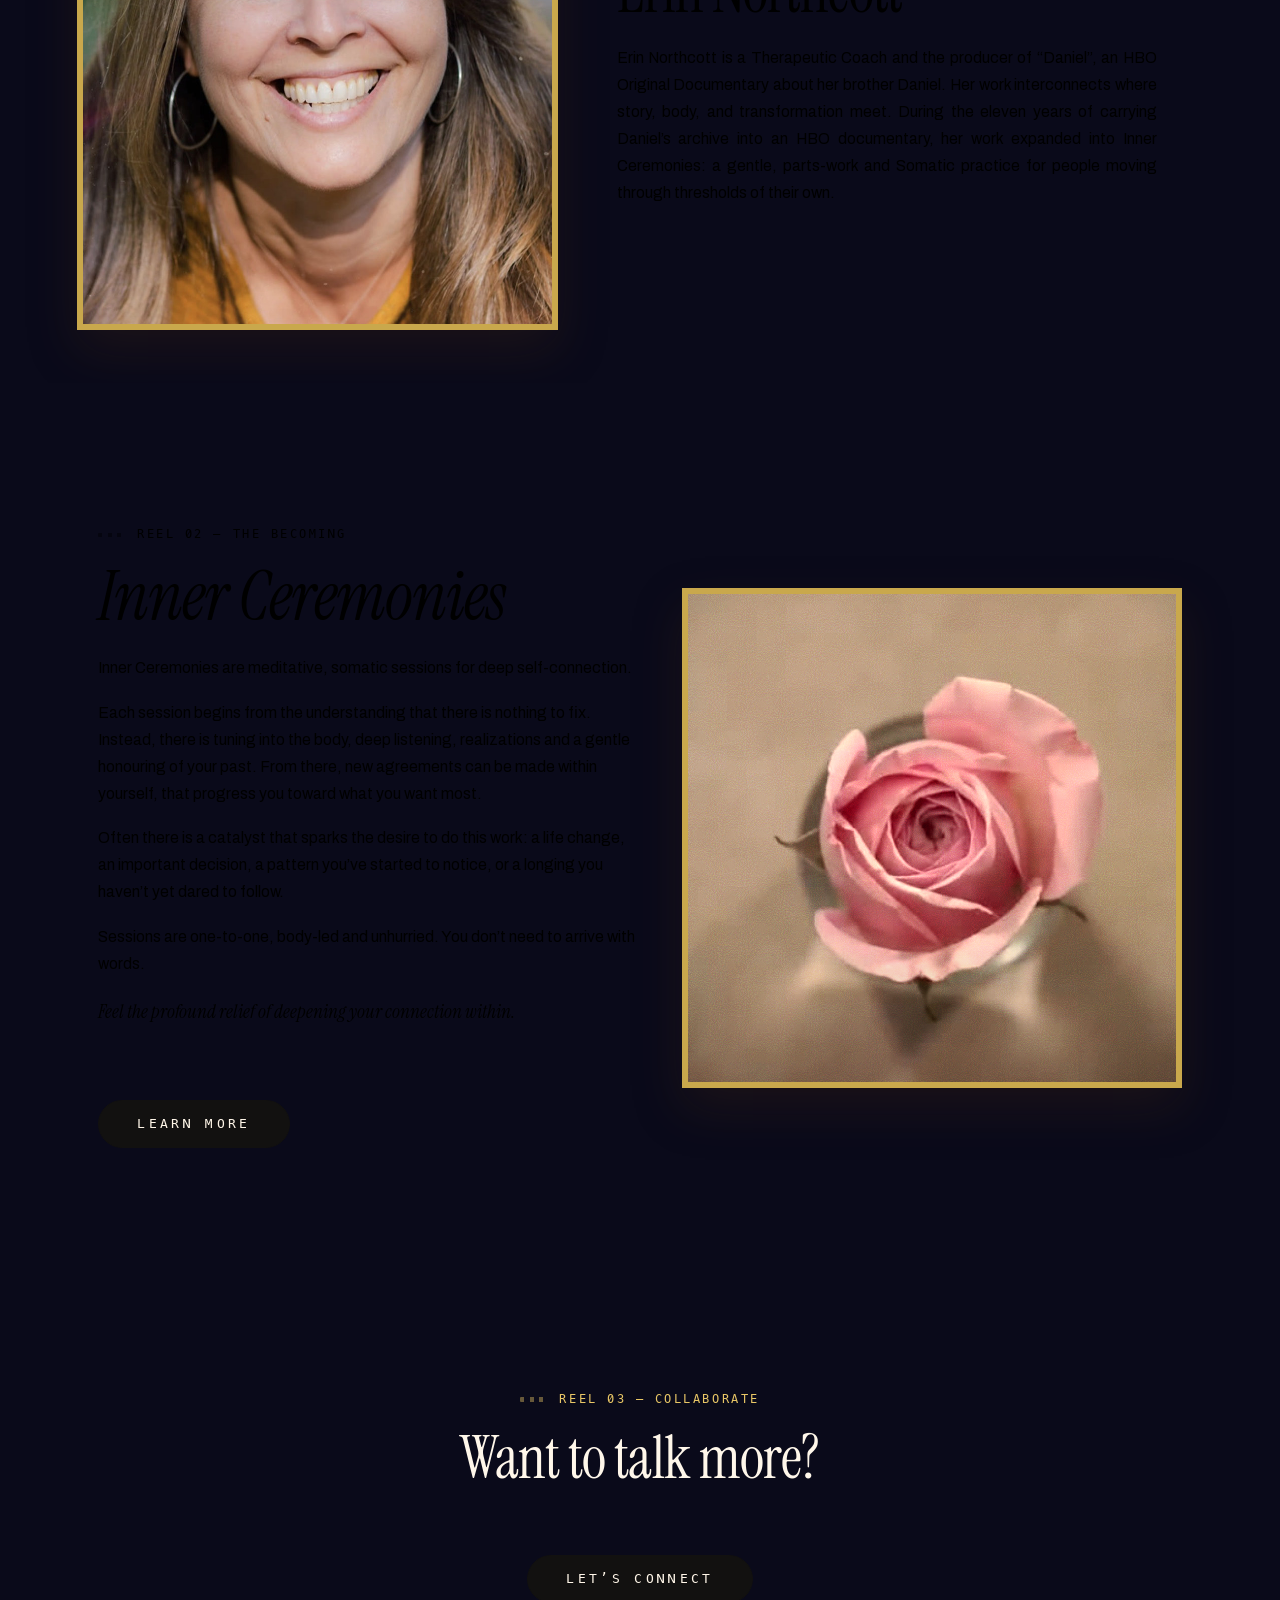
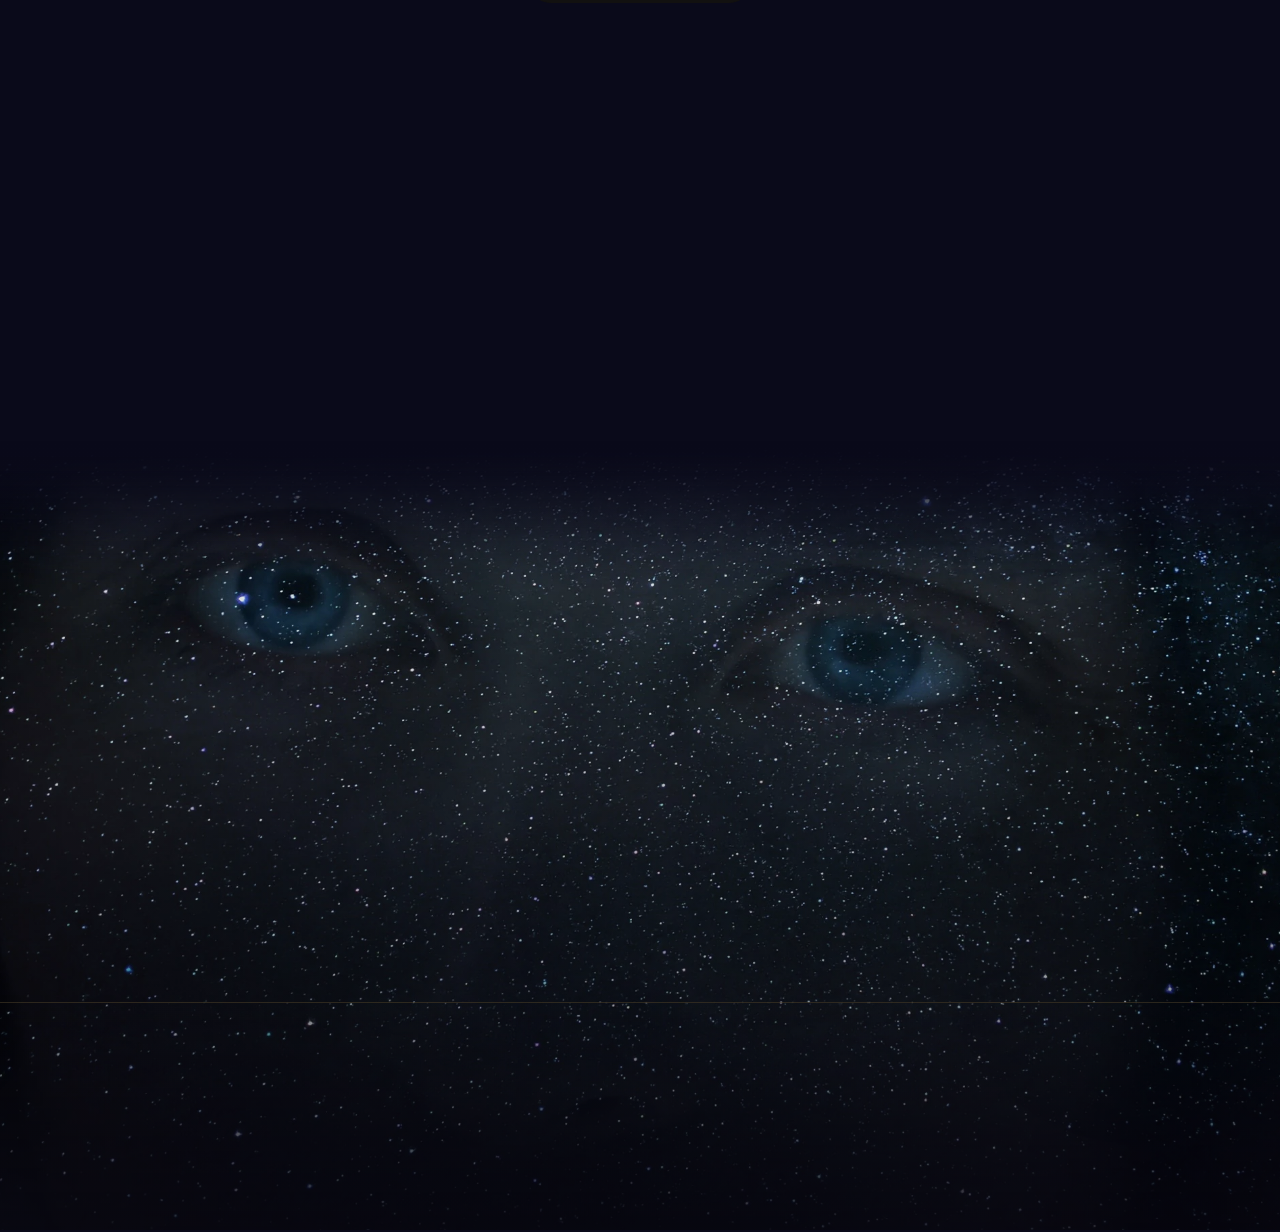
==== commit fcde5ef6: "Mobile hook headline a step smaller (v=423) Co-Authored-By: Claude Opus 5.5 <noreply@anthropic.com>" ====
--- a/index.html
+++ b/index.html
@@ -14,7 +14,7 @@
   <link rel="preconnect" href="https://fonts.googleapis.com" />
   <link rel="preconnect" href="https://fonts.gstatic.com" crossorigin />
   <link href="https://fonts.googleapis.com/css2?family=Fraunces:ital,opsz,wght@0,9..144,400;0,9..144,500;0,9..144,600;1,9..144,300;1,9..144,400;1,9..144,500&family=JetBrains+Mono:wght@300;400;500&family=Caveat:wght@500;600;700&family=Karla:wght@300..700&family=Permanent+Marker&family=Instrument+Serif:ital@0;1&display=swap" rel="stylesheet" />
-  <link rel="stylesheet" href="style.css?v=422" />
+  <link rel="stylesheet" href="style.css?v=423" />
   <link rel="canonical" href="https://erinnorthcott.com/" />
   <meta property="og:type" content="website" />
   <meta property="og:site_name" content="Erin Northcott" />
--- a/style.css
+++ b/style.css
@@ -8376,7 +8376,7 @@
   body.try-instrument .hook__hand {
     white-space: normal;
     text-wrap: balance;
-    font-size: min(calc((100vw - 3.5rem) / 6.1), 4.6rem);   /* "Boxes of cassettes" is ~6 of its font-size wide: fills the measure */
+    font-size: min(calc((100vw - 3.5rem) / 7), 4rem);   /* "Boxes of cassettes" is ~6 of its font-size wide; /7 sits a step inside the measure */
     line-height: 1.05;
     margin-bottom: 1.2rem;
   }
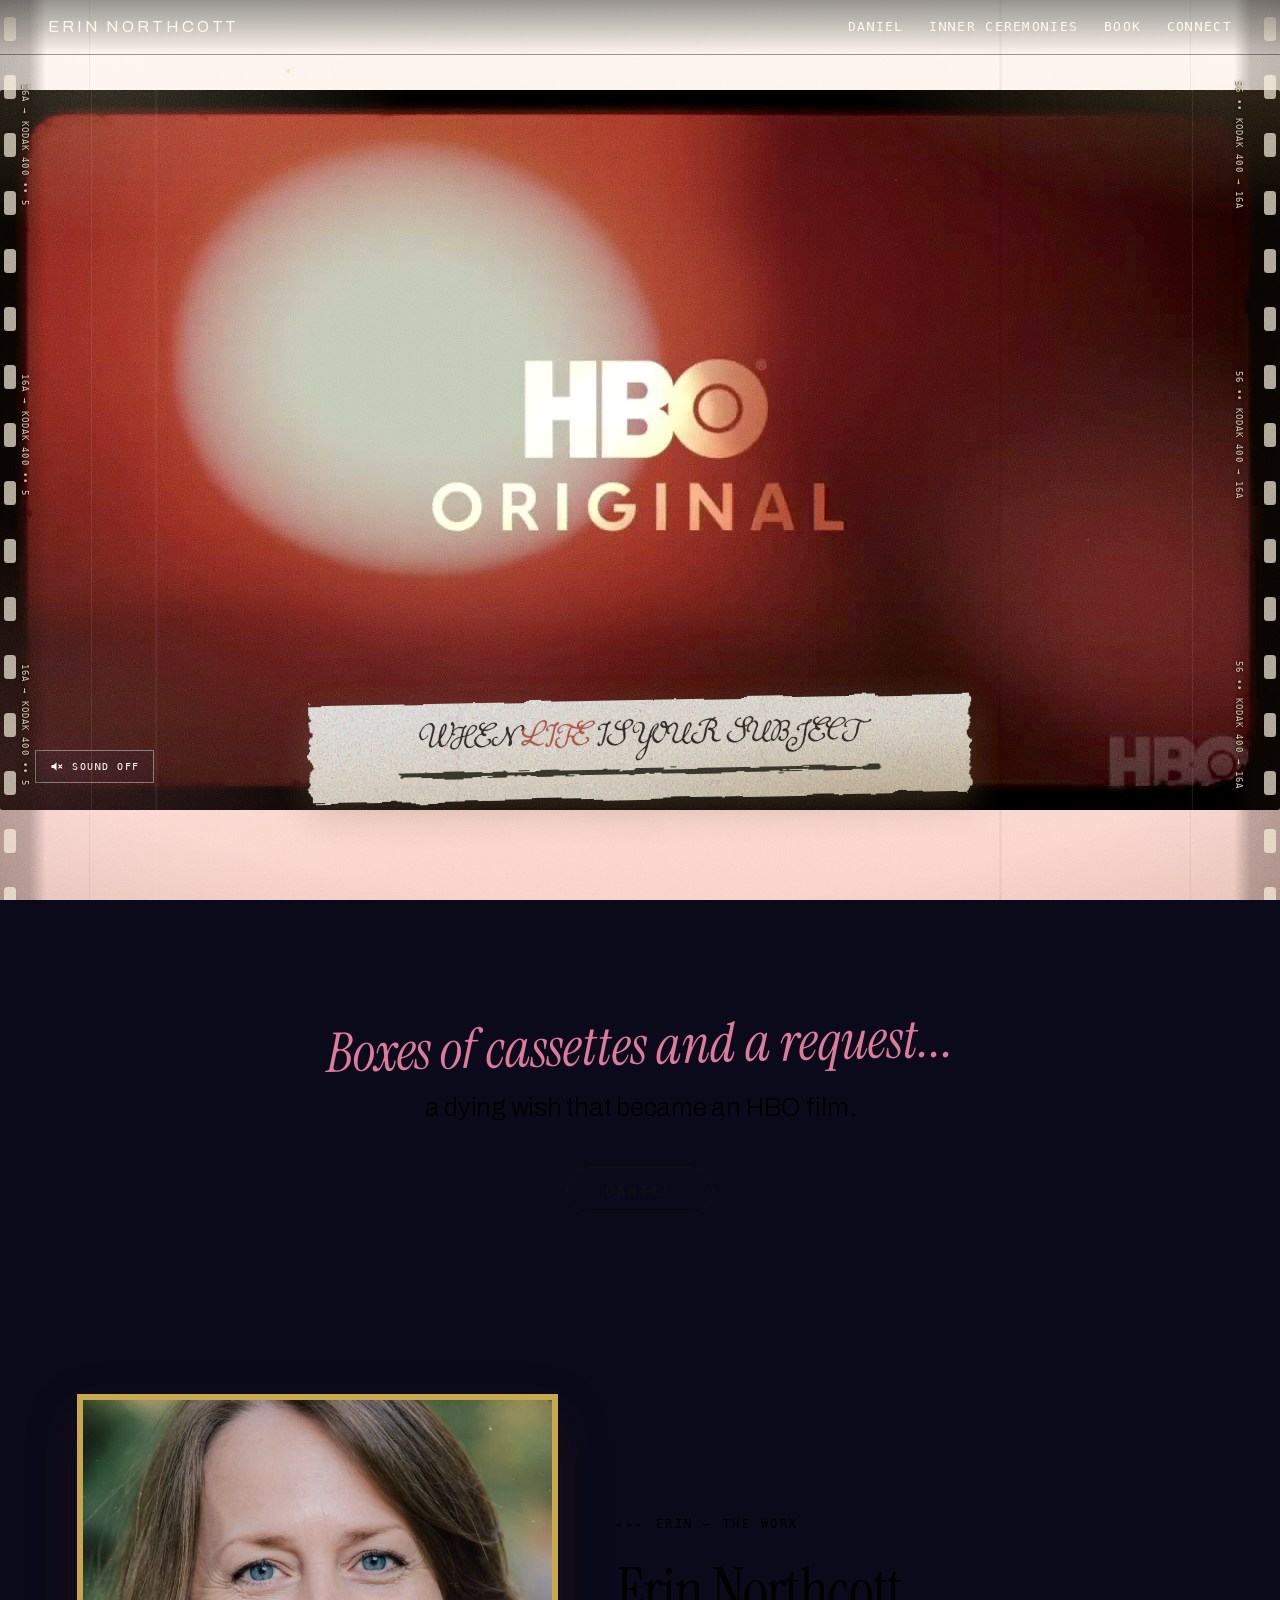
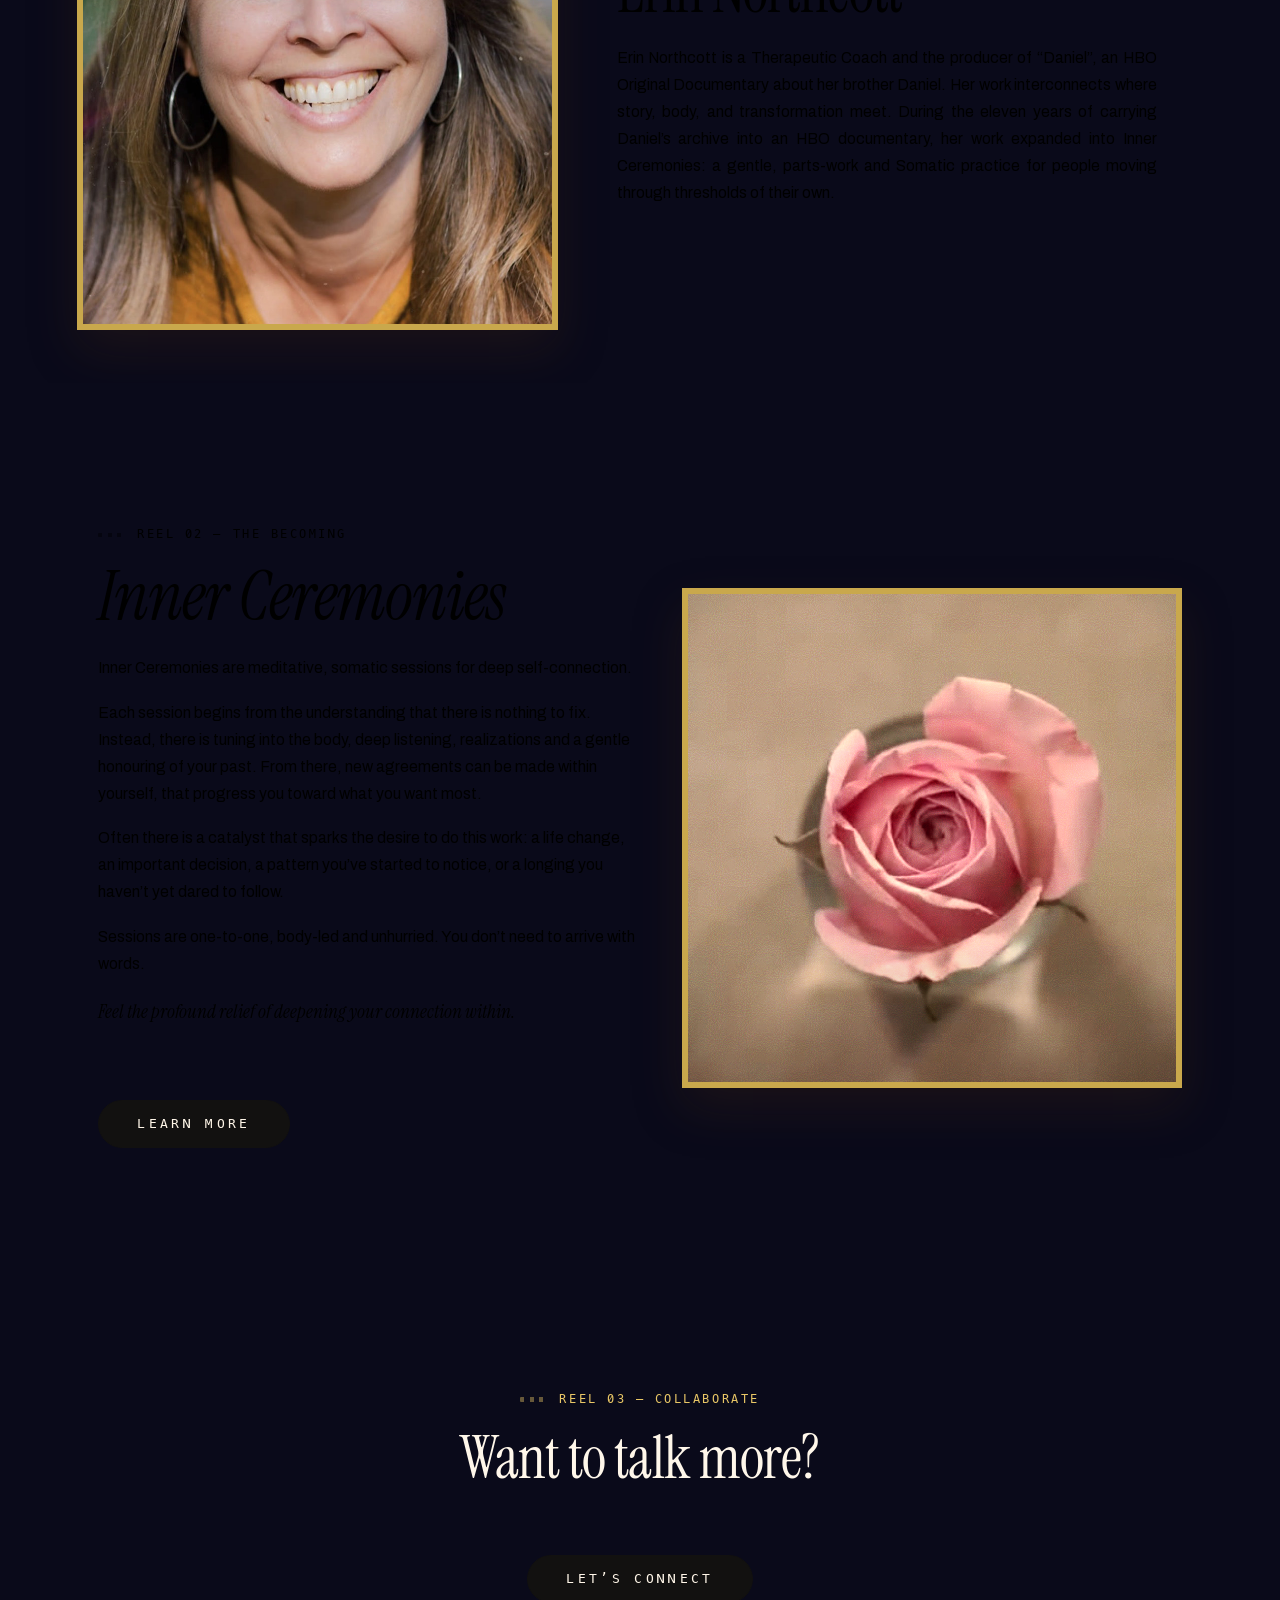
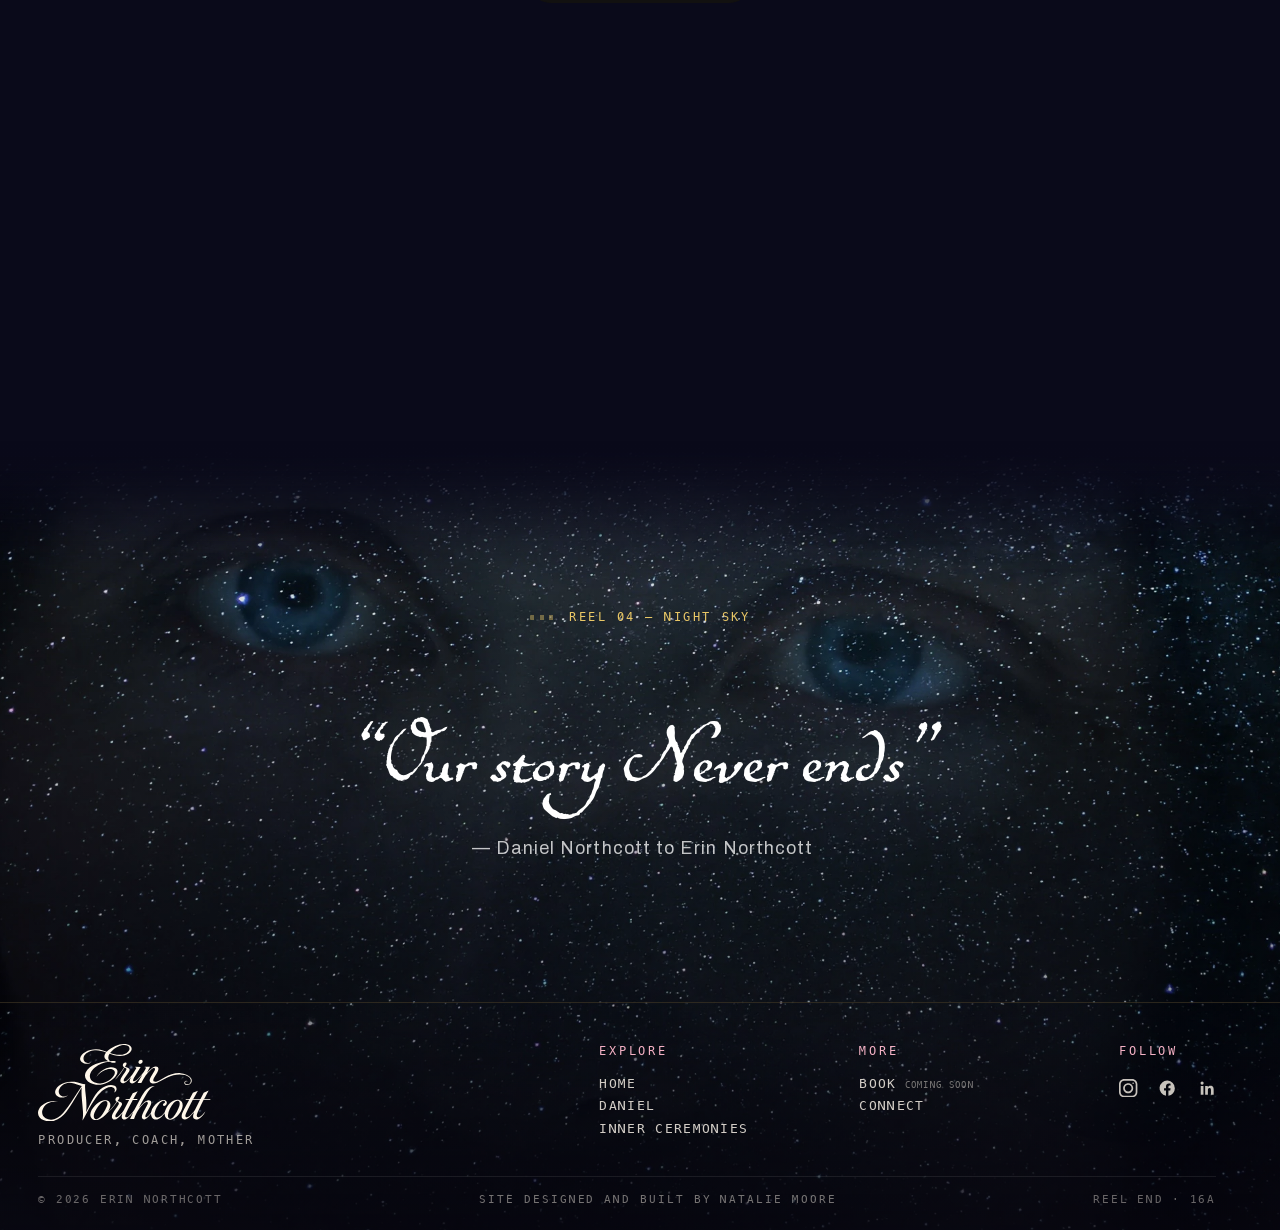
==== commit b7440026: "Homepage Becoming on mobile: eyebrow and Learn more left-aligned (v=424) Co-Authored-By: Claude Opus" ====
--- a/index.html
+++ b/index.html
@@ -14,7 +14,7 @@
   <link rel="preconnect" href="https://fonts.googleapis.com" />
   <link rel="preconnect" href="https://fonts.gstatic.com" crossorigin />
   <link href="https://fonts.googleapis.com/css2?family=Fraunces:ital,opsz,wght@0,9..144,400;0,9..144,500;0,9..144,600;1,9..144,300;1,9..144,400;1,9..144,500&family=JetBrains+Mono:wght@300;400;500&family=Caveat:wght@500;600;700&family=Karla:wght@300..700&family=Permanent+Marker&family=Instrument+Serif:ital@0;1&display=swap" rel="stylesheet" />
-  <link rel="stylesheet" href="style.css?v=423" />
+  <link rel="stylesheet" href="style.css?v=424" />
   <link rel="canonical" href="https://erinnorthcott.com/" />
   <meta property="og:type" content="website" />
   <meta property="og:site_name" content="Erin Northcott" />
--- a/style.css
+++ b/style.css
@@ -7986,6 +7986,10 @@
    centred by the same rule and she has not asked for those. */
 @media (max-width: 820px) {
   .becoming__text > .section__title { align-self: stretch; }
+  /* 2026-11-23, "the becoming on mobile needs to be left justified": the
+     eyebrow and the Learn more button now go left with everything else */
+  .becoming__text > .eyebrow,
+  .becoming__text > .ceremony__cta { align-self: stretch; text-align: left; }
 }
 
 /* 2026-10-26, "there is too much space after 'have a creative idea' and reel
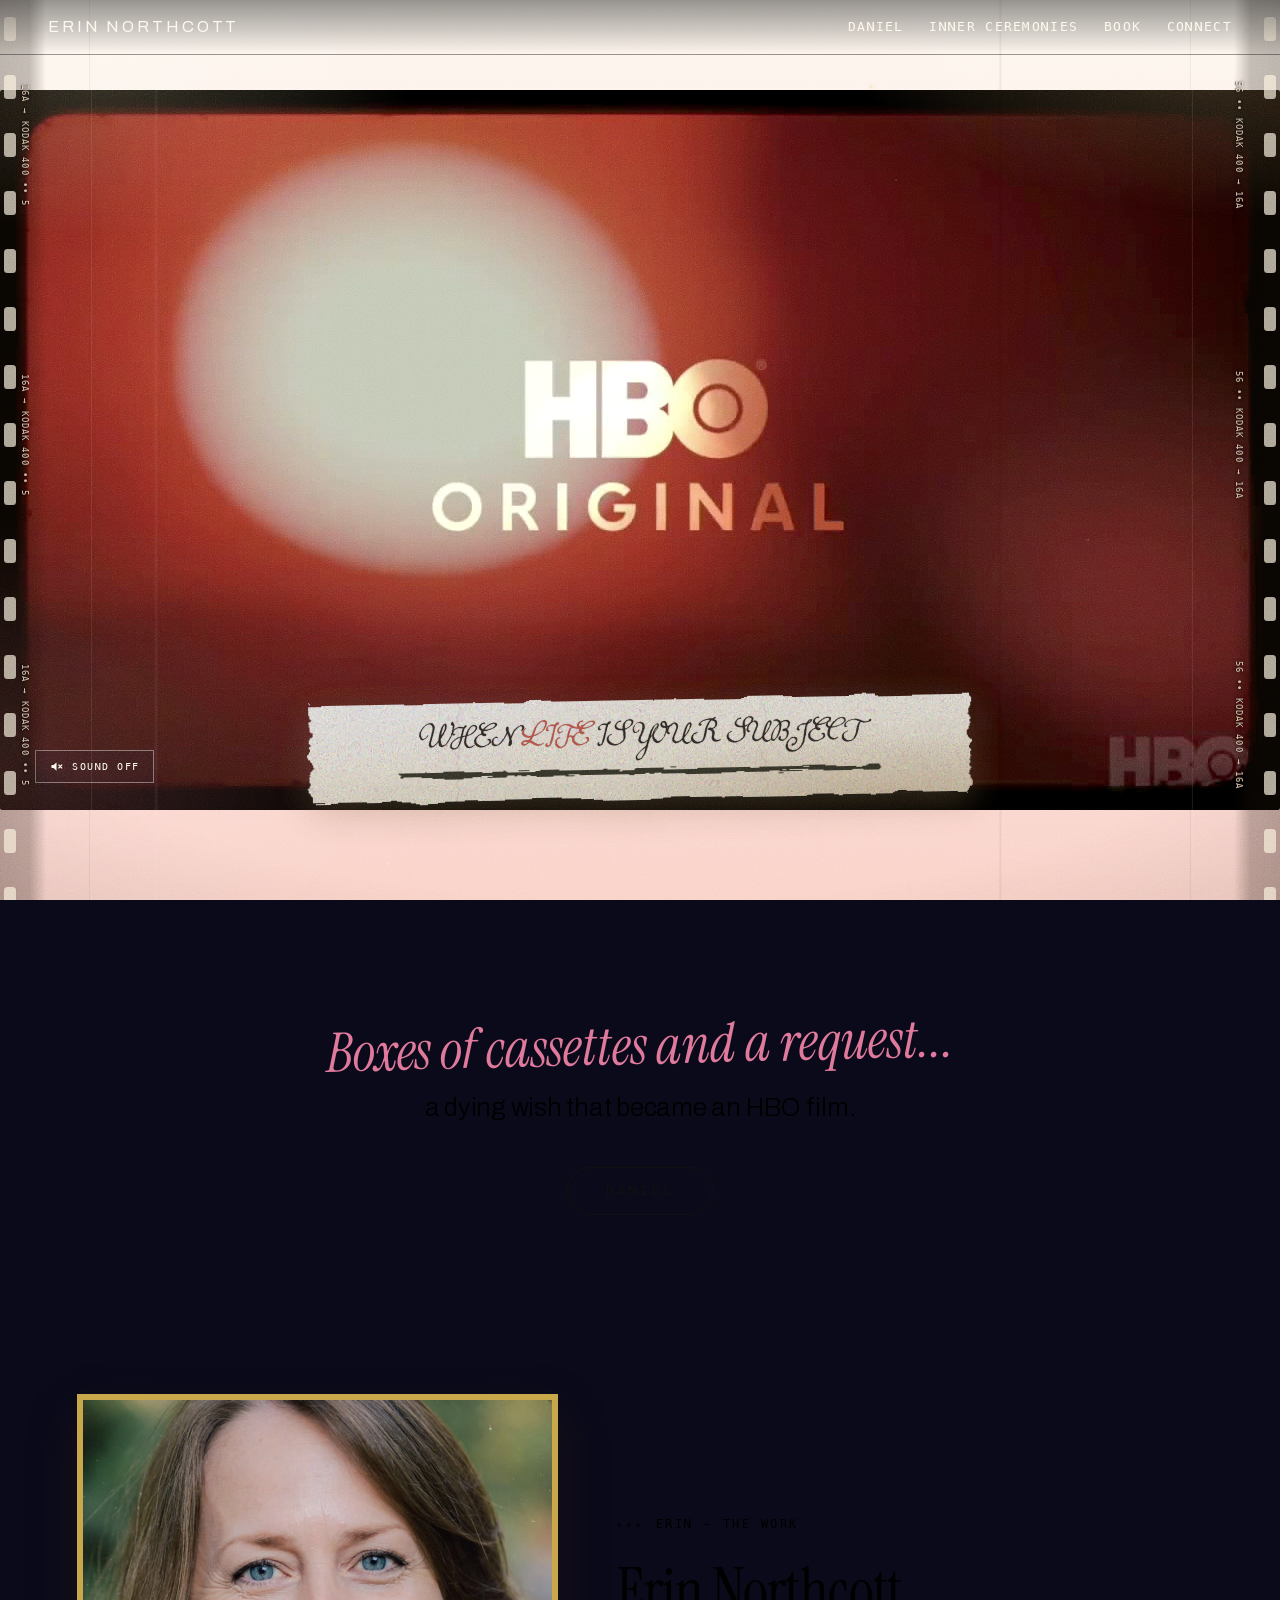
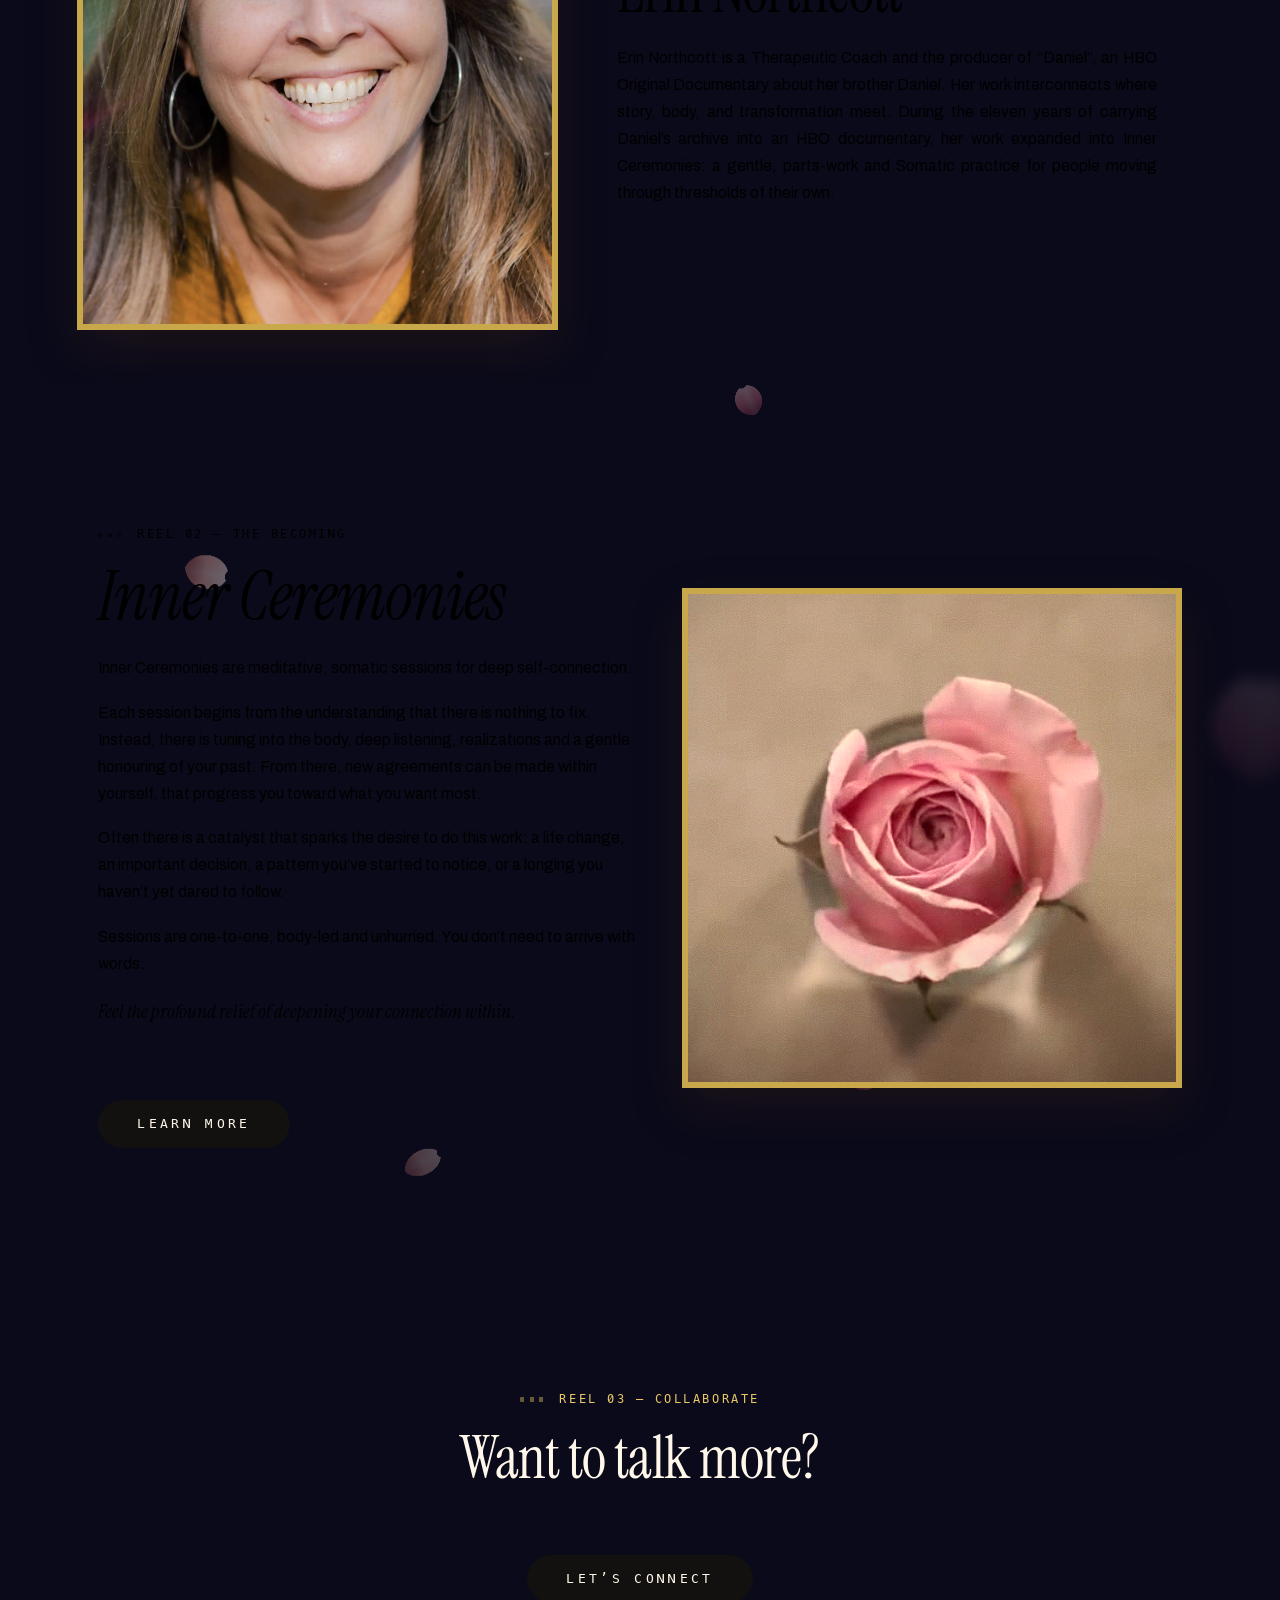
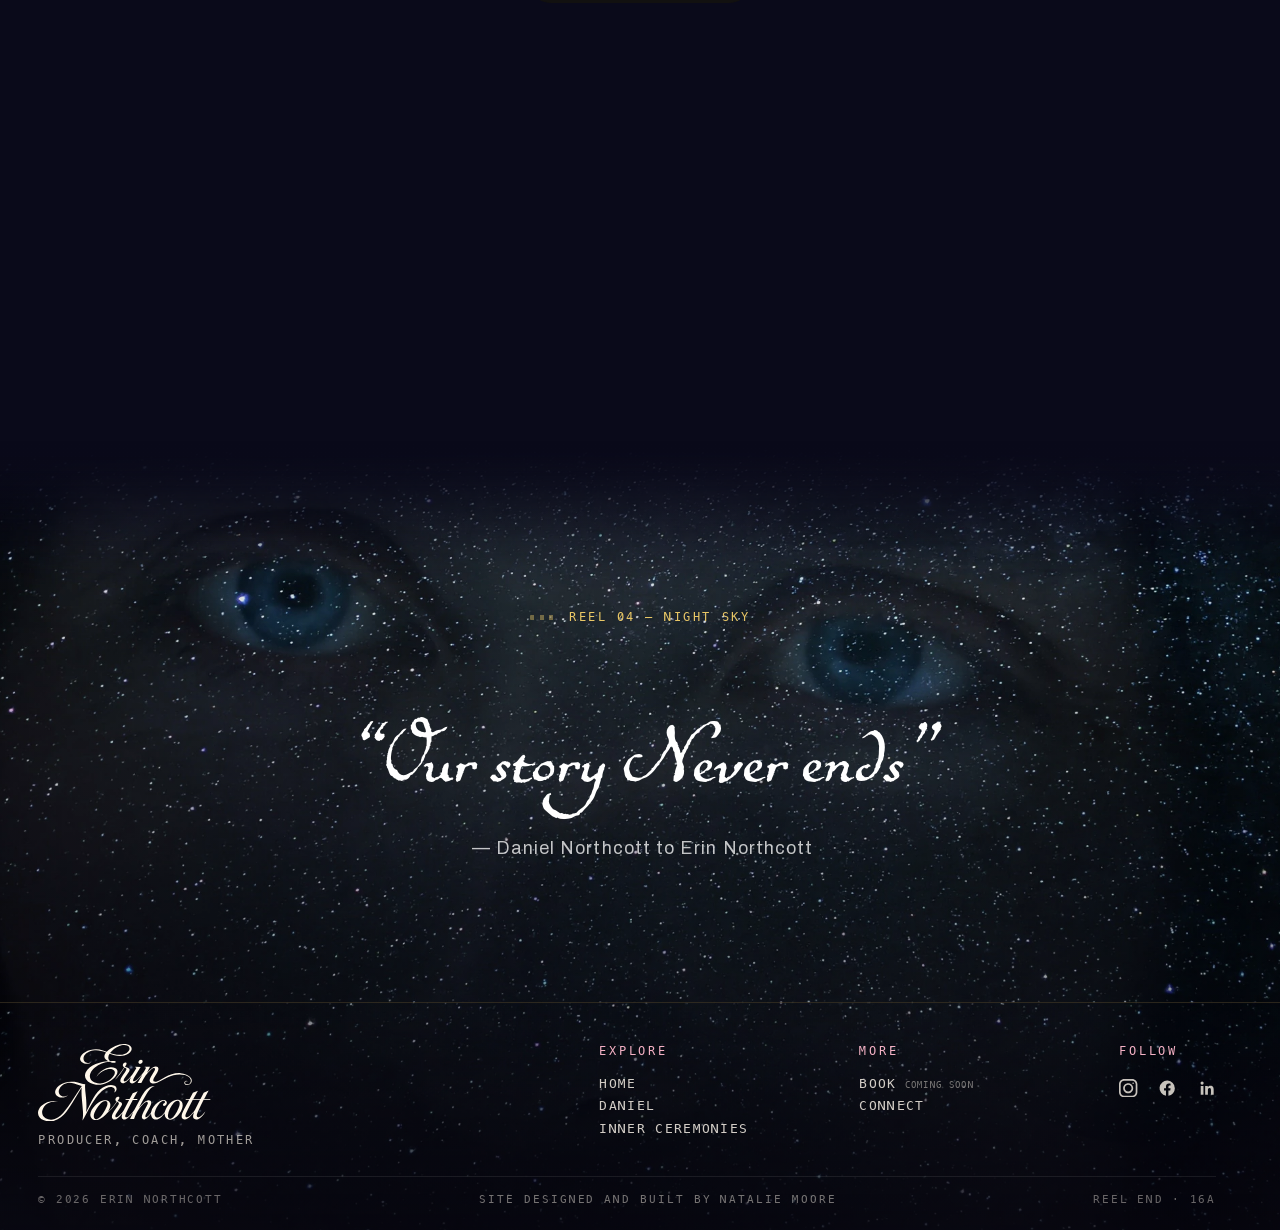
==== commit ac91162c: "Mobile: bigger 'Our story Never ends' and Jung quote (wraps on phones) (v=425) Co-Authored-By: Claud" ====
--- a/index.html
+++ b/index.html
@@ -14,7 +14,7 @@
   <link rel="preconnect" href="https://fonts.googleapis.com" />
   <link rel="preconnect" href="https://fonts.gstatic.com" crossorigin />
   <link href="https://fonts.googleapis.com/css2?family=Fraunces:ital,opsz,wght@0,9..144,400;0,9..144,500;0,9..144,600;1,9..144,300;1,9..144,400;1,9..144,500&family=JetBrains+Mono:wght@300;400;500&family=Caveat:wght@500;600;700&family=Karla:wght@300..700&family=Permanent+Marker&family=Instrument+Serif:ital@0;1&display=swap" rel="stylesheet" />
-  <link rel="stylesheet" href="style.css?v=424" />
+  <link rel="stylesheet" href="style.css?v=425" />
   <link rel="canonical" href="https://erinnorthcott.com/" />
   <meta property="og:type" content="website" />
   <meta property="og:site_name" content="Erin Northcott" />
--- a/style.css
+++ b/style.css
@@ -8387,3 +8387,18 @@
   body.try-instrument .section--hook .btn-enter { font-size: 1.2rem; padding: 1.1em 3em; }
   body.try-instrument .section--hook .film__cta { margin-top: 1.8rem; }
 }
+
+/* MOBILE QUOTES (2026-11-23)
+   "Our story Never ends" a bit bigger on a phone: 9.5vw (37px on a 390) up to
+   12.5vw (49px), still one line, the text ~5.9 of its font-size wide.
+   The Jung line on Inner Ceremonies was 9px on a phone, held to one line by
+   its container query. On a phone it now wraps, at a readable size; above
+   720px it stays one line as before. */
+@media (max-width: 720px) {
+  .pullquote--close blockquote { font-size: 12.5vw; }
+  body.is-ceremony .temple__quote--note blockquote {
+    font-size: 1.35rem;
+    white-space: normal;
+    text-wrap: balance;
+  }
+}
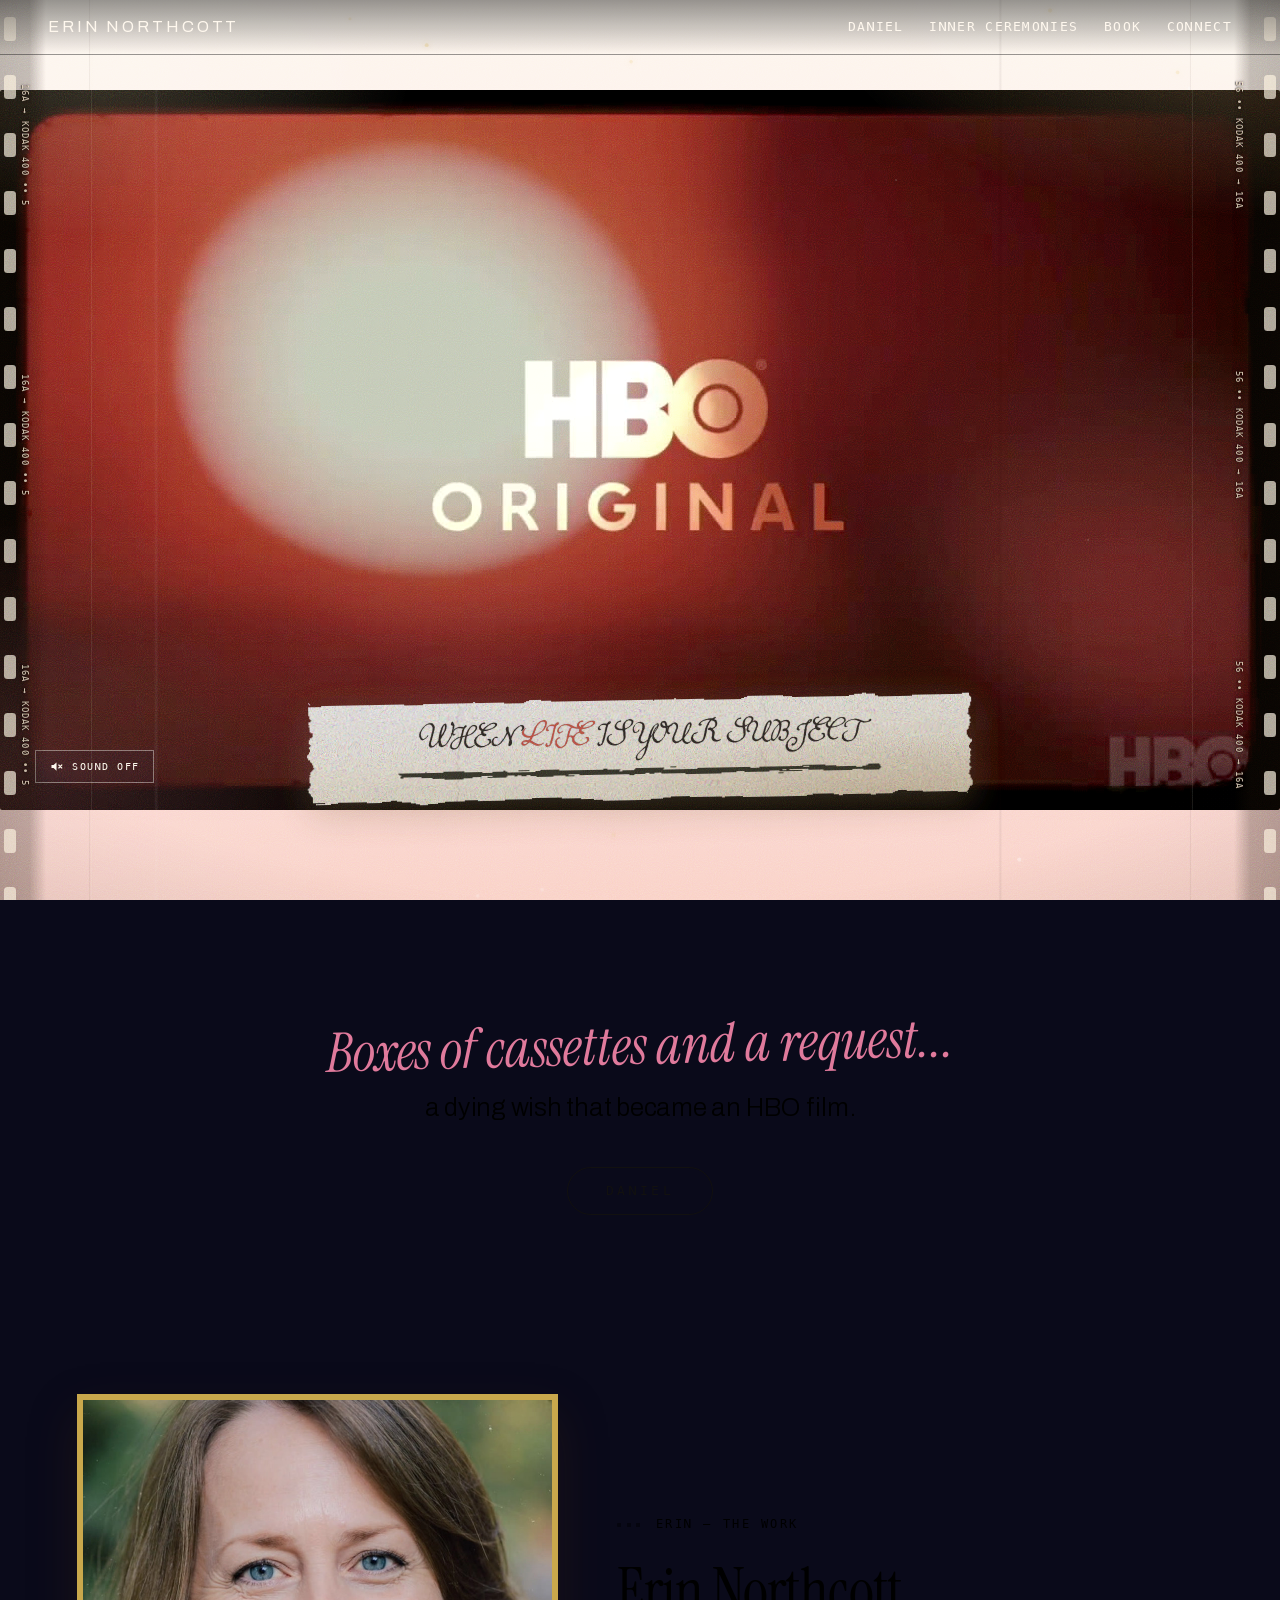
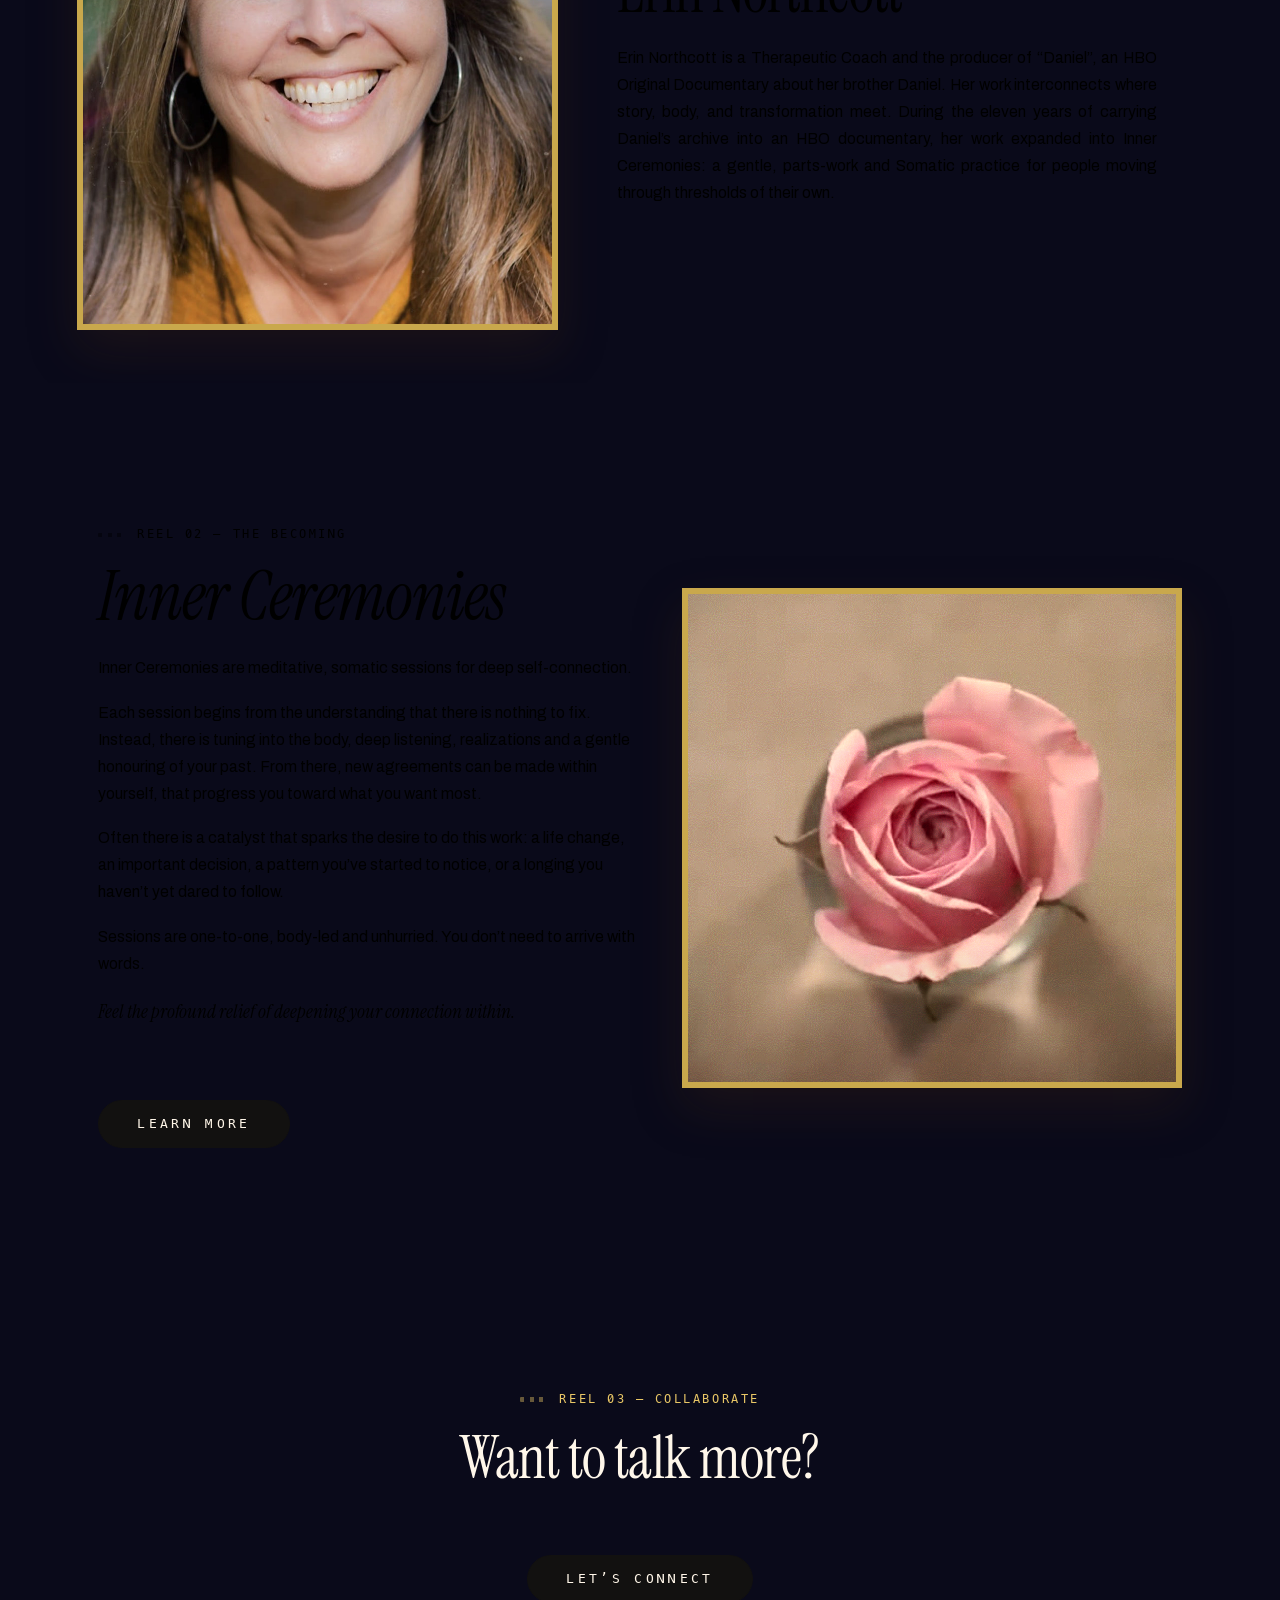
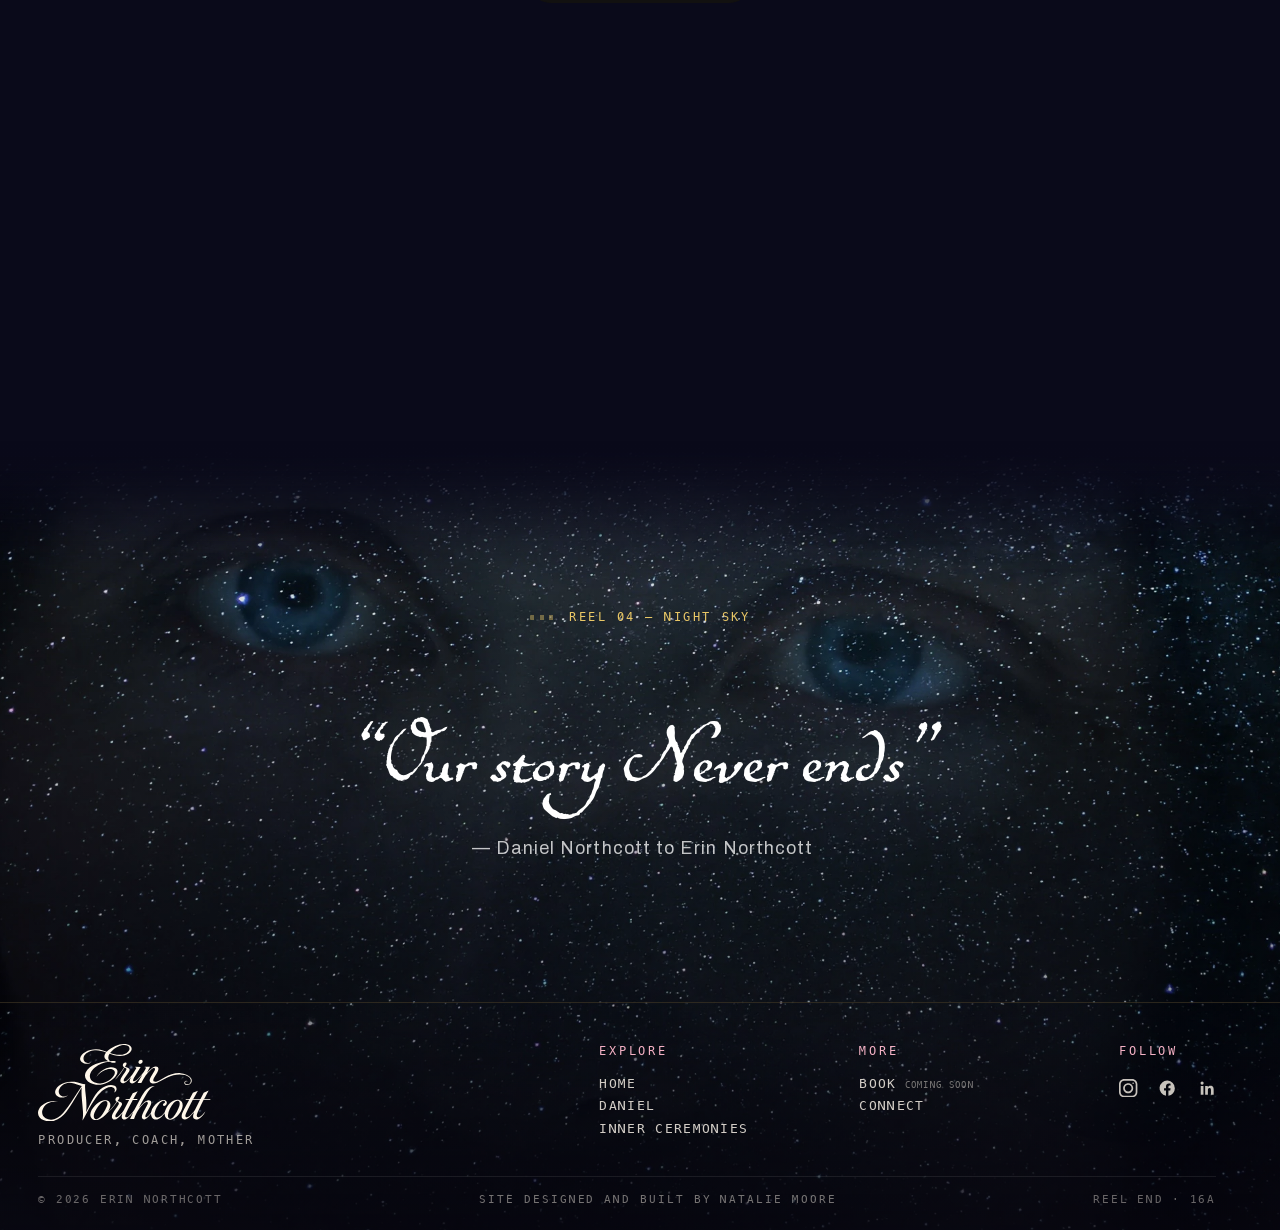
==== commit 93857b6f: "Inner Ceremonies closing rings on mobile match Daniel's exactly; dust off on phones (v=426) Co-Autho" ====
--- a/index.html
+++ b/index.html
@@ -14,7 +14,7 @@
   <link rel="preconnect" href="https://fonts.googleapis.com" />
   <link rel="preconnect" href="https://fonts.gstatic.com" crossorigin />
   <link href="https://fonts.googleapis.com/css2?family=Fraunces:ital,opsz,wght@0,9..144,400;0,9..144,500;0,9..144,600;1,9..144,300;1,9..144,400;1,9..144,500&family=JetBrains+Mono:wght@300;400;500&family=Caveat:wght@500;600;700&family=Karla:wght@300..700&family=Permanent+Marker&family=Instrument+Serif:ital@0;1&display=swap" rel="stylesheet" />
-  <link rel="stylesheet" href="style.css?v=425" />
+  <link rel="stylesheet" href="style.css?v=426" />
   <link rel="canonical" href="https://erinnorthcott.com/" />
   <meta property="og:type" content="website" />
   <meta property="og:site_name" content="Erin Northcott" />
--- a/style.css
+++ b/style.css
@@ -8402,3 +8402,26 @@
     text-wrap: balance;
   }
 }
+
+/* INNER CEREMONIES CLOSING RINGS ON MOBILE = THE DANIEL ONES (2026-11-23,
+   "match the inner ceremonies circle animation exactly to the daniel one").
+   On a phone dust.js stands down and the four PNG rings show, set exactly
+   as body.is-daniel .dan__close: min(58vw, 26rem), turning 140/110/85/60s in
+   alternating directions, opacities .7/.72/.76/.8, brightened. This replaces
+   the 10-28 min(96vw) widening on phones. Desktop keeps the dust. */
+@media (max-width: 820px) {
+  body.is-ceremony .temple__close .rings { width: min(58vw, 26rem); }
+  body.is-ceremony .temple__close .rings__ring:nth-child(n) {
+    opacity: .7;
+    filter: brightness(1.15) saturate(1.05);
+    animation: rings-turn 140s linear infinite;
+  }
+  body.is-ceremony .temple__close .rings__ring:nth-child(2) { animation: rings-turn-back 110s linear infinite; opacity: .72; }
+  body.is-ceremony .temple__close .rings__ring:nth-child(3) { animation: rings-turn 85s linear infinite; opacity: .76; }
+  body.is-ceremony .temple__close .rings__ring:nth-child(4) { animation: rings-turn-back 60s linear infinite; opacity: .8; }
+  body.is-ceremony .dust { display: none; }
+  body.is-ceremony .rings.is-dust .rings__ring { visibility: visible; }
+}
+@media (max-width: 820px) and (prefers-reduced-motion: reduce) {
+  body.is-ceremony .temple__close .rings__ring:nth-child(n) { animation: none; }
+}
